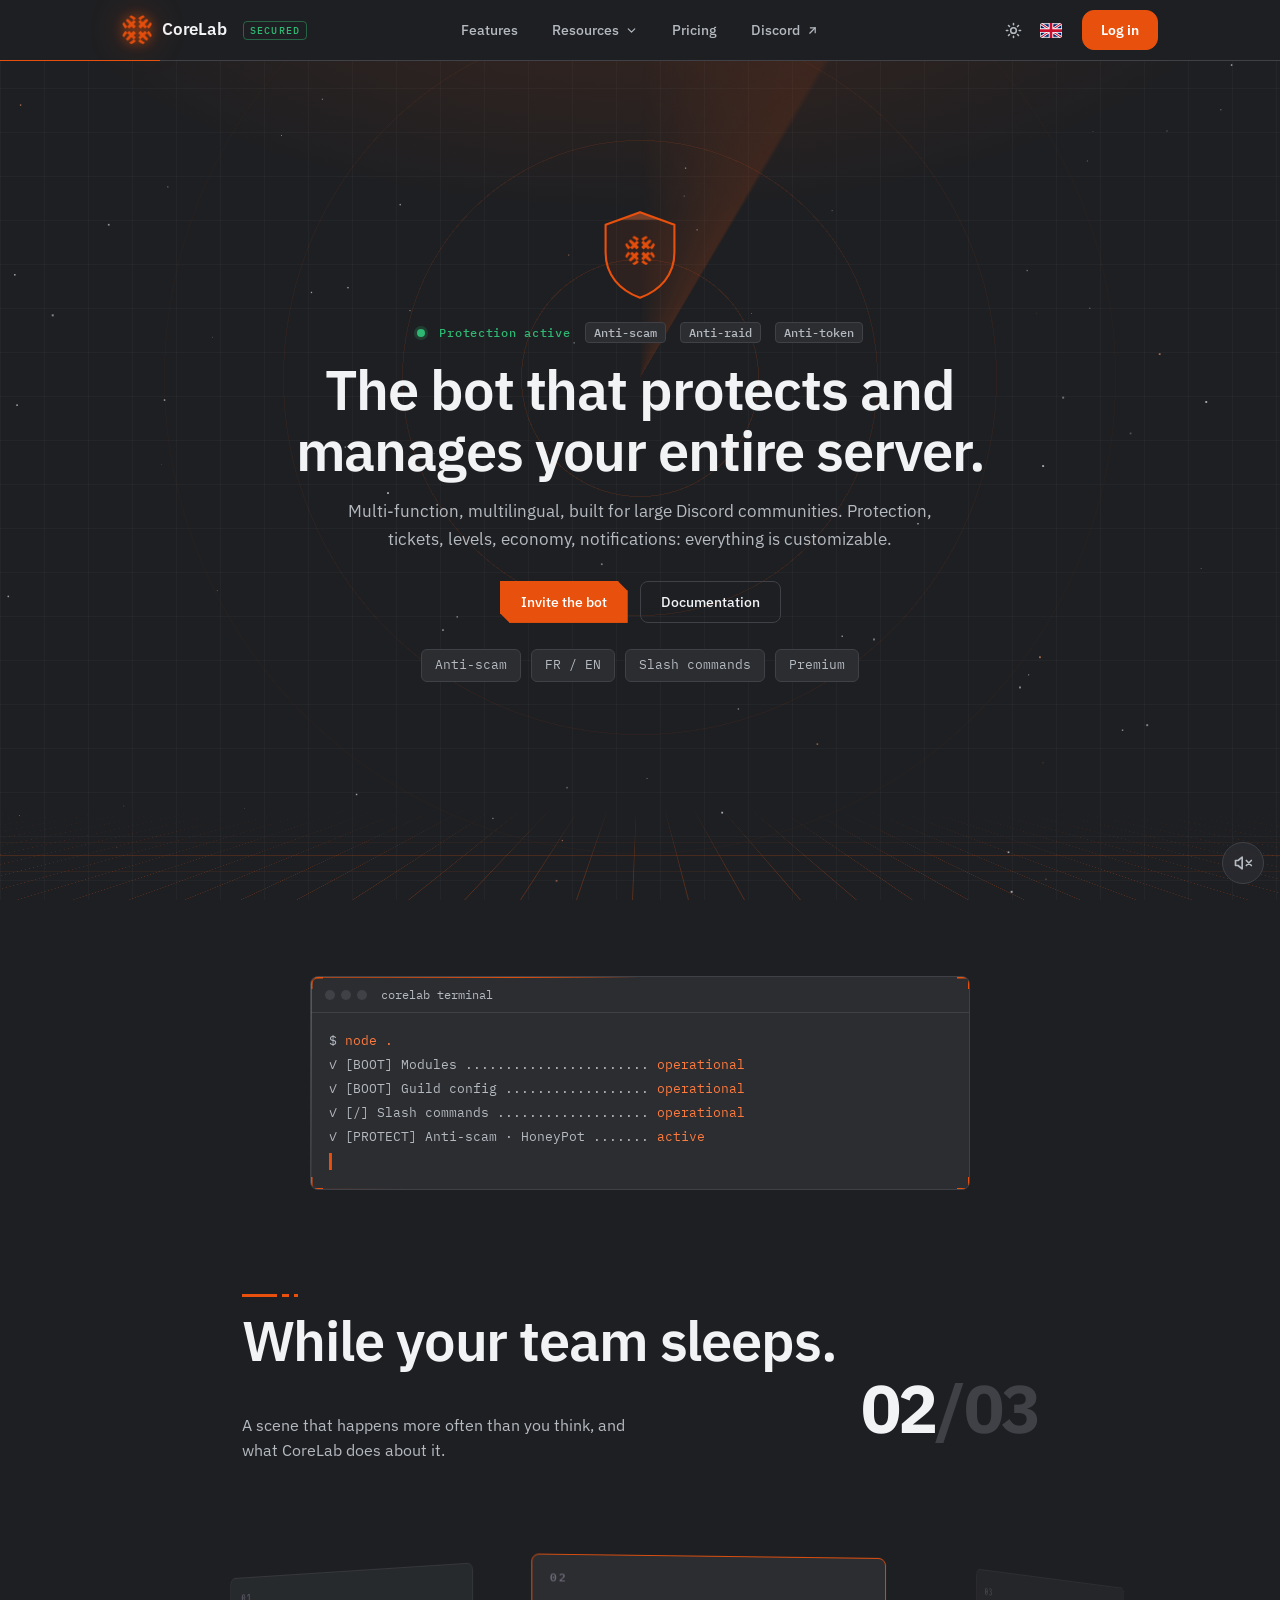
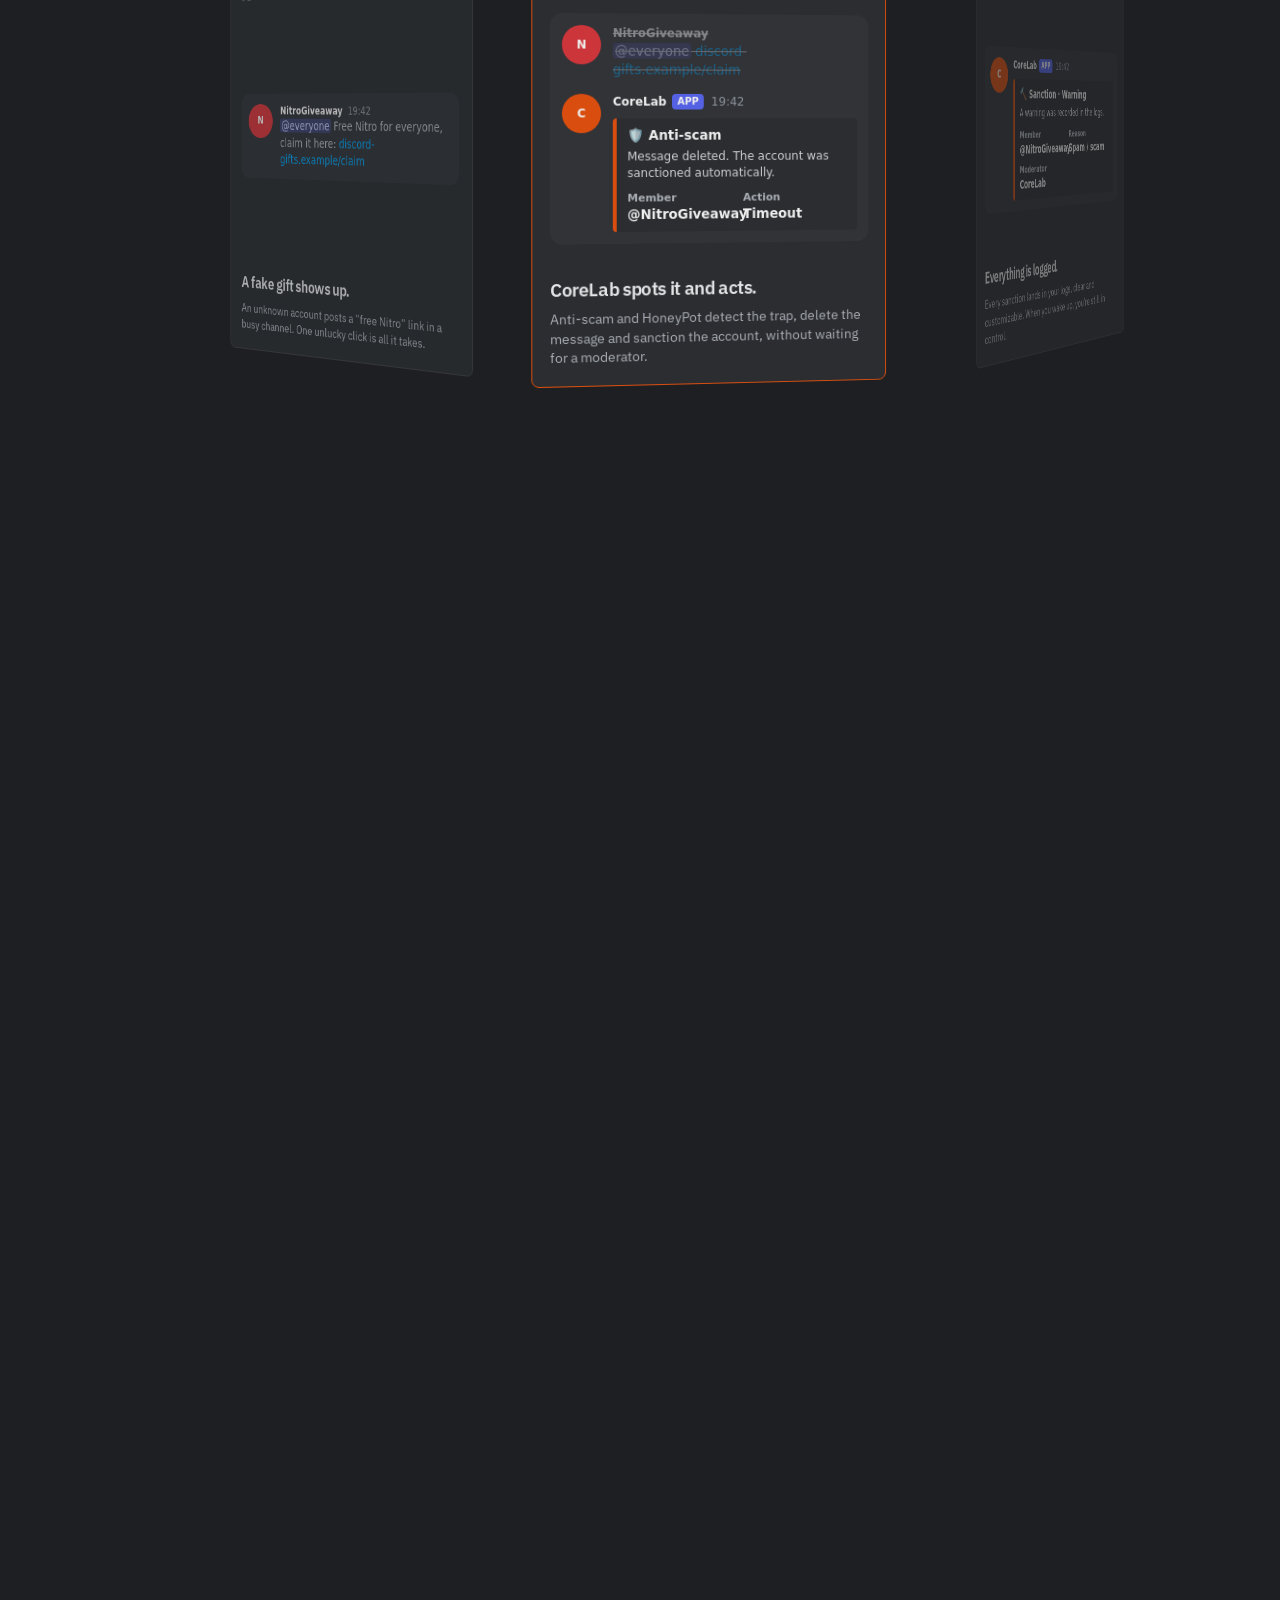
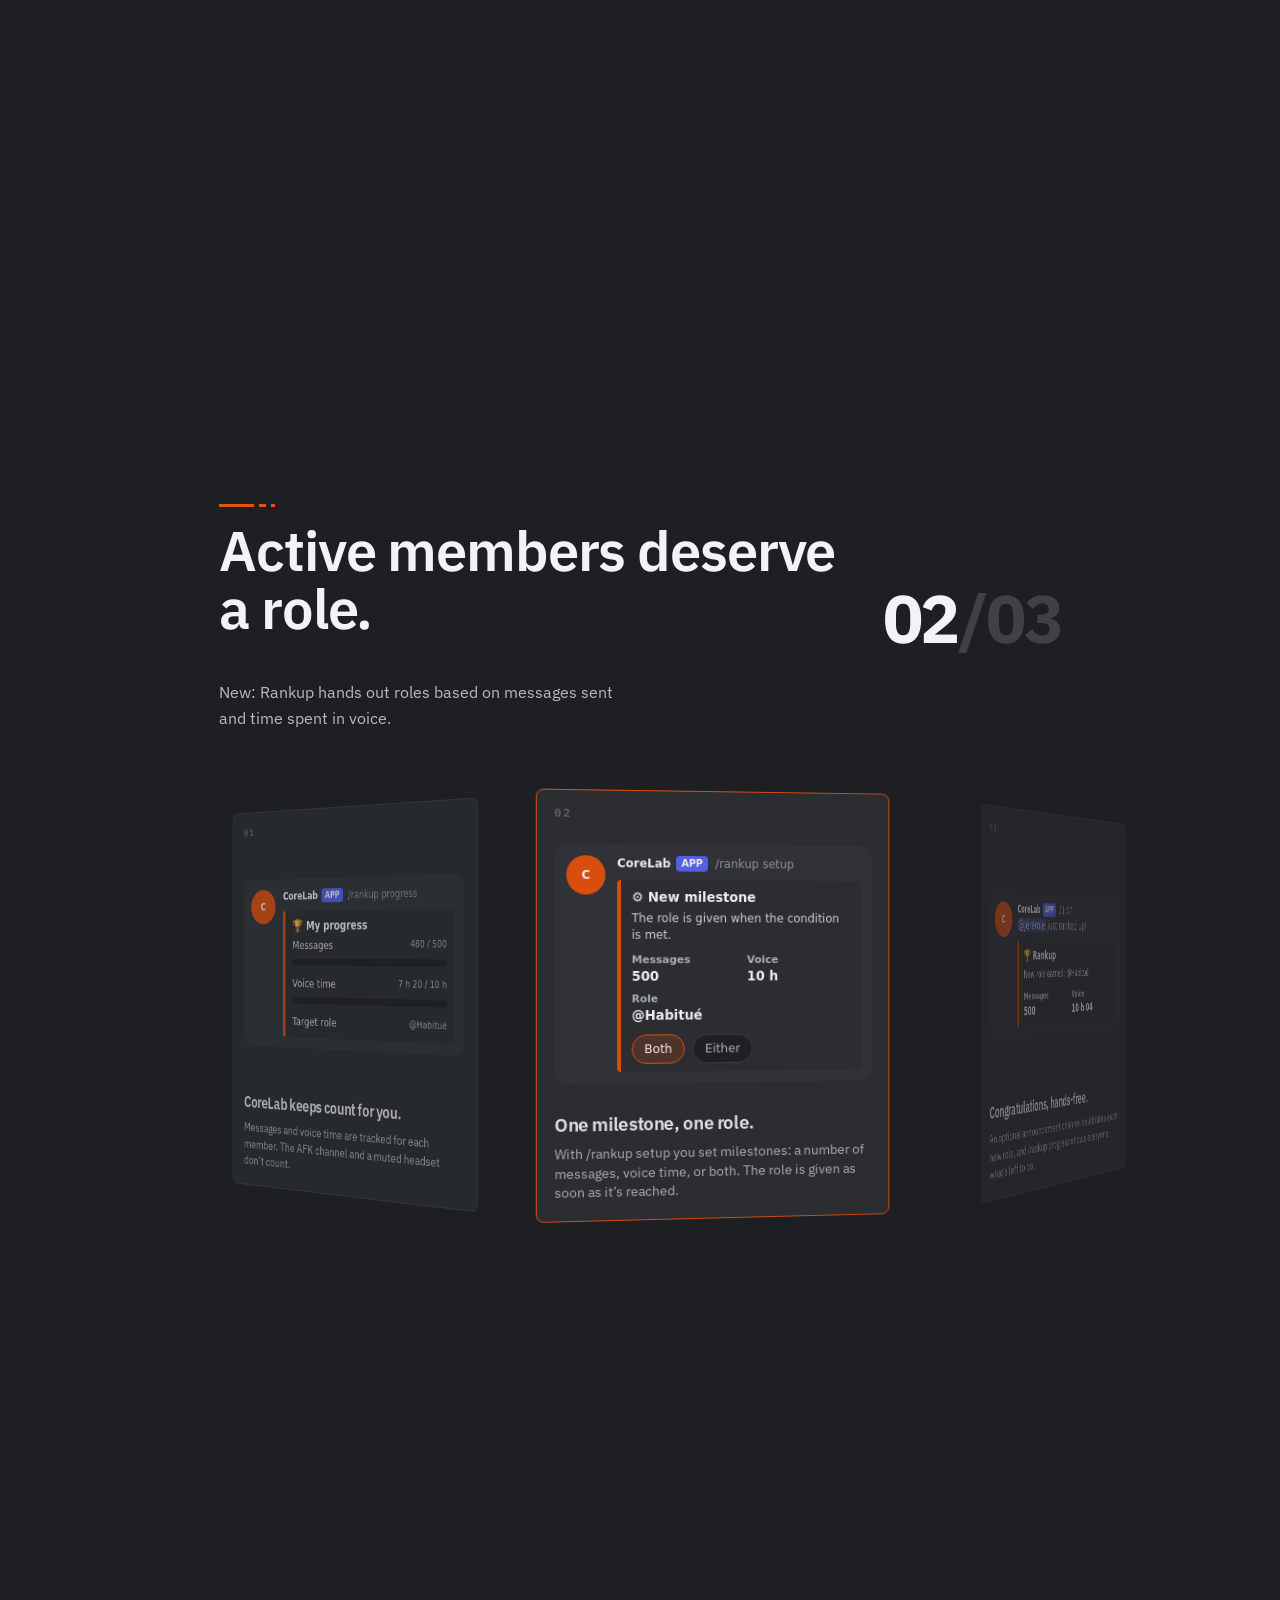
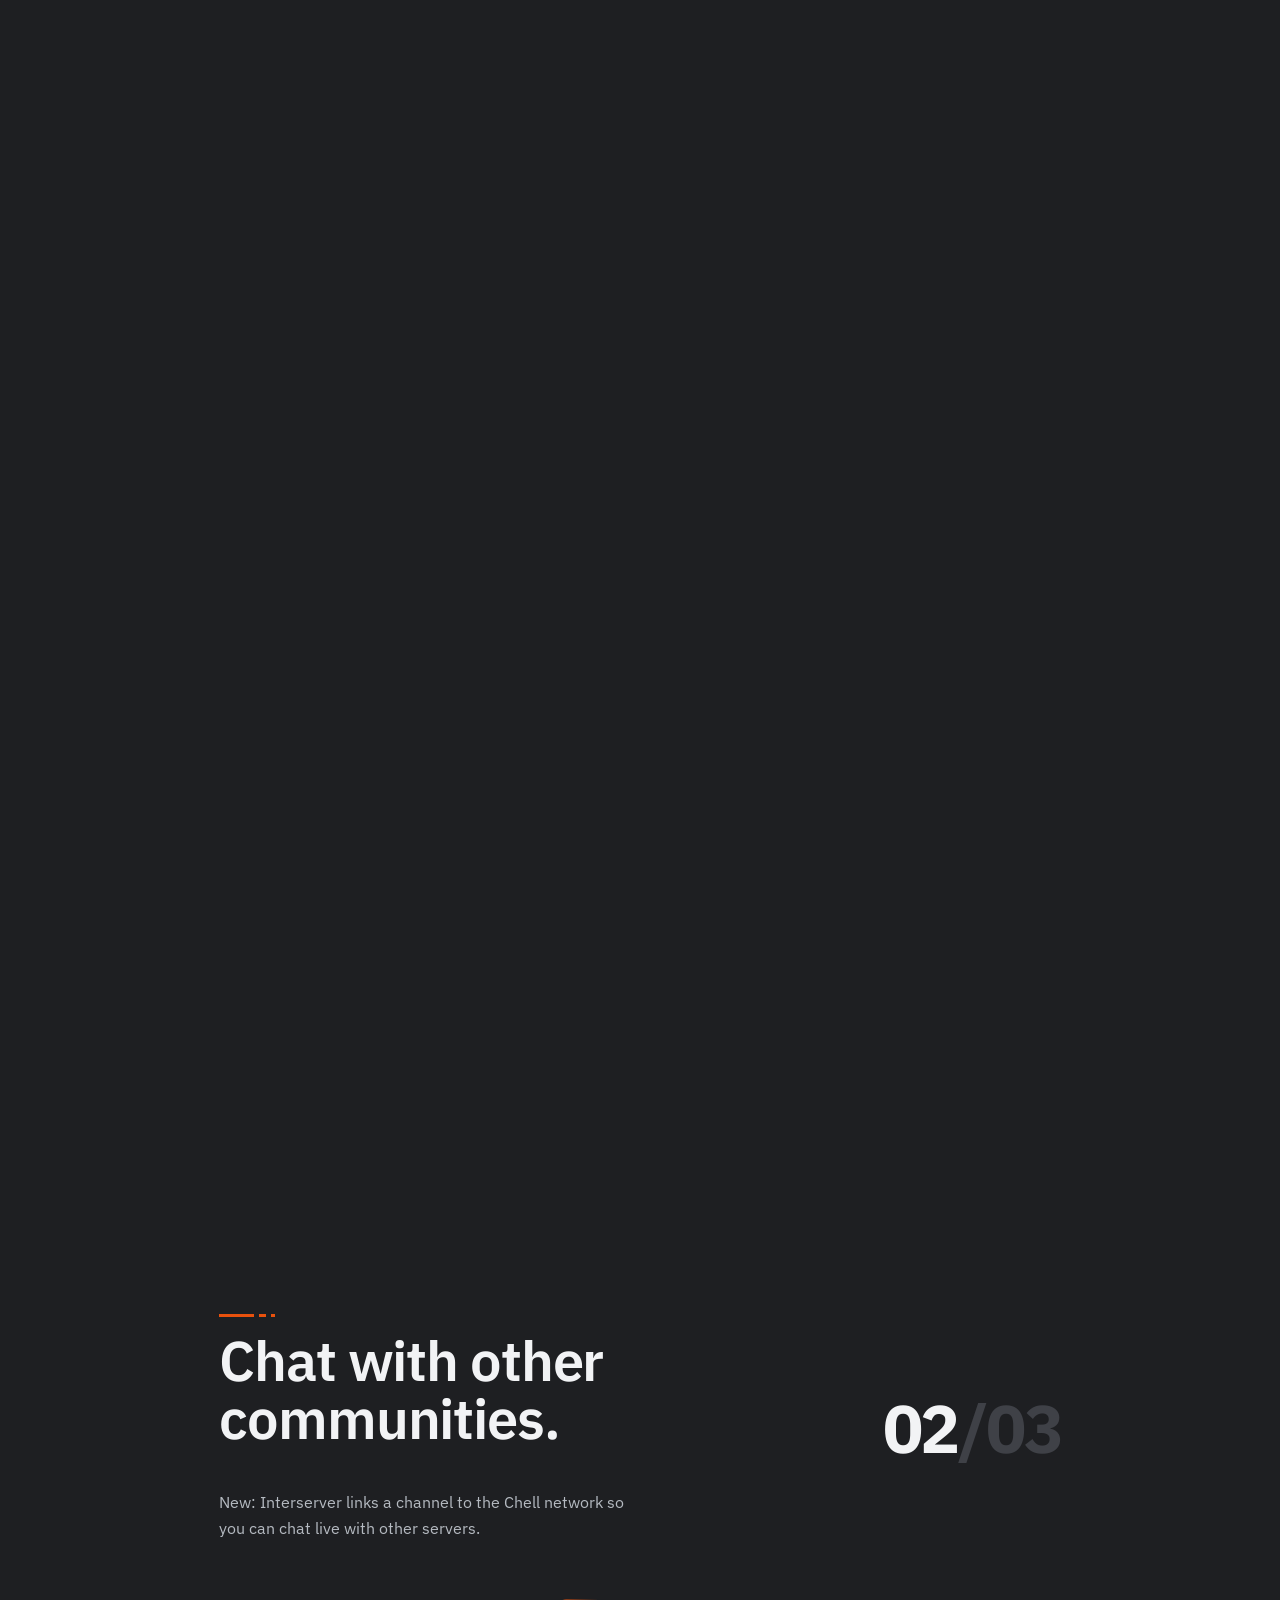
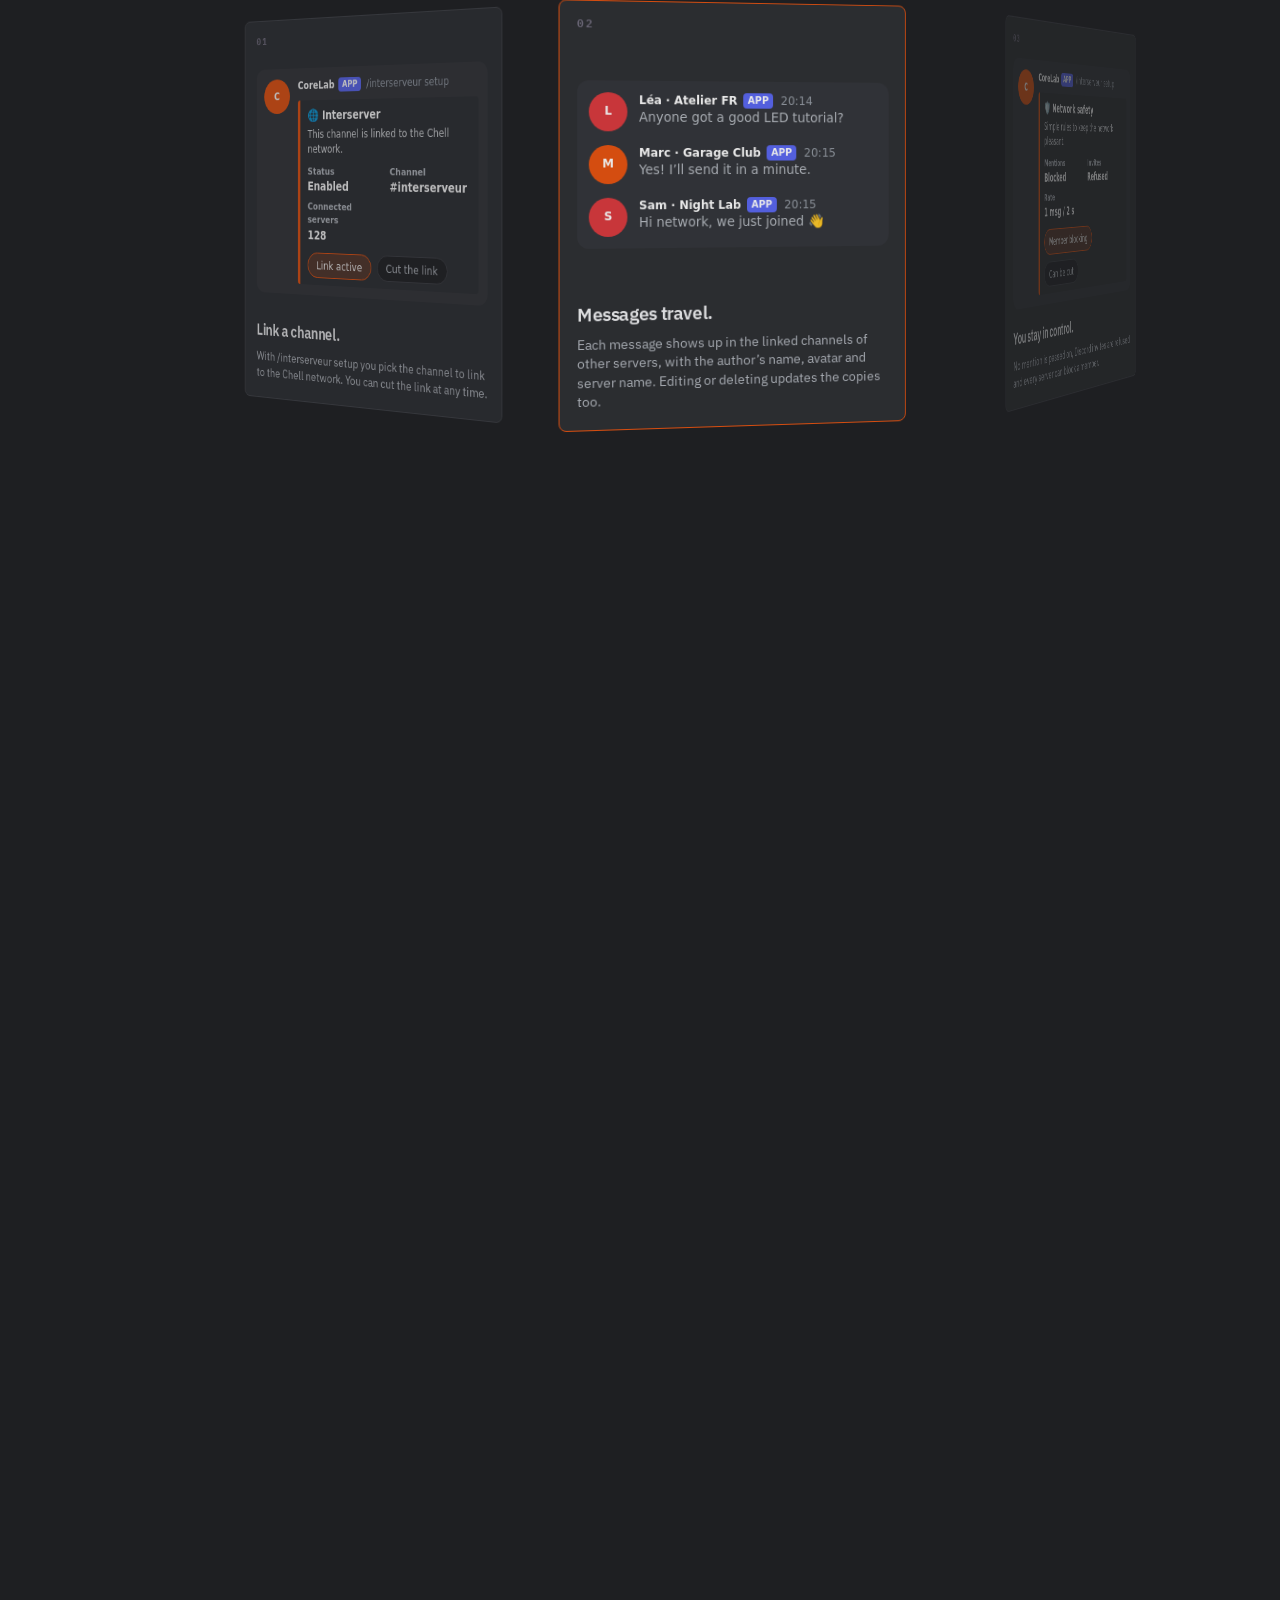
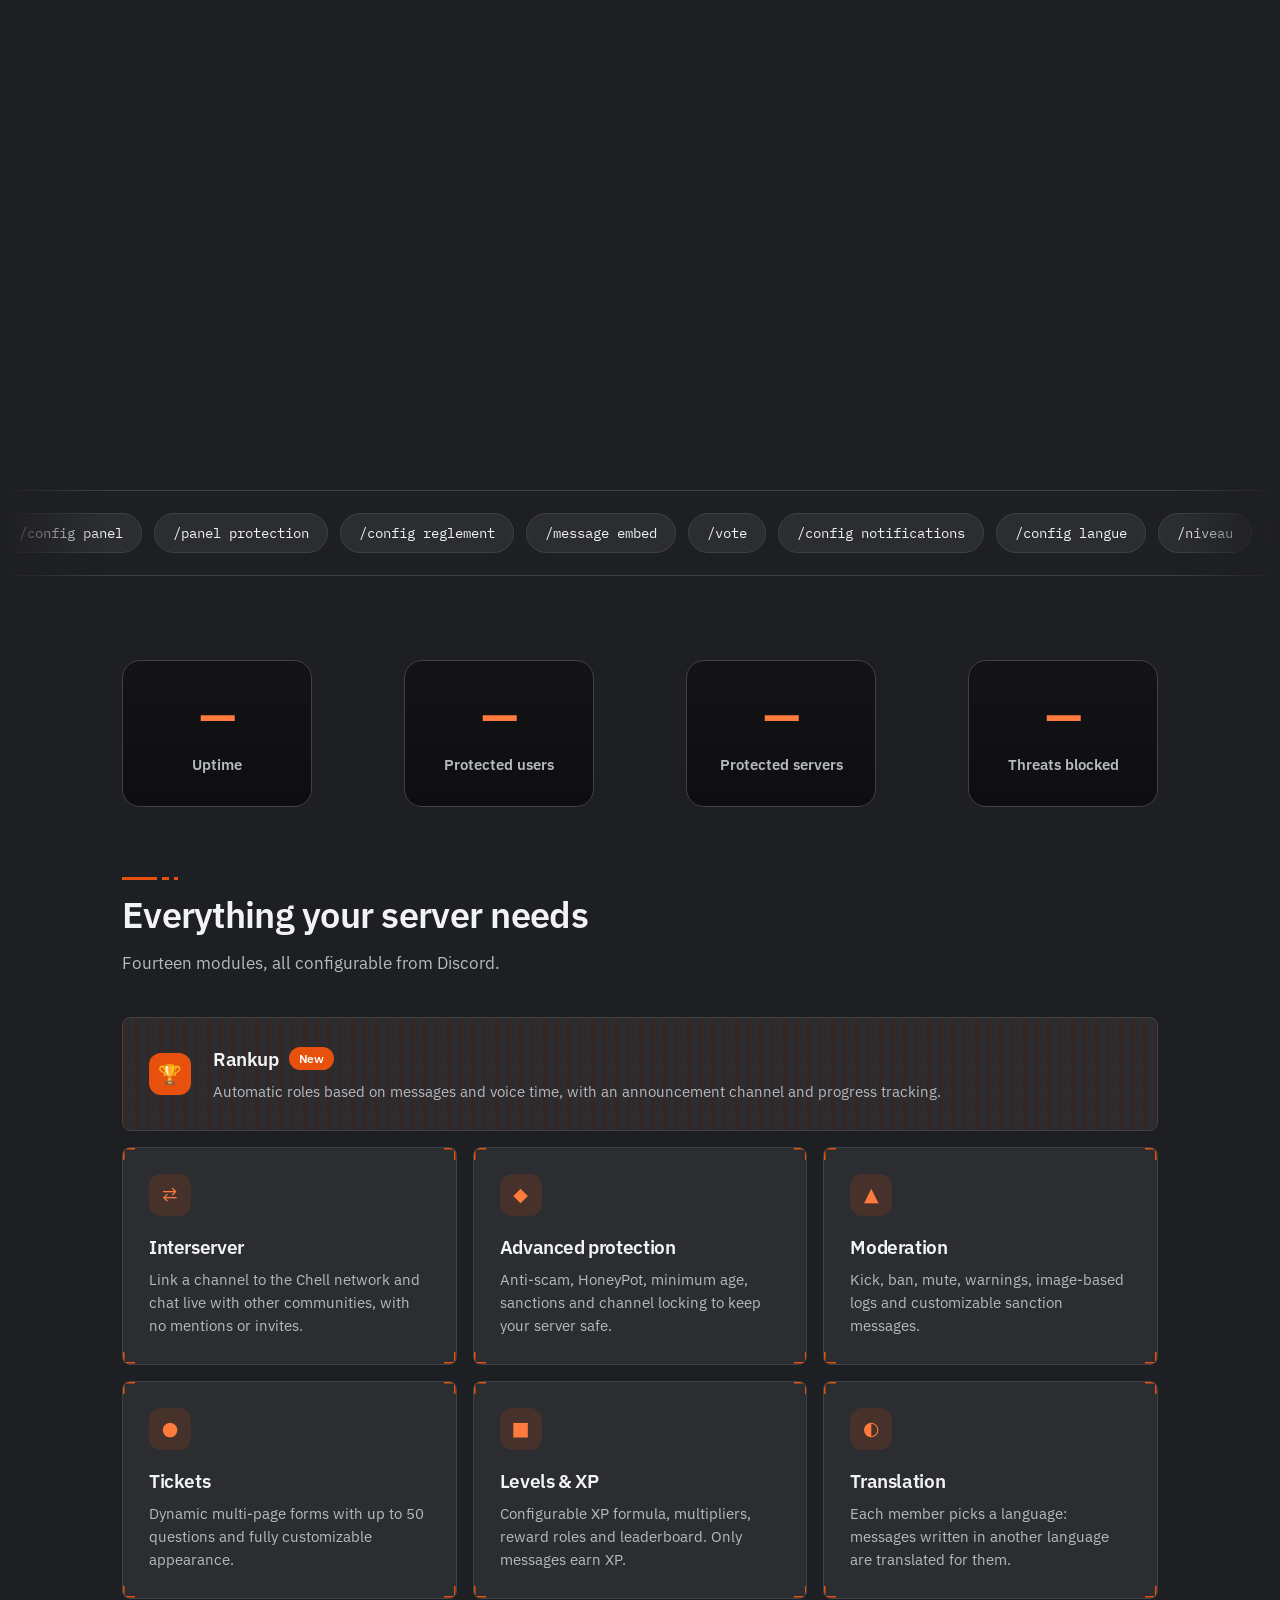
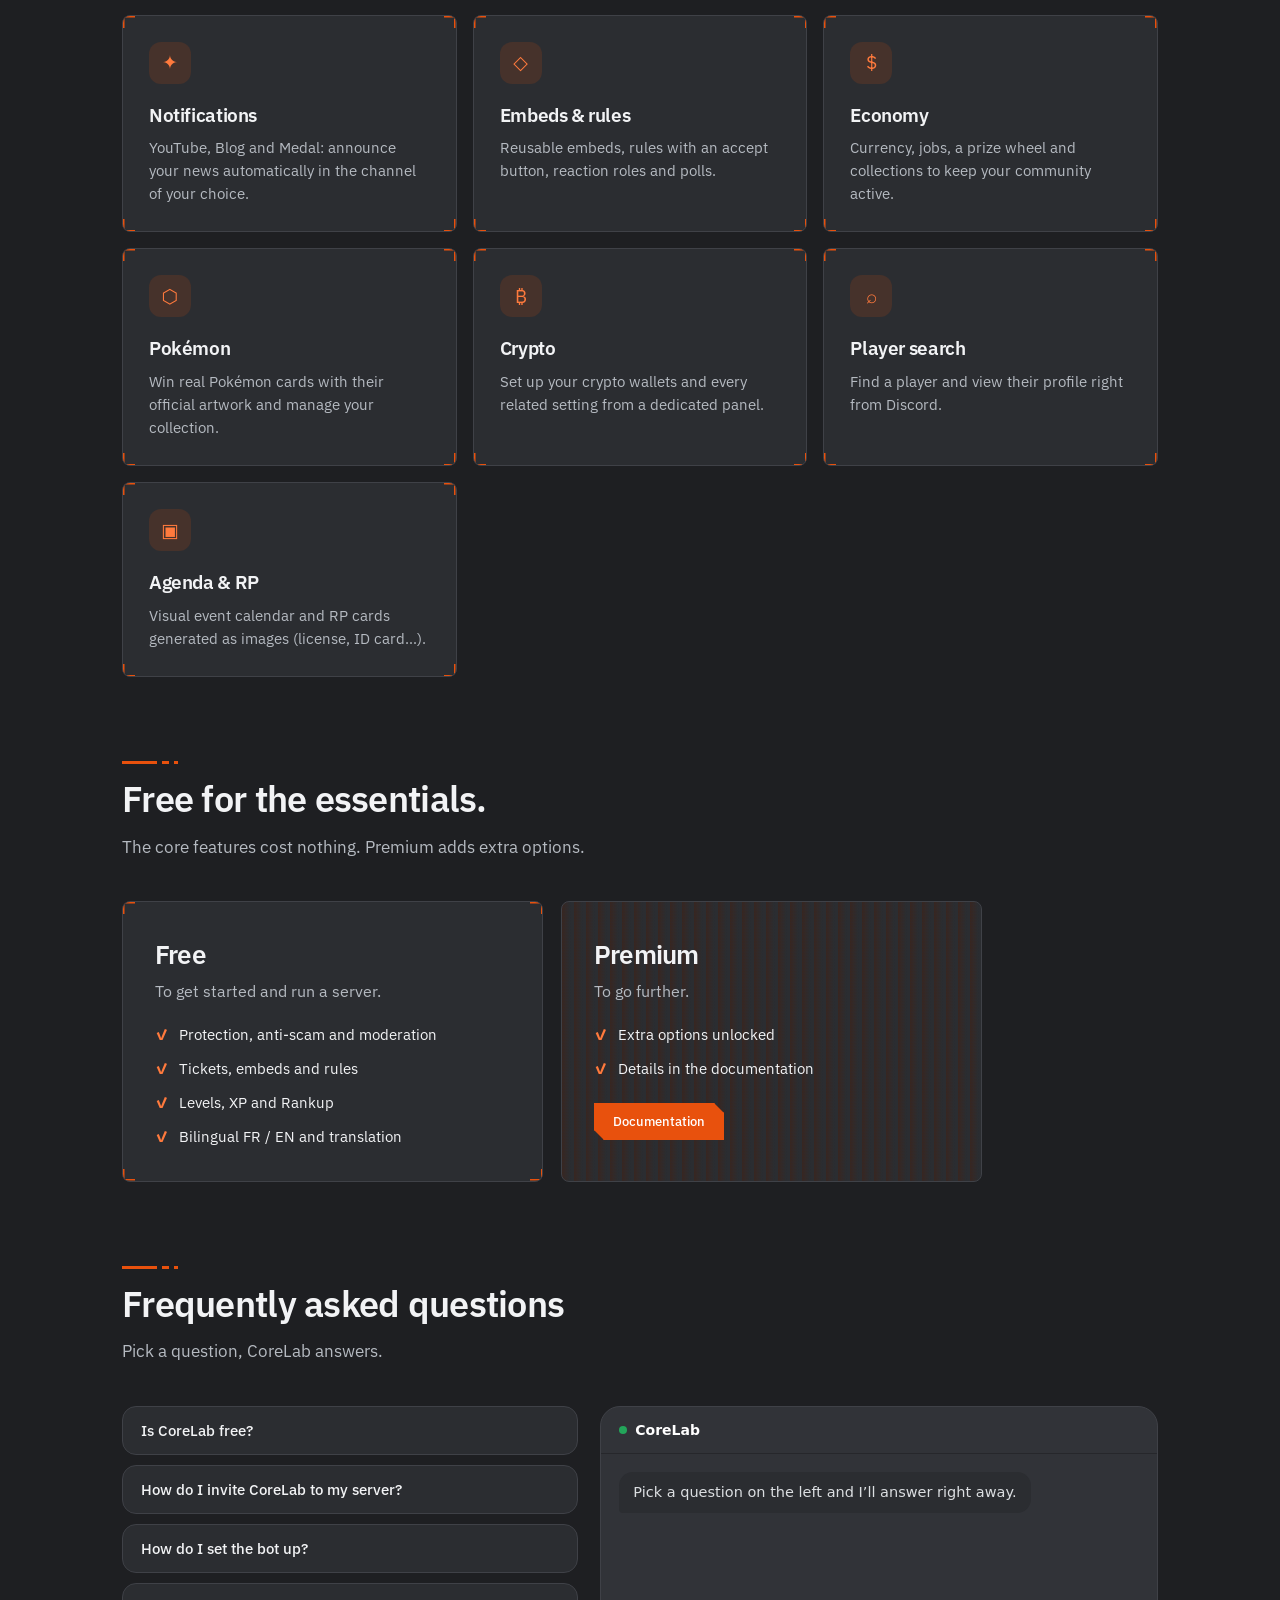
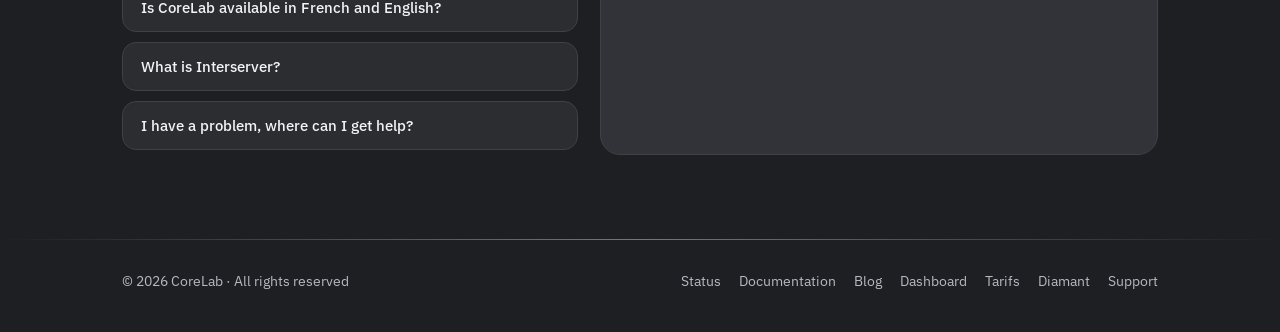
==== index.html @ 9ae9422d "relook gris discord partout" ====
<!DOCTYPE html>
<html lang="fr">
<head>
<meta charset="utf-8">
<meta name="viewport" content="width=device-width, initial-scale=1, viewport-fit=cover">
<meta name="theme-color" content="#1e1f22">
<meta name="color-scheme" content="dark">
<meta name="description" content="CoreLab : le bot Discord multifonction qui protège et gère tout votre serveur. Anti-scam, tickets, niveaux, Rankup, Interserveur, économie, traduction.">
<link rel="icon" type="image/png" href="logo.png">
<link rel="preconnect" href="https://fonts.googleapis.com">
<link rel="preconnect" href="https://fonts.gstatic.com" crossorigin>
<link href="https://fonts.googleapis.com/css2?family=Bricolage+Grotesque:opsz,wght@12..96,400;12..96,600;12..96,800&display=swap" rel="stylesheet">
<script>document.documentElement.classList.add("js");try{var _t=localStorage.getItem("cl_theme");if(_t)document.documentElement.setAttribute("data-theme",_t)}catch(e){}</script>
<title>CoreLab</title>
<style>
:root{--bg:#1e1f22;--s1:#2b2d31;--s2:#313338;--ln:#3f4147;--tx:#f2f3f5;--mu:#b5bac1;--ac:#e8510d;--ac2:#ff7a3d;--r:16px;--f:"Bricolage Grotesque",system-ui,-apple-system,"Segoe UI",Roboto,sans-serif;--mono:ui-monospace,Menlo,Consolas,monospace;--nav:64px}
html{scroll-behavior:smooth;scroll-padding-top:calc(var(--nav) + env(safe-area-inset-top,0px));overflow-x:clip}
*,*::before,*::after{box-sizing:border-box}
body{margin:0;background:var(--bg);color:var(--tx);font-family:var(--f);line-height:1.55;overflow-x:clip;-webkit-font-smoothing:antialiased}
body::before{content:"";position:fixed;inset:0;z-index:-1;pointer-events:none;background:radial-gradient(ellipse 70% 50% at 50% -5%,rgba(232,81,13,.2),transparent 70%),radial-gradient(ellipse 50% 40% at 100% 60%,rgba(232,81,13,.06),transparent 70%)}
a{color:inherit;text-decoration:none}
::selection{background:var(--ac);color:#fff}
a:focus-visible,button:focus-visible,summary:focus-visible{outline:2px solid var(--ac2);outline-offset:3px}
img{max-width:100%}
.wrap{max-width:1120px;margin:0 auto;padding:0 22px}
section{position:relative}
.pad{padding:110px 0}

/* progress */
#prog{position:fixed;top:0;left:0;right:0;height:3px;z-index:60;background:var(--ac);transform-origin:0 50%;transform:scaleX(0)}

/* nav */
header{position:fixed;top:0;left:0;right:0;z-index:50;padding-top:env(safe-area-inset-top,0px);background:transparent;backdrop-filter:none;-webkit-backdrop-filter:none;border-bottom:0}
nav{height:var(--nav);display:flex;align-items:center;justify-content:space-between;gap:14px}
.logo{display:flex;align-items:center;gap:10px;font-weight:800;font-size:20px;letter-spacing:-.02em}
.logo img{width:30px;height:30px;border-radius:8px}
.right{display:flex;align-items:center;gap:10px}
.lang{display:flex;border:1px solid var(--ln);border-radius:999px;padding:3px;background:var(--s1)}
.lang button{border:0;background:transparent;color:var(--mu);font:600 12px var(--f);padding:6px 11px;border-radius:999px;cursor:pointer}
.lang button.on{background:var(--ac);color:#fff}
.btn{display:inline-flex;align-items:center;gap:8px;padding:13px 24px;border-radius:999px;border:1px solid var(--ac);background:var(--ac);color:#fff;font:600 15px var(--f);cursor:pointer;transition:transform .15s,box-shadow .15s}
.btn:hover{transform:translateY(-2px);box-shadow:0 8px 26px rgba(232,81,13,.4)}
.btn.ghost{background:transparent;border-color:var(--ln);color:var(--tx)}
.btn.ghost:hover{border-color:var(--mu);box-shadow:none}
.btn.sm{padding:9px 18px;font-size:13px}
.btn svg{width:16px;height:16px}
.burger{display:none;width:40px;height:40px;border:1px solid var(--ln);border-radius:12px;background:var(--s1);color:var(--tx);cursor:pointer;place-items:center}
.burger svg{width:20px;height:20px}

/* hero */
.intro{position:relative}
.js .intro:not(.static){height:calc(100svh * 2.7)}
.pin{position:relative;min-height:100svh;display:grid;place-items:center;padding-top:var(--nav)}
.js .intro:not(.static) .pin{position:sticky;top:0;height:100svh;overflow:hidden}
#dust{position:absolute;inset:0;width:100%;height:100%;display:none}
.js .intro:not(.static) #dust{display:block}
.heroTxt{position:relative;text-align:center;width:100%}
.js .intro:not(.static) .heroTxt{opacity:0;transform:translateY(26px);pointer-events:none;will-change:opacity,transform}
.hint{position:absolute;left:0;right:0;bottom:26px;margin:0}


/* nouvelle animation d'accueil */
.aur{position:absolute;inset:0;overflow:hidden;pointer-events:none}
.aur i{position:absolute;border-radius:50%;filter:blur(70px);background:radial-gradient(circle,rgba(232,81,13,.55),transparent 65%);animation:aur 16s ease-in-out infinite alternate;will-change:transform}
.aur i:nth-child(1){width:44vw;height:88%;left:-14vw;top:12%;border-radius:50%}
.aur i:nth-child(2){width:40vw;height:88%;right:-14vw;top:14%;background:radial-gradient(circle,rgba(255,122,61,.45),transparent 65%);animation-delay:-6s}
.aur i:nth-child(3){width:38vw;height:50%;left:31vw;bottom:-12%;animation-delay:-11s}
@keyframes aur{to{transform:translate3d(8vw,6vh,0) scale(1.2)}}
#net{position:absolute;inset:0;width:100%;height:100%;pointer-events:none}
.hub{position:relative;display:block;width:96px;height:96px;margin:0 auto 18px}
.hub::before,.hub::after{content:"";position:absolute;inset:-6px;border-radius:50%;border:1.5px solid rgba(255,122,61,.65);animation:hubp 3s ease-out infinite}
.hub::after{animation-delay:1.5s}
@keyframes hubp{from{transform:scale(.8);opacity:.9}to{transform:scale(2.1);opacity:0}}
.hlogo{position:relative;display:block;width:96px;height:96px;border-radius:22px;filter:drop-shadow(0 0 22px rgba(232,81,13,.7))}
.intro.static .pin{min-height:100svh;padding:calc(var(--nav) + 30px) 0 100px}
.intro.static .hint{display:flex;bottom:28px;animation:hbob 2.4s ease-in-out infinite}
@keyframes hbob{50%{transform:translateY(7px)}}
.aur,#net{-webkit-mask-image:linear-gradient(#000 90%,transparent);mask-image:linear-gradient(#000 90%,transparent)}
.heroTxt{z-index:3}
.heroTxt>*{animation:hin .8s both cubic-bezier(.2,.7,.2,1)}
.heroTxt>:nth-child(2){animation-delay:.1s}.heroTxt>:nth-child(3){animation-delay:.2s}.heroTxt>:nth-child(4){animation-delay:.3s}.heroTxt>:nth-child(5){animation-delay:.4s}.heroTxt>:nth-child(6){animation-delay:.5s}.heroTxt>:nth-child(7){animation-delay:.6s}
@keyframes hin{from{opacity:0;transform:translateY(22px)}}
@media(prefers-reduced-motion:reduce){.aur i,.hub::before,.hub::after,.heroTxt>*,.hint{animation:none}}
.termsec{padding:30px 0 70px}
.hi{font-size:clamp(18px,2.4vw,22px);color:var(--ac2);font-weight:600;margin:0}
h1{font-size:clamp(40px,7.4vw,84px);line-height:1;letter-spacing:-.04em;font-weight:800;margin:14px auto 20px;max-width:900px}
.sub{color:var(--mu);font-size:clamp(16px,2vw,19px);max-width:620px;margin:0 auto 30px}
.cta{display:flex;gap:12px;justify-content:center;flex-wrap:wrap}
.badge{display:inline-flex;align-items:center;gap:8px;padding:6px 14px;border:1px solid rgba(232,81,13,.45);border-radius:999px;font-size:13px;color:var(--mu);background:var(--s1);margin:0 auto 22px}
.dot{width:8px;height:8px;border-radius:50%;background:var(--ac);animation:p 2s infinite}
@keyframes p{50%{opacity:.25}}
.pills{display:flex;gap:10px;justify-content:center;flex-wrap:wrap;margin-top:26px;font-size:13px;color:var(--mu)}
.pills span{padding:5px 13px;border:1px solid var(--ln);border-radius:999px;background:var(--s1)}
.term{max-width:660px;margin:46px auto 0;text-align:left;background:var(--s1);border:1px solid var(--ln);border-radius:var(--r);overflow:hidden;width:100%}
.tb{display:flex;gap:6px;align-items:center;padding:10px 14px;border-bottom:1px solid var(--ln);font:12px var(--mono);color:var(--mu)}
.tb i{width:10px;height:10px;border-radius:50%;background:var(--ln)}
.tb span{margin-left:8px}
.term pre{margin:0;padding:16px 18px;font:13px/1.85 var(--mono);color:var(--mu);overflow-x:auto}
.term pre em{color:var(--ac2);font-style:normal}
.term .ln{display:block;opacity:1}.js .term:not(.go) .ln{opacity:0}.term.go .ln{opacity:0;animation:ln .4s forwards}
.term .ln:nth-child(1){animation-delay:.5s}.term .ln:nth-child(2){animation-delay:1s}.term .ln:nth-child(3){animation-delay:1.5s}.term .ln:nth-child(4){animation-delay:2s}.term .ln:nth-child(5){animation-delay:2.5s}
@keyframes ln{to{opacity:1}}
.adopt{margin:54px auto 0;text-align:center}
.adopt[hidden]{display:none}
.ad-t{margin:0 0 18px;font-size:15px;color:var(--mu)}.ad-t b{color:var(--tx);font-weight:700}
.ad-mq{overflow:hidden;mask-image:linear-gradient(90deg,transparent,#000 10%,#000 90%,transparent);-webkit-mask-image:linear-gradient(90deg,transparent,#000 10%,#000 90%,transparent)}
.ad-in{display:flex;gap:14px;width:max-content;animation:adm var(--d,60s) linear infinite}
.ad-mq:hover .ad-in{animation-play-state:paused}
@keyframes adm{to{transform:translateX(-50%)}}
.ad-c{display:flex;align-items:center;gap:12px;flex:none;width:250px;padding:10px 14px;border:1px solid var(--ln);border-radius:14px;background:var(--s1);text-align:left}
.ad-c img,.ad-c .ad-a{width:42px;height:42px;flex:none;border-radius:10px;object-fit:cover;background:var(--s2)}
.ad-c .ad-a{display:grid;place-items:center;font-weight:800;font-size:16px;color:var(--mu)}
.ad-c div{min-width:0}.ad-c b{display:block;font-size:14px;font-weight:700;white-space:nowrap;overflow:hidden;text-overflow:ellipsis}
.ad-c small{display:block;margin-top:2px;font-size:12px;color:var(--mu)}
.ad-st{display:inline-flex;align-items:center;gap:8px;margin-top:18px;font-size:13px;color:var(--mu)}
.ad-st:hover{color:var(--tx)}.ad-st i{width:9px;height:9px;border-radius:50%;background:#34d27b;box-shadow:0 0 0 3px rgba(52,210,123,.18)}
.ad-st i.off{background:#e5484d;box-shadow:0 0 0 3px rgba(229,72,77,.18)}
.down{margin:40px auto 0;display:flex;flex-direction:column;align-items:center;gap:10px;color:var(--mu);font-size:13px}
.down i{display:block;width:1px;height:42px;background:linear-gradient(var(--ac),transparent);animation:dn 1.8s infinite}
@keyframes dn{0%{transform:scaleY(0);transform-origin:top}50%{transform:scaleY(1);transform-origin:top}51%{transform-origin:bottom}100%{transform:scaleY(0);transform-origin:bottom}}

/* titles */
h2{font-size:clamp(30px,4.6vw,52px);line-height:1.05;letter-spacing:-.035em;font-weight:800;margin:0 0 14px}
.lead{color:var(--mu);font-size:17px;max-width:560px;margin:0 0 10px}
.head{margin-bottom:56px}

/* carrousel 3D piloté par le scroll */
.pad.cvs{padding:0 0 40px}
.cv-top{display:flex;justify-content:space-between;align-items:flex-start;gap:24px;padding-top:34px}
.cv-top .head{margin:0;max-width:640px}
.cv-top h2{font-size:clamp(30px,4.4vw,58px);line-height:1.02}
.cv-top h2 em{color:var(--ac2);font-style:normal;text-shadow:0 0 30px rgba(232,81,13,.55)}
.cv-top .lead{font-size:clamp(14px,1.4vw,16px);max-width:420px;margin:12px 0 0}
.cv-count{font-weight:800;font-size:clamp(38px,5.2vw,68px);line-height:1;letter-spacing:-.04em;font-variant-numeric:tabular-nums;white-space:nowrap;margin-top:clamp(40px,9vh,90px)}
.cv-count b{color:#fff;font-weight:800}.cv-count span{color:rgba(255,255,255,.22)}
.cv-ring{position:relative;flex:1;min-height:0;perspective:1500px;perspective-origin:50% 40%;--cw:min(370px,74vw);--ch:min(var(--chmax,440px),calc(100% - 8px))}
.cv-card{position:absolute;inset:0;margin:auto;width:var(--cw);height:var(--ch);display:flex;flex-direction:column;padding:16px 18px 18px;background:linear-gradient(170deg,#1b1a22,#131218);border:1px solid var(--ln);border-radius:6px;box-shadow:0 30px 60px rgba(0,0,0,.45);transition:border-color .35s,box-shadow .35s;cursor:pointer;will-change:transform,opacity;backface-visibility:hidden}
.cv-card.on{border-color:var(--ac);box-shadow:0 30px 70px rgba(0,0,0,.5),0 0 38px rgba(232,81,13,.16)}
.cv-n{font:700 11px var(--mono);letter-spacing:.14em;color:#6f6b7c;margin-bottom:10px}
.cv-vis{flex:1;min-height:0;display:flex;align-items:center;justify-content:center;overflow:hidden;margin-bottom:12px}
.cv-vis .dm{width:100%;padding:12px;font-size:12px;box-shadow:none}
.cv-vis .emb{padding:8px 11px}.cv-vis .emb h4{font-size:13.5px}.cv-vis .emb p{font-size:12px}
.cv-vis .flds{gap:6px 10px;margin-top:8px}
.cv-card h3{margin:0 0 6px;font-size:19px;letter-spacing:-.02em}
.cv-card p{margin:0;color:var(--mu);font-size:13.5px;line-height:1.45}
/* sans JS : simple liste */
.cv-ring{display:grid;gap:18px;padding:30px 0}
.cv-card{position:static;margin:0;width:auto;height:auto}
.cv-count{display:none}
.js .cv{height:calc(100svh - var(--nav) + (var(--n) - 1)*85vh)}
.js .cv-pin{position:sticky;top:var(--nav);height:calc(100svh - var(--nav));display:flex;flex-direction:column}
.js .cv-ring{display:block;padding:0}
.js .cv-card{position:absolute;inset:0;margin:auto;width:var(--cw);height:var(--ch)}
.js .cv-count{display:block}

/* discord mock */
.dm{background:#313338;border-radius:12px;padding:16px;color:#dbdee1;font:14px/1.4 system-ui,-apple-system,"Segoe UI",sans-serif;text-align:left;box-shadow:0 18px 40px rgba(0,0,0,.35)}
.dm .row{display:flex;gap:12px}
.av{width:40px;height:40px;border-radius:50%;background:var(--ac);color:#fff;display:grid;place-items:center;font-weight:700;flex:none}
.av.g{background:#5865f2}.av.r{background:#da373c}
.nm{font-weight:600;color:#fff}
.tag{display:inline-block;background:#5865f2;color:#fff;font-size:10px;font-weight:600;padding:1px 5px;border-radius:4px;margin-left:6px;vertical-align:1px}
.ts{color:#949ba4;font-size:12px;margin-left:8px;font-weight:400}
.msg{margin:2px 0 0}
.msg a{color:#00a8fc}
.msg .ment{background:rgba(88,101,242,.3);color:#c9cdfb;border-radius:3px;padding:0 2px}
.emb{margin-top:8px;border-left:4px solid var(--ac);background:#2b2d31;border-radius:4px;padding:10px 14px}
.emb h4{margin:0 0 4px;font-size:15px;color:#fff}
.emb p{margin:0;color:#dbdee1;font-size:13.5px}
.flds{display:grid;grid-template-columns:repeat(auto-fit,minmax(110px,1fr));gap:8px 14px;margin-top:10px}
.fl small{display:block;color:#b5bac1;font-size:11px;font-weight:700}
.fl b{color:#fff;font-size:13.5px;font-weight:600}
.bt{display:inline-block;margin-top:10px;background:#5865f2;color:#fff;padding:6px 14px;border-radius:4px;font-weight:600;font-size:13px}
.gone{opacity:.45;text-decoration:line-through}
.sys{display:flex;gap:8px;align-items:center;color:#949ba4;font-size:12.5px;margin-top:8px}
.bar{height:8px;background:#1e1f22;border-radius:99px;overflow:hidden;margin:6px 0 12px}
.bar i{display:block;height:100%;width:0;background:var(--ac);border-radius:99px;transition:width 1.1s .25s cubic-bezier(.2,.8,.2,1)}
.cv-card.on .bar i{width:var(--w)}
.rl{display:flex;justify-content:space-between;font-size:13px;color:#dbdee1}
.rl small{color:#b5bac1}
.chipsm{display:flex;gap:8px;margin-top:10px;flex-wrap:wrap}
.chipsm span{padding:5px 12px;border-radius:999px;font-size:12.5px;background:#1e1f22;color:#b5bac1;border:1px solid #3a3c42}
.chipsm span.on{background:rgba(232,81,13,.2);border-color:var(--ac);color:#fff}

/* features */
.grid{display:grid;grid-template-columns:repeat(3,1fr);gap:16px}
.card{padding:26px;background:var(--s1);border:1px solid var(--ln);border-radius:var(--r);transition:transform .2s,border-color .2s}
.card:hover{transform:translateY(-4px);border-color:var(--ac)}
.card .ic{width:42px;height:42px;border-radius:12px;background:rgba(232,81,13,.14);color:var(--ac2);display:grid;place-items:center;font-size:19px;margin-bottom:16px}
.card h3{margin:0 0 6px;font-size:19px;letter-spacing:-.02em}
.card p{margin:0;color:var(--mu);font-size:14.5px}
.card.wide{grid-column:1/-1;display:flex;gap:22px;align-items:center;border-color:rgba(232,81,13,.5);background:linear-gradient(120deg,rgba(232,81,13,.14),var(--s1) 60%)}
.card.wide .ic{margin:0;flex:none;background:var(--ac);color:#fff}
.card.wide .new{display:inline-block;margin-left:10px;padding:2px 10px;border-radius:999px;background:var(--ac);color:#fff;font-size:12px;font-weight:600;vertical-align:3px}

/* previews */
.dcs{display:grid;grid-template-columns:repeat(3,1fr);gap:18px}
.dcs figure{margin:0}
.dcs figcaption{margin-top:12px;color:var(--mu);font-size:14px}

/* stats */
.kp{display:grid;grid-template-columns:repeat(4,auto);justify-content:space-between;gap:18px;margin:0 0 70px}
.kpi{min-width:190px;padding:30px 28px;text-align:center;background:linear-gradient(180deg,#141416,#0e0e10);border:1px solid var(--ln);border-radius:18px}
.kpi b{display:block;font-size:clamp(34px,4.4vw,48px);line-height:1;letter-spacing:-.04em;font-weight:800;color:var(--ac2);font-variant-numeric:tabular-nums}
.kpi span{display:block;margin-top:14px;color:var(--mu);font-size:14.5px;font-weight:600}
@media(max-width:900px){.kp{grid-template-columns:1fr 1fr;justify-content:stretch}.kpi{min-width:0}}
.stats{display:grid;grid-template-columns:repeat(4,1fr);gap:1px;border:1px solid var(--ln);border-radius:24px;background:var(--ln);overflow:hidden}
.stat{padding:34px 18px;text-align:center;background:var(--s1)}

.stat b{display:block;font-size:clamp(34px,5vw,60px);letter-spacing:-.04em;line-height:1;color:var(--ac2);font-weight:800;font-variant-numeric:tabular-nums}
.stat span{display:block;margin-top:10px;color:var(--mu);font-size:14px}
.live{display:flex;align-items:center;gap:8px;margin-top:16px;color:var(--mu);font-size:13px}

/* free */
.plans{display:grid;grid-template-columns:repeat(2,1fr);gap:18px;max-width:860px}
.plan{padding:32px;border:1px solid var(--ln);border-radius:24px;background:var(--s1)}
.plan.pr{border-color:rgba(232,81,13,.55);background:linear-gradient(150deg,rgba(232,81,13,.14),var(--s1) 65%)}
.plan h3{margin:0 0 4px;font-size:26px;letter-spacing:-.03em}
.plan>p{margin:0 0 18px;color:var(--mu)}
.plan ul{list-style:none;margin:0;padding:0;display:grid;gap:10px;font-size:15px}
.plan li{display:flex;gap:10px}
.plan li::before{content:"✓";color:var(--ac2);font-weight:800}

/* commands marquee */
.mq{overflow:hidden;border-block:1px solid var(--ln);padding:22px 0;mask-image:linear-gradient(90deg,transparent,#000 8%,#000 92%,transparent);-webkit-mask-image:linear-gradient(90deg,transparent,#000 8%,#000 92%,transparent)}
.mq-in{display:flex;gap:12px;width:max-content;animation:mq 40s linear infinite}
.mq:hover .mq-in{animation-play-state:paused}
.mq code{padding:10px 18px;border:1px solid var(--ln);border-radius:999px;background:var(--s1);font:14px var(--mono);white-space:nowrap}
@keyframes mq{to{transform:translateX(-50%)}}

/* faq chat */
.faqbox{display:grid;grid-template-columns:.9fr 1.1fr;gap:22px;align-items:start}
.qs{display:flex;flex-direction:column;gap:10px}
.qs button{text-align:left;padding:14px 18px;border:1px solid var(--ln);border-radius:14px;background:var(--s1);color:var(--tx);font:500 15px var(--f);cursor:pointer;transition:border-color .15s,background .15s}
.qs button:hover{border-color:var(--mu)}
.qs button.on{border-color:var(--ac);background:rgba(232,81,13,.12)}
.chat{background:#313338;border:1px solid var(--ln);border-radius:20px;overflow:hidden;font-family:system-ui,-apple-system,"Segoe UI",sans-serif}
.chat .top{padding:12px 18px;border-bottom:1px solid #26272b;color:#fff;font-weight:600;display:flex;align-items:center;gap:8px;font-size:14px}
.chat .top i{width:8px;height:8px;border-radius:50%;background:#23a55a}
.chat .body{padding:18px;display:flex;flex-direction:column;gap:14px;min-height:300px;max-height:420px;overflow-y:auto}
.b{max-width:88%;padding:10px 14px;border-radius:14px;font-size:14.5px;line-height:1.45;animation:in .3s}
.b.u{align-self:flex-end;background:var(--ac);color:#fff;border-bottom-right-radius:4px}
.b.c{align-self:flex-start;background:#2b2d31;color:#dbdee1;border-bottom-left-radius:4px}
.b.t{display:flex;gap:4px;padding:14px}
.b.t i{width:7px;height:7px;border-radius:50%;background:#949ba4;animation:bl 1s infinite}
.b.t i:nth-child(2){animation-delay:.15s}.b.t i:nth-child(3){animation-delay:.3s}
@keyframes bl{50%{opacity:.25}}
@keyframes in{from{opacity:0;transform:translateY(6px)}}

/* cta + footer */
.final{text-align:center;padding:120px 0}
.final p{color:var(--mu);font-size:18px;max-width:520px;margin:0 auto 30px}
footer{border-top:1px solid var(--ln);padding:30px 0 40px;color:var(--mu);font-size:13.5px}
footer .wrap{display:flex;justify-content:space-between;flex-wrap:wrap;gap:14px}
footer nav{height:auto;gap:18px}footer a:hover{color:var(--tx)}

/* reveal */
.js .rv{opacity:0;transform:translateY(16px);transition:opacity .55s,transform .55s}
.js .rv.in{opacity:1;transform:none}

/* responsive */
@media(max-width:1020px){
.burger{display:grid}
.nvp{position:absolute;top:calc(var(--nav) + 8px);left:0;right:0;transform:none;flex-direction:column;align-items:stretch;gap:2px;padding:8px;border-radius:16px;background:rgba(30,31,34,.97);display:none}
.nvp.open{display:flex}
.nvp>a,.nvp .dd-b{padding:13px 14px;font-size:16px;width:100%;justify-content:space-between}
.nvp .dd-m{position:static;transform:none;min-width:0;box-shadow:none;border:0;background:transparent;padding:2px 0 6px 10px;animation:none}
.ubtn .un{display:none}.ubtn{padding:0 10px 0 8px}
}
@media(max-width:860px){
.pad{padding:80px 0}
.cv-top{padding-top:18px}.cv-top .lead{display:none}.cv-count{margin-top:6px}
.cv-ring{--cw:min(300px,76vw);--chmax:560px}.cv-vis .dm{font-size:11.5px}
.grid,.dcs{grid-template-columns:1fr}
.card.wide{flex-direction:column;align-items:flex-start}
.stats{grid-template-columns:1fr 1fr}
.plans,.faqbox{grid-template-columns:1fr}
}
@media(prefers-reduced-motion:reduce){
html{scroll-behavior:auto}
.mq-in,.dot,.down i,.ad-in{animation:none}
.term .ln{animation:none;opacity:1}
.js .rv{opacity:1;transform:none;transition:none}
.cv-card{transition:none}
.bar i{transition:none}
}

/* compteurs en direct */
.stat b[data-f]{font-size:clamp(26px,3.6vw,44px)}
.stat b.bump{animation:bump .7s}
@keyframes bump{30%{color:#fff;transform:scale(1.07)}}
.live .dot.off{background:#6b6877;animation:none}
.live #liveState{color:var(--tx);font-weight:600}

@media(prefers-reduced-motion:reduce){.stat b.bump{animation:none}}

/* barre du haut (look Spider) */
header nav{position:relative}
.nvp{position:absolute;left:50%;transform:translateX(-50%);display:flex;align-items:center;gap:2px;padding:5px;border:1px solid var(--ln);border-radius:14px;background:rgba(43,45,49,.72)}
.nvp>a,.dd-b{display:inline-flex;align-items:center;gap:6px;padding:9px 16px;border:0;border-radius:10px;background:none;color:var(--mu);font:500 14.5px var(--f);cursor:pointer;white-space:nowrap;transition:color .15s,background .15s}
.nvp>a:hover,.nvp>a.on,.dd-b:hover,.dd.open>.dd-b{color:var(--tx);background:var(--s2)}
.nvp svg,.dd-b svg{width:13px;height:13px;fill:none;stroke:currentColor;stroke-width:2.2;stroke-linecap:round;stroke-linejoin:round;flex:none}
.chev{transition:transform .2s}.dd.open .chev{transform:rotate(180deg)}
.dd{position:relative}
.dd-m{position:absolute;top:calc(100% + 16px);left:50%;transform:translateX(-50%);min-width:310px;padding:10px;border:1px solid var(--ln);border-radius:16px;background:#101015;box-shadow:0 24px 60px rgba(0,0,0,.55);display:none}
.dd.open>.dd-m{display:block;animation:ddin .16s}
@keyframes ddin{from{opacity:0;transform:translate(-50%,-6px)}}
@keyframes ddin2{from{opacity:0;transform:translateY(-6px)}}
.dd.r>.dd-m{left:auto;right:0;transform:none;min-width:190px}
.dd.r.open>.dd-m{animation-name:ddin2}
.dd-m a,.dd-m .lang-opt{display:block;width:100%;text-align:left;padding:11px 14px;border:0;border-radius:10px;background:none;color:var(--tx);cursor:pointer;font:inherit}
.dd-m a:hover,.dd-m .lang-opt:hover{background:var(--s1)}
.dd-m a b{display:block;font-size:14.5px}.dd-m a span{display:block;color:var(--mu);font-size:13px;margin-top:1px}
.hgrp{display:flex;align-items:center;gap:2px;padding:3px;border:1px solid var(--ln);border-radius:12px;background:rgba(43,45,49,.72)}
.hi-b{width:36px;height:34px;padding:0;justify-content:center;border-radius:9px}
.hi-b svg{width:17px;height:17px}
.flag svg,.lang-opt svg{width:22px;height:15px;border-radius:3px;display:block}
.lang-opt{display:flex!important;align-items:center;gap:10px;font-size:14.5px}
.lang-opt.on{color:var(--ac2)}
.ubtn{height:40px;padding:0 12px 0 8px;gap:8px;border:1px solid var(--ln);border-radius:12px;background:rgba(43,45,49,.72);font-weight:600;color:var(--tx)}
.ubtn img,.ubtn .ua{width:26px;height:26px;border-radius:50%}
.ubtn .un{max-width:130px;overflow:hidden;text-overflow:ellipsis}
.ua{display:grid;place-items:center;background:var(--s2);font-size:12px;font-weight:800}
.loginb{display:inline-flex;align-items:center;height:40px;padding:0 18px;border-radius:12px;border:1px solid var(--ac);background:var(--ac);color:#fff;font:600 14px var(--f)}
/* thème clair */
:root[data-theme="light"]{--bg:#f6f4f8;--s1:#ffffff;--s2:#efecf3;--ln:#dcd8e3;--tx:#1e1f22;--mu:#625e70;color-scheme:light}
[data-theme="light"] header{background:transparent}
[data-theme="light"] .nvp,[data-theme="light"] .hgrp,[data-theme="light"] .ubtn{background:rgba(255,255,255,.8)}
[data-theme="light"] .dd-m{background:#fff;box-shadow:0 24px 60px rgba(0,0,0,.18)}
[data-theme="light"] .cv-count b{color:var(--tx)}
[data-theme="light"] .cv-count span{color:rgba(0,0,0,.25)}
[data-theme="light"] .nvp{background:rgba(255,255,255,.8)}

/* avatar : plus de rectangle noir */
.ubtn{background:transparent}
.ubtn img,.ubtn .ua{width:26px;height:26px;border-radius:50%;object-fit:cover;background:transparent;flex:none}

/* carte profil */
.dd.r>.dd-m.prof{min-width:300px;width:300px;padding:0;overflow:hidden;background:var(--s1)}
.pf-ban{height:84px;background:linear-gradient(135deg,var(--ac),#2a0e04) center/cover no-repeat}
.pf-top{padding:0 18px}
.pf-av{display:grid;place-items:center;width:56px;height:56px;margin-top:-28px;border-radius:50%;border:4px solid var(--s1);background:var(--s2);object-fit:cover;font-weight:800;font-size:20px;color:var(--tx)}
.pf-nm{margin:10px 0 0;font-weight:800;font-size:18px;letter-spacing:-.02em}
.pf-hd{color:var(--mu);font-size:14px}
.pf-body{padding:14px 12px 12px;display:grid;gap:10px}
.pf-box{border:1px solid var(--ln);border-radius:16px;padding:4px;background:rgba(255,255,255,.02)}
.dd-m .pf-it{display:flex;align-items:center;gap:12px;width:100%;padding:12px;border:0;border-radius:12px;background:none;color:var(--tx);font:600 15px var(--f);text-align:left;cursor:pointer}
.dd-m .pf-it:hover{background:var(--s2)}
.pf-it svg{width:18px;height:18px;flex:none;fill:none;stroke:currentColor;stroke-width:1.8;stroke-linecap:round;stroke-linejoin:round}
.pf-it svg.ar{width:14px;height:14px;margin-left:auto;opacity:.45}
.dd-m .pf-it.out{color:#ff5a5f}
</style>
<link rel="stylesheet" href="fx.css">
<link rel="stylesheet" href="pro.css">
</head>
<body>
<div id="intro" aria-hidden="true"><svg viewBox="0 0 100 130"><path class="s" d="M50 5 91 20v33c0 27-17 45-41 54C26 98 9 80 9 53V20z"/><path class="c" d="M34 56l12 12 22-26"/><text class="t" x="51" y="124">PROTECTION ACTIVE</text></svg></div>
<div id="prog"></div>

<header>
<div class="wrap">
<nav>
<a class="logo" href="#accueil"><img src="logo.png" alt="" width="30" height="30">CoreLab</a>
<div class="nvp" id="menu">
<a href="#fonctions" data-t="nfn"></a>
<div class="dd" id="ddRes"><button class="dd-b" type="button" aria-expanded="false" aria-haspopup="true"><span data-t="nres"></span><svg class="chev" viewBox="0 0 24 24"><path d="m6 9 6 6 6-6"/></svg></button>
<div class="dd-m">
<a href="docs.html"><b data-t="n3"></b><span data-t="rd1"></span></a>
<a href="status.html"><b data-t="n5"></b><span data-t="rd2"></span></a>
<a href="blog.html"><b data-t="n6"></b><span data-t="rd3"></span></a>
<a href="outils.html"><b data-t="nout"></b><span data-t="rd5"></span></a>
<a href="diamant.html"><b>Diamant</b><span data-t="rd4"></span></a>
</div></div>
<a href="tarifs.html" data-t="ntar"></a>
<a href="https://discord.gg/WecpyxrSBT" target="_blank" rel="noopener">Discord <svg viewBox="0 0 24 24"><path d="M7 17 17 7"/><path d="M8 7h9v9"/></svg></a>
</div>
<div class="right">
<div class="hgrp">
<button class="dd-b hi-b" id="themeBtn" type="button" aria-label="Thème"></button>
<div class="dd r" id="ddLang"><button class="dd-b hi-b" id="flagBtn" type="button" aria-label="Langue" aria-expanded="false" aria-haspopup="true"><span class="flag"></span></button>
<div class="dd-m"><button class="lang-opt" type="button" data-l="fr"><svg viewBox="0 0 24 16"><rect width="8" height="16" fill="#0055a4"/><rect x="8" width="8" height="16" fill="#fff"/><rect x="16" width="8" height="16" fill="#ef4135"/></svg><span>Français</span></button><button class="lang-opt" type="button" data-l="en"><svg viewBox="0 0 24 16"><rect width="24" height="16" fill="#012169"/><path d="M0 0l24 16M24 0L0 16" stroke="#fff" stroke-width="3"/><path d="M0 0l24 16M24 0L0 16" stroke="#c8102e" stroke-width="1.2"/><path d="M12 0v16M0 8h24" stroke="#fff" stroke-width="5"/><path d="M12 0v16M0 8h24" stroke="#c8102e" stroke-width="3"/></svg><span>English</span></button></div></div>
</div>
<div id="userBox"></div>
<button class="burger" id="burger" aria-label="Menu" aria-expanded="false"><svg viewBox="0 0 24 24" fill="none" stroke="currentColor" stroke-width="2" stroke-linecap="round"><path d="M4 7h16M4 12h16M4 17h16"/></svg></button>
</div>
</nav>
</div>
</header>

<main>
<!-- ACCUEIL -->
<section class="intro static" id="accueil">
<div class="pin">
<div class="aur" aria-hidden="true"><i></i><i></i><i></i></div>
<canvas id="net" aria-hidden="true"></canvas>
<div class="neon" aria-hidden="true"><i class="aura"></i><svg viewBox="-100 -100 200 200"><g class="rings"><g class="ra"><circle r="96"/></g><g class="rb"><rect x="-70" y="-70" width="140" height="140"/></g><g class="rc"><rect x="-70" y="-70" width="140" height="140" transform="rotate(45)"/></g><g class="rd"><circle cy="-96" r="2.4"/><circle cx="96" r="2.4"/><circle cy="96" r="2.4"/><circle cx="-96" r="2.4"/></g></g><g class="ol"><path pathLength="1" style="--k:0" d="M61.3 4.9 59.8 5.2 51.6 14.0 51.0 14.0 42.4 5.2 41.5 4.9 40.0 5.2 30.2 15.0 28.7 15.0 18.3 4.9 16.8 5.2 7.0 15.3 6.7 16.8 17.1 27.2 17.1 27.8 6.7 38.1 6.7 39.7 16.2 48.5 6.7 57.1 6.7 58.6 7.3 59.5 18.9 67.7 30.5 73.2 32.3 73.2 39.1 66.8 39.7 65.0 38.5 63.5 34.5 61.6 28.1 57.7 17.1 48.5 28.1 38.1 29.9 38.8 38.8 47.3 48.2 54.9 50.4 55.2 53.1 53.1 58.0 48.2 58.0 45.8 41.2 27.2 41.2 25.6 51.3 15.6 56.8 20.8 64.7 31.4 66.5 35.1 68.4 37.2 69.0 37.2 76.6 29.6 76.6 27.2 72.0 18.6 66.2 10.4Z"/><path pathLength="1" style="--k:1" d="M-63.8 7.3 -72.0 19.2 -75.7 26.2 -76.0 29.3 -71.1 34.8 -68.1 37.2 -66.5 36.0 -61.3 27.2 -55.2 19.5 -51.0 15.3 -48.5 17.4 -40.6 25.9 -40.6 26.9 -54.9 42.1 -58.0 46.4 -57.7 47.9 -50.7 54.9 -48.8 55.5 -47.0 54.3 -29.3 38.1 -28.1 38.1 -17.4 48.5 -27.8 57.7 -33.9 61.6 -38.1 63.8 -39.4 65.0 -39.4 65.9 -32.3 72.9 -30.5 73.5 -22.9 70.2 -13.7 64.4 -6.4 58.6 -6.4 57.7 -16.2 48.8 -16.2 48.2 -10.1 43.0 -6.7 39.7 -6.4 38.8 -16.2 29.3 -17.1 27.8 -6.7 17.1 -6.4 15.9 -16.8 5.2 -18.6 4.9 -28.7 15.0 -30.2 15.0 -40.3 4.9 -41.8 4.9 -42.7 5.5 -50.7 14.0 -51.3 14.0 -59.5 5.2 -61.3 4.9Z"/><path pathLength="1" style="--k:2" d="M-6.4 -62.0 -15.3 -68.7 -22.3 -72.9 -29.6 -76.3 -32.3 -76.0 -39.4 -69.0 -39.4 -68.1 -38.1 -66.8 -29.0 -61.6 -17.4 -52.2 -17.4 -51.6 -27.8 -41.5 -29.0 -41.5 -36.6 -48.8 -46.1 -56.8 -48.8 -58.6 -50.7 -58.3 -57.7 -51.3 -57.7 -48.8 -50.7 -40.6 -42.7 -32.7 -40.6 -29.9 -41.2 -28.1 -50.0 -18.9 -51.3 -18.6 -59.5 -28.1 -63.8 -34.2 -66.5 -39.1 -68.1 -40.3 -69.0 -40.0 -75.7 -33.3 -76.3 -32.0 -75.7 -29.3 -69.9 -18.9 -62.0 -8.2 -59.8 -7.9 -51.0 -17.4 -41.8 -7.9 -40.3 -7.9 -29.9 -18.0 -28.4 -17.7 -18.6 -7.9 -16.8 -8.2 -6.4 -18.9 -6.7 -20.1 -16.8 -30.2 -16.8 -31.1 -6.4 -41.5 -6.4 -43.0 -7.0 -43.9 -15.6 -51.6 -15.3 -52.8 -6.4 -60.7Z"/><path pathLength="1" style="--k:3" d="M8.2 -63.5 6.7 -62.0 6.7 -60.7 12.5 -55.8 16.2 -51.9 7.0 -43.6 6.7 -41.8 16.2 -32.3 17.1 -30.5 7.3 -20.8 6.7 -19.5 7.0 -18.3 17.7 -7.9 18.9 -7.9 29.6 -18.3 30.8 -18.0 40.6 -7.9 42.1 -7.9 51.0 -17.1 51.9 -17.1 55.8 -13.1 59.8 -8.2 61.6 -7.9 69.3 -17.1 75.4 -27.2 76.9 -31.1 76.6 -33.0 69.9 -40.0 68.1 -40.3 62.9 -32.0 58.3 -25.9 51.9 -18.9 50.7 -18.9 41.2 -29.0 41.2 -30.5 56.2 -46.7 58.0 -49.1 58.0 -51.0 50.7 -58.3 49.1 -58.6 38.8 -50.7 29.9 -42.1 28.1 -41.5 18.0 -51.3 17.7 -52.2 26.6 -59.8 31.4 -63.2 39.4 -67.4 39.4 -69.3 31.7 -76.6 27.2 -75.4 20.4 -72.0Z"/></g></svg></div>
<canvas id="dust" aria-hidden="true"></canvas>
<div class="heroTxt wrap">
<span class="hub shield" aria-hidden="true"><svg viewBox="0 0 100 112"><defs><clipPath id="shc"><path d="M50 5 91 20v33c0 27-17 45-41 54C26 98 9 80 9 53V20z"/></clipPath></defs><path class="sh-bg" d="M50 5 91 20v33c0 27-17 45-41 54C26 98 9 80 9 53V20z"/><g clip-path="url(#shc)"><rect class="sh-scan" x="0" y="0" width="100" height="14"/></g><path class="sh-ln" d="M50 5 91 20v33c0 27-17 45-41 54C26 98 9 80 9 53V20z"/><image href="logo.png" x="32" y="33" width="36" height="36"/></svg></span>
<p class="secline"><i></i><span class="fr">Protection active</span><span class="en">Protection active</span><b>Anti-scam</b><b>Anti-raid</b><b>Anti-token</b></p>
<span class="badge"><i class="dot"></i><span data-t="badge"></span></span>
<p class="hi" data-t="hi"></p>
<h1 data-t="h1"></h1>
<p class="sub" data-t="sub"></p>
<div class="cta">
<a class="btn" href="https://discord.com/oauth2/authorize?client_id=1403513450273177772&scope=bot%20applications.commands&permissions=8" target="_blank" rel="noopener" data-t="invite"></a>
<a class="btn ghost" href="docs.html" data-t="n3"></a>
</div>
<div class="pills"><span>Anti-scam</span><span>FR / EN</span><span>Slash commands</span><span>Premium</span></div>
</div>
<a class="down hint" href="#systeme"><span data-t="scroll"></span><i></i></a>
</div>
</section>

<!-- APERCUS -->

<!-- PROTECTION -->
<section class="termsec" id="systeme">
<div class="wrap">
<div class="term">
<div class="tb"><i></i><i></i><i></i><span>corelab terminal</span></div>
<pre><span class="ln">$ <em>node .</em></span><span class="ln">✓ [BOOT] Modules ....................... <em>operational</em></span><span class="ln">✓ [BOOT] Guild config .................. <em>operational</em></span><span class="ln">✓ [/] Slash commands ................... <em>operational</em></span><span class="ln">✓ [PROTECT] Anti-scam · HoneyPot ....... <em>active</em></span></pre>
</div>
<div class="adopt" id="adopt" hidden>
<p class="ad-t" id="adT"></p>
<div class="ad-mq" aria-hidden="true"><div class="ad-in" id="adIn"></div></div>
<a class="ad-st" href="status.html"><i id="adDot"></i><span id="adS"></span><b>→</b></a>
</div>
</div>
</section>
<section class="pad cvs" id="protection">
<div class="cv" data-cv style="--n:3">
<div class="cv-pin">
<div class="wrap cv-top">
<div class="head"><h2 data-t="h2p"></h2><p class="lead" data-t="leadp"></p></div>
<div class="cv-count" aria-hidden="true"><b>01</b><span>/03</span></div>
</div>
<div class="cv-ring">
<article class="cv-card"><span class="cv-n">01</span><div class="cv-vis" aria-hidden="true"><div class="dm"><div class="row"><div class="av r">N</div><div><div class="nm">NitroGiveaway<span class="ts">19:42</span></div><p class="msg"><span class="ment">@everyone</span> <span data-t="m1"></span> <a>discord-gifts.example/claim</a></p></div></div></div></div><h3 data-t="p1h"></h3><p data-t="p1p"></p></article>
<article class="cv-card"><span class="cv-n">02</span><div class="cv-vis" aria-hidden="true"><div class="dm"><div class="row"><div class="av r">N</div><div><div class="nm gone">NitroGiveaway</div><p class="msg gone"><span class="ment">@everyone</span> <a>discord-gifts.example/claim</a></p></div></div><div class="row" style="margin-top:14px"><div class="av">C</div><div style="flex:1"><div class="nm">CoreLab<span class="tag">APP</span><span class="ts">19:42</span></div><div class="emb"><h4 data-t="m2t"></h4><p data-t="m2d"></p><div class="flds"><div class="fl"><small data-t="fm"></small><b>@NitroGiveaway</b></div><div class="fl"><small data-t="fa"></small><b data-t="m2a"></b></div></div></div></div></div></div></div><h3 data-t="p2h"></h3><p data-t="p2p"></p></article>
<article class="cv-card"><span class="cv-n">03</span><div class="cv-vis" aria-hidden="true"><div class="dm"><div class="row"><div class="av">C</div><div style="flex:1"><div class="nm">CoreLab<span class="tag">APP</span><span class="ts">19:42</span></div><div class="emb"><h4 data-t="p3t"></h4><p data-t="p3d"></p><div class="flds"><div class="fl"><small data-t="fm"></small><b>@NitroGiveaway</b></div><div class="fl"><small data-t="fr"></small><b>Spam / scam</b></div><div class="fl"><small data-t="fmod"></small><b>CoreLab</b></div></div></div></div></div></div></div><h3 data-t="p3h"></h3><p data-t="p3p"></p></article>
</div>
</div>
</div>
</section>

<!-- RANKUP -->
<section class="pad cvs" id="rankup">
<div class="cv" data-cv style="--n:3">
<div class="cv-pin">
<div class="wrap cv-top">
<div class="head"><h2 data-t="h2r"></h2><p class="lead" data-t="leadr"></p></div>
<div class="cv-count" aria-hidden="true"><b>01</b><span>/03</span></div>
</div>
<div class="cv-ring">
<article class="cv-card"><span class="cv-n">01</span><div class="cv-vis" aria-hidden="true"><div class="dm"><div class="row"><div class="av">C</div><div style="flex:1"><div class="nm">CoreLab<span class="tag">APP</span><span class="ts">/rankup progress</span></div><div class="emb"><h4 data-t="k1t"></h4>
<div class="rl"><span data-t="k1m"></span><small>480 / 500</small></div><div class="bar"><i style="--w:96%"></i></div>
<div class="rl"><span data-t="k1v"></span><small>7 h 20 / 10 h</small></div><div class="bar"><i style="--w:73%"></i></div>
<div class="rl"><span data-t="k1r"></span><small>@Habitué</small></div></div></div></div></div></div><h3 data-t="r1h"></h3><p data-t="r1p"></p></article>
<article class="cv-card"><span class="cv-n">02</span><div class="cv-vis" aria-hidden="true"><div class="dm"><div class="row"><div class="av">C</div><div style="flex:1"><div class="nm">CoreLab<span class="tag">APP</span><span class="ts">/rankup setup</span></div><div class="emb"><h4 data-t="k2t"></h4><p data-t="k2d"></p>
<div class="flds"><div class="fl"><small>Messages</small><b>500</b></div><div class="fl"><small data-t="k2v"></small><b>10 h</b></div><div class="fl"><small>Role</small><b>@Habitué</b></div></div>
<div class="chipsm"><span class="on" data-t="k2c1"></span><span data-t="k2c2"></span></div></div></div></div></div></div><h3 data-t="r2h"></h3><p data-t="r2p"></p></article>
<article class="cv-card"><span class="cv-n">03</span><div class="cv-vis" aria-hidden="true"><div class="dm"><div class="row"><div class="av">C</div><div style="flex:1"><div class="nm">CoreLab<span class="tag">APP</span><span class="ts">21:07</span></div><p class="msg"><span class="ment">@Jérémie</span> <span data-t="k3m"></span></p><div class="emb"><h4 data-t="k3t"></h4><p data-t="k3d"></p><div class="flds"><div class="fl"><small>Messages</small><b>500</b></div><div class="fl"><small data-t="k2v"></small><b>10 h 04</b></div></div></div></div></div></div></div><h3 data-t="r3h"></h3><p data-t="r3p"></p></article>
</div>
</div>
</div>
</section>

<!-- INTERSERVEUR -->
<section class="pad cvs" id="interserveur">
<div class="cv" data-cv style="--n:3">
<div class="cv-pin">
<div class="wrap cv-top">
<div class="head"><h2 data-t="h2i"></h2><p class="lead" data-t="leadi"></p></div>
<div class="cv-count" aria-hidden="true"><b>01</b><span>/03</span></div>
</div>
<div class="cv-ring">
<article class="cv-card"><span class="cv-n">01</span><div class="cv-vis" aria-hidden="true"><div class="dm"><div class="row"><div class="av">C</div><div style="flex:1"><div class="nm">CoreLab<span class="tag">APP</span><span class="ts">/interserveur setup</span></div><div class="emb"><h4 data-t="n1t"></h4><p data-t="n1d"></p>
<div class="flds"><div class="fl"><small data-t="n1s"></small><b data-t="n1sv"></b></div><div class="fl"><small data-t="n1c"></small><b>#interserveur</b></div><div class="fl"><small data-t="n1n"></small><b>128</b></div></div>
<div class="chipsm"><span class="on" data-t="n1a"></span><span data-t="n1b"></span></div></div></div></div></div></div><h3 data-t="i1h"></h3><p data-t="i1p"></p></article>
<article class="cv-card"><span class="cv-n">02</span><div class="cv-vis" aria-hidden="true"><div class="dm"><div class="row"><div class="av r">L</div><div style="flex:1"><div class="nm">Léa · Atelier FR<span class="tag">APP</span><span class="ts">20:14</span></div><p class="msg" data-t="n2m1"></p></div></div>
<div class="row" style="margin-top:14px"><div class="av">M</div><div style="flex:1"><div class="nm">Marc · Garage Club<span class="tag">APP</span><span class="ts">20:15</span></div><p class="msg" data-t="n2m2"></p></div></div>
<div class="row" style="margin-top:14px"><div class="av r">S</div><div style="flex:1"><div class="nm">Sam · Night Lab<span class="tag">APP</span><span class="ts">20:15</span></div><p class="msg" data-t="n2m3"></p></div></div></div></div><h3 data-t="i2h"></h3><p data-t="i2p"></p></article>
<article class="cv-card"><span class="cv-n">03</span><div class="cv-vis" aria-hidden="true"><div class="dm"><div class="row"><div class="av">C</div><div style="flex:1"><div class="nm">CoreLab<span class="tag">APP</span><span class="ts">/interserveur setup</span></div><div class="emb"><h4 data-t="n3t"></h4><p data-t="n3d"></p>
<div class="flds"><div class="fl"><small data-t="n3a"></small><b data-t="n3av"></b></div><div class="fl"><small data-t="n3b"></small><b data-t="n3bv"></b></div><div class="fl"><small data-t="n3c"></small><b data-t="n3cv"></b></div></div>
<div class="chipsm"><span class="on" data-t="n3e"></span><span data-t="n3f"></span></div></div></div></div></div></div><h3 data-t="i3h"></h3><p data-t="i3p"></p></article>
</div>
</div>
</div>
</section>

<!-- COMMANDES -->
<div class="mq" aria-label="Commandes"><div class="mq-in" id="mq"></div></div>

<!-- FONCTIONS -->
<section class="pad" id="fonctions">
<div class="wrap">
<div class="kp rv">
<div class="kpi"><b data-c="uptime90" data-f="pct">—</b><span data-t="kp1"></span></div>
<div class="kpi"><b data-c="users" data-f="cmp">—</b><span data-t="kp2"></span></div>
<div class="kpi"><b data-c="servers">—</b><span data-t="kp3"></span></div>
<div class="kpi"><b data-c="threats_blocked" data-f="cmp">—</b><span data-t="kp4"></span></div>
</div>
<div class="head rv"><h2 data-t="h2a"></h2><p class="lead" data-t="leadf"></p></div>
<div class="grid" id="grid"></div>
</div>
</section>

<!-- GRATUIT -->
<section class="pad" id="gratuit" style="padding-top:0">
<div class="wrap">
<div class="head rv"><h2 data-t="h2g"></h2><p class="lead" data-t="leadg"></p></div>
<div class="plans">
<div class="plan rv"><h3 data-t="g1h"></h3><p data-t="g1p"></p><ul><li data-t="g1a"></li><li data-t="g1b"></li><li data-t="g1c"></li><li data-t="g1d"></li></ul></div>
<div class="plan pr rv"><h3>Premium</h3><p data-t="g2p"></p><ul><li data-t="g2a"></li><li data-t="g2b"></li></ul><a class="btn sm" style="margin-top:22px" href="docs.html" data-t="n3"></a></div>
</div>
</div>
</section>

<!-- FAQ -->
<section class="pad" id="faq" style="padding-top:0">
<div class="wrap">
<div class="head rv"><h2 data-t="h2f"></h2><p class="lead" data-t="leadq"></p></div>
<div class="faqbox rv">
<div class="qs" id="qs"></div>
<div class="chat"><div class="top"><i></i>CoreLab</div><div class="body" id="chat" aria-live="polite"></div></div>
</div>
</div>
</section>

<!-- CTA -->
</main>

<footer>
<div class="wrap">
<span data-t="f1"></span>
<nav><a href="status.html" data-t="n5"></a><a href="docs.html" data-t="n3"></a><a href="blog.html" data-t="n6"></a><a href="dashboard.html" data-t="n7"></a><a href="tarifs.html">Tarifs</a><a href="diamant.html">Diamant</a><a href="https://discord.gg/WecpyxrSBT" target="_blank" rel="noopener" data-t="n4"></a></nav>
</div>
</footer>

<script>
/* ---------- textes FR / EN : [fr, en] ---------- */
var T={
n0:["Accueil","Home"],nprot:["Protection","Protection"],nrank:["Rankup","Rankup"],nint:["Interserveur","Interserver"],nfn:["Fonctions","Features"],nfaq:["FAQ","FAQ"],n3:["Documentation","Documentation"],n4:["Support","Support"],n5:["Statut","Status"],n6:["Blog","Blog"],n7:["Dashboard","Dashboard"],
invite:["Inviter le bot","Invite the bot"],badge:["CoreLab en ligne","CoreLab online"],hi:["Bienvenue chez CoreLab.","Welcome to CoreLab."],
h1:["Le bot qui protège et gère <em>tout votre serveur</em>.","The bot that protects and manages <em>your entire server</em>."],
sub:["Multifonction, multilingue, pensé pour les grandes communautés Discord. Protection, tickets, niveaux, économie, notifications : tout est personnalisable.","Multi-function, multilingual, built for large Discord communities. Protection, tickets, levels, economy, notifications: everything is customizable."],
scroll:["Faites défiler vers le bas","Scroll down"],
h2p:["Pendant que votre équipe <em>dort</em>.","While your team <em>sleeps</em>."],
leadp:["Une scène qui arrive plus souvent qu’on ne le croit, et ce que CoreLab en fait.","A scene that happens more often than you think, and what CoreLab does about it."],
p1h:["Un faux cadeau apparaît.","A fake gift shows up."],p1p:["Un compte inconnu poste un lien « Nitro gratuit » dans un salon très fréquenté. Il suffit d’un clic malheureux.","An unknown account posts a “free Nitro” link in a busy channel. One unlucky click is all it takes."],
p2h:["CoreLab le repère et agit.","CoreLab spots it and acts."],p2p:["L’anti-scam et le HoneyPot détectent le piège, suppriment le message et sanctionnent le compte, sans attendre un modérateur.","Anti-scam and HoneyPot detect the trap, delete the message and sanction the account, without waiting for a moderator."],
p3h:["Tout est consigné.","Everything is logged."],p3p:["Chaque sanction arrive dans vos logs, claire et personnalisable. Au réveil, vous gardez la main sur tout.","Every sanction lands in your logs, clear and customizable. When you wake up, you’re still in control."],
m1:["Nitro gratuit pour tout le monde, c’est ici :","Free Nitro for everyone, claim it here:"],
m2t:["🛡️ Anti-scam","🛡️ Anti-scam"],m2d:["Message supprimé. Le compte a été sanctionné automatiquement.","Message deleted. The account was sanctioned automatically."],m2a:["Exclusion temporaire","Timeout"],
fm:["Membre","Member"],fa:["Action","Action"],fr:["Raison","Reason"],fmod:["Modérateur","Moderator"],lv:["Niveau","Level"],
h2r:["Les membres actifs méritent <em>un rôle</em>.","Active members deserve <em>a role</em>."],
leadr:["Nouveau : Rankup donne des rôles selon les messages envoyés et le temps passé en vocal.","New: Rankup hands out roles based on messages sent and time spent in voice."],
r1h:["CoreLab compte pour vous.","CoreLab keeps count for you."],r1p:["Messages et temps en vocal sont suivis pour chaque membre. Le salon AFK et le casque coupé ne comptent pas.","Messages and voice time are tracked for each member. The AFK channel and a muted headset don’t count."],
r2h:["Un palier, un rôle.","One milestone, one role."],r2p:["Avec /rankup setup, vous fixez des paliers : un nombre de messages, un temps en vocal, ou les deux. Le rôle est donné dès que c’est atteint.","With /rankup setup you set milestones: a number of messages, voice time, or both. The role is given as soon as it’s reached."],
r3h:["On félicite, sans rien faire.","Congratulations, hands-free."],r3p:["Un salon d’annonce optionnel célèbre chaque nouveau rôle, et /rankup progress montre à chacun ce qu’il lui reste à faire.","An optional announcement channel celebrates each new role, and /rankup progress shows everyone what’s left to do."],
k1t:["🏆 Ma progression","🏆 My progress"],k1m:["Messages","Messages"],k1v:["Temps en vocal","Voice time"],k1r:["Rôle visé","Target role"],
k2t:["⚙️ Nouveau palier","⚙️ New milestone"],k2d:["Le rôle est donné quand la condition est remplie.","The role is given when the condition is met."],k2v:["Vocal","Voice"],k2c1:["Les deux","Both"],k2c2:["L’un des deux","Either"],
k3m:["vient de monter en grade !","just ranked up!"],k3t:["🏆 Rankup","🏆 Rankup"],k3d:["Nouveau rôle obtenu : @Habitué","New role earned: @Habitué"],
h2i:["Discutez avec <em>d’autres communautés</em>.","Chat with <em>other communities</em>."],
leadi:["Nouveau : Interserveur relie un salon au réseau Chell pour discuter en direct avec d’autres serveurs.","New: Interserver links a channel to the Chell network so you can chat live with other servers."],
i1h:["Reliez un salon.","Link a channel."],i1p:["Avec /interserveur setup, vous choisissez le salon à relier au réseau Chell. Vous pouvez couper la liaison à tout moment.","With /interserveur setup you pick the channel to link to the Chell network. You can cut the link at any time."],
i2h:["Les messages voyagent.","Messages travel."],i2p:["Chaque message apparaît dans les salons reliés des autres serveurs, avec le pseudo, l’avatar et le nom du serveur de l’auteur. Modifier ou supprimer met aussi à jour les copies.","Each message shows up in the linked channels of other servers, with the author’s name, avatar and server name. Editing or deleting updates the copies too."],
i3h:["Vous gardez la main.","You stay in control."],i3p:["Aucune mention n’est transmise, les invitations Discord sont refusées et chaque serveur peut bloquer un membre.","No mention is passed on, Discord invites are refused and every server can block a member."],
n1t:["🌐 Interserveur","🌐 Interserver"],n1d:["Ce salon est relié au réseau Chell.","This channel is linked to the Chell network."],n1s:["État","Status"],n1sv:["Activé","Enabled"],n1c:["Salon","Channel"],n1n:["Serveurs connectés","Connected servers"],n1a:["Liaison active","Link active"],n1b:["Couper la liaison","Cut the link"],
n2m1:["Quelqu’un a un bon tuto pour les LED ?","Anyone got a good LED tutorial?"],n2m2:["Oui ! Je te l’envoie dans une minute.","Yes! I’ll send it in a minute."],n2m3:["Salut le réseau, on vient d’arriver 👋","Hi network, we just joined 👋"],
n3t:["🛡️ Sécurité du réseau","🛡️ Network safety"],n3d:["Des règles simples pour garder un réseau agréable.","Simple rules to keep the network pleasant."],n3a:["Mentions","Mentions"],n3av:["Bloquées","Blocked"],n3b:["Invitations","Invites"],n3bv:["Refusées","Refused"],n3c:["Cadence","Rate"],n3cv:["1 msg / 2 s","1 msg / 2 s"],n3e:["Blocage de membres","Member blocking"],n3f:["Liaison coupable","Can be cut"],
kp1:["Temps de disponibilité","Uptime"],kp2:["Utilisateurs protégés","Protected users"],kp3:["Serveurs protégés","Protected servers"],kp4:["Menaces bloquées","Threats blocked"],
h2a:["Tout ce dont votre serveur <em>a besoin</em>","Everything your server <em>needs</em>"],leadf:["Quatorze modules, tous configurables depuis Discord.","Fourteen modules, all configurable from Discord."],
h2e:["À quoi ça ressemble <em>sur Discord</em>","What it looks like <em>on Discord</em>"],
p1t:["🎫 Support","🎫 Support"],p1d:["Cliquez sur le bouton ci-dessous pour ouvrir un ticket. Le staff vous répondra rapidement.","Click the button below to open a ticket. The staff will reply shortly."],p1b:["Ouvrir un ticket","Open a ticket"],p1c:["Tickets avec formulaire personnalisable","Tickets with a customizable form"],
q2t:["🎉 Niveau 12 atteint !","🎉 Level 12 reached!"],q2d:["Bravo @Alex, tu passes au niveau 12. Encore 340 XP avant le prochain palier.","Congrats @Alex, you reached level 12. 340 XP to go before the next milestone."],q2c:["Niveaux, XP et rôles de récompense","Levels, XP and reward roles"],
p3t:["🔨 Sanction · Avertissement","🔨 Sanction · Warning"],p3d:["Un avertissement a été enregistré dans les logs.","A warning was recorded in the logs."],r4t:["🛡️ Scam bloqué","🛡️ Scam blocked"],r4d:["Un lien de phishing a été supprimé et l’auteur sanctionné automatiquement.","A phishing link was removed and its author punished automatically."],r4c:["Anti-scam et HoneyPot automatiques","Automatic anti-scam and HoneyPot"],
r5t:["👋 Bienvenue @Alex !","👋 Welcome @Alex!"],r5d:["Tu es le membre n°1 204. Lis les règles et choisis tes rôles pour accéder au serveur.","You are member #1,204. Read the rules and pick your roles to join the server."],r5c:["Messages d’accueil et rôles automatiques","Welcome messages and auto roles"],
r6t:["💰 Récompense quotidienne","💰 Daily reward"],r6d:["Tu as récupéré ta récompense du jour. Reviens demain pour garder ta série !","You claimed today’s reward. Come back tomorrow to keep your streak!"],r6c:["Économie, boutique et récompenses","Economy, shop and rewards"],
p3c:["Logs de modération clairs et personnalisables","Clear, customizable moderation logs"],
h2d:["CoreLab <em>en chiffres</em>","CoreLab <em>in numbers</em>"],st1:["Serveurs","Servers"],st2:["Utilisateurs","Users"],st3:["Commandes","Commands"],st4:["Latence (ms)","Latency (ms)"],live:["actualisé toutes les 15 secondes","refreshed every 15 seconds"],
h2g:["<em>Gratuit</em> pour l’essentiel.","<em>Free</em> for the essentials."],leadg:["Les fonctions principales ne coûtent rien. Premium ajoute des options en plus.","The core features cost nothing. Premium adds extra options."],
g1h:["Gratuit","Free"],g1p:["Pour démarrer et tenir un serveur.","To get started and run a server."],g1a:["Protection, anti-scam et modération","Protection, anti-scam and moderation"],g1b:["Tickets, embeds et règlement","Tickets, embeds and rules"],g1c:["Niveaux, XP et Rankup","Levels, XP and Rankup"],g1d:["Bilingue FR / EN et traduction","Bilingual FR / EN and translation"],
g2p:["Pour aller plus loin.","To go further."],g2a:["Options supplémentaires débloquées","Extra options unlocked"],g2b:["Détails dans la documentation","Details in the documentation"],
h2f:["Questions <em>fréquentes</em>","Frequently asked <em>questions</em>"],leadq:["Choisissez une question, CoreLab répond.","Pick a question, CoreLab answers."],
h2c:["Ajoutez CoreLab <em>à votre serveur</em>","Add CoreLab <em>to your server</em>"],cta:["Un clic, quelques permissions, et tout est en place.","One click, a few permissions, and you’re set."],
f1:["© 2026 CoreLab · Tous droits réservés","© 2026 CoreLab · All rights reserved"],
st5:["Messages comptés","Messages counted"],st6:["Commandes utilisées","Commands used"],st7:["En ligne depuis","Online for"],st8:["Disponibilité (90 j)","Uptime (90 d)"],
lon:["En ligne","Online"],loff:["Hors ligne","Offline"],
title:["CoreLab","CoreLab · The all-in-one Discord bot"],hello:["Choisissez une question à gauche, je vous réponds tout de suite.","Pick a question on the left and I’ll answer right away."]
};
var F=[
["🏆","Rankup","Des rôles automatiques selon les messages et le temps passé en vocal, avec salon d’annonce et suivi de progression.","Rankup","Automatic roles based on messages and voice time, with an announcement channel and progress tracking."],
["⇄","Interserveur","Reliez un salon au réseau Chell et discutez en direct avec d’autres communautés, sans mention ni invitation.","Interserver","Link a channel to the Chell network and chat live with other communities, with no mentions or invites."],
["◆","Protection avancée","Anti-scam, HoneyPot, âge minimum, sanctions et verrouillage de salons pour sécuriser votre serveur.","Advanced protection","Anti-scam, HoneyPot, minimum age, sanctions and channel locking to keep your server safe."],
["▲","Modération","Kick, ban, mute, avertissements, logs en images et messages de sanction personnalisables.","Moderation","Kick, ban, mute, warnings, image-based logs and customizable sanction messages."],
["●","Tickets","Formulaires dynamiques multi-pages jusqu’à 50 questions et apparence entièrement personnalisable.","Tickets","Dynamic multi-page forms with up to 50 questions and fully customizable appearance."],
["■","Niveaux & XP","Formule d’XP configurable, multiplicateurs, rôles de récompense et classement. Seuls les messages donnent de l’XP.","Levels & XP","Configurable XP formula, multipliers, reward roles and leaderboard. Only messages earn XP."],
["◐","Traduction","Chaque membre choisit sa langue : les messages écrits dans une autre langue lui sont traduits.","Translation","Each member picks a language: messages written in another language are translated for them."],
["✦","Notifications","YouTube, Blog et Medal : annoncez vos nouveautés automatiquement dans le salon de votre choix.","Notifications","YouTube, Blog and Medal: announce your news automatically in the channel of your choice."],
["◇","Embeds & règlement","Embeds réutilisables, règlement avec bouton d’acceptation, rôles-réactions et sondages.","Embeds & rules","Reusable embeds, rules with an accept button, reaction roles and polls."],
["$","Économie","Monnaie, métiers, roue de la chance et collections pour faire vivre votre communauté.","Economy","Currency, jobs, a prize wheel and collections to keep your community active."],
["⬡","Pokémon","Obtenez de vraies cartes Pokémon avec leur image officielle et gérez votre collection.","Pokémon","Win real Pokémon cards with their official artwork and manage your collection."],
["₿","Crypto","Configurez vos wallets crypto et tous les paramètres depuis un panneau dédié.","Crypto","Set up your crypto wallets and every related setting from a dedicated panel."],
["⌕","Recherche de joueur","Trouvez un joueur et consultez son profil directement depuis Discord.","Player search","Find a player and view their profile right from Discord."],
["▣","Agenda & RP","Calendrier visuel d’événements et cartes RP générées en image (permis, carte d’identité…).","Agenda & RP","Visual event calendar and RP cards generated as images (license, ID card…)."]
];
var C=["/config panel","/panel protection","/config reglement","/message embed","/vote","/config notifications","/config langue","/niveau","/classement","/rankup setup","/interserveur setup","/eco daily","/panel crypto","/agenda view","/role-react create","/planification creer","/rp permis"];
var Q=[
["CoreLab est-il gratuit ?","Oui, les fonctions principales sont gratuites. Une offre Premium débloque des options supplémentaires.","Is CoreLab free?","Yes, the core features are free. A Premium plan unlocks extra options."],
["Comment inviter CoreLab sur mon serveur ?","Cliquez sur « Inviter le bot », choisissez votre serveur et validez les permissions demandées.","How do I invite CoreLab to my server?","Click “Invite the bot”, pick your server and accept the requested permissions."],
["Comment configurer le bot ?","Utilisez /config panel pour les réglages généraux, puis les commandes dédiées (/panel protection, /reglement, /niveau, /rankup, /interserveur…). Tout est détaillé dans la documentation.","How do I set the bot up?","Use /config panel for general settings, then the dedicated commands (/panel protection, /reglement, /niveau, /rankup, /interserveur…). Everything is detailed in the documentation."],
["CoreLab est-il disponible en anglais ?","Oui, le bot et ce site sont bilingues FR / EN, et chaque membre peut choisir sa langue de traduction.","Is CoreLab available in French and English?","Yes, the bot and this site are bilingual FR / EN, and each member can pick their translation language."],
["Qu’est-ce que l’Interserveur ?","Avec /interserveur setup, vous reliez un salon au réseau Chell : ses messages sont relayés aux autres serveurs reliés, et inversement. Aucune mention n’est transmise et les invitations sont refusées.","What is Interserver?","With /interserveur setup you link a channel to the Chell network: its messages are relayed to the other linked servers, and vice versa. No mention is passed on and invites are refused."],
["J’ai un problème, où demander de l’aide ?","Rejoignez le serveur de support via le lien « Support » : l’équipe vous répond directement.","I have a problem, where can I get help?","Join the support server via the “Support” link: the team will answer you directly."]
];

/* ---------- état ---------- */
var dustDraw=function(){},L="fr",SV={},reduce=window.matchMedia&&matchMedia("(prefers-reduced-motion:reduce)").matches;
try{var s=localStorage.getItem("cl_lang");L=s||((navigator.language||"fr").slice(0,2)==="fr"?"fr":"en")}catch(e){L=(navigator.language||"fr").slice(0,2)==="fr"?"fr":"en"}
function $(q,r){return (r||document).querySelector(q)}
function $$(q,r){return Array.prototype.slice.call((r||document).querySelectorAll(q))}

/* ---------- rendu ---------- */
function grid(){var o=L==="fr"?0:2,g=$("#grid");g.innerHTML="";
F.forEach(function(c,i){var d=document.createElement("div");d.className="card rv"+(i===0?" wide":"");
d.innerHTML='<div class="ic"></div><div><h3></h3><p></p></div>';
d.children[0].textContent=c[0];var h=d.children[1].children[0];h.textContent=c[1+o];
if(i===0){var n=document.createElement("span");n.className="new";n.textContent=L==="fr"?"Nouveau":"New";h.appendChild(n)}
d.children[1].children[1].textContent=c[2+o];g.appendChild(d)})}
function marquee(){var m=$("#mq");m.innerHTML="";C.concat(C).forEach(function(t){var c=document.createElement("code");c.textContent=t;m.appendChild(c)})}
var chatTimer;
function chat(i,first){var o=L==="fr"?0:2,b=$("#chat");
if(first){b.innerHTML="";bubble("c",T.hello[L==="fr"?0:1]);return}
clearTimeout(chatTimer);bubble("u",Q[i][o]);
var t=document.createElement("div");t.className="b c t";t.innerHTML="<i></i><i></i><i></i>";b.appendChild(t);b.scrollTop=b.scrollHeight;
chatTimer=setTimeout(function(){t.remove();bubble("c",Q[i][o+1])},reduce?0:650)}
function bubble(w,txt){var b=$("#chat"),d=document.createElement("div");d.className="b "+w;d.textContent=txt;b.appendChild(d);b.scrollTop=b.scrollHeight}
function qs(){var o=L==="fr"?0:2,w=$("#qs");w.innerHTML="";
Q.forEach(function(q,i){var b=document.createElement("button");b.type="button";b.textContent=q[o];
b.addEventListener("click",function(){$$("#qs button").forEach(function(x){x.classList.remove("on")});b.classList.add("on");chat(i)});w.appendChild(b)});
chat(0,true)}

/* ---------- stats ---------- */
var STATS_URL="https://corelab-bot.onrender.com/statut",LAST=0,FAIL=false;
function fmt(n,d){return Number(n).toLocaleString(L==="fr"?"fr-FR":"en-US",d?{minimumFractionDigits:d,maximumFractionDigits:d}:{})}
function fmtCmp(n){return Number(n).toLocaleString(L==="fr"?"fr-FR":"en-US",{notation:"compact",maximumFractionDigits:1})}
function fmtDur(s){s=Math.max(0,Math.floor(s));var d=Math.floor(s/86400),h=Math.floor(s%86400/3600),m=Math.floor(s%3600/60),u=L==="fr"?["j","h","min"]:["d","h","min"];
return d>0?d+u[0]+" "+h+u[1]:h>0?h+u[1]+" "+m+u[2]:m+u[2]}
function count(el,to,dec){var from=parseFloat(el.dataset.v);if(isNaN(from))from=0;var t0=null,suf=dec?" %":"";el.dataset.v=to;
if(from>0&&from!==to&&!reduce){el.classList.remove("bump");void el.offsetWidth;el.classList.add("bump")}
var F=el.dataset.f==="cmp"?function(x){return fmtCmp(x)}:fmt;
if(reduce||from===to){el.textContent=F(to,dec)+suf;return}
(function st(t){if(t0===null)t0=t;var k=Math.min(1,(t-t0)/900),v=from+(to-from)*(1-Math.pow(1-k,3));el.textContent=F(dec?v:Math.round(v),dec)+suf;if(k<1)requestAnimationFrame(st)})(performance.now())}
function paint(){$$("[data-c]").forEach(function(e){var v=SV[e.dataset.c],f=e.dataset.f,box=e.parentNode;
if(typeof v!=="number"||isNaN(v)){if(box.hasAttribute("data-opt"))box.hidden=true;else e.textContent="—";return}
box.hidden=false;
if(f==="dur")e.textContent=fmtDur(v+(Date.now()-LAST)/1000);else if(f==="pct")count(e,v,1);else count(e,v)});adopt()}
var ADK="";
function adopt(){var box=$("#adopt");if(!box)return;var g=SV.guilds,o=L==="fr"?0:1;
if(!g||!g.length){box.hidden=true;return}
box.hidden=false;
var n=typeof SV.servers==="number"?SV.servers:g.length,u=typeof SV.users==="number"?SV.users:0;
$("#adT").innerHTML=o?"Already adopted by <b>"+fmt(n)+"</b> servers and <b>"+fmtCmp(u)+"</b> members":"Déjà adopté par <b>"+fmt(n)+"</b> serveurs et <b>"+fmtCmp(u)+"</b> membres";
var h=SV.history||[],last=h.slice(-30),a=0,b=0;last.forEach(function(x){a+=x.u;b+=x.t});
var off=FAIL||(SV.bot&&SV.bot!=="online"),pct=b>0?fmt(a/b*100,2)+" %":"";
$("#adDot").className=off?"off":"";
$("#adS").textContent=(off?(o?"Issue in progress":"Incident en cours"):(o?"All systems operational":"Tous les systèmes fonctionnent"))+(pct?" · "+pct+(o?" uptime over 30 days":" de disponibilité sur 30 jours"):"");
var key=L+JSON.stringify(g.map(function(x){return[x.n,x.m]}));if(key===ADK)return;ADK=key;
var w=$("#adIn");w.innerHTML="";
function card(x){var c=document.createElement("div");c.className="ad-c";var im;
if(x.i){im=document.createElement("img");im.src=x.i;im.alt="";im.loading="lazy";im.referrerPolicy="no-referrer";
im.onerror=function(){var f=document.createElement("span");f.className="ad-a";f.textContent=(x.n||"?").trim().charAt(0).toUpperCase();im.replaceWith(f)}}
else{im=document.createElement("span");im.className="ad-a";im.textContent=(x.n||"?").trim().charAt(0).toUpperCase()}
var d=document.createElement("div"),t=document.createElement("b"),s=document.createElement("small");
t.textContent=x.n;s.textContent=fmt(x.m)+(o?" members":" membres");d.appendChild(t);d.appendChild(s);c.appendChild(im);c.appendChild(d);return c}
var base=g.slice();while(base.length<8)base=base.concat(g);
base.concat(base).forEach(function(x){w.appendChild(card(x))});
w.style.setProperty("--d",Math.max(30,base.length*5)+"s")}
function live(){var o=L==="fr"?0:1,off=FAIL||(SV.bot&&SV.bot!=="online"),d=$("#liveDot");if(!d)return;
d.classList.toggle("off",!!off);
$("#liveState").textContent=off?T.loff[o]:T.lon[o];
var sec=LAST?Math.max(0,Math.round((Date.now()-LAST)/1000)):0;
$("#liveAge").textContent=" · "+(LAST?(o?"updated "+sec+"s ago":"mis à jour il y a "+sec+" s")+" · ":"")+T.live[o]}
function getStats(u){return fetch(u,{cache:"no-store"}).then(function(r){if(!r.ok)throw 0;return r.json()})}
function loadStats(){if(document.hidden)return;
getStats(STATS_URL).catch(function(){return getStats(STATS_URL.replace("/statut","/status"))}).then(function(j){
j=j||{};var h=j.history,u=0,t=0,c=j.counters||{};
if(h&&h.length){h.forEach(function(x){u+=x.u;t+=x.t});if(t>0)j.uptime90=u/t*100}
if(typeof c.messages==="number")j.messages=c.messages;
if(typeof c.commands_run==="number")j.commands_run=c.commands_run;
if(typeof c.threats_blocked==="number")j.threats_blocked=c.threats_blocked;
SV=j;LAST=Date.now();FAIL=false;live();paint()}).catch(function(){FAIL=true;live();paint()})}
document.addEventListener("visibilitychange",function(){if(!document.hidden)loadStats()});

/* ---------- langue ---------- */
function set(l){
L=l;var i=l==="fr"?0:1;document.documentElement.lang=l;document.title=T.title[i];
$$("[data-t]").forEach(function(e){var v=T[e.dataset.t];if(v){var s=v[i];if(s.indexOf("<em>")>-1)e.innerHTML=s;else e.textContent=s}});
langUI(l);
grid();qs();paint();live();observe();
try{localStorage.setItem("cl_lang",l)}catch(e){}}


/* ---------- révélation à l'entrée ---------- */
var io="IntersectionObserver" in window?new IntersectionObserver(function(es){es.forEach(function(e){if(e.isIntersecting){e.target.classList.add("in");io.unobserve(e.target)}})},{threshold:.12}):null;
function observe(){$$(".rv:not(.in)").forEach(function(el,k){if(io){if(!el.dataset.o){el.dataset.o=1;io.observe(el)}}else el.classList.add("in")})}

/* ---------- carrousel 3D piloté par le scroll ---------- */
var reduce=window.matchMedia&&matchMedia("(prefers-reduced-motion:reduce)").matches;
$$("[data-cv]").forEach(function(cv){
var pin=$(".cv-pin",cv),cards=$$(".cv-card",cv),num=$(".cv-count b",cv),n=cards.length,cur=0,tgt=0,run=false,shown=-1;
function span(){return Math.max(1,cv.offsetHeight-pin.offsetHeight)}
function pinTop(){return parseFloat(getComputedStyle(pin).top)||0}
function measure(){var p=(pinTop()-cv.getBoundingClientRect().top)/span();tgt=Math.min(1,Math.max(0,p))*(n-1)}
function render(){
var w=cards[0].offsetWidth,mob=window.innerWidth<860,gap=w*(mob?.92:1.06),ang=mob?34:40;
cards.forEach(function(c,i){
var d=i-cur,ad=Math.abs(d),cl=Math.max(-1.6,Math.min(1.6,d)),o=ad>=1.7?0:(ad<=1?1-.4*ad:.6*(1.7-ad)/.7);
c.style.transform="translate3d("+(cl*gap)+"px,0,"+(-Math.min(ad,1.7)*150)+"px) rotateY("+(cl*ang)+"deg) scale("+(1-.05*Math.min(ad,1.7))+")";
c.style.opacity=o.toFixed(3);c.style.visibility=o<.02?"hidden":"visible";c.style.zIndex=100-Math.round(ad*10);
c.classList.toggle("on",ad<.5)});
var k=Math.round(cur);
if(k!==shown){shown=k;num.textContent=("0"+(k+1)).slice(-2)}}
function loop(){var diff=tgt-cur;if(reduce||Math.abs(diff)<.001){cur=tgt;render();run=false;return}cur+=diff*.12;render();requestAnimationFrame(loop)}
function kick(){measure();if(!run){run=true;requestAnimationFrame(loop)}}
cards.forEach(function(c,i){c.addEventListener("click",function(){
var y=cv.getBoundingClientRect().top+window.pageYOffset-pinTop()+(n>1?i/(n-1):0)*span();window.scrollTo({top:y,behavior:reduce?"auto":"smooth"})})});
window.addEventListener("scroll",kick,{passive:true});window.addEventListener("resize",kick);
measure();cur=tgt;render()});

/* ---------- barre de progression + lien actif ---------- */
var prog=$("#prog"),tick=false,secs=$$("main section[id]"),links=$$("#menu a[href^='#']");
function onScroll(){tick=false;var h=document.documentElement,max=h.scrollHeight-h.clientHeight;
prog.style.transform="scaleX("+(max>0?h.scrollTop/max:0)+")";
var y=h.scrollTop+window.innerHeight*.35,cur="";secs.forEach(function(s){if(s.offsetTop<=y)cur=s.id});
links.forEach(function(a){a.classList.toggle("on",a.getAttribute("href")==="#"+cur)});dustDraw()}
window.addEventListener("scroll",function(){if(!tick){tick=true;requestAnimationFrame(onScroll)}},{passive:true});

/* ---------- menu mobile ---------- */
var bg=$("#burger"),mn=$("#menu");
bg.addEventListener("click",function(){var o=mn.classList.toggle("open");bg.setAttribute("aria-expanded",o)});
$$("#menu a").forEach(function(a){a.addEventListener("click",function(){mn.classList.remove("open");bg.setAttribute("aria-expanded","false")})});

/* ---------- logo = centre d'un réseau (nœuds, liens, paquets de données) ---------- */
(function(){
var cv=$("#net"),hub=$(".hub");if(!cv||!cv.getContext||!hub)return;
var ctx=cv.getContext("2d"),N=[],K=[],W=0,H=0,dpr=1,raf=0,vis=true,t0=0,cx=0,cy=0;
function build(){dpr=Math.min(2,window.devicePixelRatio||1);W=cv.clientWidth;H=cv.clientHeight;if(!W||!H)return;
cv.width=Math.round(W*dpr);cv.height=Math.round(H*dpr);
var a=cv.getBoundingClientRect(),b=hub.getBoundingClientRect();cx=b.left+b.width/2-a.left;cy=b.top+b.height/2-a.top;
var n=W<700?26:56;N=[];
for(var i=0;i<n;i++)N.push({x:Math.random()*W,y:Math.random()*H,vx:(Math.random()-.5)*.28,vy:(Math.random()-.5)*.28,r:1.2+Math.random()*1.6});
K=[]}
function pkt(a,b){K.push({a:a,b:b,t:0,v:.006+Math.random()*.008})}
function frame(ts){
raf=0;if(!vis)return;
if(cv.clientWidth!==W||cv.clientHeight!==H)build();
var ra=cv.getBoundingClientRect(),rb=hub.getBoundingClientRect();cx=rb.left+rb.width/2-ra.left;cy=rb.top+rb.height/2-ra.top;
ctx.setTransform(dpr,0,0,dpr,0,0);ctx.clearRect(0,0,W,H);
var D=W<700?110:150,i,j,p,q;
for(i=0;i<N.length;i++){p=N[i];if(!reduce){p.x+=p.vx;p.y+=p.vy;if(p.x<0||p.x>W)p.vx*=-1;if(p.y<0||p.y>H)p.vy*=-1}}
ctx.lineWidth=1;
for(i=0;i<N.length;i++){p=N[i];
for(j=i+1;j<N.length;j++){q=N[j];var dx=p.x-q.x,dy=p.y-q.y,d=Math.sqrt(dx*dx+dy*dy);
if(d<D){ctx.strokeStyle="rgba(255,122,61,"+(.28*(1-d/D)).toFixed(3)+")";ctx.beginPath();ctx.moveTo(p.x,p.y);ctx.lineTo(q.x,q.y);ctx.stroke()}}
var hx=p.x-cx,hy=p.y-cy,hd=Math.sqrt(hx*hx+hy*hy);
if(hd<D*2.3){ctx.strokeStyle="rgba(255,150,90,"+(.7*(1-hd/(D*2.3))).toFixed(3)+")";ctx.beginPath();ctx.moveTo(p.x,p.y);ctx.lineTo(cx,cy);ctx.stroke()}}
ctx.fillStyle="#ffb089";
for(i=0;i<N.length;i++){p=N[i];ctx.globalAlpha=.85;ctx.beginPath();ctx.arc(p.x,p.y,p.r,0,6.283);ctx.fill()}
ctx.globalAlpha=1;
if(!reduce){
if(K.length<14&&Math.random()<.09){var s=N[Math.random()*N.length|0],sx=s.x-cx,sy=s.y-cy;if(Math.sqrt(sx*sx+sy*sy)<D*2.3){if(Math.random()<.5)pkt(s,null);else pkt(null,s)}}
ctx.fillStyle="#fff";ctx.shadowColor="#e8510d";ctx.shadowBlur=10;
for(i=K.length-1;i>=0;i--){var k=K[i];k.t+=k.v;if(k.t>=1){K.splice(i,1);continue}
var A=k.a||{x:cx,y:cy},B=k.b||{x:cx,y:cy};
ctx.beginPath();ctx.arc(A.x+(B.x-A.x)*k.t,A.y+(B.y-A.y)*k.t,2.2,0,6.283);ctx.fill()}
ctx.shadowBlur=0}
if(!reduce)raf=requestAnimationFrame(frame)}
function go(){if(!raf)raf=requestAnimationFrame(frame)}
build();go();
if("IntersectionObserver" in window)new IntersectionObserver(function(es){vis=es[0].isIntersecting;if(vis)go()}).observe(cv);
var rt;window.addEventListener("resize",function(){clearTimeout(rt);rt=setTimeout(function(){build();go()},150)})})();
/* démarre l'animation du terminal quand il est visible */
(function(){var t=$(".term");if(!t)return;if(!("IntersectionObserver" in window)){t.classList.add("go");return}
var o=new IntersectionObserver(function(es){if(es[0].isIntersecting){t.classList.add("go");o.disconnect()}},{threshold:.4});o.observe(t)})();

/* ---------- barre du haut : menus, thème, langue, profil Discord ---------- */
(function(){
var PANEL="https://corelab-bot.onrender.com/panel",CH='<svg class="chev" viewBox="0 0 24 24"><path d="m6 9 6 6 6-6"/></svg>',
FL={fr:'<svg viewBox="0 0 24 16"><rect width="8" height="16" fill="#0055a4"/><rect x="8" width="8" height="16" fill="#fff"/><rect x="16" width="8" height="16" fill="#ef4135"/></svg>',en:'<svg viewBox="0 0 24 16"><rect width="24" height="16" fill="#012169"/><path d="M0 0l24 16M24 0L0 16" stroke="#fff" stroke-width="3"/><path d="M0 0l24 16M24 0L0 16" stroke="#c8102e" stroke-width="1.2"/><path d="M12 0v16M0 8h24" stroke="#fff" stroke-width="5"/><path d="M12 0v16M0 8h24" stroke="#c8102e" stroke-width="3"/></svg>'};
Object.assign(T,{nres:["Ressources","Resources"],ntar:["Tarifs","Pricing"],rd1:["Chaque module expliqué pas à pas","Every module explained step by step"],rd2:["L’état du bot en direct","Live bot status"],rd3:["Les nouveautés et les guides","News and guides"],rd4:["La mascotte et le jeu Diamant","The Diamond mascot and game"],nout:["Outils Discord","Discord tools"],rd5:["Horodatages, identifiants, limites de caractères","Timestamps, IDs, character limits"],conn:["Se connecter","Log in"],deco:["Déconnexion","Log out"],prof:["Profil","Profile"],param:["Paramètres","Settings"],supp:["Support Discord","Discord support"]});
window.USER=null;
try{window.USER=JSON.parse(localStorage.getItem("cl_user")||"null")}catch(e){}
function closeAll(ex){$$(".dd").forEach(function(d){if(d!==ex){d.classList.remove("open");var b=d.querySelector(".dd-b");if(b)b.setAttribute("aria-expanded","false")}})}
function bindDd(d){var b=d.querySelector(".dd-b");if(!b)return;b.addEventListener("click",function(e){e.stopPropagation();var o=!d.classList.contains("open");closeAll(d);d.classList.toggle("open",o);b.setAttribute("aria-expanded",o?"true":"false")})}
$$(".dd").forEach(bindDd);
document.addEventListener("click",function(e){if(!e.target.closest(".dd"))closeAll()});
document.addEventListener("keydown",function(e){if(e.key==="Escape")closeAll()});
/* thème */
var tb=$("#themeBtn"),SUN='<svg viewBox="0 0 24 24"><circle cx="12" cy="12" r="4"/><path d="M12 2v2M12 20v2M4.93 4.93l1.41 1.41M17.66 17.66l1.41 1.41M2 12h2M20 12h2M6.34 17.66l-1.41 1.41M19.07 4.93l-1.41 1.41"/></svg>',MOON='<svg viewBox="0 0 24 24"><path d="M12 3a6 6 0 0 0 9 9 9 9 0 1 1-9-9Z"/></svg>';
function themeUI(){var light=document.documentElement.getAttribute("data-theme")==="light";tb.innerHTML=light?MOON:SUN}
tb.addEventListener("click",function(e){e.stopPropagation();var light=document.documentElement.getAttribute("data-theme")==="light",n=light?"dark":"light";
if(n==="light")document.documentElement.setAttribute("data-theme","light");else document.documentElement.removeAttribute("data-theme");
try{localStorage.setItem("cl_theme",n)}catch(x){}themeUI()});
themeUI();
/* langue */
$$(".lang-opt[data-l]").forEach(function(b){b.addEventListener("click",function(){set(b.dataset.l);closeAll()})});
window.langUI=function(l){var f=$("#flagBtn .flag");if(f)f.innerHTML=FL[l];$$(".lang-opt[data-l]").forEach(function(b){b.classList.toggle("on",b.dataset.l===l)});drawUser()};
/* profil Discord */
function logout(){var tk;try{tk=localStorage.getItem("cl_dash");localStorage.removeItem("cl_dash");localStorage.removeItem("cl_user")}catch(e){}
if(tk)fetch(PANEL+"/api/logout",{method:"POST",headers:{Authorization:"Bearer "+tk}}).catch(function(){});
window.USER=null;drawUser()}
var IC={dash:'<svg viewBox="0 0 24 24"><rect x="3" y="3" width="7" height="7" rx="1.5"/><rect x="14" y="3" width="7" height="7" rx="1.5"/><rect x="3" y="14" width="7" height="7" rx="1.5"/><rect x="14" y="14" width="7" height="7" rx="1.5"/></svg>',
user:'<svg viewBox="0 0 24 24"><circle cx="12" cy="12" r="9"/><circle cx="12" cy="10" r="3"/><path d="M6.2 18.5c1.4-2 3.2-3 5.8-3s4.4 1 5.8 3"/></svg>',
set:'<svg viewBox="0 0 24 24"><path d="M4 6h8M18 6h2M4 12h2M12 12h8M4 18h10M20 18h0"/><circle cx="15" cy="6" r="2.5"/><circle cx="9" cy="12" r="2.5"/><circle cx="17" cy="18" r="2.5"/></svg>',
chat:'<svg viewBox="0 0 24 24"><path d="M21 12a8 8 0 0 1-11.5 7.2L4 20l1-4.5A8 8 0 1 1 21 12Z"/></svg>',
out:'<svg viewBox="0 0 24 24"><path d="M9 21H5a2 2 0 0 1-2-2V5a2 2 0 0 1 2-2h4"/><path d="m16 17 5-5-5-5M21 12H9"/></svg>',
ar:'<svg class="ar" viewBox="0 0 24 24"><path d="m9 6 6 6-6 6"/></svg>'};
window.drawUser=function(){var b=$("#userBox"),o=L==="fr"?0:1,U=window.USER;if(!b)return;b.innerHTML="";
if(!U){var a=document.createElement("a");a.className="loginb";a.href="dashboard.html";a.textContent=T.conn[o];b.appendChild(a);return}
var disp=U.global_name||U.username,init=String(disp||"?").charAt(0).toUpperCase();
function mkAv(cls){var e;if(U.avatar){e=document.createElement("img");e.src="https://cdn.discordapp.com/avatars/"+encodeURIComponent(U.id)+"/"+encodeURIComponent(U.avatar)+".png?size=128";e.alt="";if(cls)e.className=cls}else{e=document.createElement("span");e.className=cls||"ua";e.textContent=init}return e}
var d=document.createElement("div");d.className="dd r";
var bt=document.createElement("button");bt.type="button";bt.className="dd-b ubtn";bt.setAttribute("aria-expanded","false");bt.setAttribute("aria-haspopup","true");
var nm=document.createElement("span");nm.className="un";nm.textContent=disp;
var sa=mkAv("");if(!U.avatar)sa.className="ua";bt.appendChild(sa);bt.appendChild(nm);bt.insertAdjacentHTML("beforeend",CH);
var m=document.createElement("div");m.className="dd-m prof";
var ban=document.createElement("div");ban.className="pf-ban";
if(U.banner)ban.style.backgroundImage='url("https://cdn.discordapp.com/banners/'+encodeURIComponent(U.id)+"/"+encodeURIComponent(U.banner)+(String(U.banner).indexOf("a_")===0?".gif":".png")+'?size=480")';
else if(typeof U.accent_color==="number")ban.style.background="#"+("000000"+U.accent_color.toString(16)).slice(-6);
var top=document.createElement("div");top.className="pf-top";
var big=mkAv("pf-av");if(!U.avatar)big.className="pf-av";top.appendChild(big);
var n2=document.createElement("div");n2.className="pf-nm";n2.textContent=disp;top.appendChild(n2);
if(U.username&&U.username!==disp){var hd=document.createElement("div");hd.className="pf-hd";hd.textContent="@"+U.username;top.appendChild(hd)}
var body=document.createElement("div");body.className="pf-body";
function item(tag,ic,txt,href,cls){var e=document.createElement(tag);e.className="pf-it"+(cls?" "+cls:"");if(tag==="a"){e.href=href;if(/^http/.test(href)){e.target="_blank";e.rel="noopener"}}else e.type="button";
e.insertAdjacentHTML("beforeend",ic);var s=document.createElement("span");s.textContent=txt;e.appendChild(s);if(!cls)e.insertAdjacentHTML("beforeend",IC.ar);return e}
function box(){var x=document.createElement("div");x.className="pf-box";return x}
var b1=box();b1.appendChild(item("a",IC.dash,T.n7[o],"dashboard.html"));
var b2=box();b2.appendChild(item("a",IC.chat,T.supp[o],"https://discord.gg/GfbkAqHaFn"));
var b3=box();var lo=item("button",IC.out,T.deco[o],"","out");lo.addEventListener("click",logout);b3.appendChild(lo);
body.appendChild(b1);body.appendChild(b2);body.appendChild(b3);
m.appendChild(ban);m.appendChild(top);m.appendChild(body);
d.appendChild(bt);d.appendChild(m);b.appendChild(d);bindDd(d)};
var tk;try{tk=localStorage.getItem("cl_dash")}catch(e){}
if(tk)fetch(PANEL+"/api/me",{headers:{Authorization:"Bearer "+tk}}).then(function(r){if(r.status===401){try{localStorage.removeItem("cl_dash");localStorage.removeItem("cl_user")}catch(e){}window.USER=null;drawUser();throw 0}if(!r.ok)throw 0;return r.json()})
.then(function(m){var u=m&&m.user;if(!u)return;window.USER={id:u.id,username:u.username,global_name:u.global_name,avatar:u.avatar,banner:u.banner,accent_color:u.accent_color};try{localStorage.setItem("cl_user",JSON.stringify(window.USER))}catch(e){}drawUser()}).catch(function(){});
else window.USER=null;
})();
marquee();set(L);onScroll();loadStats();setInterval(loadStats,15000);setInterval(function(){if(!document.hidden){live();var e=$("[data-f=\"dur\"]");if(e&&!FAIL&&LAST&&typeof SV.uptime_s==="number")e.textContent=fmtDur(SV.uptime_s+(Date.now()-LAST)/1000)}},1000);
</script>
<script src="fx.js" defer></script>
</body>
</html>
---- fx.css ----
/* CoreLab FX : effets néon partagés (index, statut, docs, blog, dashboard) */

/* ── logo néon (menu) : halo qui respire, rotation d'un quart de tour au survol ── */
.logo img{filter:drop-shadow(0 0 6px rgba(232,81,13,.75)) drop-shadow(0 0 16px rgba(232,81,13,.4));animation:fxPulse 3.2s ease-in-out infinite;transition:transform .7s cubic-bezier(.2,.8,.2,1)}
.logo:hover img{animation:none;filter:drop-shadow(0 0 9px #ff7a3d) drop-shadow(0 0 26px rgba(232,81,13,.85));transform:rotate(90deg) scale(1.1)}
@keyframes fxPulse{50%{filter:drop-shadow(0 0 3px rgba(232,81,13,.5)) drop-shadow(0 0 9px rgba(232,81,13,.25))}}

/* ── fond : étoiles + lueur qui suit la souris ── */
#fxbg{position:fixed;inset:0;width:100%;height:100%;z-index:-1;pointer-events:none}
#fxlight{position:fixed;left:0;top:0;width:560px;height:560px;margin:-280px 0 0 -280px;border-radius:50%;background:radial-gradient(circle,rgba(232,81,13,.14),transparent 65%);pointer-events:none;z-index:-1;opacity:0;transition:opacity .5s;will-change:transform}

/* ── mots qui brillent dans les titres ── */
h1 em,h2 em,.gl{font-style:normal;color:var(--ac2,#ff7a3d);text-shadow:0 0 14px rgba(232,81,13,.7),0 0 40px rgba(232,81,13,.4);animation:fxFlick 6s infinite}
@keyframes fxFlick{0%,18%,22%,62%,64%,100%{opacity:1}20%,63%{opacity:.78}}

/* ── barre de progression néon, boutons, chiffres ── */
#prog{box-shadow:0 0 12px var(--ac),0 0 28px rgba(232,81,13,.6)}
.btn{position:relative;overflow:hidden}
.btn::after{content:"";position:absolute;inset:0;background:linear-gradient(110deg,transparent 30%,rgba(255,255,255,.32) 50%,transparent 70%);transform:translateX(-120%);pointer-events:none}
.btn:hover::after{transform:translateX(120%);transition:transform .7s}
.stat b{text-shadow:0 0 22px rgba(232,81,13,.55)}

/* ── révélation avec flou ── */
.js .rv{filter:blur(6px);transition:opacity .6s,transform .6s,filter .6s}
.js .rv.in{filter:none}

/* ── cartes : bordure lumineuse qui suit le curseur + inclinaison 3D ── */
.fxc{position:relative}
.fxc:hover{box-shadow:0 0 30px -8px rgba(232,81,13,.4)}
.fxg{position:absolute;inset:-1px;border-radius:inherit;padding:1px;pointer-events:none;opacity:0;transition:opacity .3s;background:radial-gradient(240px circle at var(--mx,50%) var(--my,50%),#ff7a3d,transparent 65%);-webkit-mask:linear-gradient(#000 0 0) content-box,linear-gradient(#000 0 0);-webkit-mask-composite:xor;mask-composite:exclude}
.fxc:hover>.fxg{opacity:1}
.js .fxc.fxt{transition:transform .1s linear,border-color .2s,opacity .6s,filter .6s}

/* ── aperçus Discord en « coverflow » 3D ── */
@media(min-width:861px){
.dcs{perspective:1400px;align-items:center}
.js .dcs figure.in{transition:transform .7s cubic-bezier(.2,.8,.2,1),opacity .6s,filter .6s}
.js .dcs figure.in:nth-child(1){transform:rotateY(18deg) scale(.94)}
.js .dcs figure.in:nth-child(2){transform:translateY(-10px) scale(1.04)}
.js .dcs figure.in:nth-child(3){transform:rotateY(-18deg) scale(.94)}
.js .dcs figure.in:hover{transform:rotateY(0) scale(1.06)}
}

/* ── logo du hero : halo, anneaux qui tournent, crochets ── */
.neon{position:absolute;left:50%;top:calc(50% - 3svh);width:min(62vw,46svh,360px);aspect-ratio:1;pointer-events:none;z-index:2;--c:min(1,max(0,calc((var(--hp,0) - .05) / .4)));transform:translate(-50%,-50%) scale(calc(1 + max(0,calc(var(--hp,0) - .6)) * 1.2));opacity:min(1,max(0,calc((.82 - var(--hp,0)) / .2)))}
.intro.static .neon{display:none}
.neon .aura{position:absolute;inset:-28%;border-radius:50%;background:radial-gradient(circle,rgba(232,81,13,.4),rgba(232,81,13,.12) 42%,transparent 68%);filter:blur(10px);animation:fxBreathe 4s ease-in-out infinite}
@keyframes fxBreathe{50%{transform:scale(1.12);opacity:.75}}
.neon svg{position:absolute;inset:-14%;width:128%;height:128%;overflow:visible}
.neon svg *{fill:none;stroke:#ff7a3d;stroke-width:.7;filter:drop-shadow(0 0 3px #e8510d)}
.neon .ra,.neon .rb,.neon .rc,.neon .rd{transform-origin:0 0;transform-box:view-box}
.neon .ra{animation:fxSpin 40s linear infinite}.neon .ra circle{stroke-dasharray:3 5}
.neon .rb{animation:fxSpin 28s linear infinite reverse}
.neon .rc{animation:fxSpin 36s linear infinite}
.neon .rd{animation:fxSpin 14s linear infinite}.neon .rd circle{fill:#ffb089;stroke:none}
@keyframes fxSpin{to{transform:rotate(360deg)}}
.neon::before,.neon::after{content:"";position:absolute;top:41%;height:18%;width:7%;border:2px solid #ff7a3d;box-shadow:0 0 10px #e8510d,inset 0 0 8px rgba(232,81,13,.5);animation:fxPulse2 3s ease-in-out infinite}
.neon::before{left:calc(-30% + var(--c,0) * 9%);border-right:0}.neon::after{right:calc(-30% + var(--c,0) * 9%);border-left:0}
@keyframes fxPulse2{50%{opacity:.45}}
@media(max-width:700px){.neon::before,.neon::after{display:none}}

/* ── rail de sections (index) ── */
#fxrail{position:fixed;right:22px;top:50%;transform:translateY(-50%);z-index:40;text-align:right;pointer-events:none;font-family:var(--f,system-ui)}
#fxrail .n{font-size:44px;font-weight:800;letter-spacing:-.04em;line-height:1;color:#fff}
#fxrail .n i{font-style:normal;color:var(--mu,#b5bac1);opacity:.5}
#fxrail .l{margin-top:6px;font:700 10px var(--mono,monospace);letter-spacing:.2em;text-transform:uppercase}
#fxrail .l::after{content:"";display:inline-block;width:34px;height:1px;margin-left:10px;vertical-align:middle;background:var(--ac);box-shadow:0 0 8px var(--ac)}
#fxrail .t{display:flex;flex-direction:column;align-items:flex-end;gap:7px;margin-top:14px}
#fxrail .t b{display:block;width:8px;height:1px;background:var(--ln,#3f4147);transition:width .3s,background .3s}
#fxrail .t b.on{width:22px;background:var(--ac);box-shadow:0 0 8px var(--ac)}
@media(max-width:1360px){#fxrail{display:none}}

@media(prefers-reduced-motion:reduce){
.logo img,.neon *,.neon::before,.neon::after,h1 em,h2 em,.gl{animation:none!important}
.js .rv{filter:none}
#fxlight{display:none}
}

/* ── scroll : le logo plein s'éteint, son contour néon se dessine, les anneaux se resserrent ── */
.js .intro:not(.static) #dust{opacity:min(1,max(0,calc(1 - (var(--hp,0) - .08) / .3)))}
.js .intro:not(.static) .heroTxt{z-index:3}
.neon .rings{transform:scale(calc(1.12 - var(--c,0) * .3));transform-origin:0 0;transform-box:view-box}
.neon svg .ol{filter:drop-shadow(0 0 2px #ffd2b8) drop-shadow(0 0 8px #e8510d) drop-shadow(0 0 18px rgba(232,81,13,.6))}
.neon svg .ol *{filter:none;stroke:#ffb089;stroke-width:1.3;stroke-linejoin:round;stroke-dasharray:1;stroke-dashoffset:calc(1 - min(1,max(0,calc((var(--hp,0) - .1 - var(--k,0) * .012) / .26))))}

/* ── transition de page en portail (iris néon) ── */
@property --fxr{syntax:"<length>";inherits:false;initial-value:150vmax}
html::before,html::after{content:"";position:fixed;pointer-events:none;visibility:hidden;--fxr:150vmax}
html::after{inset:0;z-index:2147483000;background:#1e1f22;-webkit-mask:radial-gradient(circle at 50% 50%,transparent var(--fxr),#000 calc(var(--fxr) + 1px));mask:radial-gradient(circle at 50% 50%,transparent var(--fxr),#000 calc(var(--fxr) + 1px));animation:fxOpen .95s cubic-bezier(.65,0,.25,1) .05s both}
html::before{left:50%;top:50%;z-index:2147483001;width:calc(var(--fxr) * 2);height:calc(var(--fxr) * 2);transform:translate(-50%,-50%);border-radius:50%;border:2px solid #ffb089;box-shadow:0 0 18px #e8510d,0 0 60px #e8510d,inset 0 0 40px rgba(232,81,13,.5);animation:fxOpen .95s cubic-bezier(.65,0,.25,1) .05s both}
html.fxout{pointer-events:none}
html.fxout::before,html.fxout::after{animation:fxClose .55s cubic-bezier(.5,0,.75,.2) both}
@keyframes fxOpen{0%{--fxr:0px;visibility:visible}99%{visibility:visible}100%{--fxr:150vmax;visibility:hidden}}
@keyframes fxClose{from{--fxr:150vmax;visibility:visible}to{--fxr:0px;visibility:visible}}
@media(prefers-reduced-motion:reduce){html::before,html::after{display:none!important}}

/* ── bouton des sons ── */
#fxsnd{position:fixed;right:16px;bottom:calc(16px + env(safe-area-inset-bottom,0px));z-index:45;width:42px;height:42px;border-radius:50%;border:1px solid var(--ln,#3f4147);background:rgba(43,45,49,.82);-webkit-backdrop-filter:blur(8px);backdrop-filter:blur(8px);color:var(--mu,#b5bac1);display:grid;place-items:center;cursor:pointer;padding:0;transition:color .2s,border-color .2s,box-shadow .2s}
#fxsnd:hover{color:#fff;border-color:var(--ac,#e8510d)}
#fxsnd[aria-pressed=true]{color:#ff9d6b;border-color:var(--ac,#e8510d);box-shadow:0 0 14px rgba(232,81,13,.55)}
#fxsnd svg{width:20px;height:20px}
#fxsnd .on,#fxsnd[aria-pressed=true] .off{display:none}
#fxsnd[aria-pressed=true] .on{display:block}
---- pro.css ----
/* CoreLab – thème professionnel (chargé en dernier, remplace l'habillage néon) */
@import url("https://fonts.googleapis.com/css2?family=IBM+Plex+Sans:wght@400;500;600&family=IBM+Plex+Mono:wght@400;500&display=swap");

:root,:root[data-theme="dark"]{
  --bg:#1e1f22;--s1:#2b2d31;--s2:#313338;--ln:#3f4147;--tx:#f2f3f5;--mu:#b5bac1;
  --ac:#e8510d;--ac2:#ff7a3d;--r:8px;--nav:60px;
  --fg:#f2f3f5;--mut:#b5bac1;--card:#2b2d31;--bd:#3f4147;
  --f:"IBM Plex Sans",system-ui,-apple-system,"Segoe UI",Roboto,sans-serif;
  --mono:"IBM Plex Mono",ui-monospace,Menlo,Consolas,monospace;--m:var(--mono);
}
:root[data-theme="light"]{
  --bg:#f5f6f8;--s1:#ffffff;--s2:#eef0f4;--ln:#dfe3ea;--tx:#1e1f22;--mu:#5b6574;
  --ac:#d9480f;--ac2:#d9480f;--fg:#1e1f22;--mut:#5b6574;--card:#ffffff;--bd:#dfe3ea;
}

/* fond et texte : plus de halos */
html body{background:var(--bg);color:var(--tx);font-family:var(--f);line-height:1.6;letter-spacing:0}
body::before,.aur,#net,#dust,.neon,.hub::before,.hub::after{display:none!important}
::selection{background:var(--ac);color:#fff}
a:focus-visible,button:focus-visible,summary:focus-visible{outline:2px solid var(--ac);outline-offset:2px}
#prog{height:2px}

/* navigation : barre pleine largeur, bordure fine */
header,header.top,header.sh{background:var(--bg)!important;border-bottom:1px solid var(--ln)!important;backdrop-filter:none!important;-webkit-backdrop-filter:none!important}
.logo{font-weight:600;font-size:17px;letter-spacing:-.01em}
.logo img{border-radius:6px}
.nvp,.hgrp,.ubtn{background:transparent!important;border:0!important;box-shadow:none!important}
.nvp a,.dd-b{font-size:14px;font-weight:500;color:var(--mu);border-radius:6px}
.nvp a:hover,.dd-b:hover{color:var(--tx);background:var(--s2)}
.dd-m{background:var(--s1)!important;border:1px solid var(--ln)!important;border-radius:var(--r)!important;box-shadow:0 8px 24px rgba(0,0,0,.18)!important}

/* titres : alignés à gauche, plus sobres */
h1,h2,h3{font-family:var(--f);font-weight:600;letter-spacing:-.02em}
h1{font-size:clamp(34px,5vw,56px);line-height:1.08;margin:16px auto 18px;max-width:820px}
h2{font-size:clamp(26px,3.2vw,36px);line-height:1.15}
h1 em,h2 em{color:inherit!important;text-shadow:none!important;font-style:normal}
.sub,.lead{color:var(--mu);font-size:17px;max-width:600px}
.head{margin-bottom:40px}
.pad{padding:84px 0}
.wrap{max-width:1080px}

/* hero : texte à gauche, logo en retrait */
.intro .pin{place-items:center}
.heroTxt{text-align:center!important}
.heroTxt .sub{margin:0 auto 28px}
.heroTxt .hub{margin:0 auto 22px;width:56px;height:56px}
.hlogo{width:56px!important;height:56px!important;border-radius:12px!important;filter:none!important}
.cta,.pills{justify-content:center!important}
.hi{display:none}
.hint,.down{display:none!important}

/* composants : plats, rayons réduits, pas d'effet de lévitation */
.btn{border-radius:var(--r);font-weight:500;font-size:14px;padding:11px 20px;box-shadow:none!important;transform:none!important}
.btn:hover{filter:brightness(1.08)}
.btn.ghost{background:transparent;color:var(--tx);border-color:var(--ln)}
.btn.ghost:hover{background:var(--s2)}
.badge,.pills span,.lang,.lang button{border-radius:6px!important}
.badge{background:var(--s1);border-color:var(--ln)!important;font-size:12.5px}
.dot{animation:none;background:#2fb872}
.term,.ad-c,.cv-card,.card,.faq details,details,.pcard,.plan,.post,.tile,.box,[class*="card"]{border-radius:var(--r)!important;box-shadow:none!important}
.cv-card,.cv-card.on{background:var(--s1)!important;border:1px solid var(--ln)!important}
.cv-card.on{border-color:var(--ac)!important}
.cv-count b{color:var(--tx)!important}.cv-count span{color:var(--ln)!important}
.hlogo,.logo img,[class*="glow"],[class*="neon"]{text-shadow:none!important}

/* pied de page */
footer{border-top:1px solid var(--ln);background:var(--bg);color:var(--mu);font-size:14px}

@media(prefers-reduced-motion:reduce){*{animation:none!important;transition:none!important}}

/* dashboard */
.side a,.side button{border-radius:6px}
.side a.on,.side a.active,.side .on{background:var(--s2);color:var(--tx);box-shadow:inset 2px 0 0 var(--ac)}
input,select,textarea{border-radius:6px;font-family:var(--f)}
table{border-collapse:collapse}
th{font-weight:500;color:var(--mu)}

/* ===== style cyber-protection ===== */
:root,:root[data-theme="dark"]{--bg:#1e1f22;--s1:#2b2d31;--s2:#313338;--ln:#3f4147;--card:#2b2d31;--bd:#3f4147;--ok:#2fb872}
/* grille de fond discrète, estompée vers le bas */
html body{background-image:linear-gradient(rgba(255,255,255,.028) 1px,transparent 1px),linear-gradient(90deg,rgba(255,255,255,.028) 1px,transparent 1px);background-size:44px 44px;background-attachment:fixed}
:root[data-theme="light"] body{background-image:linear-gradient(rgba(0,0,0,.04) 1px,transparent 1px),linear-gradient(90deg,rgba(0,0,0,.04) 1px,transparent 1px)}
/* nav : filet orange et état "sécurisé" */
header::after{content:"";position:absolute;left:0;bottom:-1px;width:160px;height:1px;background:var(--ac)}
header{position:fixed}
.logo::after{content:"SECURED";margin-left:6px;font:500 10px var(--mono);letter-spacing:.12em;color:var(--ok);border:1px solid rgba(47,184,114,.45);border-radius:4px;padding:2px 6px}
/* bouclier du hero */
.hub.shield{width:84px!important;height:94px!important;margin:0 auto 20px!important}
.hub.shield svg{width:100%;height:100%;overflow:visible}
.sh-bg{fill:rgba(232,81,13,.08)}
.sh-ln{fill:none;stroke:var(--ac);stroke-width:2.5;stroke-linejoin:round}
.sh-scan{fill:rgba(255,122,61,.35);animation:scan 3.6s ease-in-out infinite}
@keyframes scan{0%{transform:translateY(-14px)}100%{transform:translateY(112px)}}
.secline{display:flex;flex-wrap:wrap;align-items:center;justify-content:center;gap:8px 14px;margin:0 0 6px;font:500 12px var(--mono);color:var(--mu)}
.secline i{width:8px;height:8px;border-radius:50%;background:var(--ok);box-shadow:0 0 0 3px rgba(47,184,114,.2)}
.secline span{color:var(--ok);letter-spacing:.06em}
.secline b{font-weight:500;padding:2px 8px;border:1px solid var(--ln);border-radius:4px;background:var(--s1)}
html[lang="en"] .fr,html[lang="fr"] .en{display:none}
.badge{display:none}
/* cadres "HUD" : angles marqués sur les blocs importants */
.term,.cv-card,.ad-c,details,.card,.plan,.post{border:1px solid var(--ln)!important;
 background-image:linear-gradient(var(--ac),var(--ac)),linear-gradient(var(--ac),var(--ac)),linear-gradient(var(--ac),var(--ac)),linear-gradient(var(--ac),var(--ac)),linear-gradient(var(--ac),var(--ac)),linear-gradient(var(--ac),var(--ac)),linear-gradient(var(--ac),var(--ac)),linear-gradient(var(--ac),var(--ac));
 background-size:14px 1.5px,1.5px 14px,14px 1.5px,1.5px 14px,14px 1.5px,1.5px 14px,14px 1.5px,1.5px 14px;
 background-position:0 0,0 0,100% 0,100% 0,0 100%,0 100%,100% 100%,100% 100%;background-repeat:no-repeat}
.cv-card{background-color:var(--s1)!important}
h2::before{content:"";display:block;width:28px;height:2px;background:var(--ac);margin-bottom:14px}
.tb,.cv-n,.pills span,.ad-st{font-family:var(--mono)}
.pills span{border-color:var(--ln);color:var(--mu)}
.btn:not(.ghost){background:var(--ac);border-color:var(--ac);clip-path:polygon(0 0,calc(100% - 10px) 0,100% 10px,100% 100%,10px 100%,0 calc(100% - 10px))!important;border-radius:0!important}

/* ===== dashboard : cyber-protection ===== */
:root{--hud:linear-gradient(var(--ac),var(--ac)),linear-gradient(var(--ac),var(--ac)),linear-gradient(var(--ac),var(--ac)),linear-gradient(var(--ac),var(--ac)),linear-gradient(var(--ac),var(--ac)),linear-gradient(var(--ac),var(--ac)),linear-gradient(var(--ac),var(--ac)),linear-gradient(var(--ac),var(--ac))}
.sc,.stat,.mod,.form,.net-st,.td-card,.stf-top,.inf-wrap,.autoresponse-item,.pvcol,.jg,.cal-sc,.lgn-card,.hp-setup,.captcha-preview,.trx,.ae{
 border-radius:8px!important;box-shadow:none!important;background-color:var(--s1);background-image:var(--hud);
 background-size:12px 1.5px,1.5px 12px,12px 1.5px,1.5px 12px,12px 1.5px,1.5px 12px,12px 1.5px,1.5px 12px;
 background-position:0 0,0 0,100% 0,100% 0,0 100%,0 100%,100% 100%,100% 100%;background-repeat:no-repeat}
.sc:hover,.mod:hover{border-color:var(--ac)!important;transform:none!important}
.cmd-item,.net-al,.jtech,.jimg,.dsc-tab,.pseg,.td-ic,.net-ico{border-radius:6px!important}
.hm-hero h1 em,.hm-hero h1{text-shadow:none!important}
.hm-eye{font:500 12px var(--mono);letter-spacing:.08em;color:var(--ok)}
.hm-eye::before{content:"";display:inline-block;width:7px;height:7px;margin-right:8px;border-radius:50%;background:var(--ok);box-shadow:0 0 0 3px rgba(47,184,114,.2)}
.stat b,.stat strong,.sc b{font-variant-numeric:tabular-nums}
.chip,.find,.qk,.cal-vs,.cal-lg{border-radius:6px!important}
.side a,.side button,.side .on{border-radius:6px!important}
.side a.on,.side .on{background:var(--s2);box-shadow:inset 2px 0 0 var(--ac)!important}
.toast{border-radius:6px;border-left:2px solid var(--ac)}

/* ===== accueil du dashboard + menu latéral ===== */
.hm-promo,.hm-st,.hm-box,.hm-sv,.sl-card,.gh{
 border-radius:8px!important;box-shadow:none!important;background-color:var(--s1)!important;background-image:var(--hud)!important;
 background-size:12px 1.5px,1.5px 12px,12px 1.5px,1.5px 12px,12px 1.5px,1.5px 12px,12px 1.5px,1.5px 12px;
 background-position:0 0,0 0,100% 0,100% 0,0 100%,0 100%,100% 100%,100% 100%;background-repeat:no-repeat}
.hm-ri,.hm-wide,.hm-pill,.sfadd,.sv,.l,.hm-rii,.hm-plus,.sl-row,.am-ic{border-radius:6px!important}
.hm-ri:hover,.hm-sv:hover,.sl-card:hover{border-color:var(--ac)!important;transform:none!important}
.hm-pi{border-radius:0!important;width:44px;height:50px;clip-path:polygon(50% 0,100% 14%,100% 58%,50% 100%,0 58%,0 14%);background:rgba(232,81,13,.16)!important;color:var(--ac)}
.hm-pi svg{color:var(--ac)}
.hm-promo{border-left:2px solid var(--ac)!important}
.hm-ring{border-color:var(--s2)!important;border-top-color:var(--ac)!important;border-right-color:rgba(232,81,13,.35)!important}
.hm-lab{font-family:var(--mono);letter-spacing:.1em;color:var(--mu)}
.sflogo::after{content:"SECURED";margin-left:8px;font:500 9.5px var(--mono);letter-spacing:.12em;color:var(--ok);border:1px solid rgba(47,184,114,.45);border-radius:4px;padding:2px 6px}
.sv.on{background:var(--s2)!important;border-color:var(--ln)!important;box-shadow:inset 2px 0 0 var(--ac)!important}
.sfoot::before{content:"";width:8px;height:8px;border-radius:50%;background:var(--ok);box-shadow:0 0 0 3px rgba(47,184,114,.2);flex:none}

/* ===== animation d'entrée : initialisation de la protection (page d'accueil, à chaque chargement) ===== */
#intro{position:fixed;inset:0;z-index:99999;pointer-events:none;padding:26px;box-sizing:border-box;display:grid;place-items:center;background-color:#1e1f22;
 background-image:var(--hud);background-size:26px 2px,2px 26px,26px 2px,2px 26px,26px 2px,2px 26px,26px 2px,2px 26px;
 background-position:0 0,0 0,100% 0,100% 0,0 100%,0 100%,100% 100%,100% 100%;background-origin:content-box;background-repeat:no-repeat;
 animation:clov 2.4s forwards}
#intro svg{width:150px;height:auto;overflow:visible}
#intro .s{fill:rgba(232,81,13,.14);fill-opacity:0;stroke:#e8510d;stroke-width:2.5;stroke-linejoin:round;stroke-dasharray:400;stroke-dashoffset:400;animation:intd 1s .2s ease-out forwards,intfl .4s 1.1s forwards}
#intro .c{fill:none;stroke:#2fb872;stroke-width:4;stroke-linecap:round;stroke-linejoin:round;stroke-dasharray:60;stroke-dashoffset:60;animation:intd .4s 1.2s ease-out forwards}
#intro .t{font:500 6px var(--mono);letter-spacing:1.6px;fill:#2fb872;text-anchor:middle;opacity:0;animation:into .5s 1.3s forwards}
@keyframes intd{to{stroke-dashoffset:0}}
@keyframes intfl{to{fill-opacity:1}}
@keyframes into{to{opacity:1}}
@keyframes clov{0%,78%{opacity:1;visibility:visible}100%{opacity:0;visibility:hidden}}
/* le contenu du hero apparaît une fois l'écran d'initialisation parti */
html:has(#accueil) .heroTxt>:nth-child(1){animation-delay:1.9s}
html:has(#accueil) .heroTxt>:nth-child(2){animation-delay:2s}
html:has(#accueil) .heroTxt>:nth-child(3){animation-delay:2.1s}
html:has(#accueil) .heroTxt>:nth-child(4){animation-delay:2.2s}
html:has(#accueil) .heroTxt>:nth-child(5){animation-delay:2.3s}
html:has(#accueil) .heroTxt>:nth-child(6){animation-delay:2.4s}
html:has(#accueil) .heroTxt>:nth-child(n+7){animation-delay:2.5s}
@media(prefers-reduced-motion:reduce){#intro{display:none!important}}

/* plus de rond qui s'ouvre à l'arrivée sur une page (la fermeture au clic reste) */
html:not(.fxout)::before,html:not(.fxout)::after{animation:none!important;visibility:hidden!important}

/* fondu à l'arrivée sur chaque page (et à chaque changement de vue dans le dashboard) */
@keyframes pgfade{from{opacity:0}to{opacity:1}}
body{animation:pgfade .5s ease-out backwards!important}
.content{animation:pgfade .35s ease-out backwards}

/* ===================== ANIMATIONS (presque partout) ===================== */
@property --b{syntax:"<length>";inherits:false;initial-value:12px}
@keyframes cyrv{from{opacity:0;translate:0 30px}to{opacity:1;translate:0 0}}
@keyframes cyrise{from{opacity:0;translate:0 18px}to{opacity:1;translate:0 0}}
@keyframes cyslide{from{opacity:0;translate:-14px 0}to{opacity:1;translate:0 0}}
@keyframes cyshine{0%,55%{background-position:160% 0}100%{background-position:-60% 0}}
@keyframes cysec{0%,100%{box-shadow:0 0 0 rgba(47,184,114,0)}50%{box-shadow:0 0 12px rgba(47,184,114,.4)}}
@keyframes cyrail{from{left:0}to{left:calc(100% - 160px)}}
@keyframes cyblink{50%{opacity:0}}
@keyframes cyping{0%{box-shadow:0 0 0 0 rgba(47,184,114,.55)}80%,100%{box-shadow:0 0 0 9px rgba(47,184,114,0)}}
@keyframes cyfloat{50%{translate:0 -6px}}
@keyframes cyglow{0%,100%{filter:drop-shadow(0 0 0 rgba(232,81,13,0))}50%{filter:drop-shadow(0 0 9px rgba(232,81,13,.6))}}
@keyframes cygrow{from{scale:0 1}to{scale:1 1}}

/* apparition au défilement (CSS pur ; le contenu déjà visible au chargement n'est pas masqué) */
@supports (animation-timeline:view()){
 h2,.lead,details,.term,.inf-wrap,.hm-st,.hm-box,.hm-promo,.sl-card,.sc,.stat,.mod,.form,.td-card,.net-st,.post,.plan,.card,.jg,.cal-sc,footer .wrap,.pcard{
  animation:cyrv linear both;animation-timeline:view();animation-range:entry 0% entry 40%}
}

/* cartes : les angles orange s'allongent au survol */
.hm-promo,.hm-st,.hm-box,.hm-sv,.sl-card,.gh,.sc,.stat,.mod,.form,.net-st,.td-card,.stf-top,.inf-wrap,.autoresponse-item,.pvcol,.jg,.cal-sc,.lgn-card,.hp-setup,.captcha-preview,.trx,.ae,.term,.ad-c,details,.card,.plan,.post{
 background-size:var(--b) 1.5px,1.5px var(--b),var(--b) 1.5px,1.5px var(--b),var(--b) 1.5px,1.5px var(--b),var(--b) 1.5px,1.5px var(--b)!important;
 transition:--b .3s ease,border-color .25s,background-color .25s}
.hm-promo:hover,.hm-st:hover,.hm-box:hover,.hm-sv:hover,.sl-card:hover,.gh:hover,.sc:hover,.stat:hover,.mod:hover,.form:hover,.net-st:hover,.td-card:hover,.jg:hover,.trx:hover,.ae:hover,.term:hover,.ad-c:hover,details:hover,.card:hover,.plan:hover,.post:hover{--b:26px;border-color:rgba(232,81,13,.55)!important}

/* boutons : reflet qui passe */
.btn:not(.ghost),.sfadd{background-image:linear-gradient(110deg,transparent 35%,rgba(255,255,255,.32) 50%,transparent 65%);background-size:250% 100%;background-position:160% 0;background-repeat:no-repeat}
.btn:not(.ghost):hover,.sfadd:hover{background-position:-60% 0;transition:background-position .7s}
.cta .btn:first-child{animation:cyshine 3.6s ease-in-out 3s infinite}

/* navigation : soulignement qui glisse, filet qui balaie la barre */
.nvp>a,.nvp>a:hover,.dd-b{background-image:linear-gradient(var(--ac),var(--ac));background-repeat:no-repeat;background-position:0 calc(100% - 2px);background-size:0 2px;transition:background-size .3s,color .2s}
.nvp>a:hover,.dd-b:hover{background-size:100% 2px}
header::after{animation:cyrail 5s ease-in-out infinite alternate}
.logo img{transition:rotate .4s}.logo:hover img{rotate:14deg}
.logo::after,.sflogo::after{animation:cysec 3.2s ease-in-out infinite}

/* hero : bouclier qui flotte et respire, point d'état qui émet */
.hub.shield svg{animation:cyfloat 5s ease-in-out infinite,cyglow 3.2s ease-in-out infinite}
.secline i,.sfoot::before{animation:cyping 2.2s ease-out infinite}
.term pre::after{content:"▍";color:var(--ac);animation:cyblink 1s steps(1) infinite}

/* pied de page et liens */
footer a{display:inline-block;transition:translate .2s,color .2s}footer a:hover{translate:3px 0;color:var(--ac)}

/* dashboard : entrée échelonnée, menu qui glisse, barres qui se remplissent */
.hm-sts>*,.hm-grid>*,.hm-reco>*,.hm-right>*{animation:cyrise .55s ease-out both}
:is(.hm-sts,.hm-grid,.hm-reco,.hm-right)>:nth-child(1){animation-delay:.05s}
:is(.hm-sts,.hm-grid,.hm-reco,.hm-right)>:nth-child(2){animation-delay:.13s}
:is(.hm-sts,.hm-grid,.hm-reco,.hm-right)>:nth-child(3){animation-delay:.21s}
:is(.hm-sts,.hm-grid,.hm-reco,.hm-right)>:nth-child(4){animation-delay:.29s}
:is(.hm-sts,.hm-grid,.hm-reco,.hm-right)>:nth-child(n+5){animation-delay:.37s}
.side nav>*{animation:cyslide .45s ease-out both}
.side nav>:nth-child(2){animation-delay:.05s}.side nav>:nth-child(3){animation-delay:.1s}.side nav>:nth-child(4){animation-delay:.15s}.side nav>:nth-child(n+5){animation-delay:.2s}
.sv,.l{transition:translate .2s,background-color .2s,color .2s}.sv:hover,.l:hover{translate:4px 0}
.hm-bar>i,.hm-bar i{transform-origin:left;animation:cygrow 1s .4s ease-out both}
.hm-ri,.hm-wide,.chip,.hm-pill{transition:border-color .2s,background-color .2s,translate .2s}.hm-ri:hover{translate:3px 0}

/* ===================== LOOK : profondeur, radar, bordures vivantes ===================== */
@property --sw{syntax:"<angle>";inherits:false;initial-value:0deg}
@keyframes cysw{to{--sw:360deg}}
@keyframes cyfloor{to{background-position:0 56px}}
@keyframes cybreath{50%{opacity:.7}}

/* ambiance : halo orange en haut de page, par-dessus la grille */
:root[data-theme="dark"] body,:root:not([data-theme]) body{
 background-image:radial-gradient(ellipse 70% 45% at 50% -8%,rgba(232,81,13,.16),transparent 70%),linear-gradient(rgba(255,255,255,.028) 1px,transparent 1px),linear-gradient(90deg,rgba(255,255,255,.028) 1px,transparent 1px);
 background-size:auto,44px 44px,44px 44px;background-attachment:fixed}

/* hero : radar qui balaie + sol en perspective */
.intro .pin{overflow:clip}
.intro .pin::before{content:"";position:absolute;inset:0;pointer-events:none;z-index:1;
 background:conic-gradient(from var(--sw) at 50% 42%,rgba(232,81,13,0) 0deg,rgba(232,81,13,.17) 30deg,rgba(232,81,13,0) 31deg),
  repeating-radial-gradient(circle at 50% 42%,transparent 0 118px,rgba(232,81,13,.13) 118px 119px);
 -webkit-mask-image:radial-gradient(circle at 50% 42%,#000 0,#000 22%,transparent 68%);mask-image:radial-gradient(circle at 50% 42%,#000 0,#000 22%,transparent 68%);
 animation:cysw 9s linear infinite}
.intro .pin::after{content:"";position:absolute;left:-60%;right:-60%;bottom:0;height:46%;pointer-events:none;z-index:0;
 background:linear-gradient(rgba(232,81,13,.28) 1px,transparent 1px) 0 0/100% 56px,linear-gradient(90deg,rgba(232,81,13,.28) 1px,transparent 1px) 0 0/56px 100%;
 transform:perspective(380px) rotateX(64deg);transform-origin:50% 100%;
 -webkit-mask-image:linear-gradient(transparent,#000 85%);mask-image:linear-gradient(transparent,#000 85%);animation:cyfloor 2.4s linear infinite}
.heroTxt{z-index:3}

/* bordure lumineuse qui tourne autour des blocs phares */
.term,.hm-promo{position:relative}
.term::before,.hm-promo::before{content:"";position:absolute;inset:0;border-radius:inherit;padding:1px;pointer-events:none;z-index:2;
 background:conic-gradient(from var(--sw),transparent 0 68%,rgba(232,81,13,.95) 86%,transparent 100%);
 -webkit-mask:linear-gradient(#000 0 0) content-box,linear-gradient(#000 0 0);-webkit-mask-composite:xor;mask:linear-gradient(#000 0 0) content-box exclude,linear-gradient(#000 0 0);
 animation:cysw 6s linear infinite}

/* titres de section : repère segmenté */
h2::before{width:56px;height:3px;background:linear-gradient(90deg,var(--ac) 0 62%,transparent 62% 72%,var(--ac) 72% 84%,transparent 84% 92%,var(--ac) 92%)}

/* pied de page : filet dégradé */
footer{border-top:1px solid transparent;border-image:linear-gradient(90deg,transparent,var(--ac) 50%,transparent) 1}

/* menu latéral du dashboard : halo discret sur l'entrée active */
.sv.on{background:linear-gradient(90deg,rgba(232,81,13,.14),var(--s2) 70%)!important}
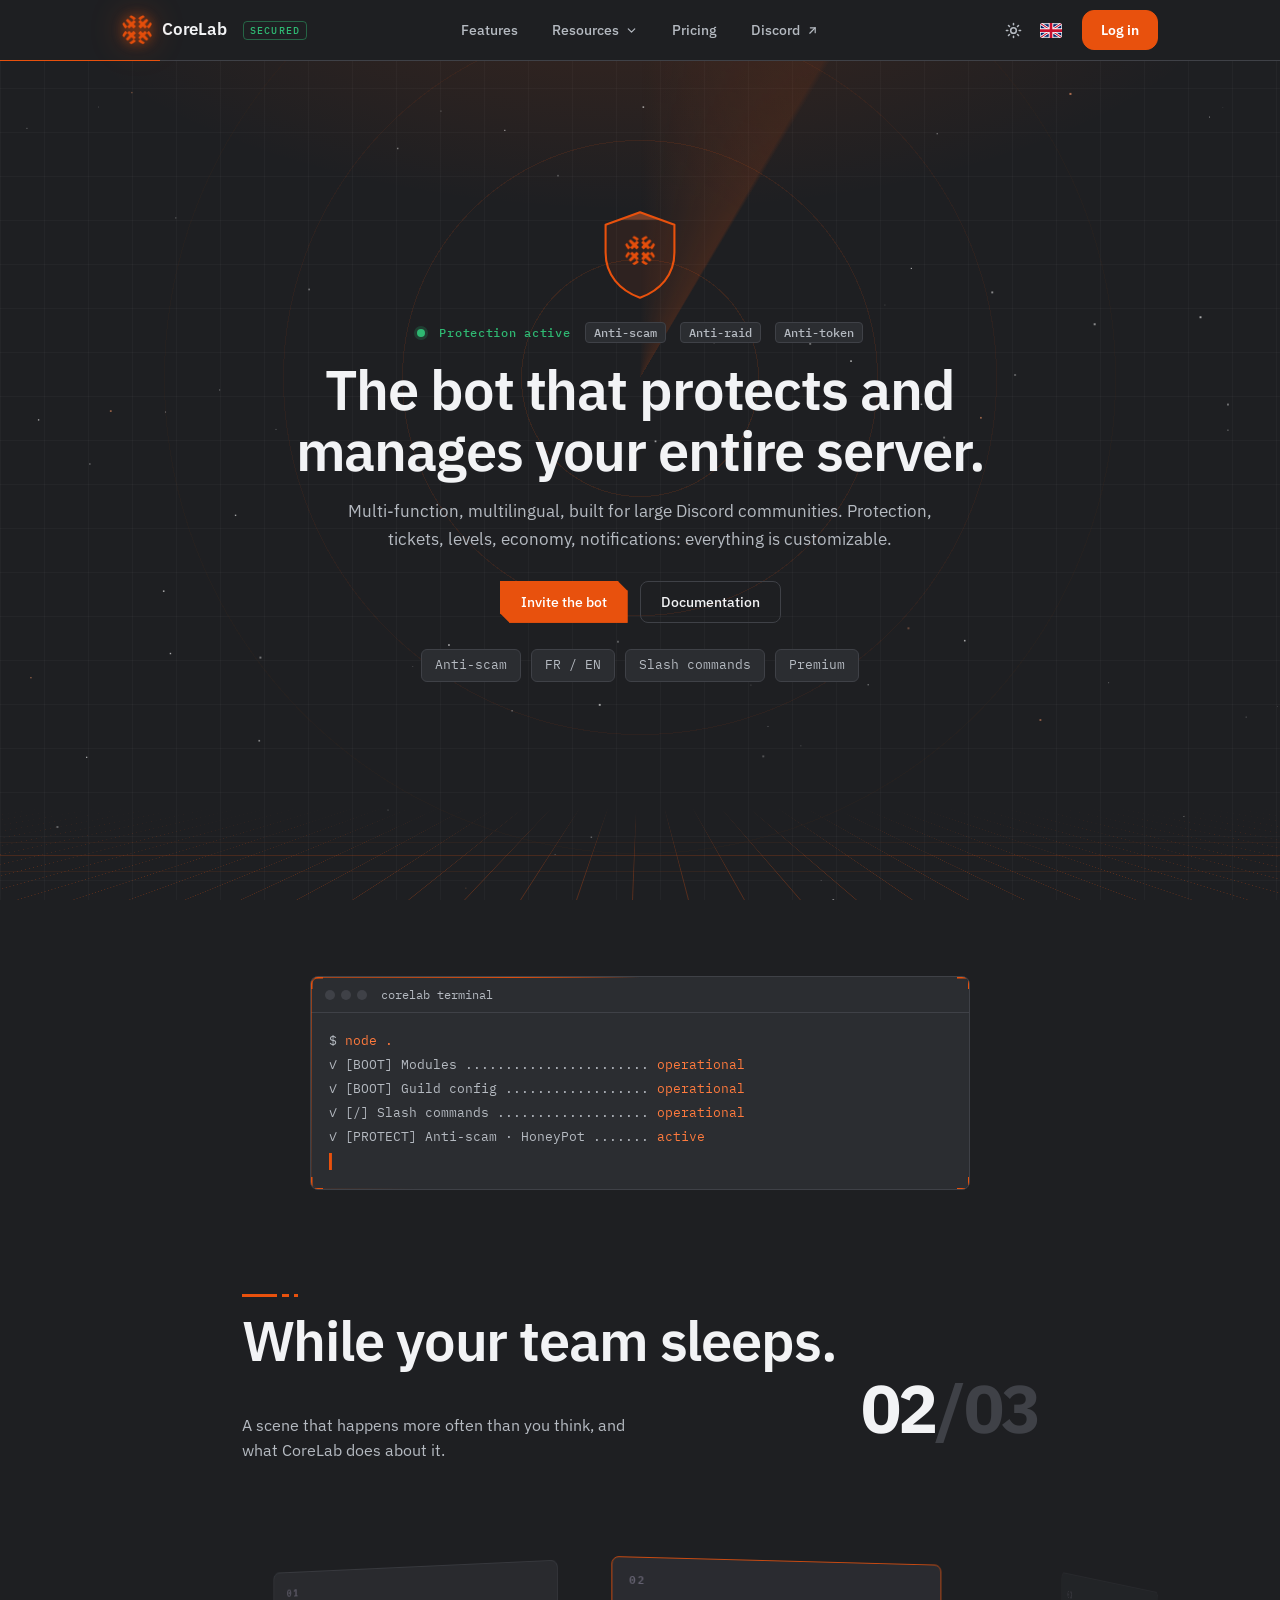
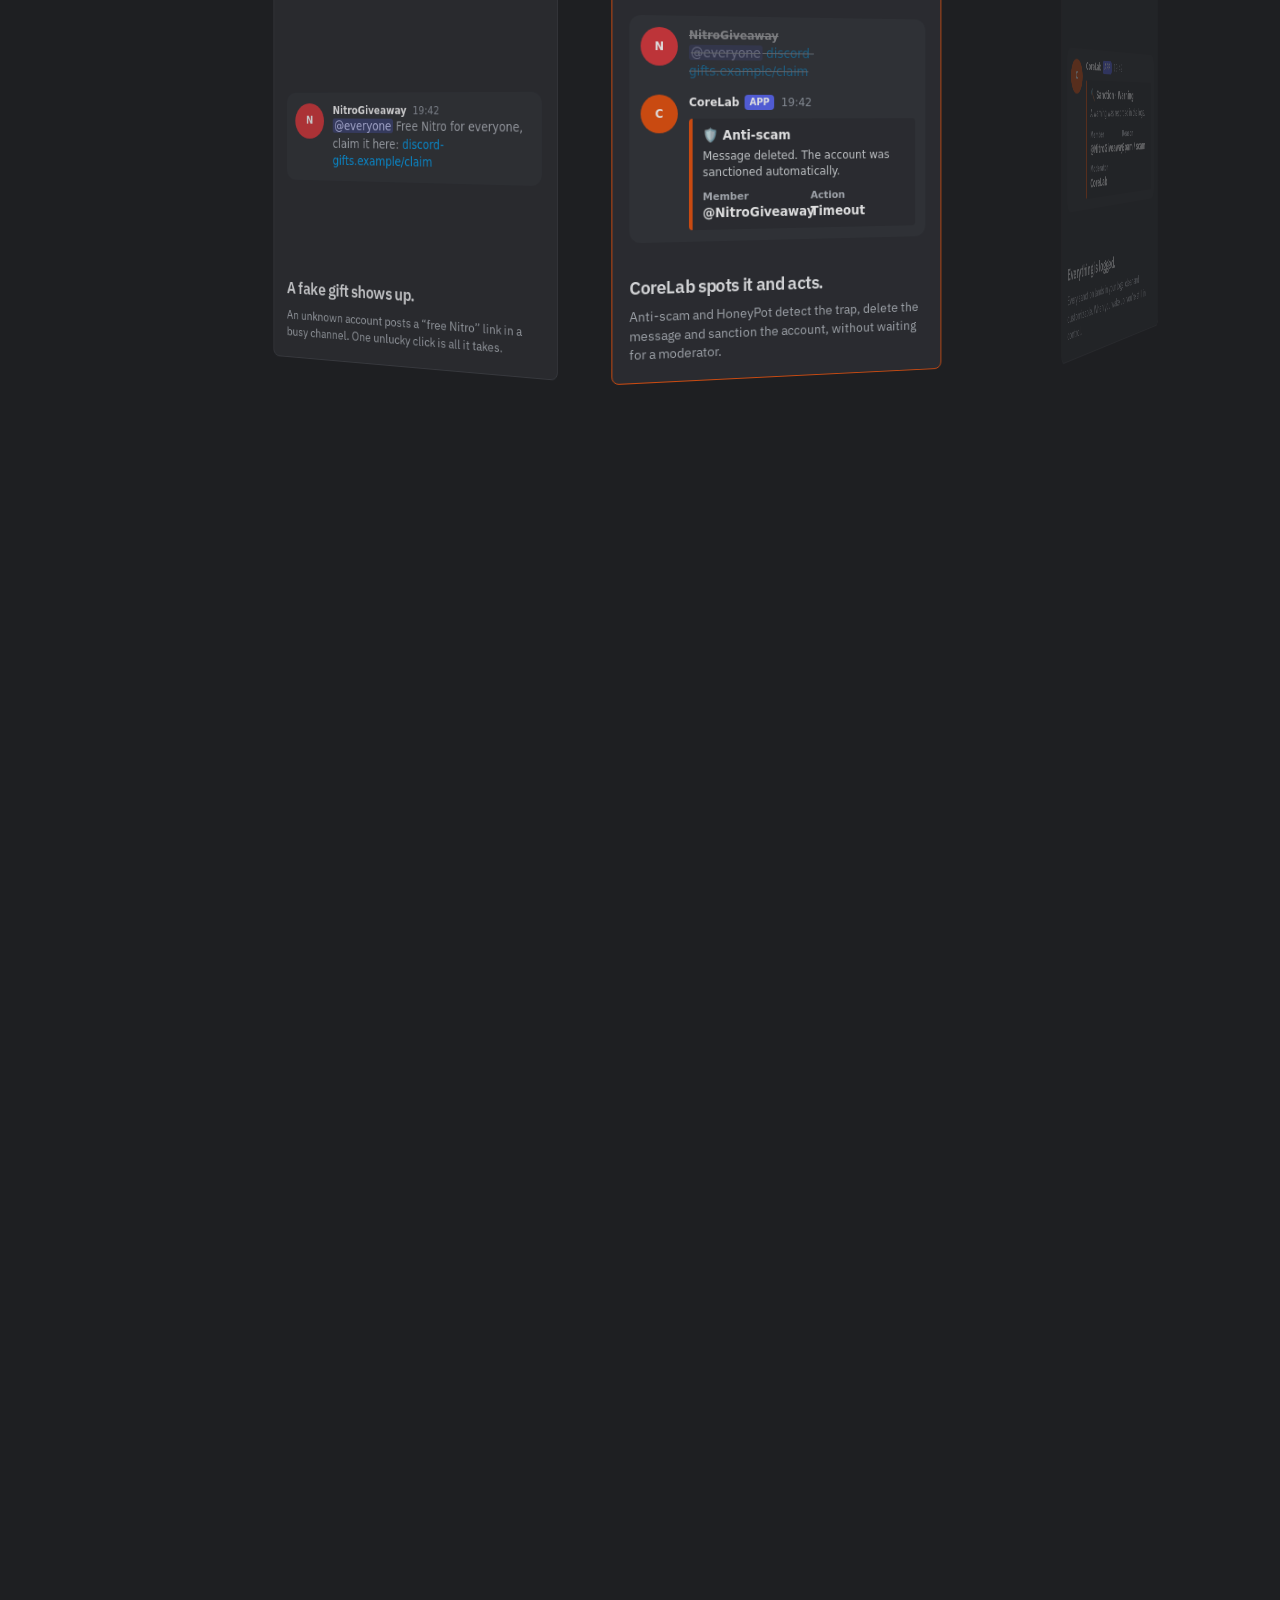
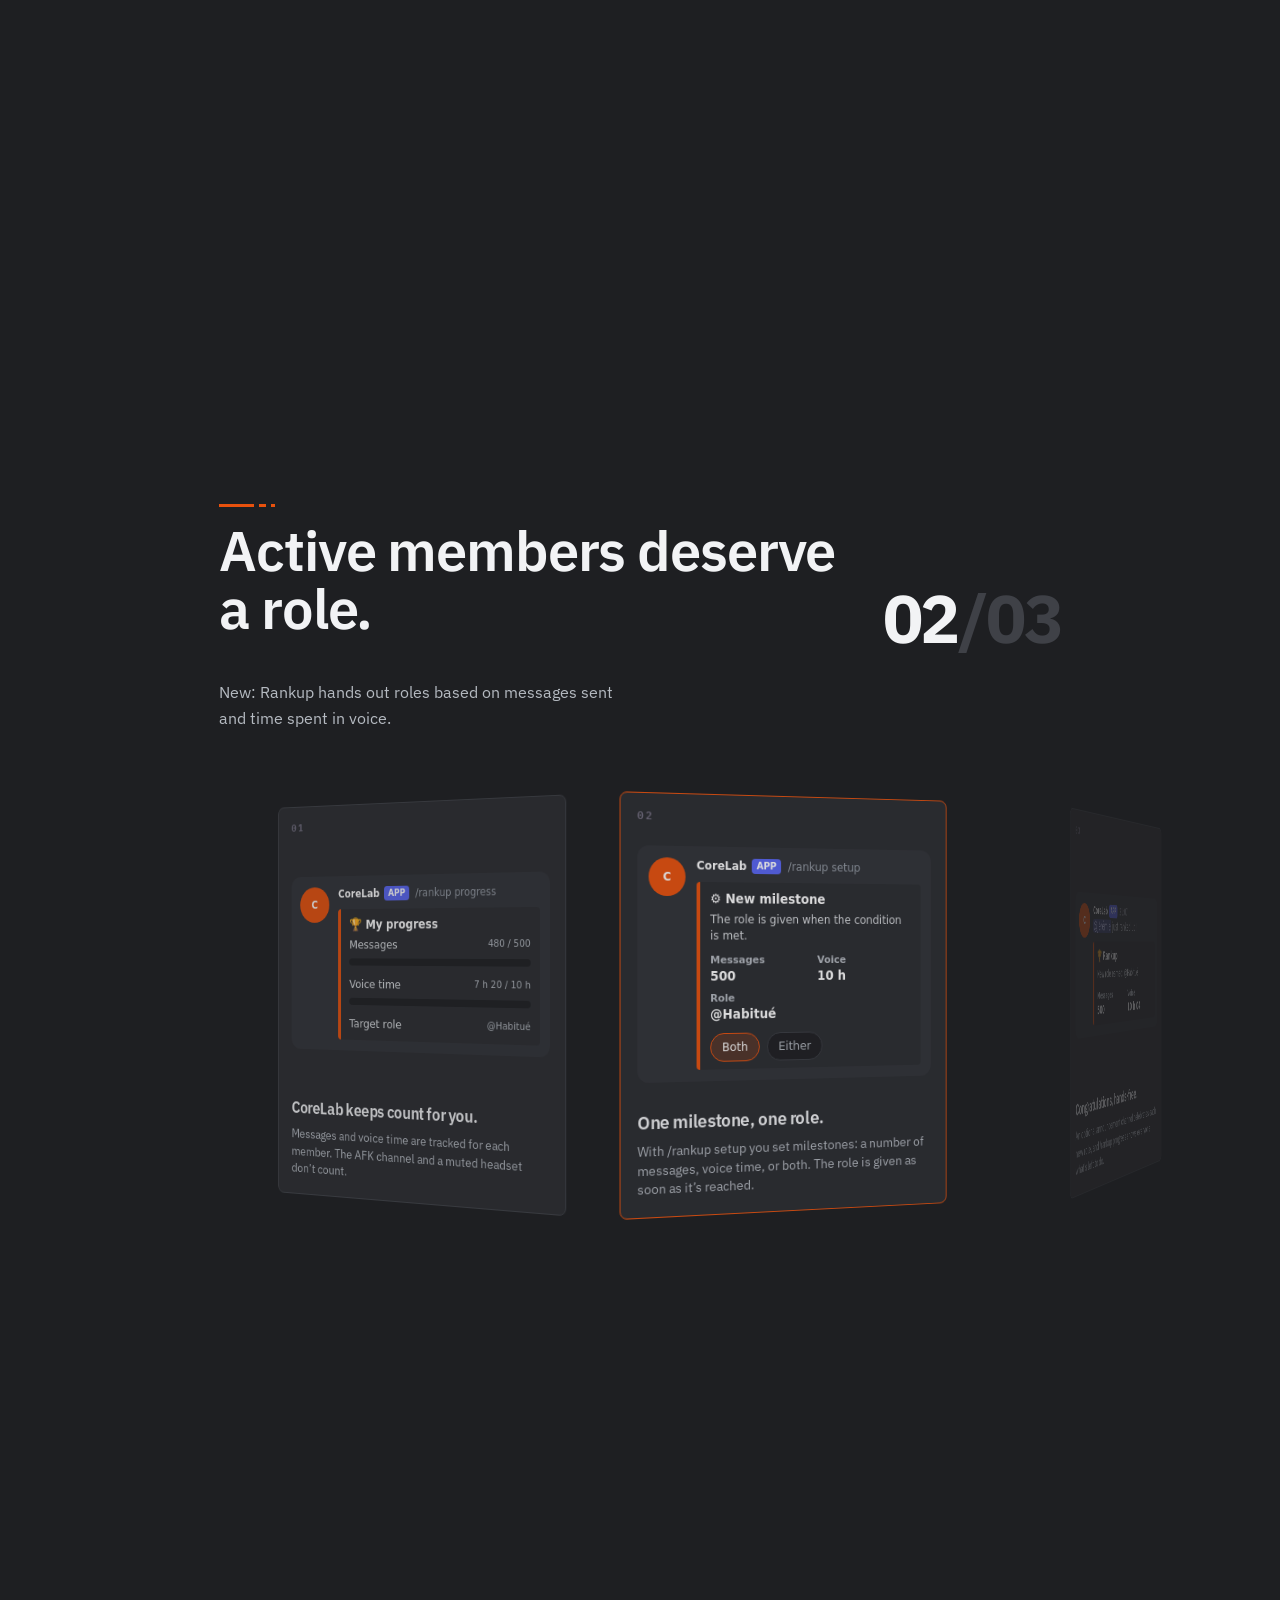
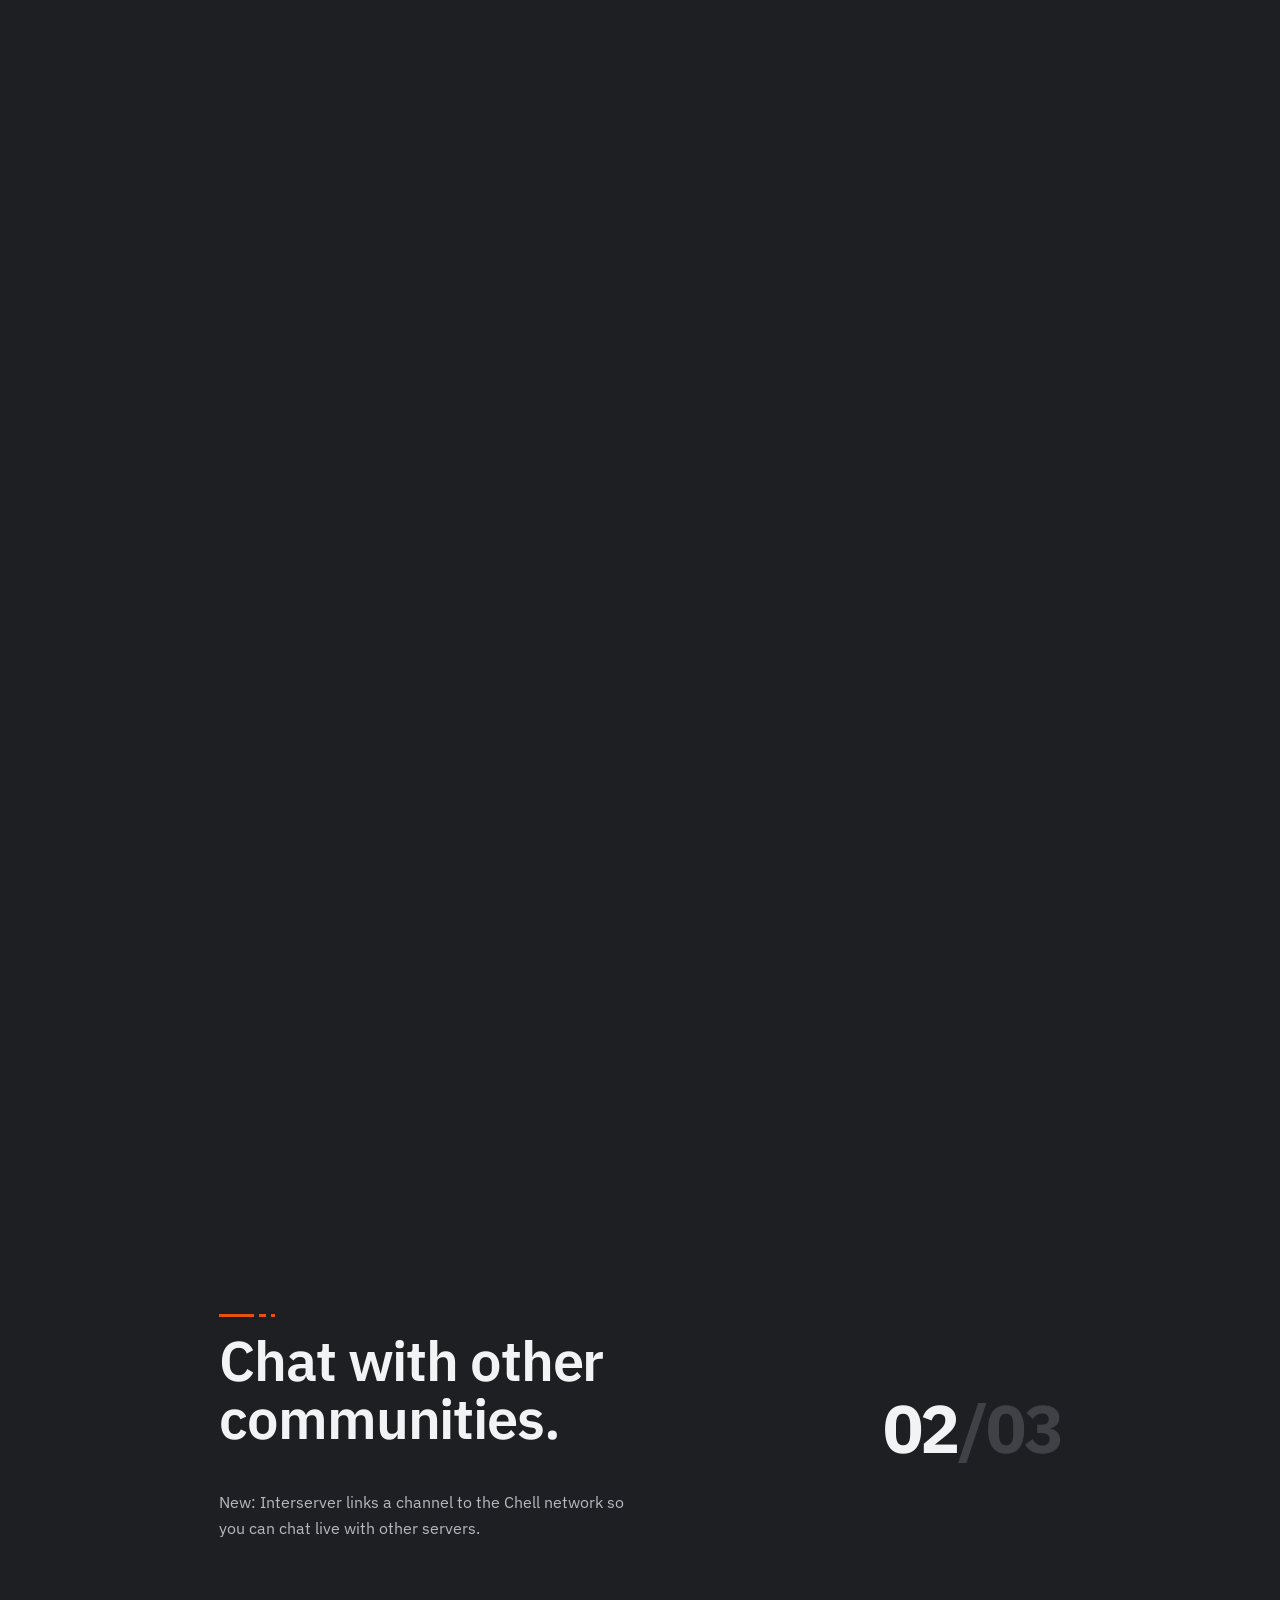
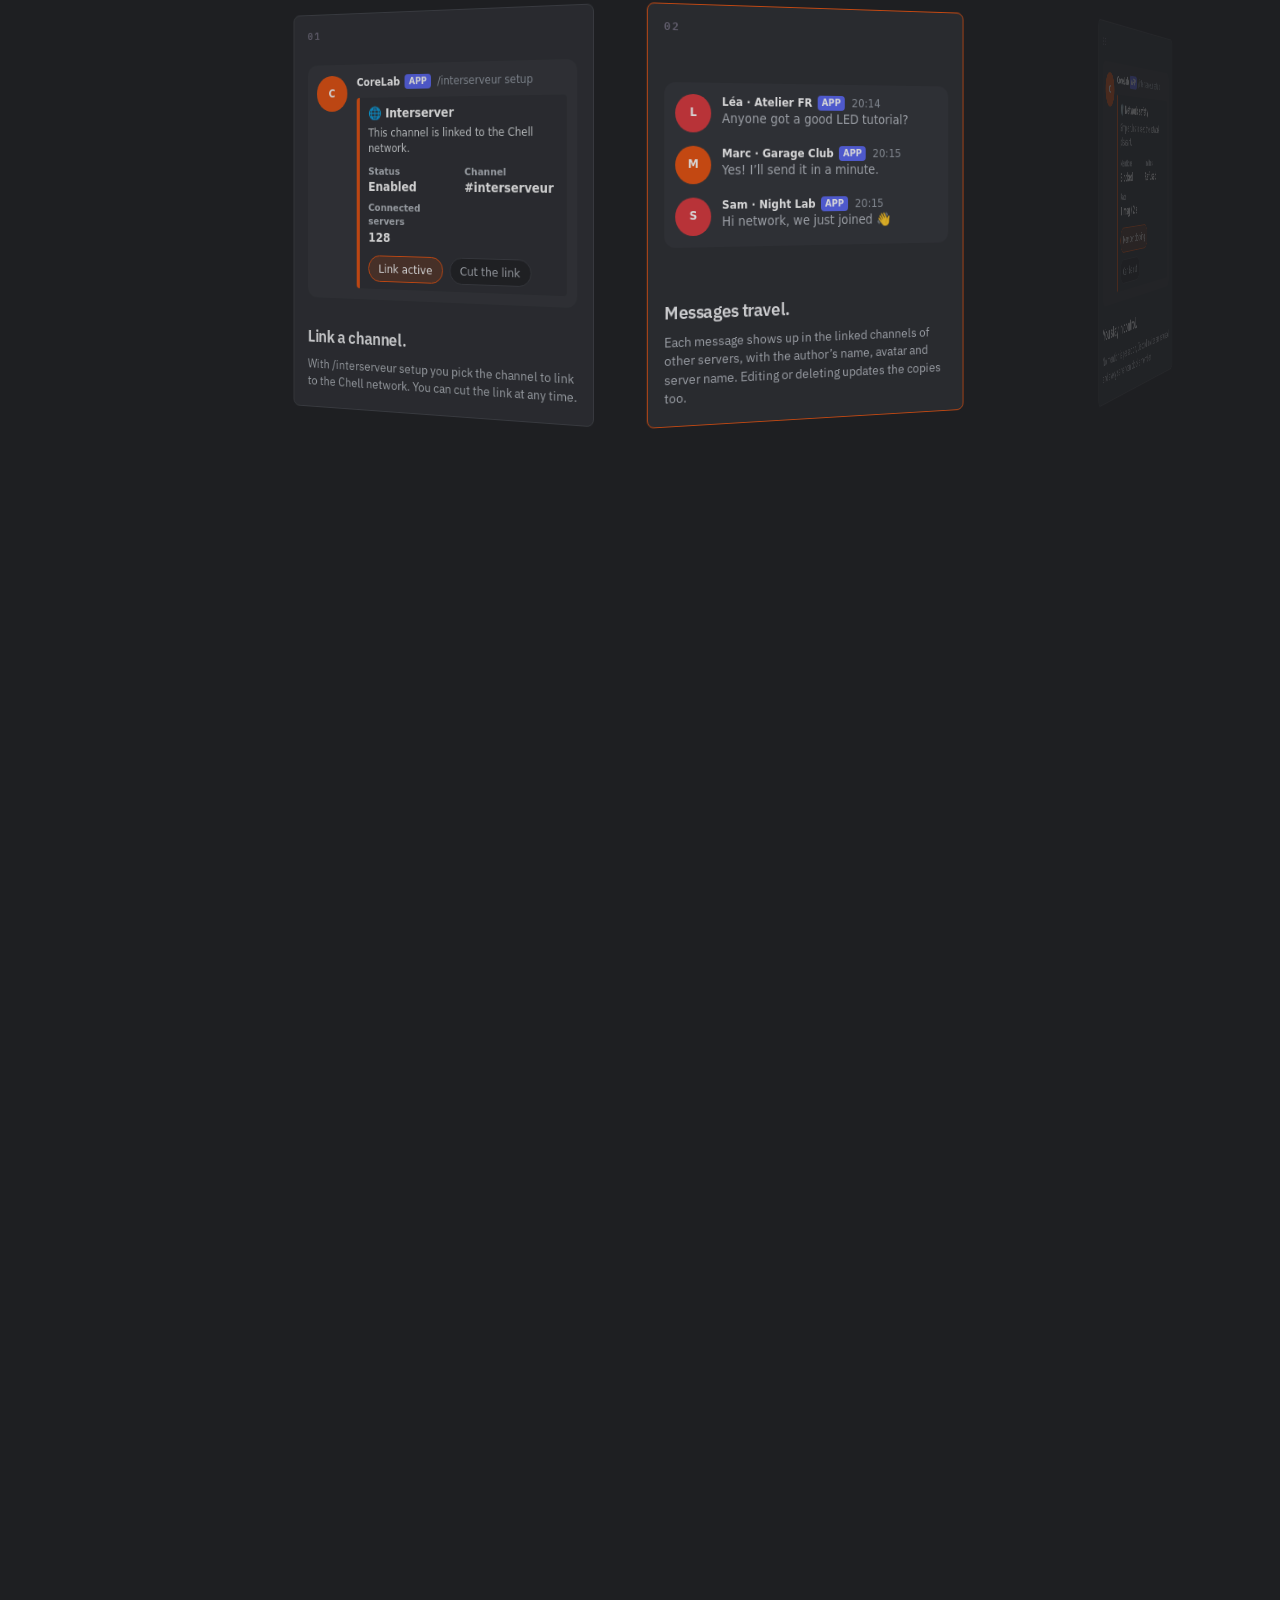
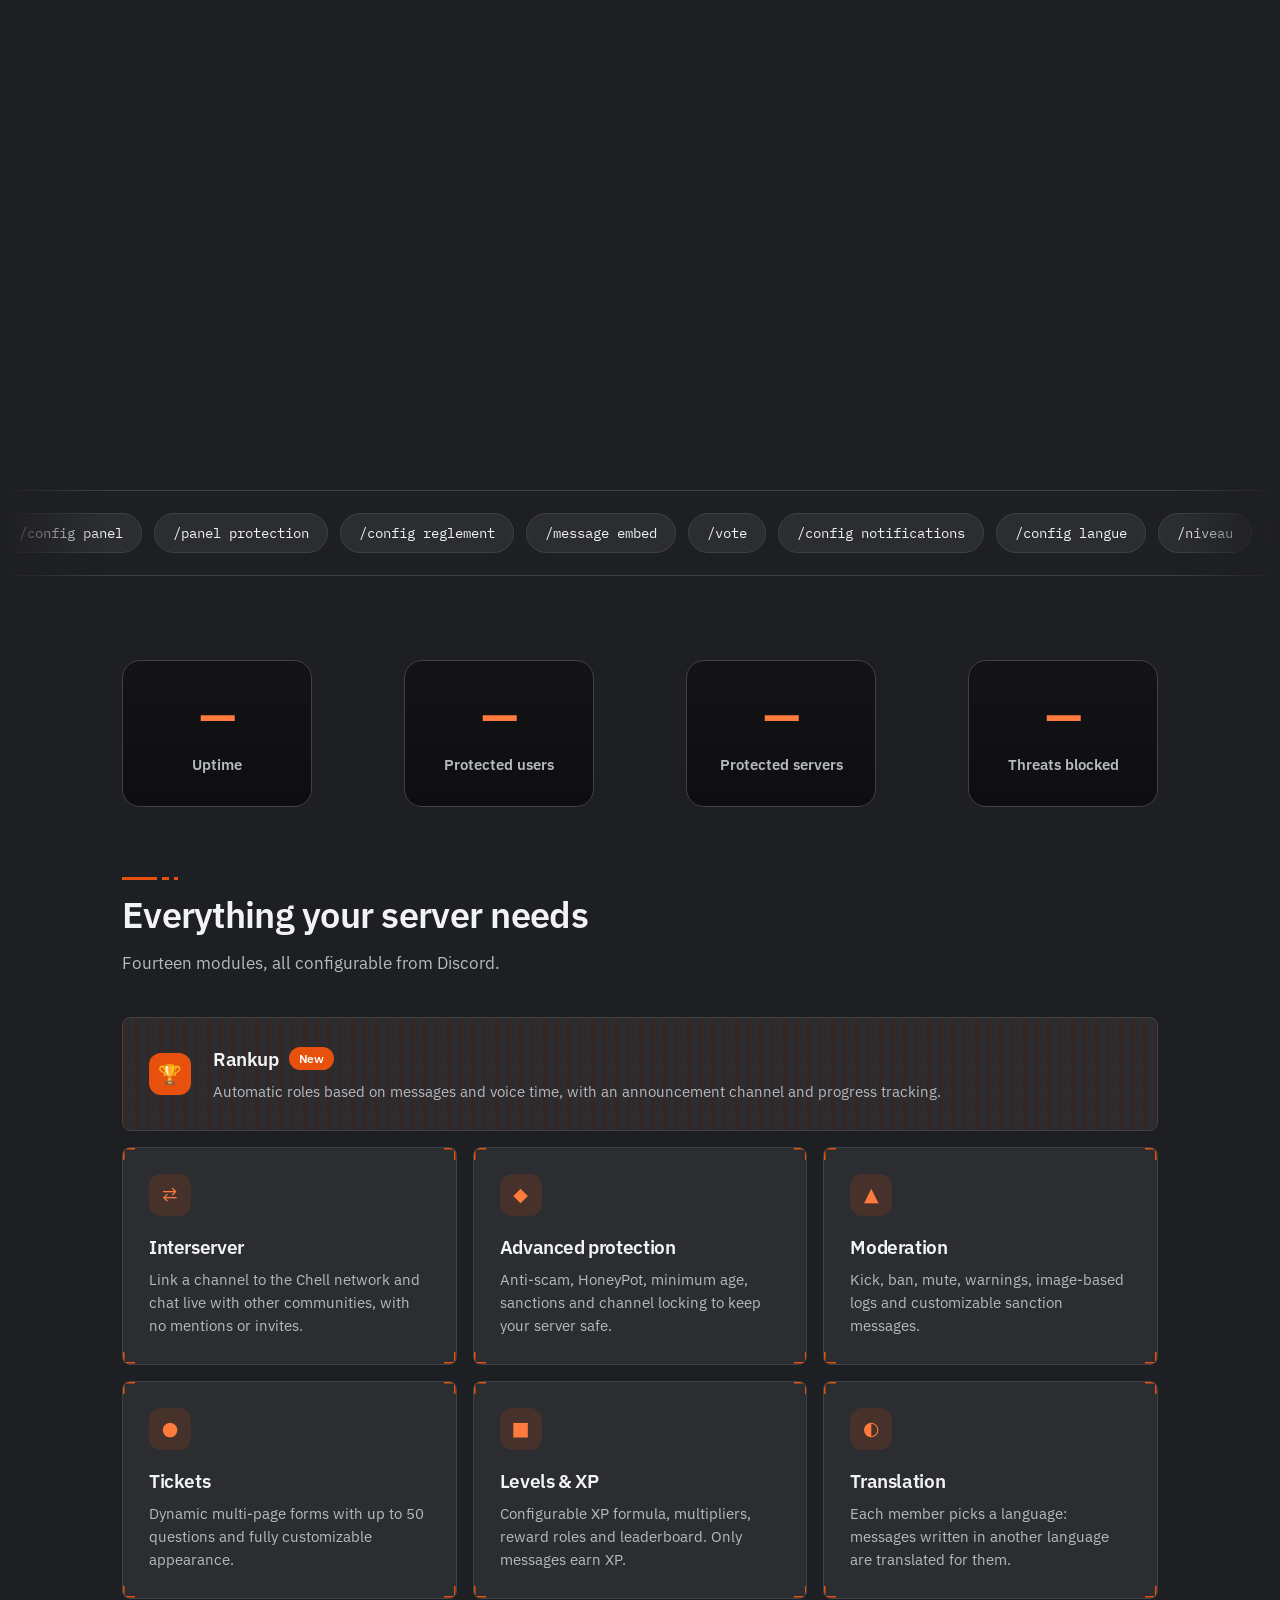
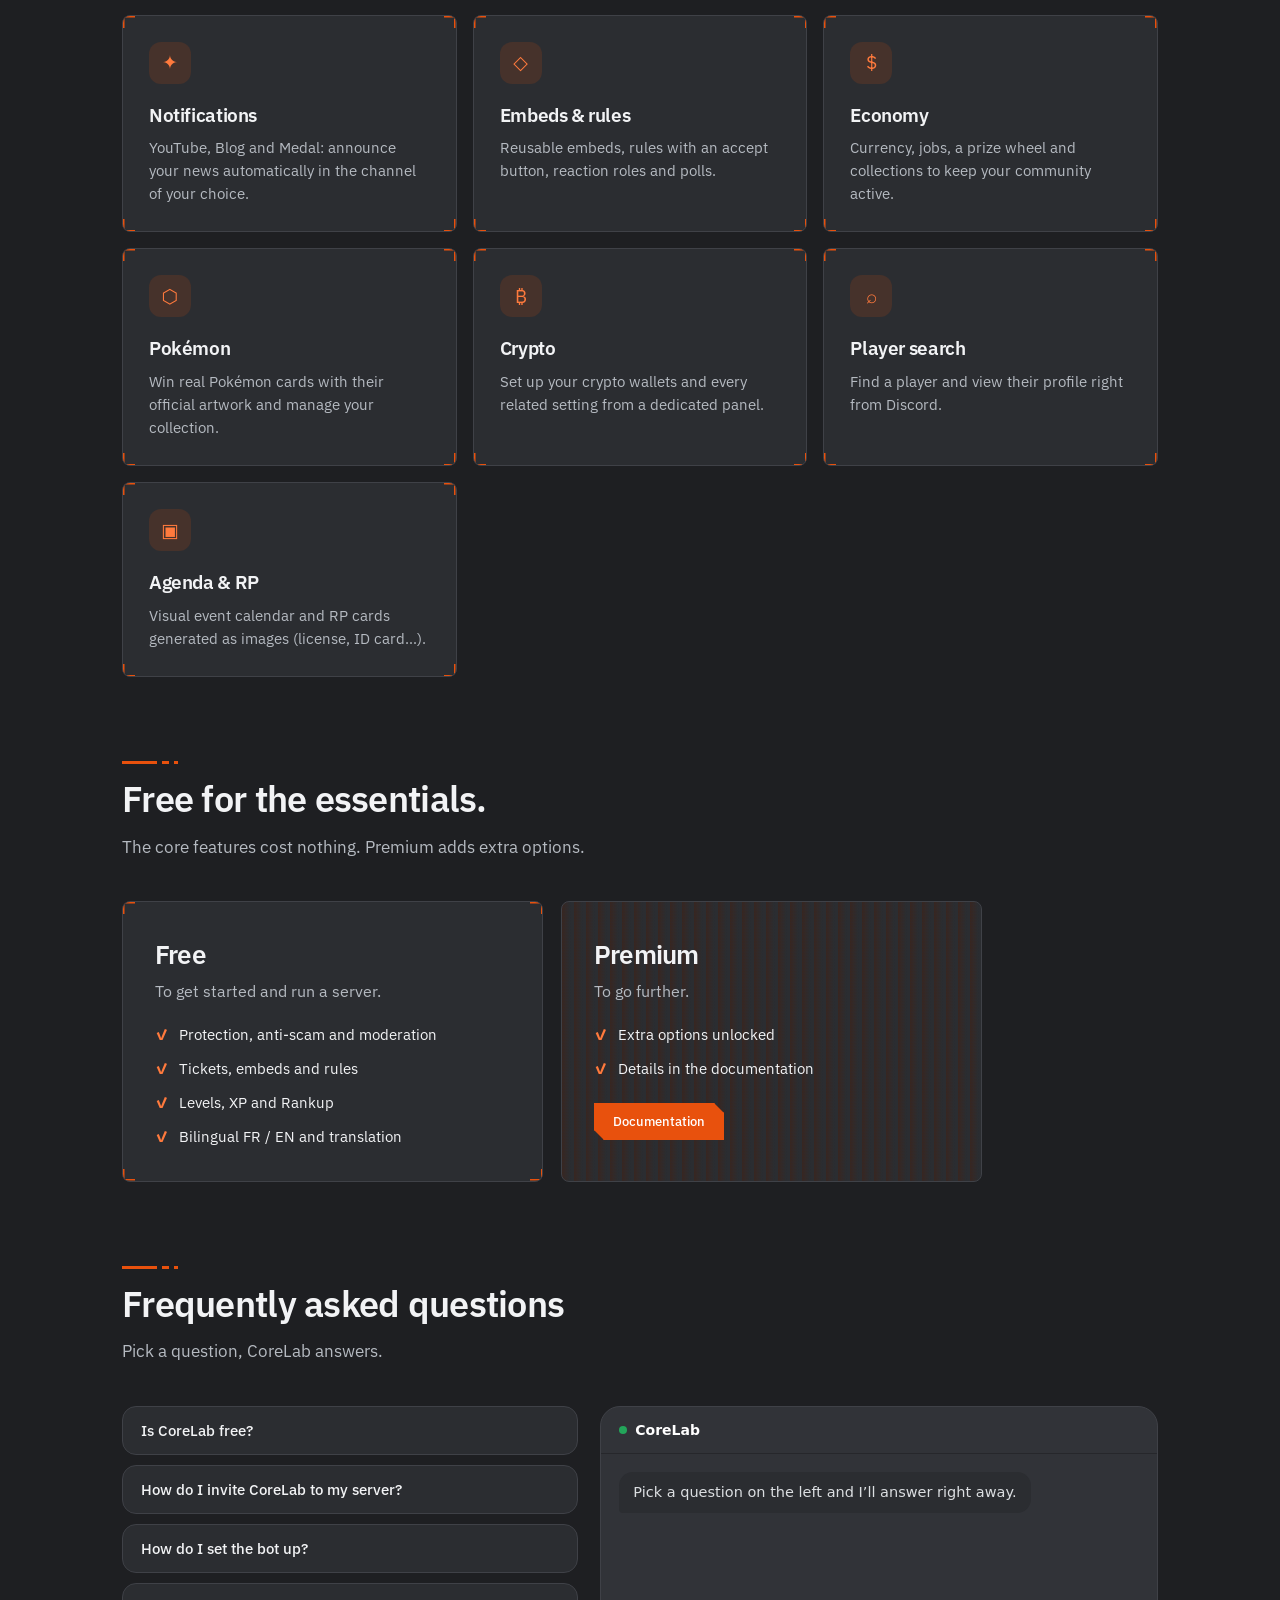
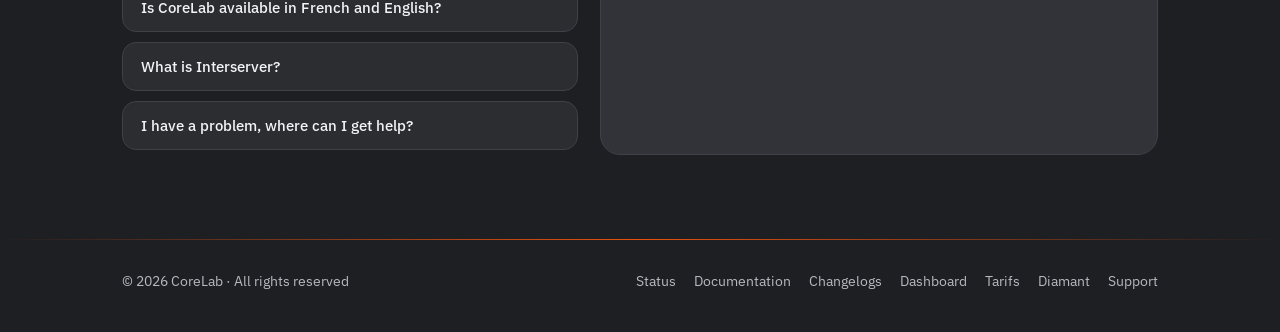
==== commit da6ec27b: "changement de nom ajout de suppréssion etc" ====
--- a/index.html
+++ b/index.html
@@ -367,7 +367,7 @@
 <div class="dd-m">
 <a href="docs.html"><b data-t="n3"></b><span data-t="rd1"></span></a>
 <a href="status.html"><b data-t="n5"></b><span data-t="rd2"></span></a>
-<a href="blog.html"><b data-t="n6"></b><span data-t="rd3"></span></a>
+<a href="changelogs.html"><b data-t="n6"></b><span data-t="rd3"></span></a>
 <a href="outils.html"><b data-t="nout"></b><span data-t="rd5"></span></a>
 <a href="diamant.html"><b>Diamant</b><span data-t="rd4"></span></a>
 </div></div>
@@ -534,14 +534,14 @@
 <footer>
 <div class="wrap">
 <span data-t="f1"></span>
-<nav><a href="status.html" data-t="n5"></a><a href="docs.html" data-t="n3"></a><a href="blog.html" data-t="n6"></a><a href="dashboard.html" data-t="n7"></a><a href="tarifs.html">Tarifs</a><a href="diamant.html">Diamant</a><a href="https://discord.gg/WecpyxrSBT" target="_blank" rel="noopener" data-t="n4"></a></nav>
+<nav><a href="status.html" data-t="n5"></a><a href="docs.html" data-t="n3"></a><a href="changelogs.html" data-t="n6"></a><a href="dashboard.html" data-t="n7"></a><a href="tarifs.html">Tarifs</a><a href="diamant.html">Diamant</a><a href="https://discord.gg/WecpyxrSBT" target="_blank" rel="noopener" data-t="n4"></a></nav>
 </div>
 </footer>
 
 <script>
 /* ---------- textes FR / EN : [fr, en] ---------- */
 var T={
-n0:["Accueil","Home"],nprot:["Protection","Protection"],nrank:["Rankup","Rankup"],nint:["Interserveur","Interserver"],nfn:["Fonctions","Features"],nfaq:["FAQ","FAQ"],n3:["Documentation","Documentation"],n4:["Support","Support"],n5:["Statut","Status"],n6:["Blog","Blog"],n7:["Dashboard","Dashboard"],
+n0:["Accueil","Home"],nprot:["Protection","Protection"],nrank:["Rankup","Rankup"],nint:["Interserveur","Interserver"],nfn:["Fonctions","Features"],nfaq:["FAQ","FAQ"],n3:["Documentation","Documentation"],n4:["Support","Support"],n5:["Statut","Status"],n6:["Changelogs","Changelogs"],n7:["Dashboard","Dashboard"],
 invite:["Inviter le bot","Invite the bot"],badge:["CoreLab en ligne","CoreLab online"],hi:["Bienvenue chez CoreLab.","Welcome to CoreLab."],
 h1:["Le bot qui protège et gère <em>tout votre serveur</em>.","The bot that protects and manages <em>your entire server</em>."],
 sub:["Multifonction, multilingue, pensé pour les grandes communautés Discord. Protection, tickets, niveaux, économie, notifications : tout est personnalisable.","Multi-function, multilingual, built for large Discord communities. Protection, tickets, levels, economy, notifications: everything is customizable."],
@@ -790,7 +790,7 @@
 (function(){
 var PANEL="https://corelab-bot.onrender.com/panel",CH='<svg class="chev" viewBox="0 0 24 24"><path d="m6 9 6 6 6-6"/></svg>',
 FL={fr:'<svg viewBox="0 0 24 16"><rect width="8" height="16" fill="#0055a4"/><rect x="8" width="8" height="16" fill="#fff"/><rect x="16" width="8" height="16" fill="#ef4135"/></svg>',en:'<svg viewBox="0 0 24 16"><rect width="24" height="16" fill="#012169"/><path d="M0 0l24 16M24 0L0 16" stroke="#fff" stroke-width="3"/><path d="M0 0l24 16M24 0L0 16" stroke="#c8102e" stroke-width="1.2"/><path d="M12 0v16M0 8h24" stroke="#fff" stroke-width="5"/><path d="M12 0v16M0 8h24" stroke="#c8102e" stroke-width="3"/></svg>'};
-Object.assign(T,{nres:["Ressources","Resources"],ntar:["Tarifs","Pricing"],rd1:["Chaque module expliqué pas à pas","Every module explained step by step"],rd2:["L’état du bot en direct","Live bot status"],rd3:["Les nouveautés et les guides","News and guides"],rd4:["La mascotte et le jeu Diamant","The Diamond mascot and game"],nout:["Outils Discord","Discord tools"],rd5:["Horodatages, identifiants, limites de caractères","Timestamps, IDs, character limits"],conn:["Se connecter","Log in"],deco:["Déconnexion","Log out"],prof:["Profil","Profile"],param:["Paramètres","Settings"],supp:["Support Discord","Discord support"]});
+Object.assign(T,{nres:["Ressources","Resources"],ntar:["Tarifs","Pricing"],rd1:["Chaque module expliqué pas à pas","Every module explained step by step"],rd2:["L’état du bot en direct","Live bot status"],rd3:["Toutes les mises à jour","All the updates"],rd4:["La mascotte et le jeu Diamant","The Diamond mascot and game"],nout:["Outils Discord","Discord tools"],rd5:["Horodatages, identifiants, limites de caractères","Timestamps, IDs, character limits"],conn:["Se connecter","Log in"],deco:["Déconnexion","Log out"],prof:["Profil","Profile"],param:["Paramètres","Settings"],supp:["Support Discord","Discord support"]});
 window.USER=null;
 try{window.USER=JSON.parse(localStorage.getItem("cl_user")||"null")}catch(e){}
 function closeAll(ex){$$(".dd").forEach(function(d){if(d!==ex){d.classList.remove("open");var b=d.querySelector(".dd-b");if(b)b.setAttribute("aria-expanded","false")}})}
--- a/fx.css
+++ b/fx.css
@@ -81,23 +81,4 @@
 .js .intro:not(.static) .heroTxt{z-index:3}
 .neon .rings{transform:scale(calc(1.12 - var(--c,0) * .3));transform-origin:0 0;transform-box:view-box}
 .neon svg .ol{filter:drop-shadow(0 0 2px #ffd2b8) drop-shadow(0 0 8px #e8510d) drop-shadow(0 0 18px rgba(232,81,13,.6))}
-.neon svg .ol *{filter:none;stroke:#ffb089;stroke-width:1.3;stroke-linejoin:round;stroke-dasharray:1;stroke-dashoffset:calc(1 - min(1,max(0,calc((var(--hp,0) - .1 - var(--k,0) * .012) / .26))))}
-
-/* ── transition de page en portail (iris néon) ── */
-@property --fxr{syntax:"<length>";inherits:false;initial-value:150vmax}
-html::before,html::after{content:"";position:fixed;pointer-events:none;visibility:hidden;--fxr:150vmax}
-html::after{inset:0;z-index:2147483000;background:#1e1f22;-webkit-mask:radial-gradient(circle at 50% 50%,transparent var(--fxr),#000 calc(var(--fxr) + 1px));mask:radial-gradient(circle at 50% 50%,transparent var(--fxr),#000 calc(var(--fxr) + 1px));animation:fxOpen .95s cubic-bezier(.65,0,.25,1) .05s both}
-html::before{left:50%;top:50%;z-index:2147483001;width:calc(var(--fxr) * 2);height:calc(var(--fxr) * 2);transform:translate(-50%,-50%);border-radius:50%;border:2px solid #ffb089;box-shadow:0 0 18px #e8510d,0 0 60px #e8510d,inset 0 0 40px rgba(232,81,13,.5);animation:fxOpen .95s cubic-bezier(.65,0,.25,1) .05s both}
-html.fxout{pointer-events:none}
-html.fxout::before,html.fxout::after{animation:fxClose .55s cubic-bezier(.5,0,.75,.2) both}
-@keyframes fxOpen{0%{--fxr:0px;visibility:visible}99%{visibility:visible}100%{--fxr:150vmax;visibility:hidden}}
-@keyframes fxClose{from{--fxr:150vmax;visibility:visible}to{--fxr:0px;visibility:visible}}
-@media(prefers-reduced-motion:reduce){html::before,html::after{display:none!important}}
-
-/* ── bouton des sons ── */
-#fxsnd{position:fixed;right:16px;bottom:calc(16px + env(safe-area-inset-bottom,0px));z-index:45;width:42px;height:42px;border-radius:50%;border:1px solid var(--ln,#3f4147);background:rgba(43,45,49,.82);-webkit-backdrop-filter:blur(8px);backdrop-filter:blur(8px);color:var(--mu,#b5bac1);display:grid;place-items:center;cursor:pointer;padding:0;transition:color .2s,border-color .2s,box-shadow .2s}
-#fxsnd:hover{color:#fff;border-color:var(--ac,#e8510d)}
-#fxsnd[aria-pressed=true]{color:#ff9d6b;border-color:var(--ac,#e8510d);box-shadow:0 0 14px rgba(232,81,13,.55)}
-#fxsnd svg{width:20px;height:20px}
-#fxsnd .on,#fxsnd[aria-pressed=true] .off{display:none}
-#fxsnd[aria-pressed=true] .on{display:block}+.neon svg .ol *{filter:none;stroke:#ffb089;stroke-width:1.3;stroke-linejoin:round;stroke-dasharray:1;stroke-dashoffset:calc(1 - min(1,max(0,calc((var(--hp,0) - .1 - var(--k,0) * .012) / .26))))}
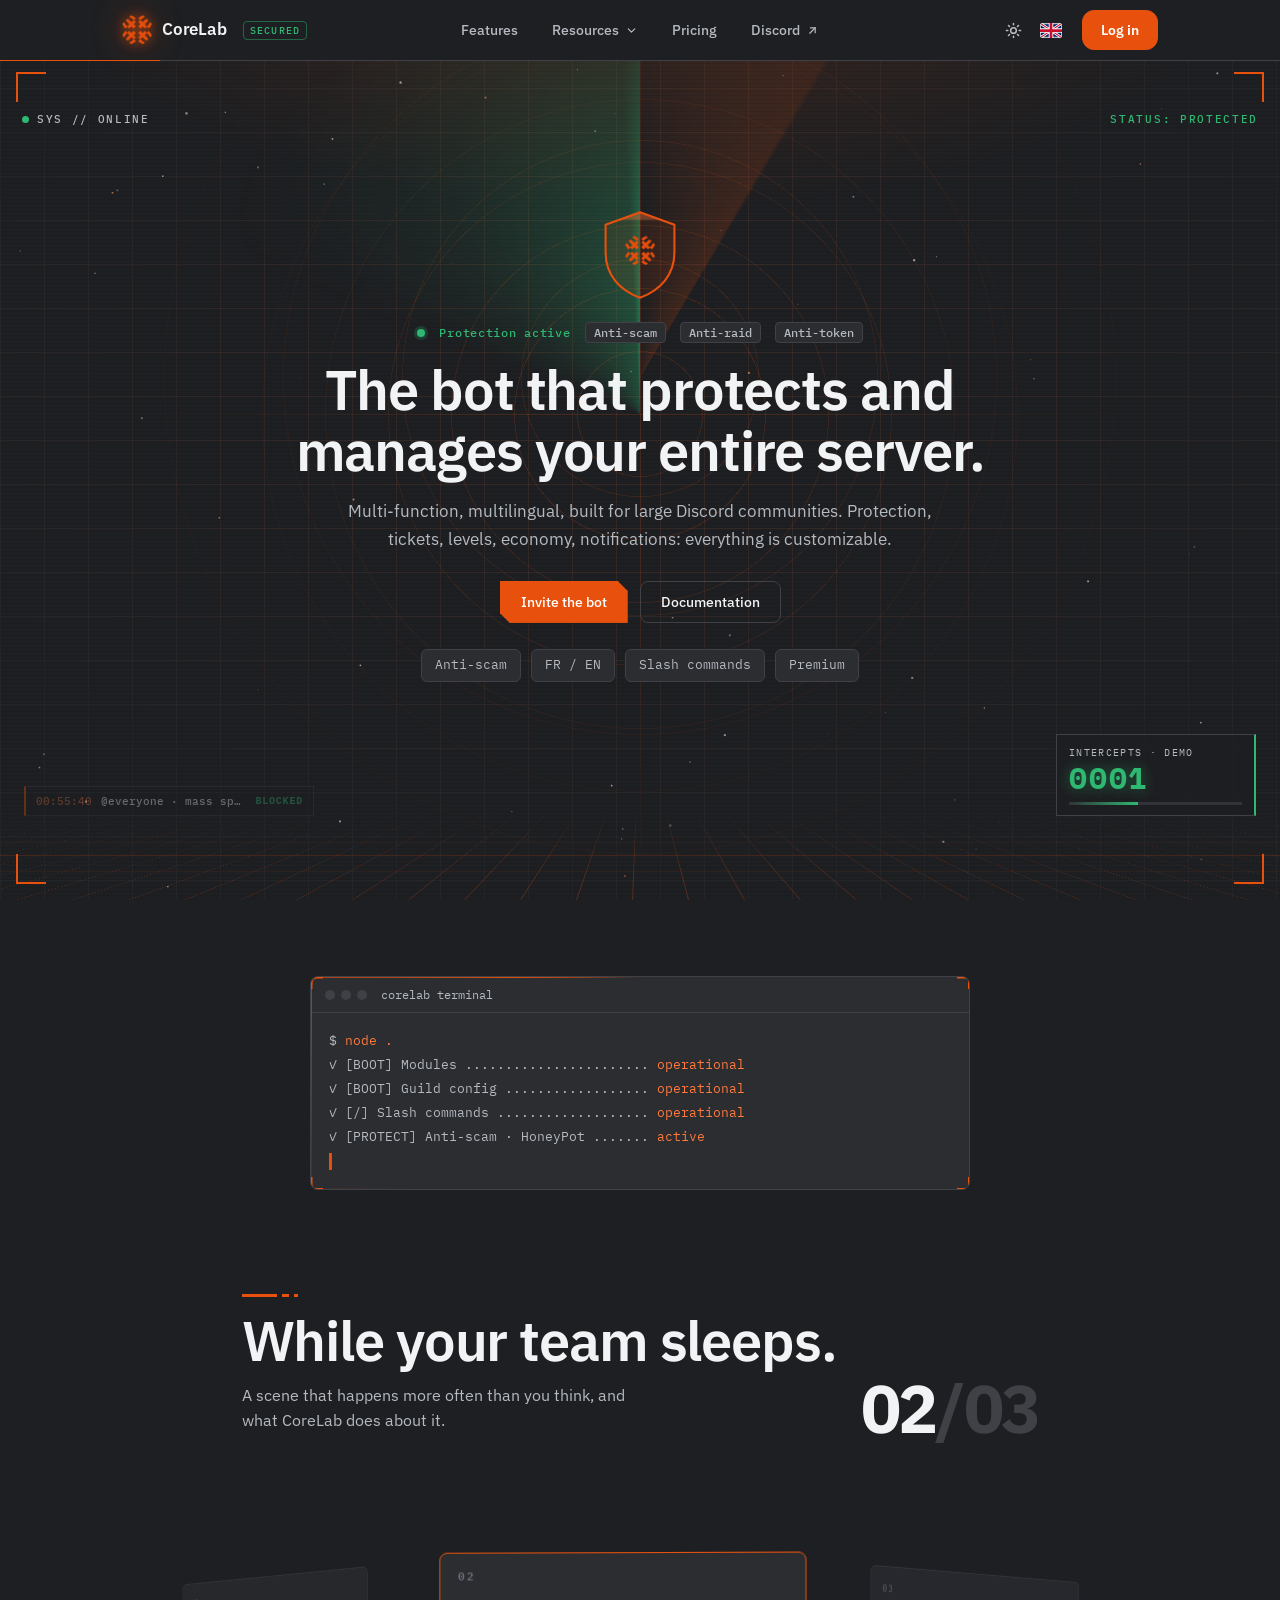
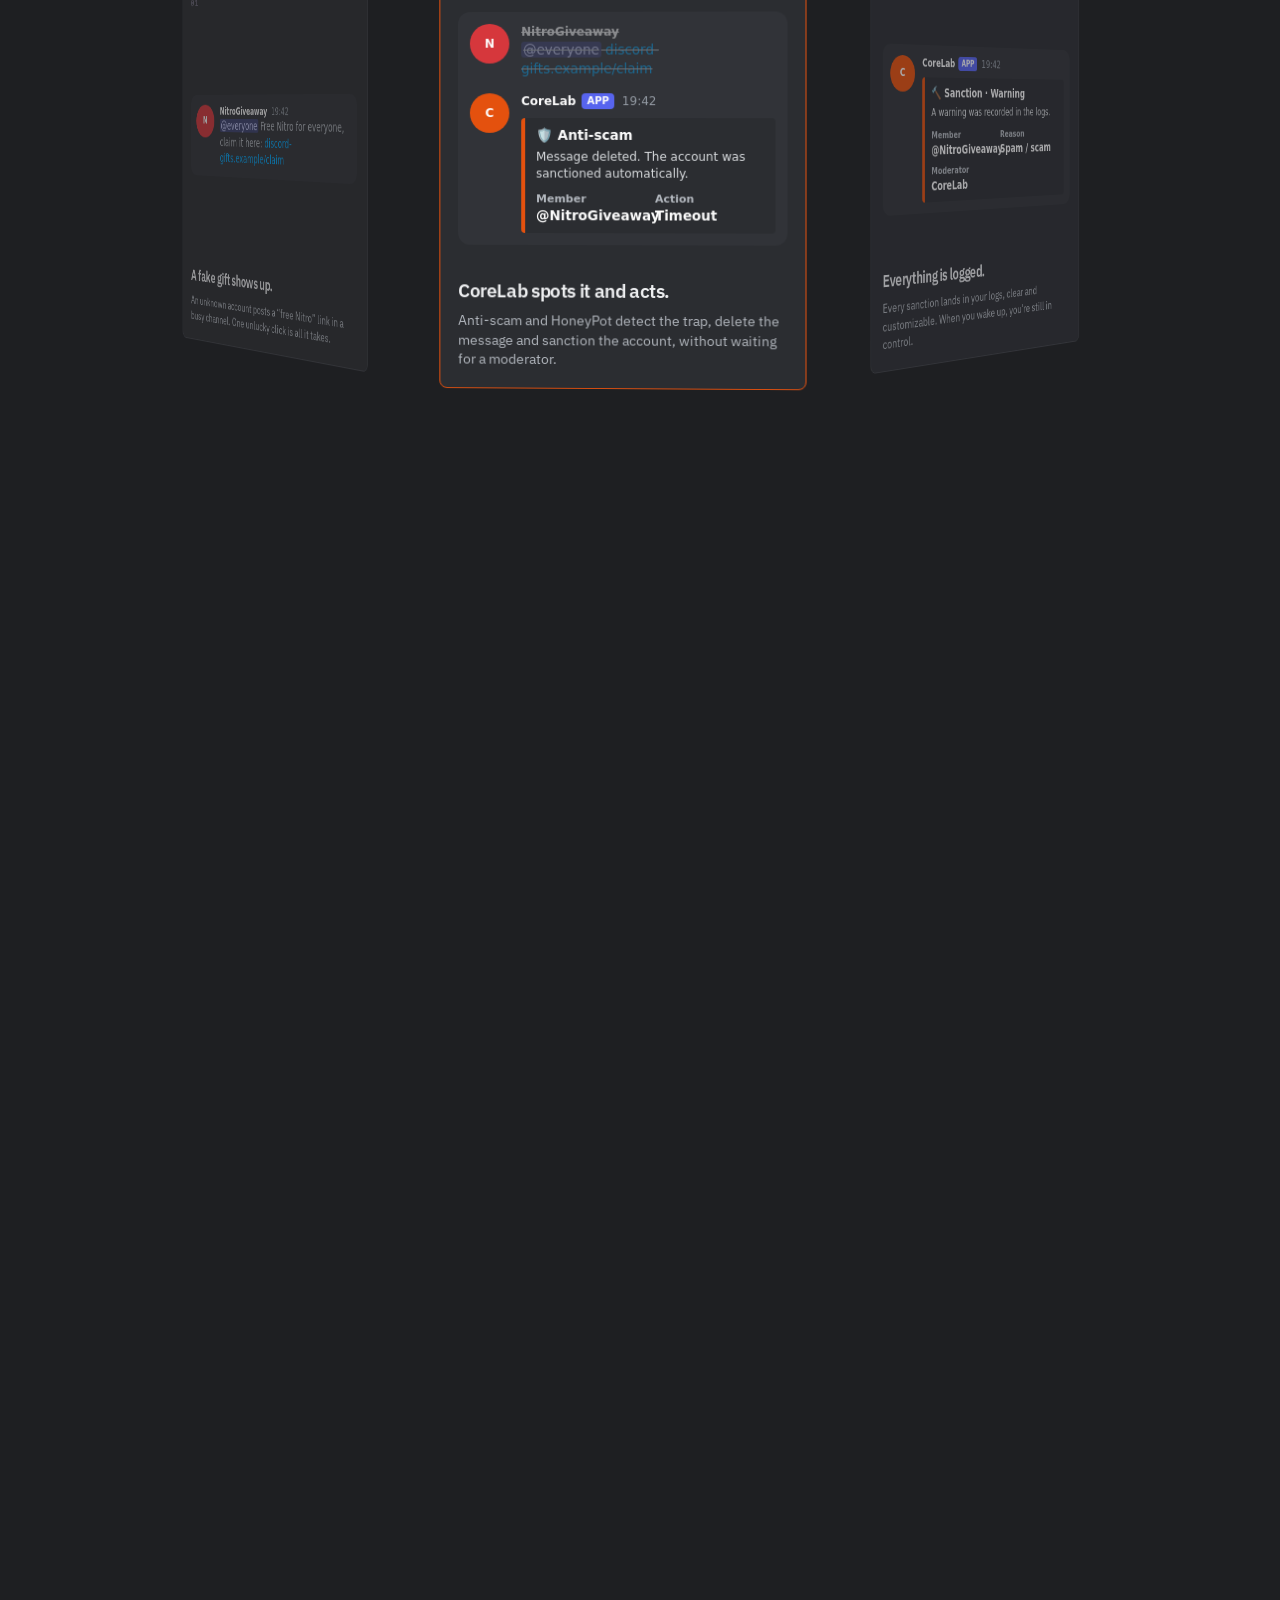
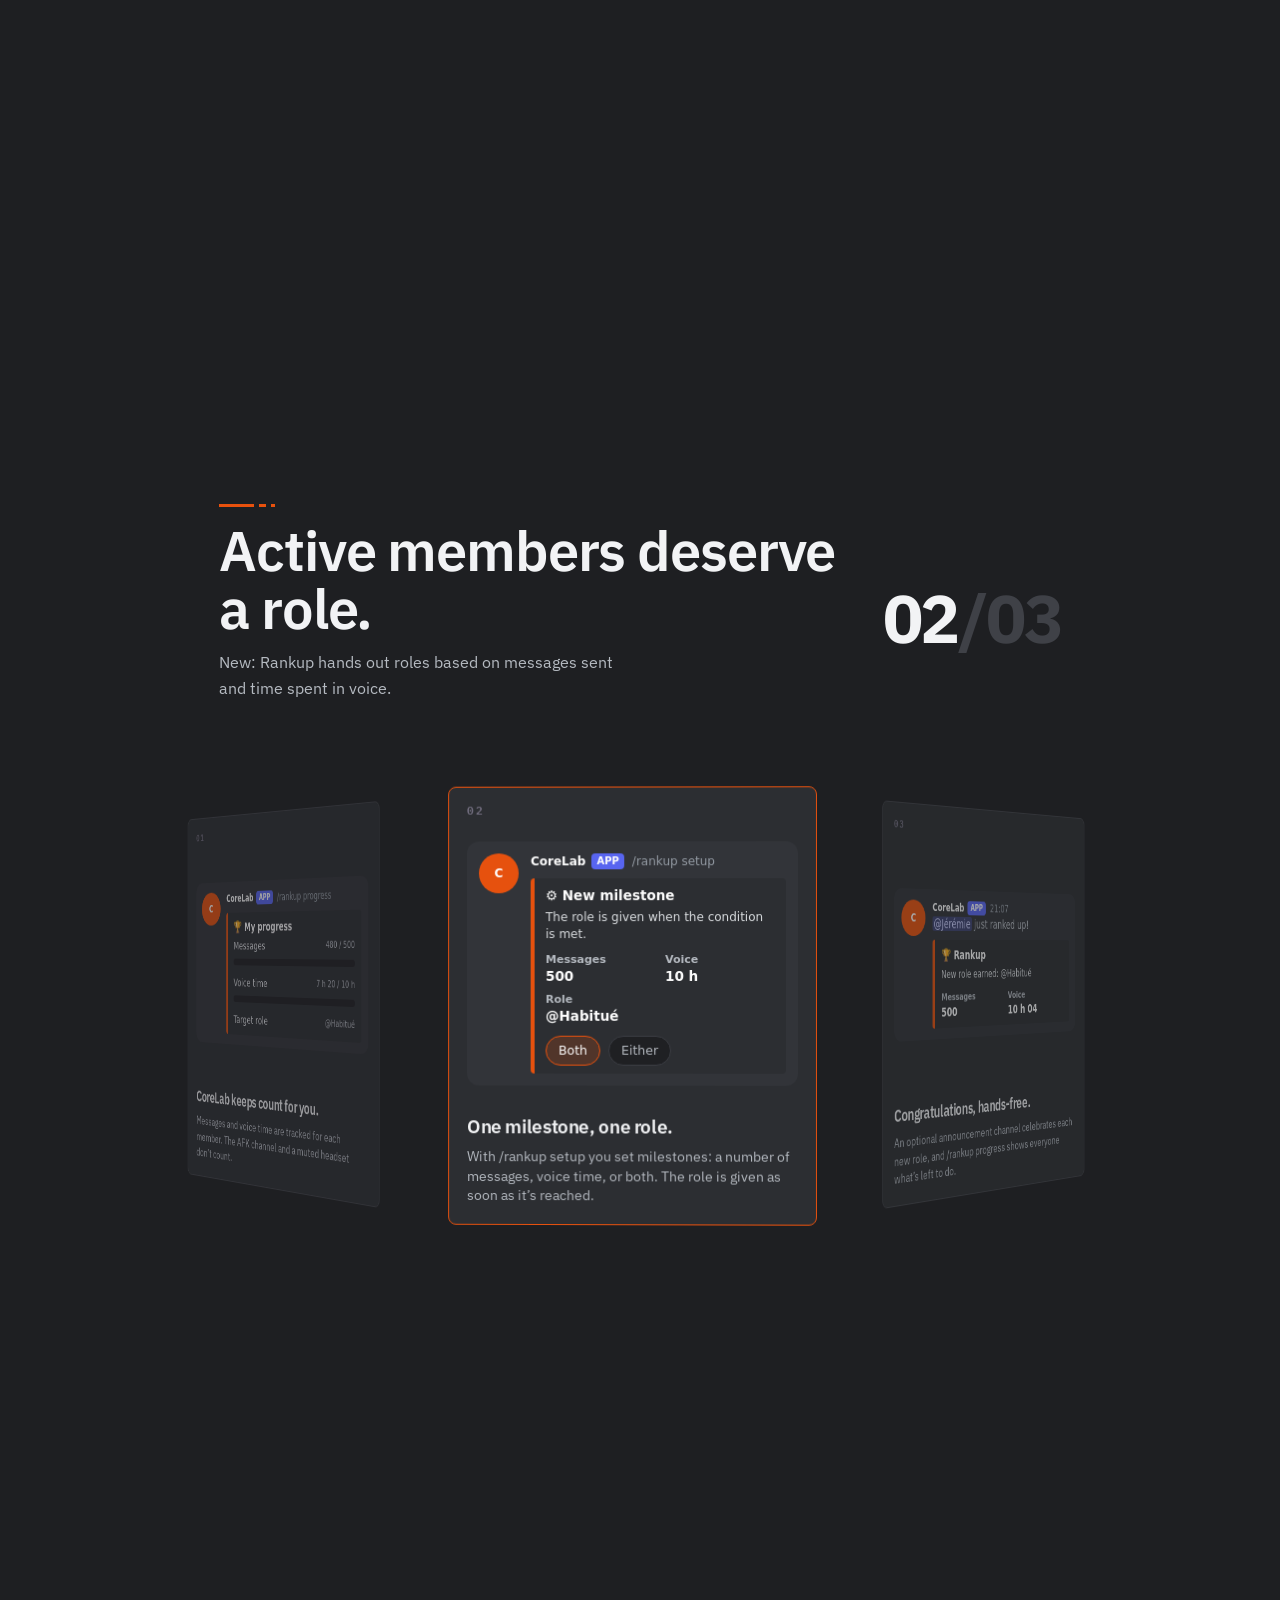
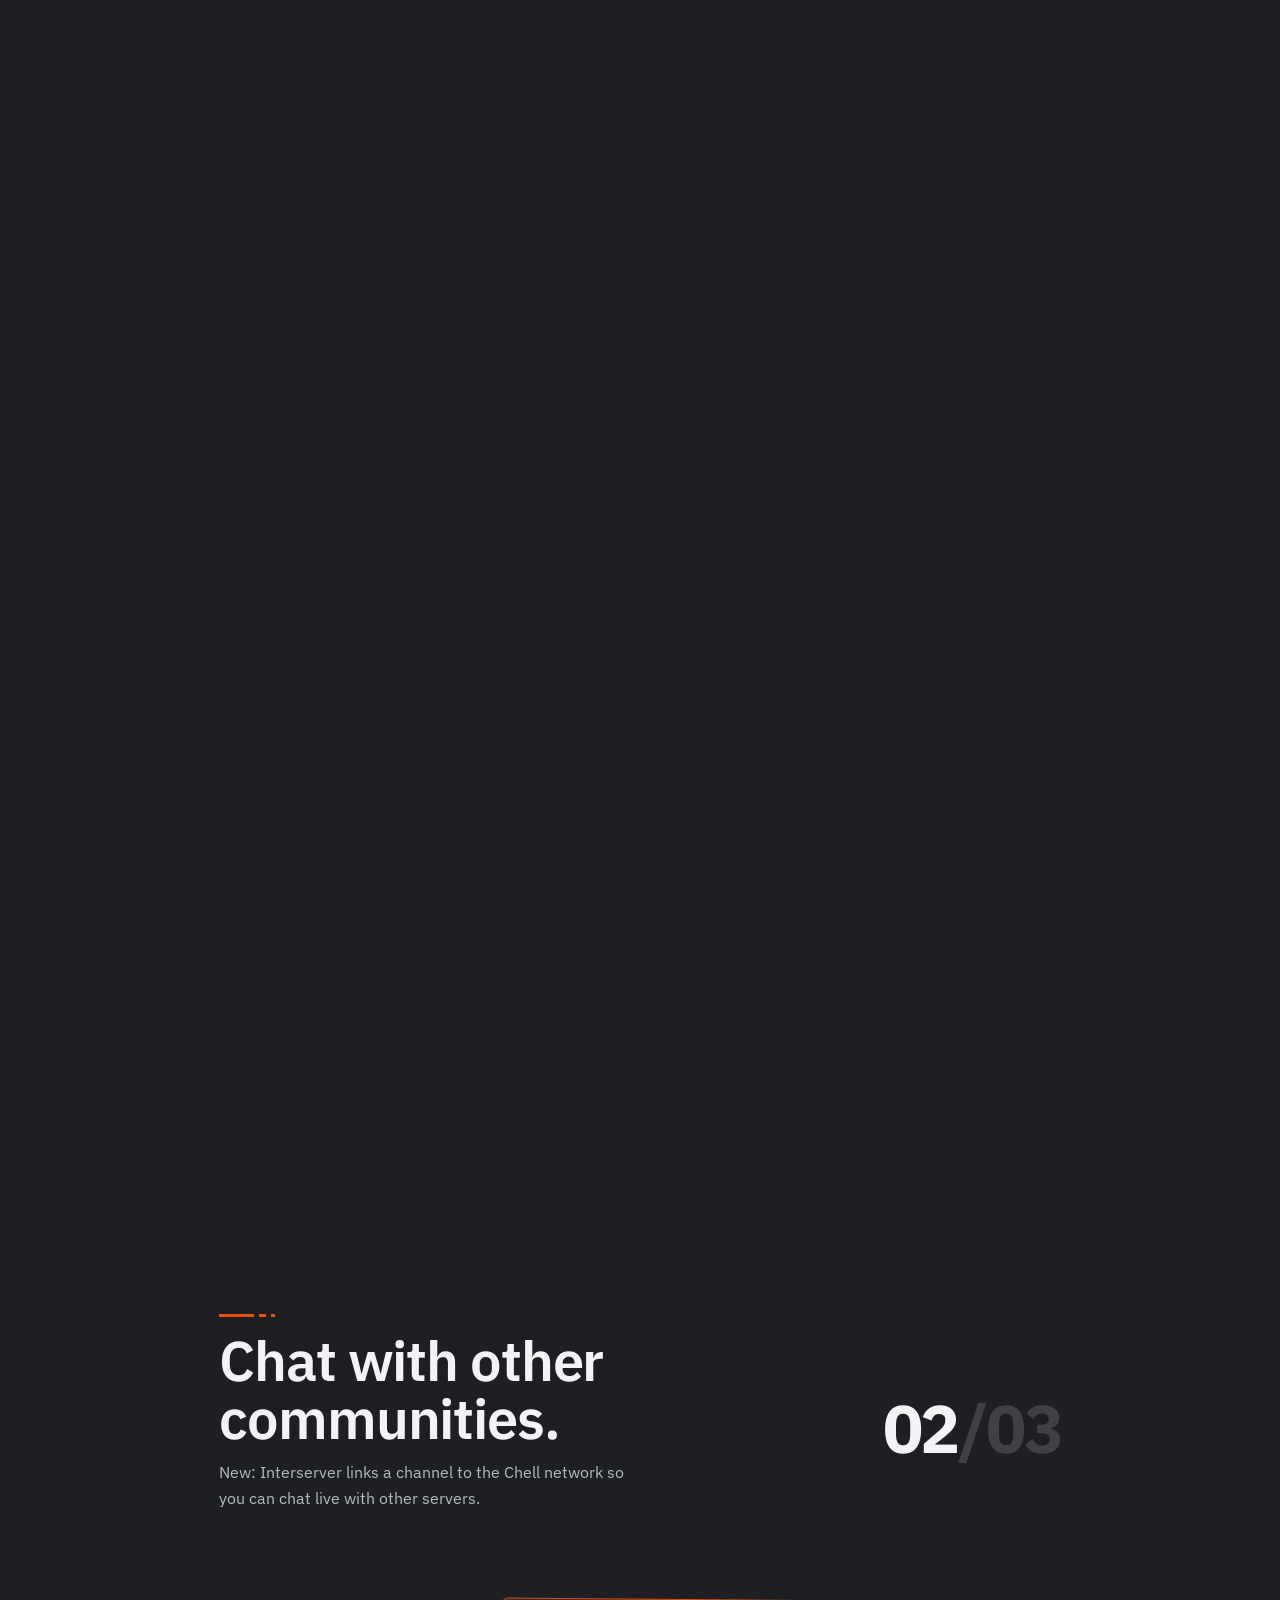
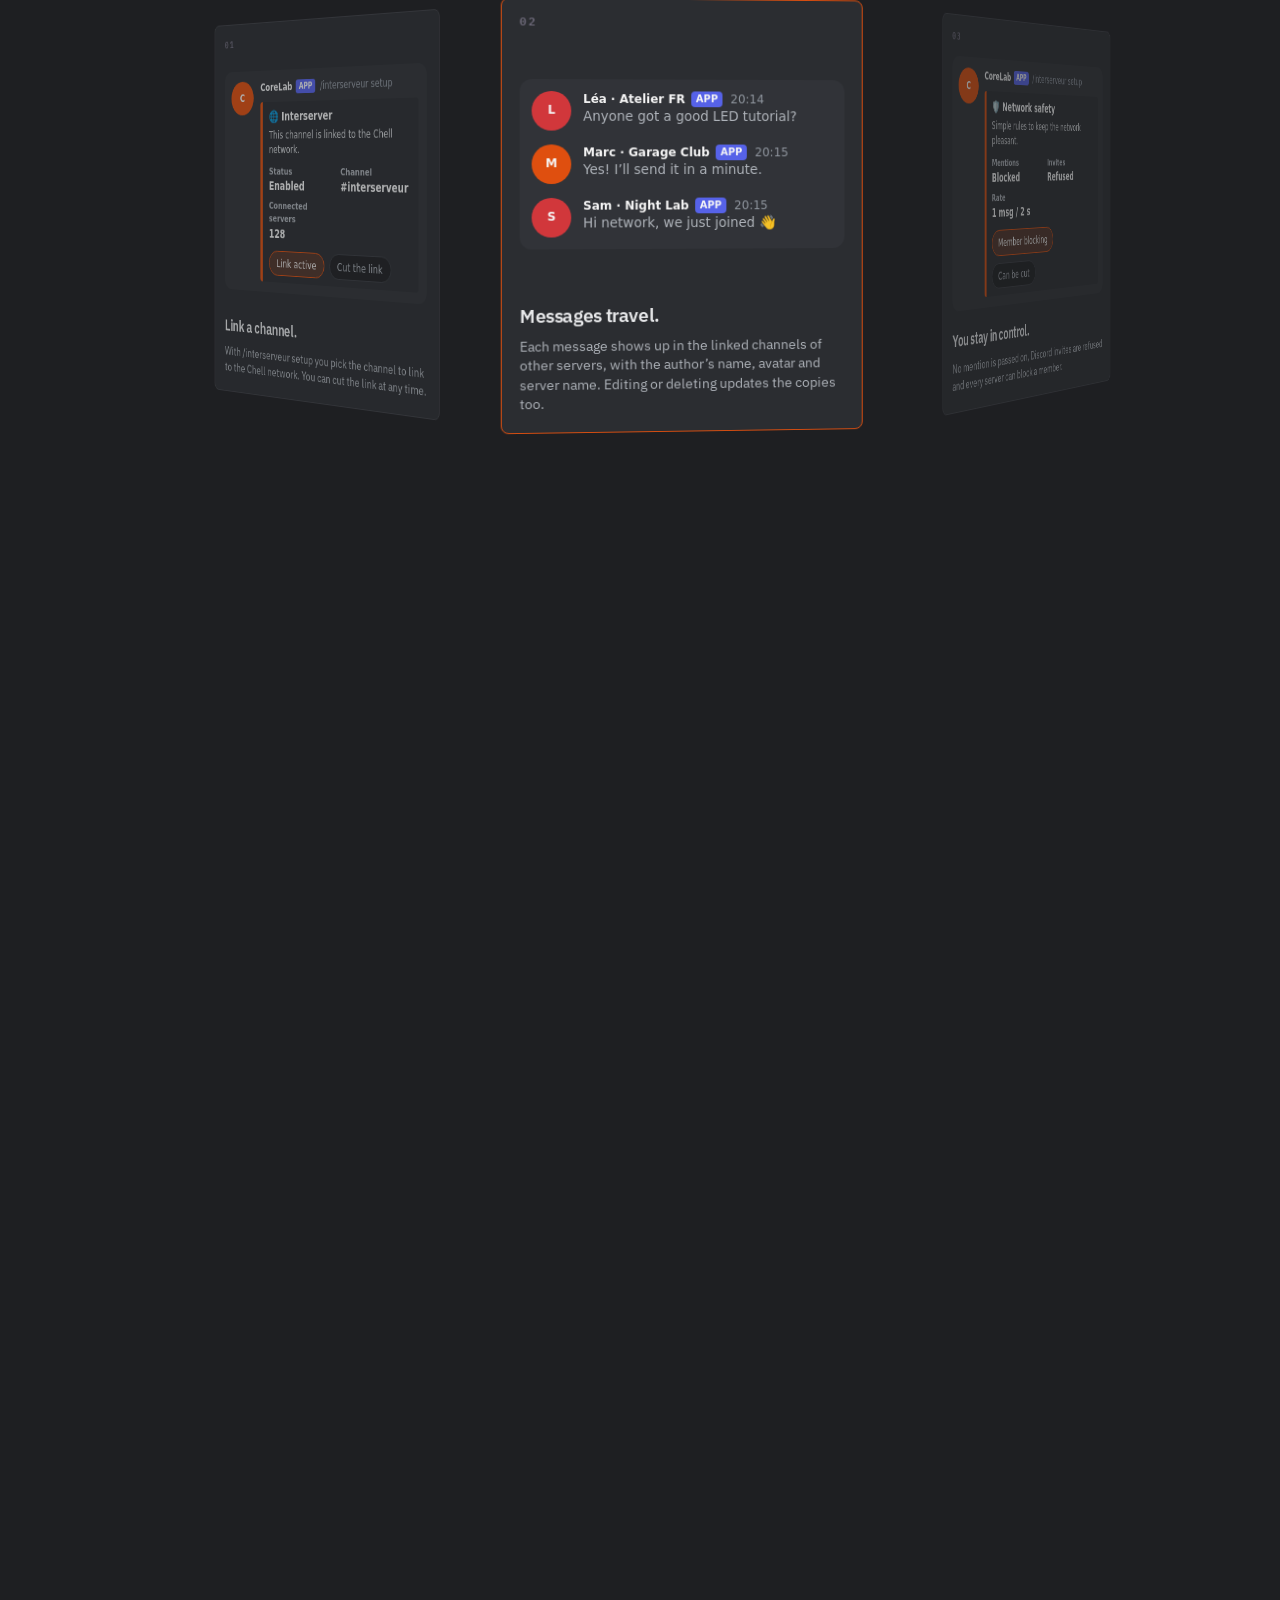
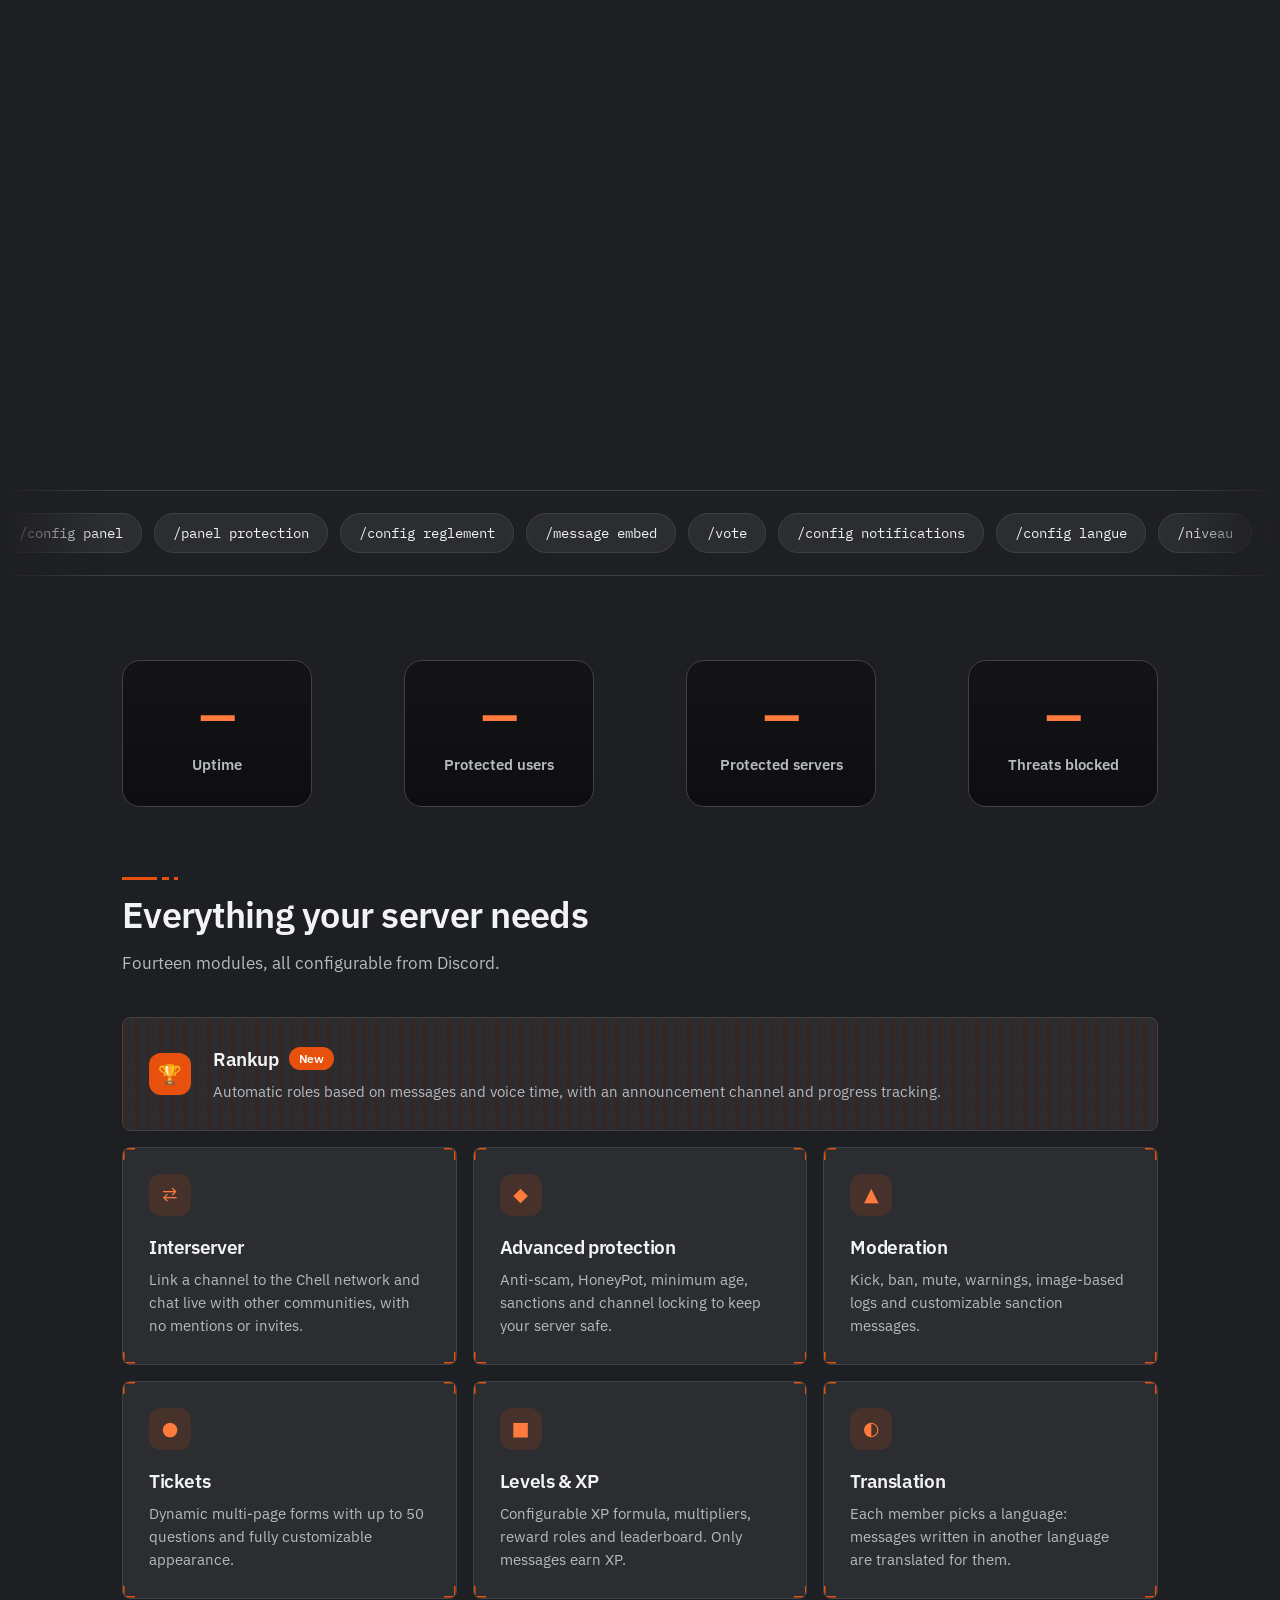
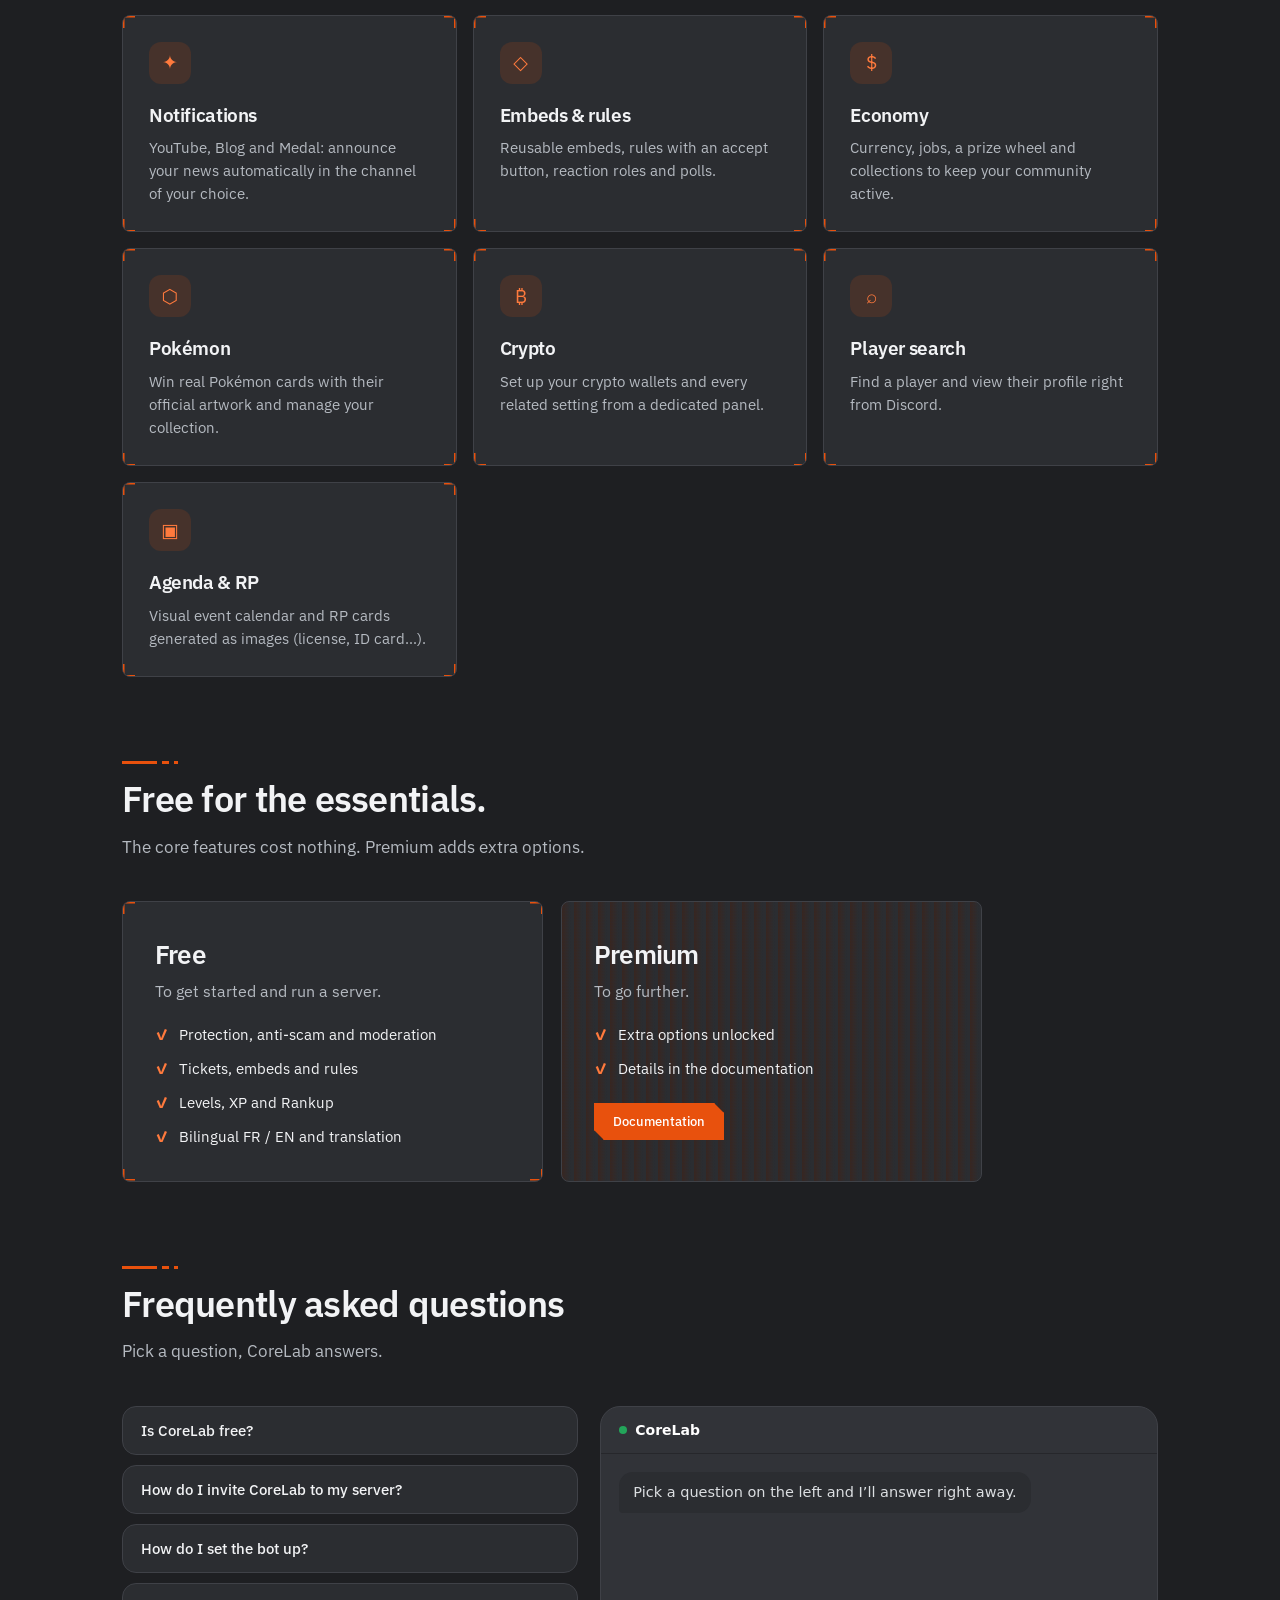
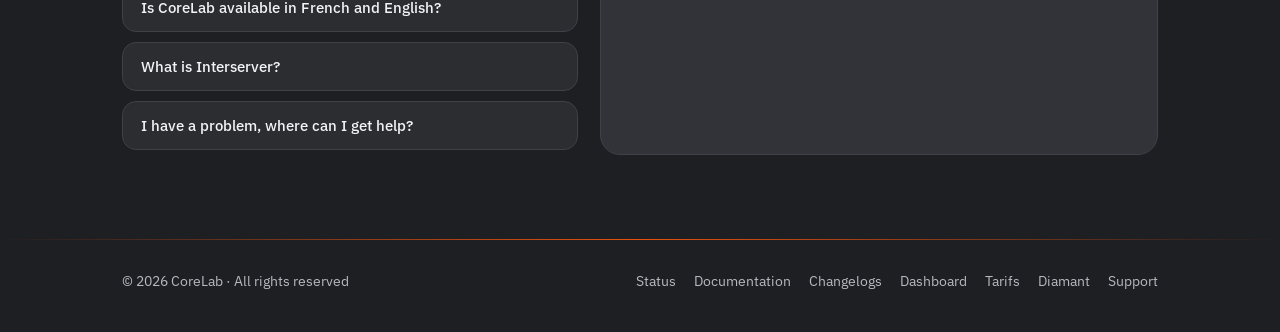
==== commit a24b1fb4: "changement de style chargement de acueil et relooking" ====
--- a/index.html
+++ b/index.html
@@ -10,7 +10,7 @@
 <link rel="preconnect" href="https://fonts.googleapis.com">
 <link rel="preconnect" href="https://fonts.gstatic.com" crossorigin>
 <link href="https://fonts.googleapis.com/css2?family=Bricolage+Grotesque:opsz,wght@12..96,400;12..96,600;12..96,800&display=swap" rel="stylesheet">
-<script>document.documentElement.classList.add("js");try{var _t=localStorage.getItem("cl_theme");if(_t)document.documentElement.setAttribute("data-theme",_t)}catch(e){}</script>
+<script>document.documentElement.classList.add("js");try{if(sessionStorage.getItem("cl_intro"))document.documentElement.classList.add("seen");else sessionStorage.setItem("cl_intro","1")}catch(e){}try{var _t=localStorage.getItem("cl_theme");if(_t)document.documentElement.setAttribute("data-theme",_t)}catch(e){}</script>
 <title>CoreLab</title>
 <style>
 :root{--bg:#1e1f22;--s1:#2b2d31;--s2:#313338;--ln:#3f4147;--tx:#f2f3f5;--mu:#b5bac1;--ac:#e8510d;--ac2:#ff7a3d;--r:16px;--f:"Bricolage Grotesque",system-ui,-apple-system,"Segoe UI",Roboto,sans-serif;--mono:ui-monospace,Menlo,Consolas,monospace;--nav:64px}
@@ -354,7 +354,13 @@
 <link rel="stylesheet" href="pro.css">
 </head>
 <body>
-<div id="intro" aria-hidden="true"><svg viewBox="0 0 100 130"><path class="s" d="M50 5 91 20v33c0 27-17 45-41 54C26 98 9 80 9 53V20z"/><path class="c" d="M34 56l12 12 22-26"/><text class="t" x="51" y="124">PROTECTION ACTIVE</text></svg></div>
+<div id="intro" aria-hidden="true"><div class="ib">
+<div class="ish"><svg viewBox="0 0 100 120"><path class="s" d="M50 5 91 20v33c0 27-17 45-41 54C26 98 9 80 9 53V20z"/><path class="c" d="M34 56l12 12 22-26"/></svg><i class="scan"></i></div>
+<div class="itl">CORELAB // SÉCURITÉ</div>
+<ul class="ilog"><li>Analyse des liens suspects<b>OK</b></li><li>Détection anti-scam<b>OK</b></li><li>Filtrage des invitations<b>OK</b></li><li>Pare-feu du serveur<b>OK</b></li></ul>
+<div class="ibar"><i></i></div>
+<div class="ist">PROTECTION ACTIVE</div>
+</div></div>
 <div id="prog"></div>
 
 <header>
@@ -393,6 +399,16 @@
 <div class="pin">
 <div class="aur" aria-hidden="true"><i></i><i></i><i></i></div>
 <canvas id="net" aria-hidden="true"></canvas>
+<div class="cyb" aria-hidden="true">
+<div class="cyb-grid"></div>
+<div class="cyb-radar"><i></i></div>
+<div class="cyb-scan"></div>
+<span class="cyb-c tl"></span><span class="cyb-c tr"></span><span class="cyb-c bl"></span><span class="cyb-c br"></span>
+<div class="cyb-t tl"><i></i>SYS // ONLINE</div>
+<div class="cyb-t tr"><span class="fr">STATUT : PROTÉGÉ</span><span class="en">STATUS: PROTECTED</span></div>
+<div class="cyb-feed" id="cybFeed"></div>
+<div class="cyb-box"><div class="cyb-bt"><span class="fr">INTERCEPTIONS · DÉMO</span><span class="en">INTERCEPTS · DEMO</span></div><div class="cyb-bn" id="cybN">0000</div><div class="cyb-bar"><i></i></div></div>
+</div>
 <div class="neon" aria-hidden="true"><i class="aura"></i><svg viewBox="-100 -100 200 200"><g class="rings"><g class="ra"><circle r="96"/></g><g class="rb"><rect x="-70" y="-70" width="140" height="140"/></g><g class="rc"><rect x="-70" y="-70" width="140" height="140" transform="rotate(45)"/></g><g class="rd"><circle cy="-96" r="2.4"/><circle cx="96" r="2.4"/><circle cy="96" r="2.4"/><circle cx="-96" r="2.4"/></g></g><g class="ol"><path pathLength="1" style="--k:0" d="M61.3 4.9 59.8 5.2 51.6 14.0 51.0 14.0 42.4 5.2 41.5 4.9 40.0 5.2 30.2 15.0 28.7 15.0 18.3 4.9 16.8 5.2 7.0 15.3 6.7 16.8 17.1 27.2 17.1 27.8 6.7 38.1 6.7 39.7 16.2 48.5 6.7 57.1 6.7 58.6 7.3 59.5 18.9 67.7 30.5 73.2 32.3 73.2 39.1 66.8 39.7 65.0 38.5 63.5 34.5 61.6 28.1 57.7 17.1 48.5 28.1 38.1 29.9 38.8 38.8 47.3 48.2 54.9 50.4 55.2 53.1 53.1 58.0 48.2 58.0 45.8 41.2 27.2 41.2 25.6 51.3 15.6 56.8 20.8 64.7 31.4 66.5 35.1 68.4 37.2 69.0 37.2 76.6 29.6 76.6 27.2 72.0 18.6 66.2 10.4Z"/><path pathLength="1" style="--k:1" d="M-63.8 7.3 -72.0 19.2 -75.7 26.2 -76.0 29.3 -71.1 34.8 -68.1 37.2 -66.5 36.0 -61.3 27.2 -55.2 19.5 -51.0 15.3 -48.5 17.4 -40.6 25.9 -40.6 26.9 -54.9 42.1 -58.0 46.4 -57.7 47.9 -50.7 54.9 -48.8 55.5 -47.0 54.3 -29.3 38.1 -28.1 38.1 -17.4 48.5 -27.8 57.7 -33.9 61.6 -38.1 63.8 -39.4 65.0 -39.4 65.9 -32.3 72.9 -30.5 73.5 -22.9 70.2 -13.7 64.4 -6.4 58.6 -6.4 57.7 -16.2 48.8 -16.2 48.2 -10.1 43.0 -6.7 39.7 -6.4 38.8 -16.2 29.3 -17.1 27.8 -6.7 17.1 -6.4 15.9 -16.8 5.2 -18.6 4.9 -28.7 15.0 -30.2 15.0 -40.3 4.9 -41.8 4.9 -42.7 5.5 -50.7 14.0 -51.3 14.0 -59.5 5.2 -61.3 4.9Z"/><path pathLength="1" style="--k:2" d="M-6.4 -62.0 -15.3 -68.7 -22.3 -72.9 -29.6 -76.3 -32.3 -76.0 -39.4 -69.0 -39.4 -68.1 -38.1 -66.8 -29.0 -61.6 -17.4 -52.2 -17.4 -51.6 -27.8 -41.5 -29.0 -41.5 -36.6 -48.8 -46.1 -56.8 -48.8 -58.6 -50.7 -58.3 -57.7 -51.3 -57.7 -48.8 -50.7 -40.6 -42.7 -32.7 -40.6 -29.9 -41.2 -28.1 -50.0 -18.9 -51.3 -18.6 -59.5 -28.1 -63.8 -34.2 -66.5 -39.1 -68.1 -40.3 -69.0 -40.0 -75.7 -33.3 -76.3 -32.0 -75.7 -29.3 -69.9 -18.9 -62.0 -8.2 -59.8 -7.9 -51.0 -17.4 -41.8 -7.9 -40.3 -7.9 -29.9 -18.0 -28.4 -17.7 -18.6 -7.9 -16.8 -8.2 -6.4 -18.9 -6.7 -20.1 -16.8 -30.2 -16.8 -31.1 -6.4 -41.5 -6.4 -43.0 -7.0 -43.9 -15.6 -51.6 -15.3 -52.8 -6.4 -60.7Z"/><path pathLength="1" style="--k:3" d="M8.2 -63.5 6.7 -62.0 6.7 -60.7 12.5 -55.8 16.2 -51.9 7.0 -43.6 6.7 -41.8 16.2 -32.3 17.1 -30.5 7.3 -20.8 6.7 -19.5 7.0 -18.3 17.7 -7.9 18.9 -7.9 29.6 -18.3 30.8 -18.0 40.6 -7.9 42.1 -7.9 51.0 -17.1 51.9 -17.1 55.8 -13.1 59.8 -8.2 61.6 -7.9 69.3 -17.1 75.4 -27.2 76.9 -31.1 76.6 -33.0 69.9 -40.0 68.1 -40.3 62.9 -32.0 58.3 -25.9 51.9 -18.9 50.7 -18.9 41.2 -29.0 41.2 -30.5 56.2 -46.7 58.0 -49.1 58.0 -51.0 50.7 -58.3 49.1 -58.6 38.8 -50.7 29.9 -42.1 28.1 -41.5 18.0 -51.3 17.7 -52.2 26.6 -59.8 31.4 -63.2 39.4 -67.4 39.4 -69.3 31.7 -76.6 27.2 -75.4 20.4 -72.0Z"/></g></svg></div>
 <canvas id="dust" aria-hidden="true"></canvas>
 <div class="heroTxt wrap">
@@ -851,6 +867,18 @@
 })();
 marquee();set(L);onScroll();loadStats();setInterval(loadStats,15000);setInterval(function(){if(!document.hidden){live();var e=$("[data-f=\"dur\"]");if(e&&!FAIL&&LAST&&typeof SV.uptime_s==="number")e.textContent=fmtDur(SV.uptime_s+(Date.now()-LAST)/1000)}},1000);
 </script>
+<script>
+(function(){var f=document.getElementById("cybFeed"),n=document.getElementById("cybN");if(!f||!n)return;
+var D=[["Lien scam · discord-nltro.gift","Scam link · discord-nltro.gift"],["Token grabber · free-nitro.exe","Token grabber · free-nitro.exe"],["Raid · 38 comptes / 4 s","Raid · 38 accounts / 4 s"],["@everyone · spam de masse","@everyone · mass spam"],["Invitation · discord.gg/••••","Invite · discord.gg/••••"],["HoneyPot · compte piégé","HoneyPot · account trapped"],["Phishing · steamcommunlty.ru","Phishing · steamcommunlty.ru"]];
+var c=0,k=Math.floor(Math.random()*D.length);
+function p(x){return(x<10?"0":"")+x}
+function add(){var en=document.documentElement.lang==="en"?1:0,d=new Date(),it=document.createElement("div"),a=document.createElement("span"),e=document.createElement("em"),b=document.createElement("b");
+it.className="cyb-it";a.textContent=p(d.getHours())+":"+p(d.getMinutes())+":"+p(d.getSeconds());e.textContent=D[k%D.length][en];b.textContent=en?"BLOCKED":"BLOQUÉ";k++;
+it.appendChild(a);it.appendChild(e);it.appendChild(b);f.appendChild(it);while(f.children.length>4)f.removeChild(f.firstChild);
+c++;n.textContent=String(c).length<4?("0000"+c).slice(-4):String(c)}
+if(window.matchMedia&&matchMedia("(prefers-reduced-motion:reduce)").matches){add();add();add();return}
+setTimeout(function(){add();setInterval(function(){if(!document.hidden)add()},1700)},document.documentElement.classList.contains("seen")?300:2300)})();
+</script>
 <script src="fx.js" defer></script>
 </body>
 </html>
--- a/pro.css
+++ b/pro.css
@@ -146,14 +146,31 @@
  background-image:var(--hud);background-size:26px 2px,2px 26px,26px 2px,2px 26px,26px 2px,2px 26px,26px 2px,2px 26px;
  background-position:0 0,0 0,100% 0,100% 0,0 100%,0 100%,100% 100%,100% 100%;background-origin:content-box;background-repeat:no-repeat;
  animation:clov 2.4s forwards}
-#intro svg{width:150px;height:auto;overflow:visible}
-#intro .s{fill:rgba(232,81,13,.14);fill-opacity:0;stroke:#e8510d;stroke-width:2.5;stroke-linejoin:round;stroke-dasharray:400;stroke-dashoffset:400;animation:intd 1s .2s ease-out forwards,intfl .4s 1.1s forwards}
-#intro .c{fill:none;stroke:#2fb872;stroke-width:4;stroke-linecap:round;stroke-linejoin:round;stroke-dasharray:60;stroke-dashoffset:60;animation:intd .4s 1.2s ease-out forwards}
-#intro .t{font:500 6px var(--mono);letter-spacing:1.6px;fill:#2fb872;text-anchor:middle;opacity:0;animation:into .5s 1.3s forwards}
+#intro .ib{display:flex;flex-direction:column;align-items:center;gap:14px;width:min(320px,82vw)}
+#intro .ish{position:relative;width:104px;overflow:hidden}
+#intro svg{display:block;width:104px;height:auto;overflow:visible}
+#intro .s{fill:rgba(232,81,13,.14);fill-opacity:0;stroke:#e8510d;stroke-width:2.5;stroke-linejoin:round;stroke-dasharray:400;stroke-dashoffset:400;animation:intd .8s .1s ease-out forwards,intfl .4s .9s forwards}
+#intro .c{fill:none;stroke:#2fb872;stroke-width:5;stroke-linecap:round;stroke-linejoin:round;stroke-dasharray:60;stroke-dashoffset:60;animation:intd .35s 1.55s ease-out forwards}
+#intro .scan{position:absolute;left:0;right:0;top:0;height:2px;background:#2fb872;box-shadow:0 0 12px 3px rgba(47,184,114,.55);opacity:0;animation:intscan 1.3s .3s ease-in-out forwards}
+#intro .itl{font:600 11px var(--mono);letter-spacing:.22em;color:#e8510d}
+#intro .ilog{list-style:none;margin:0;padding:0;width:100%;display:flex;flex-direction:column;gap:6px;font:500 11px var(--mono);color:#9aa0aa}
+#intro .ilog li{display:flex;justify-content:space-between;gap:10px;opacity:0;animation:into .25s forwards}
+#intro .ilog li::before{content:">";color:#e8510d;margin-right:8px}
+#intro .ilog li{justify-content:flex-start}
+#intro .ilog b{margin-left:auto;color:#2fb872;font-weight:600;letter-spacing:.08em}
+#intro .ilog li:nth-child(1){animation-delay:.45s}
+#intro .ilog li:nth-child(2){animation-delay:.75s}
+#intro .ilog li:nth-child(3){animation-delay:1.05s}
+#intro .ilog li:nth-child(4){animation-delay:1.35s}
+#intro .ibar{width:100%;height:3px;background:#313338;border-radius:2px;overflow:hidden}
+#intro .ibar i{display:block;height:100%;width:100%;background:linear-gradient(90deg,#e8510d,#2fb872);transform-origin:left;transform:scaleX(0);animation:intbar 1.6s .2s ease-in-out forwards}
+#intro .ist{font:600 12px var(--mono);letter-spacing:.28em;color:#2fb872;opacity:0;animation:into .3s 1.7s forwards}
+@keyframes intscan{0%{opacity:1;transform:translateY(0)}90%{opacity:1}100%{opacity:0;transform:translateY(118px)}}
+@keyframes intbar{to{transform:scaleX(1)}}
 @keyframes intd{to{stroke-dashoffset:0}}
 @keyframes intfl{to{fill-opacity:1}}
 @keyframes into{to{opacity:1}}
-@keyframes clov{0%,78%{opacity:1;visibility:visible}100%{opacity:0;visibility:hidden}}
+@keyframes clov{0%,84%{opacity:1;visibility:visible}100%{opacity:0;visibility:hidden}}
 /* le contenu du hero apparaît une fois l'écran d'initialisation parti */
 html:has(#accueil) .heroTxt>:nth-child(1){animation-delay:1.9s}
 html:has(#accueil) .heroTxt>:nth-child(2){animation-delay:2s}
@@ -163,6 +180,15 @@
 html:has(#accueil) .heroTxt>:nth-child(6){animation-delay:2.4s}
 html:has(#accueil) .heroTxt>:nth-child(n+7){animation-delay:2.5s}
 @media(prefers-reduced-motion:reduce){#intro{display:none!important}}
+/* intro déjà jouée dans cet onglet (clic sur Accueil) : pas d'écran de chargement, le hero apparaît direct */
+html.seen #intro{display:none!important}
+html.seen:has(#accueil) .heroTxt>:nth-child(n){animation-delay:0s}
+html.seen:has(#accueil) .heroTxt>:nth-child(2){animation-delay:.1s}
+html.seen:has(#accueil) .heroTxt>:nth-child(3){animation-delay:.2s}
+html.seen:has(#accueil) .heroTxt>:nth-child(4){animation-delay:.3s}
+html.seen:has(#accueil) .heroTxt>:nth-child(5){animation-delay:.4s}
+html.seen:has(#accueil) .heroTxt>:nth-child(6){animation-delay:.5s}
+html.seen:has(#accueil) .heroTxt>:nth-child(n+7){animation-delay:.6s}
 
 /* plus de rond qui s'ouvre à l'arrivée sur une page (la fermeture au clic reste) */
 html:not(.fxout)::before,html:not(.fxout)::after{animation:none!important;visibility:hidden!important}
@@ -269,4 +295,42 @@
 footer{border-top:1px solid transparent;border-image:linear-gradient(90deg,transparent,var(--ac) 50%,transparent) 1}
 
 /* menu latéral du dashboard : halo discret sur l'entrée active */
-.sv.on{background:linear-gradient(90deg,rgba(232,81,13,.14),var(--s2) 70%)!important}+.sv.on{background:linear-gradient(90deg,rgba(232,81,13,.14),var(--s2) 70%)!important}
+
+/* ===================== ACCUEIL : HUD cyber protection ===================== */
+.cyb{position:absolute;inset:0;overflow:hidden;pointer-events:none;z-index:1;animation:pgfade .8s 2.2s both}
+html.seen .cyb{animation-delay:.1s}
+.cyb-grid{position:absolute;inset:0;background-image:linear-gradient(rgba(232,81,13,.08) 1px,transparent 1px),linear-gradient(90deg,rgba(232,81,13,.08) 1px,transparent 1px);background-size:44px 44px;-webkit-mask-image:radial-gradient(ellipse 75% 65% at 50% 45%,#000 25%,transparent 80%);mask-image:radial-gradient(ellipse 75% 65% at 50% 45%,#000 25%,transparent 80%)}
+.cyb-radar{position:absolute;left:50%;top:46%;width:min(130vw,980px);aspect-ratio:1;transform:translate(-50%,-50%);border-radius:50%;background:repeating-radial-gradient(circle,transparent 0 62px,rgba(232,81,13,.16) 62px 63px);-webkit-mask-image:radial-gradient(circle,#000 20%,transparent 68%);mask-image:radial-gradient(circle,#000 20%,transparent 68%)}
+.cyb-radar::before{content:"";position:absolute;inset:0;background:linear-gradient(rgba(232,81,13,.2),rgba(232,81,13,.2)) center/100% 1px no-repeat,linear-gradient(rgba(232,81,13,.2),rgba(232,81,13,.2)) center/1px 100% no-repeat}
+.cyb-radar i{position:absolute;inset:0;border-radius:50%;background:conic-gradient(from 0deg,rgba(47,184,114,0) 0deg 290deg,rgba(47,184,114,.3) 357deg,rgba(47,184,114,.55) 360deg);animation:cybspin 5s linear infinite}
+.cyb-scan{position:absolute;inset:0;background:repeating-linear-gradient(transparent 0 3px,rgba(0,0,0,.1) 3px 4px);opacity:.6;overflow:hidden}
+.cyb-scan::after{content:"";position:absolute;left:0;right:0;top:-140px;height:140px;background:linear-gradient(transparent,rgba(47,184,114,.09),transparent);animation:cybbeam 6.5s linear infinite}
+.cyb-c{position:absolute;width:30px;height:30px;border:0 solid var(--ac)}
+.cyb-c.tl{top:calc(var(--nav) + 12px);left:16px;border-top-width:2px;border-left-width:2px}
+.cyb-c.tr{top:calc(var(--nav) + 12px);right:16px;border-top-width:2px;border-right-width:2px}
+.cyb-c.bl{bottom:16px;left:16px;border-bottom-width:2px;border-left-width:2px}
+.cyb-c.br{bottom:16px;right:16px;border-bottom-width:2px;border-right-width:2px}
+.cyb-t{position:absolute;top:calc(var(--nav) + 52px);display:flex;align-items:center;gap:8px;font:500 10.5px var(--mono);letter-spacing:.16em;color:var(--mu)}
+.cyb-t.tl{left:22px}.cyb-t.tr{right:22px;color:var(--ok,#2fb872)}
+.cyb-t i{width:7px;height:7px;border-radius:50%;background:var(--ok,#2fb872);animation:cyping 2.2s ease-out infinite}
+.cyb-feed{position:absolute;left:24px;bottom:84px;width:290px;display:flex;flex-direction:column;gap:6px;font:500 11px var(--mono)}
+.cyb-it{display:flex;align-items:center;gap:9px;padding:7px 10px;border:1px solid var(--ln);border-left:2px solid var(--ac);background:rgba(30,31,34,.78);color:var(--mu);white-space:nowrap;overflow:hidden;animation:cybit .45s ease-out}
+.cyb-it span{color:var(--ac2);opacity:.85}
+.cyb-it em{font-style:normal;overflow:hidden;text-overflow:ellipsis;color:var(--tx)}
+.cyb-it b{margin-left:auto;color:var(--ok,#2fb872);font-weight:600;letter-spacing:.08em;font-size:10px}
+.cyb-feed .cyb-it:nth-child(1){opacity:.35}.cyb-feed .cyb-it:nth-child(2){opacity:.6}.cyb-feed .cyb-it:nth-child(3){opacity:.85}
+.cyb-box{position:absolute;right:24px;bottom:84px;width:200px;padding:10px 12px;border:1px solid var(--ln);border-right:2px solid var(--ok,#2fb872);background:rgba(30,31,34,.78);font-family:var(--mono)}
+.cyb-bt{font-size:9.5px;letter-spacing:.14em;color:var(--mu)}
+.cyb-bn{font:700 30px/1.2 var(--mono);color:var(--ok,#2fb872);letter-spacing:.06em;text-shadow:0 0 14px rgba(47,184,114,.45)}
+.cyb-bar{height:3px;margin-top:6px;background:var(--s2);overflow:hidden}
+.cyb-bar i{display:block;height:100%;width:40%;background:linear-gradient(90deg,transparent,var(--ok,#2fb872));animation:cybload 1.8s ease-in-out infinite}
+@keyframes cybspin{to{transform:rotate(360deg)}}
+@keyframes cybbeam{to{top:100%}}
+@keyframes cybit{from{opacity:0;transform:translateX(-18px)}}
+@keyframes cybload{from{transform:translateX(-100%)}to{transform:translateX(300%)}}
+@keyframes cyglitch{0%,91%,100%{transform:none}92%{transform:translateX(-3px) skewX(-7deg)}94%{transform:translateX(3px) skewX(6deg)}96%{transform:translateX(-1px)}}
+.hub.shield svg{animation:cyfloat 5s ease-in-out infinite,cyglow 3.2s ease-in-out infinite,cyglitch 6s steps(1) infinite}
+@media(max-width:1180px){.cyb-feed,.cyb-box{display:none}}
+@media(max-width:600px){.cyb-t{display:none}}
+@media(prefers-reduced-motion:reduce){.cyb-radar i,.cyb-scan::after,.cyb-bar i,.cyb-t i,.hub.shield svg{animation:none!important}}
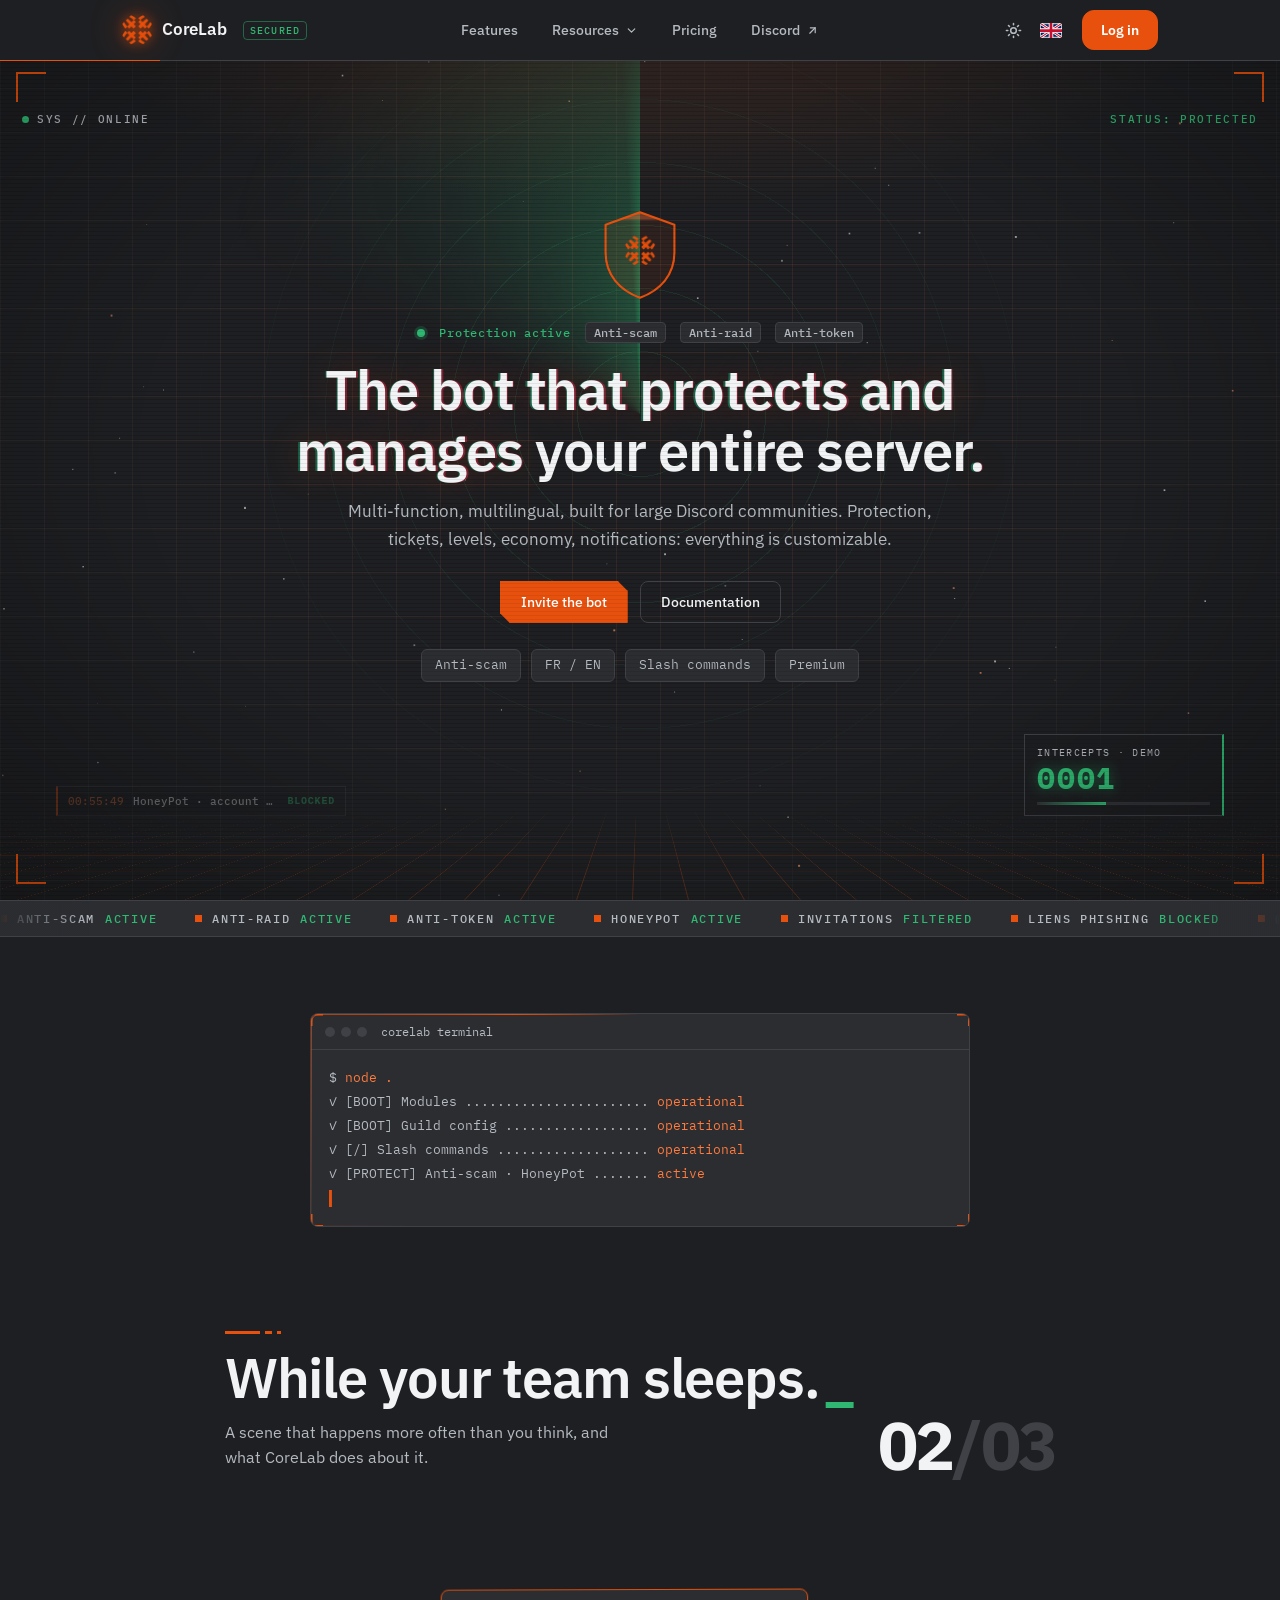
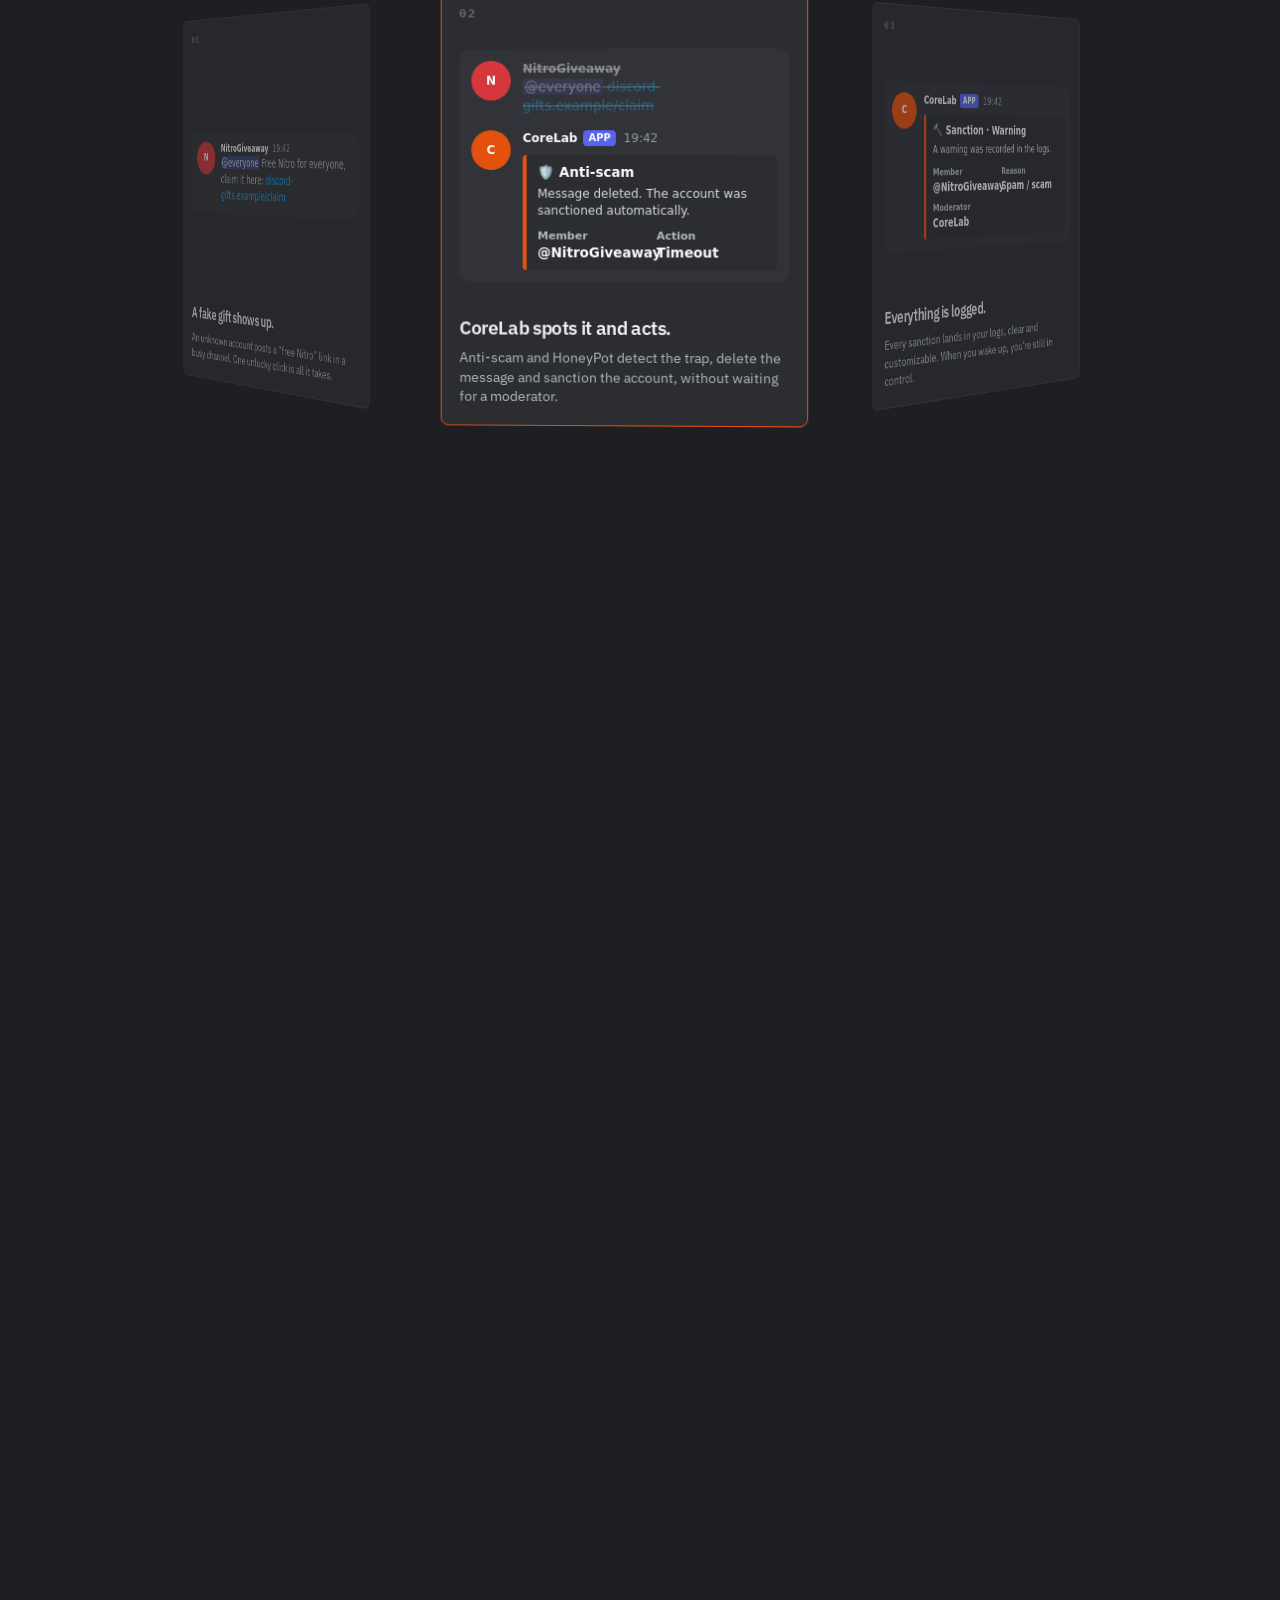
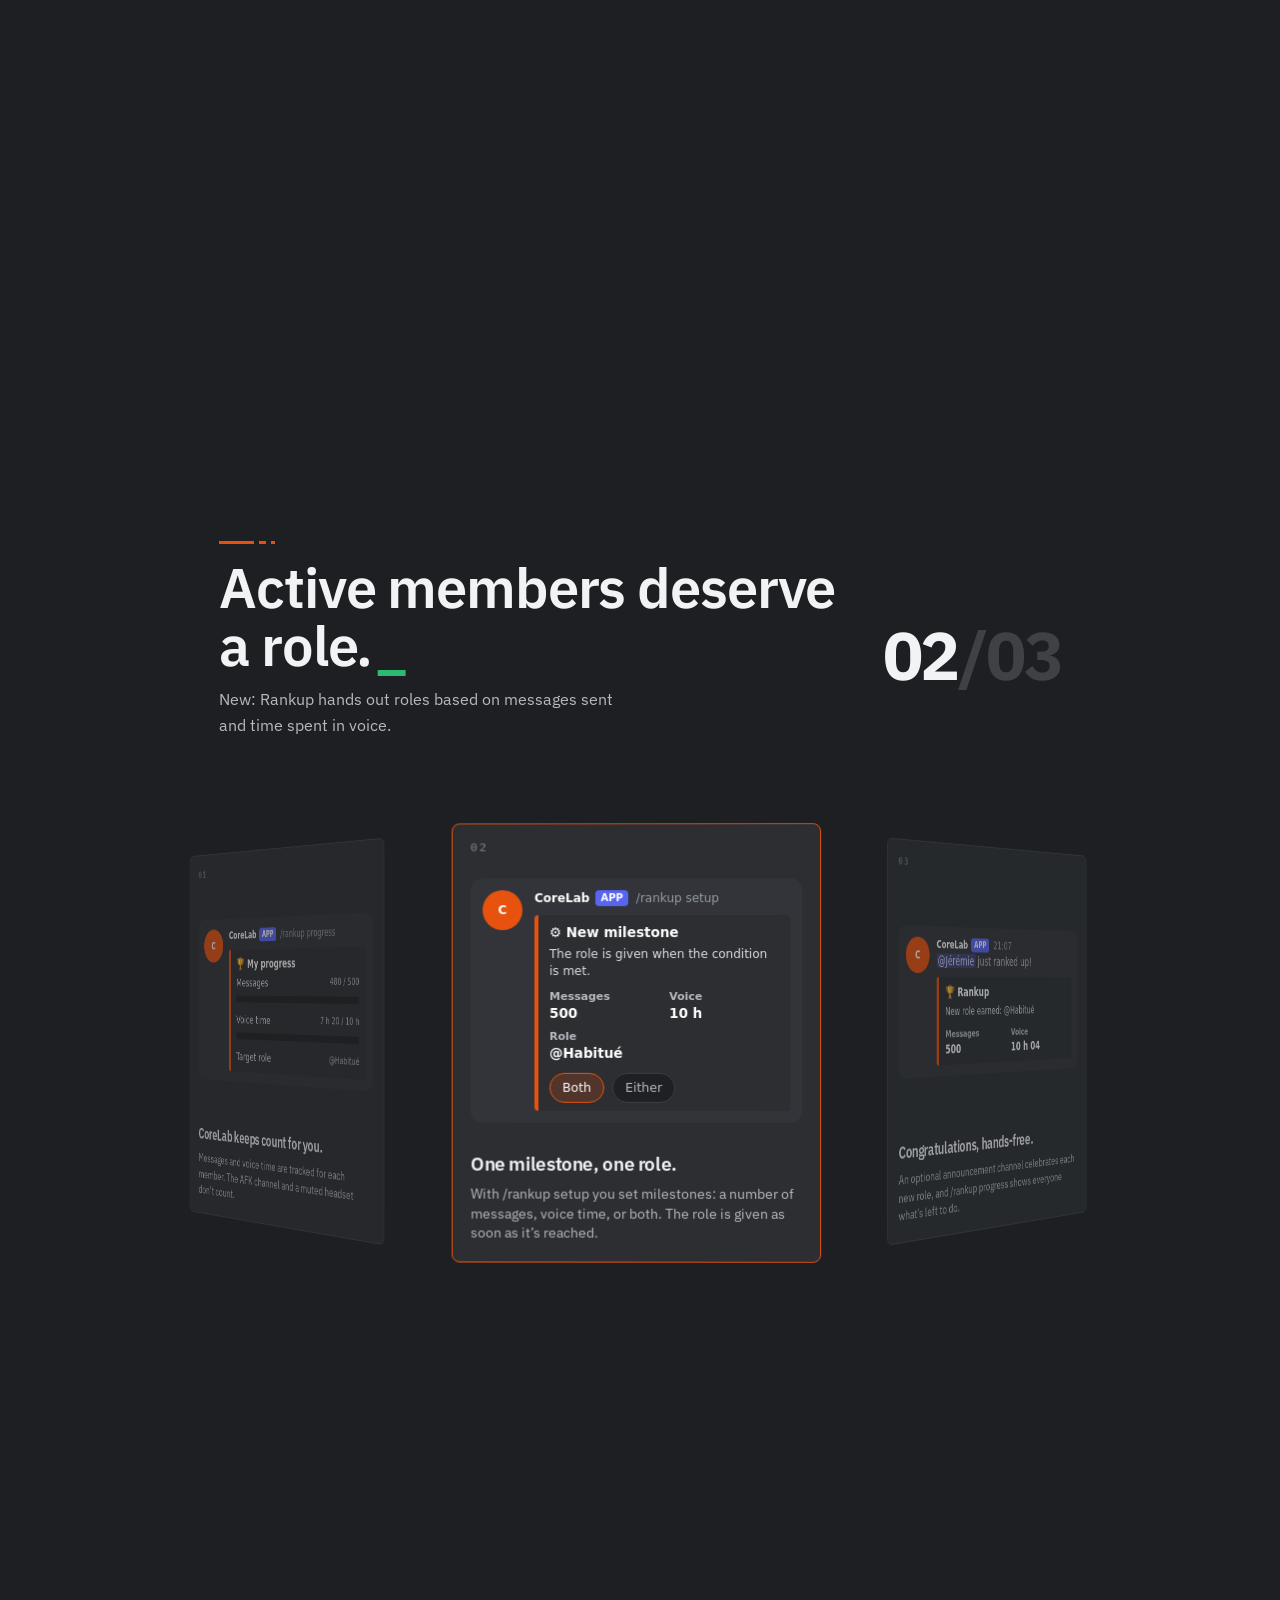
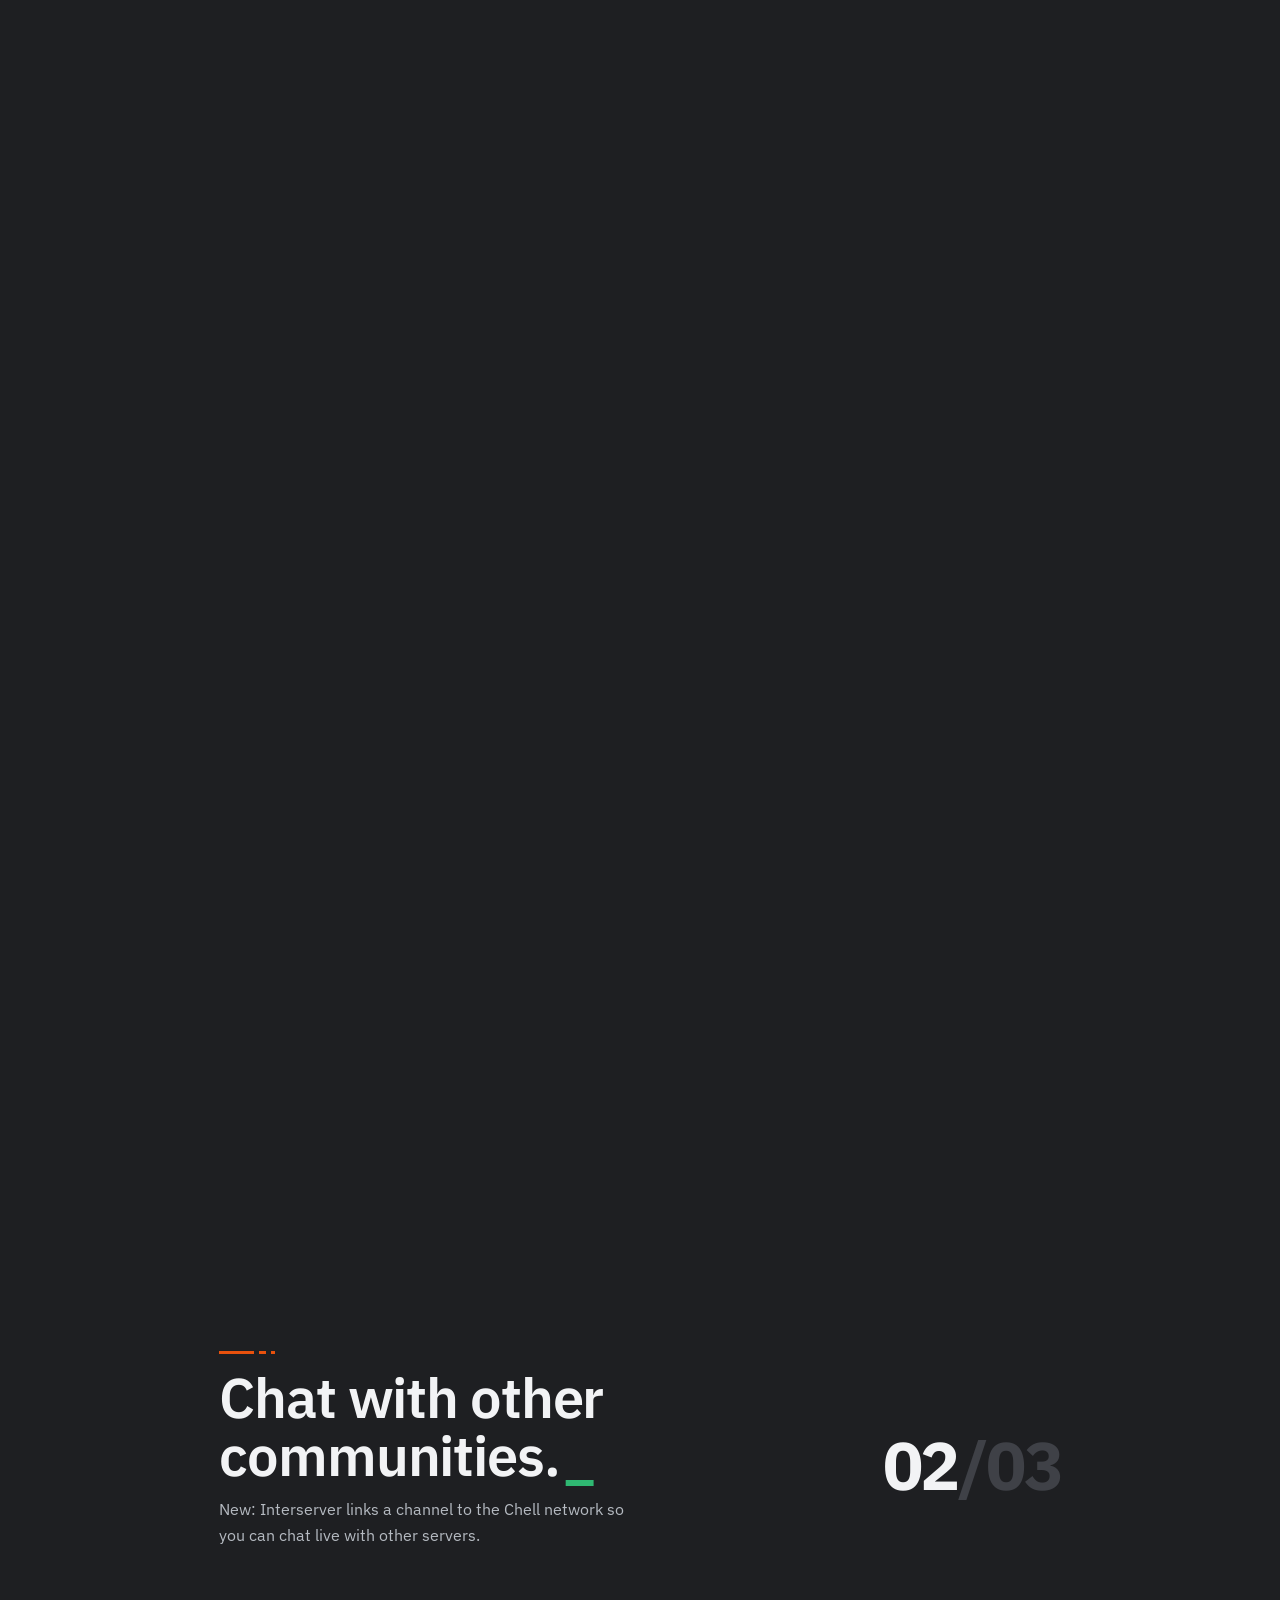
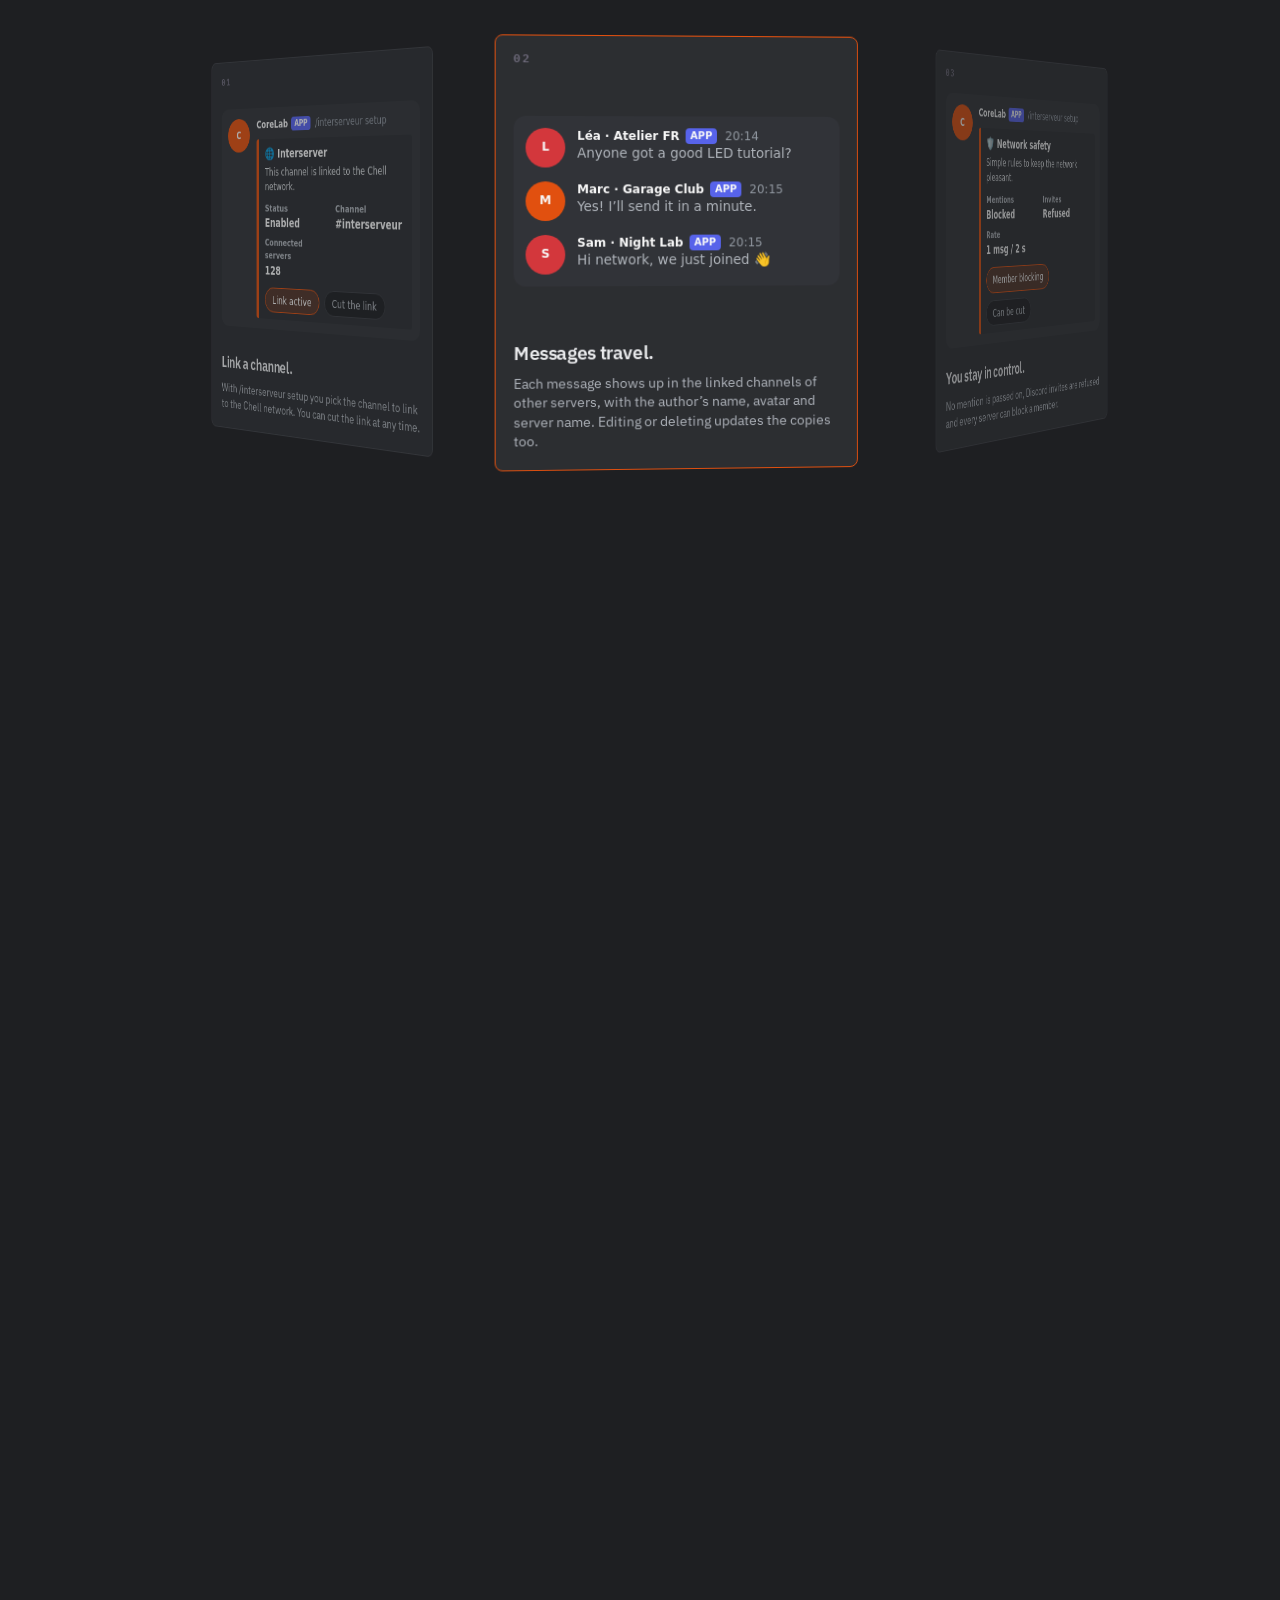
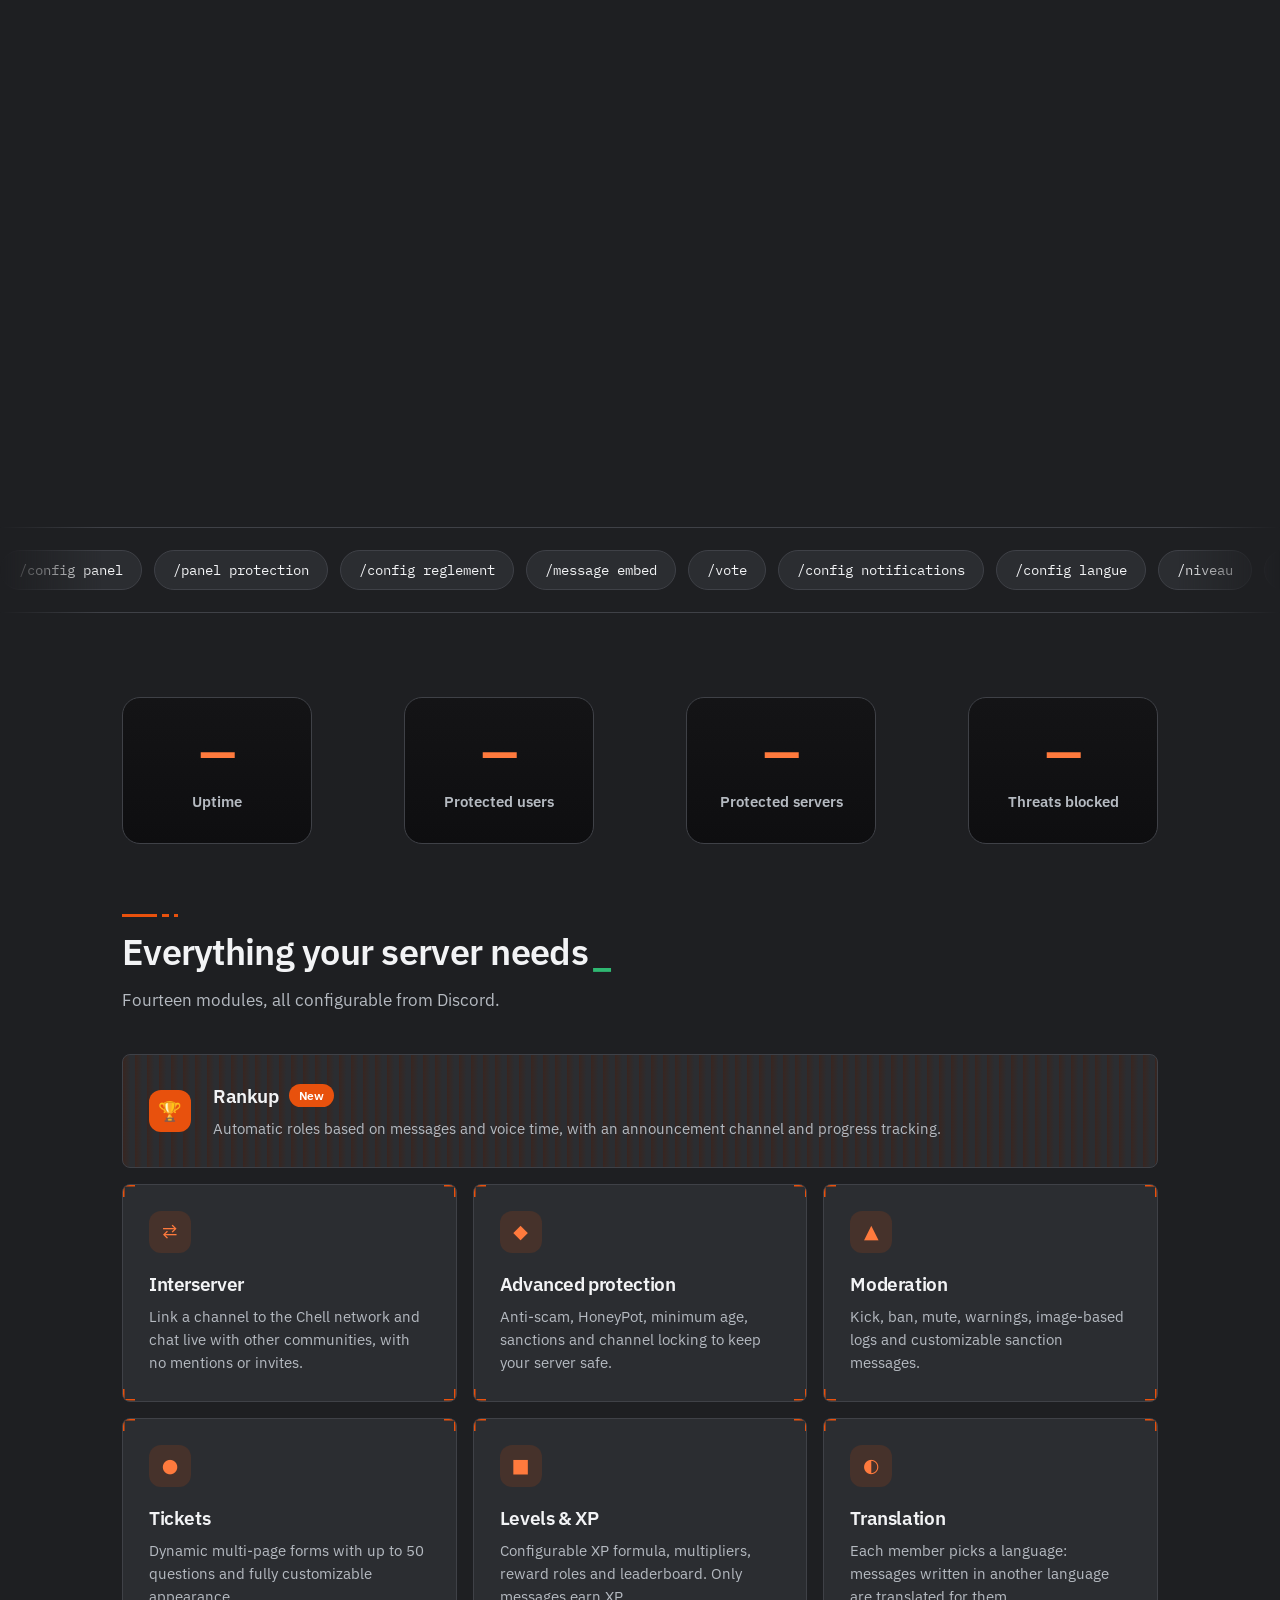
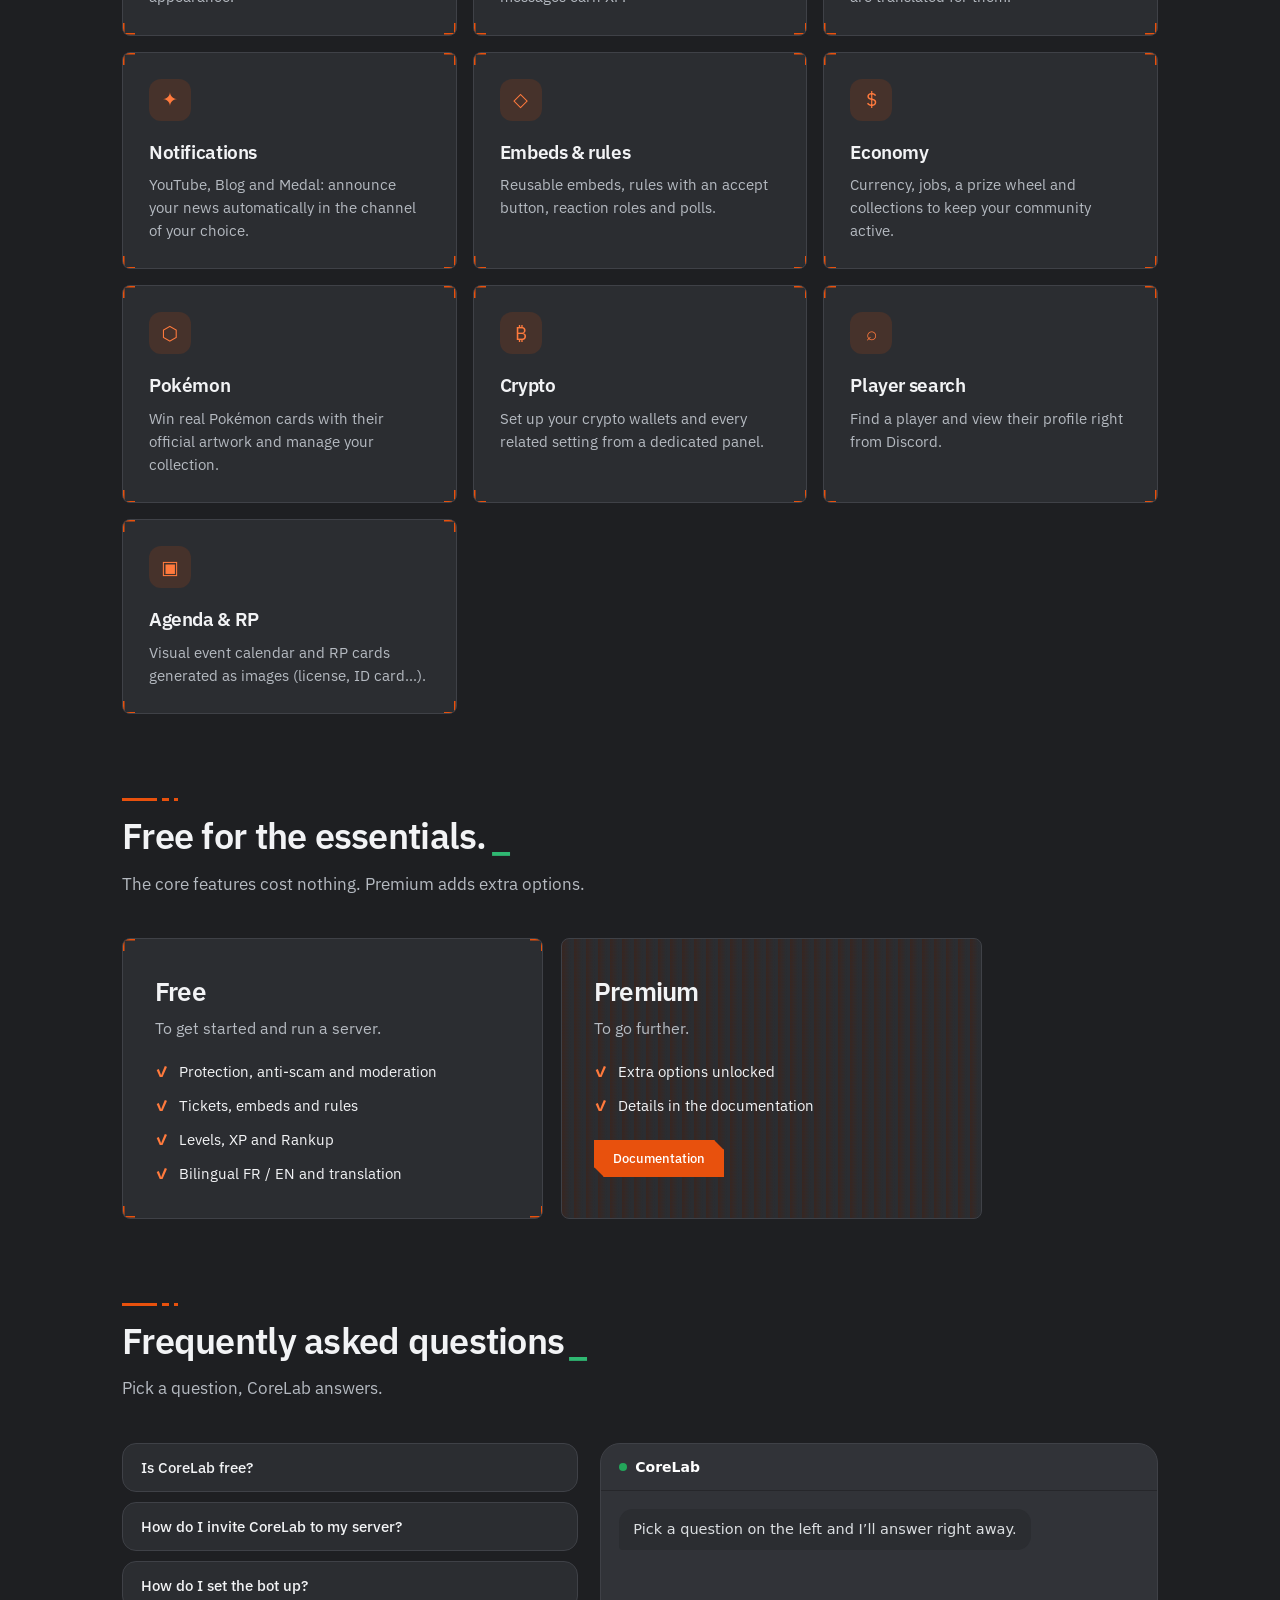
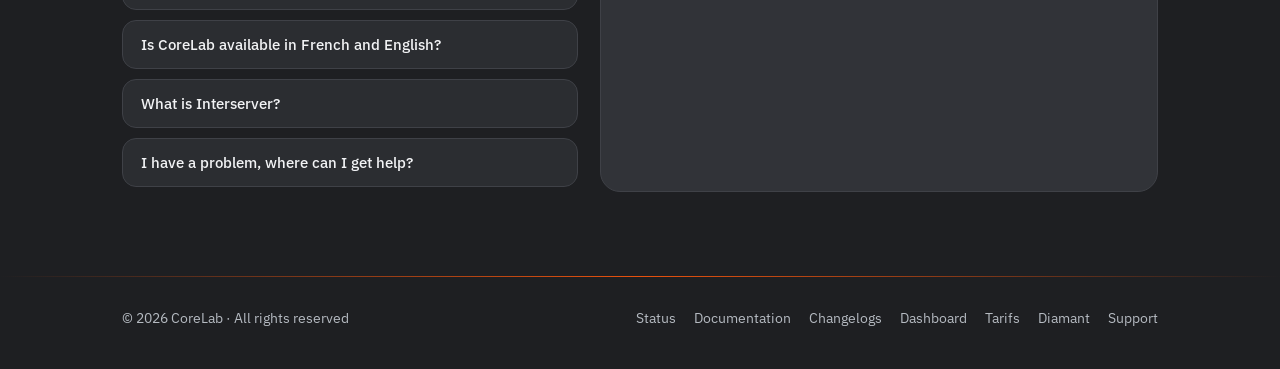
==== commit b5c0c991: "relooking" ====
--- a/index.html
+++ b/index.html
@@ -427,6 +427,8 @@
 <a class="down hint" href="#systeme"><span data-t="scroll"></span><i></i></a>
 </div>
 </section>
+
+<div class="thr" aria-hidden="true"><div><span>ANTI-SCAM <b><span class="fr">ACTIF</span><span class="en">ACTIVE</span></b></span><span>ANTI-RAID <b><span class="fr">ACTIF</span><span class="en">ACTIVE</span></b></span><span>ANTI-TOKEN <b><span class="fr">ACTIF</span><span class="en">ACTIVE</span></b></span><span>HONEYPOT <b><span class="fr">ACTIF</span><span class="en">ACTIVE</span></b></span><span>INVITATIONS <b><span class="fr">FILTRÉES</span><span class="en">FILTERED</span></b></span><span>LIENS PHISHING <b><span class="fr">BLOQUÉS</span><span class="en">BLOCKED</span></b></span><span>@EVERYONE <b><span class="fr">NEUTRALISÉ</span><span class="en">NEUTRALIZED</span></b></span><span>ANTI-SCAM <b><span class="fr">ACTIF</span><span class="en">ACTIVE</span></b></span><span>ANTI-RAID <b><span class="fr">ACTIF</span><span class="en">ACTIVE</span></b></span><span>ANTI-TOKEN <b><span class="fr">ACTIF</span><span class="en">ACTIVE</span></b></span><span>HONEYPOT <b><span class="fr">ACTIF</span><span class="en">ACTIVE</span></b></span><span>INVITATIONS <b><span class="fr">FILTRÉES</span><span class="en">FILTERED</span></b></span><span>LIENS PHISHING <b><span class="fr">BLOQUÉS</span><span class="en">BLOCKED</span></b></span><span>@EVERYONE <b><span class="fr">NEUTRALISÉ</span><span class="en">NEUTRALIZED</span></b></span></div></div>
 
 <!-- APERCUS -->
 
--- a/pro.css
+++ b/pro.css
@@ -270,11 +270,6 @@
 
 /* hero : radar qui balaie + sol en perspective */
 .intro .pin{overflow:clip}
-.intro .pin::before{content:"";position:absolute;inset:0;pointer-events:none;z-index:1;
- background:conic-gradient(from var(--sw) at 50% 42%,rgba(232,81,13,0) 0deg,rgba(232,81,13,.17) 30deg,rgba(232,81,13,0) 31deg),
-  repeating-radial-gradient(circle at 50% 42%,transparent 0 118px,rgba(232,81,13,.13) 118px 119px);
- -webkit-mask-image:radial-gradient(circle at 50% 42%,#000 0,#000 22%,transparent 68%);mask-image:radial-gradient(circle at 50% 42%,#000 0,#000 22%,transparent 68%);
- animation:cysw 9s linear infinite}
 .intro .pin::after{content:"";position:absolute;left:-60%;right:-60%;bottom:0;height:46%;pointer-events:none;z-index:0;
  background:linear-gradient(rgba(232,81,13,.28) 1px,transparent 1px) 0 0/100% 56px,linear-gradient(90deg,rgba(232,81,13,.28) 1px,transparent 1px) 0 0/56px 100%;
  transform:perspective(380px) rotateX(64deg);transform-origin:50% 100%;
@@ -285,7 +280,7 @@
 .term,.hm-promo{position:relative}
 .term::before,.hm-promo::before{content:"";position:absolute;inset:0;border-radius:inherit;padding:1px;pointer-events:none;z-index:2;
  background:conic-gradient(from var(--sw),transparent 0 68%,rgba(232,81,13,.95) 86%,transparent 100%);
- -webkit-mask:linear-gradient(#000 0 0) content-box,linear-gradient(#000 0 0);-webkit-mask-composite:xor;mask:linear-gradient(#000 0 0) content-box exclude,linear-gradient(#000 0 0);
+ -webkit-mask:linear-gradient(#000 0 0) content-box,linear-gradient(#000 0 0);-webkit-mask-composite:xor;mask:linear-gradient(#000 0 0) content-box,linear-gradient(#000 0 0);mask-composite:exclude;
  animation:cysw 6s linear infinite}
 
 /* titres de section : repère segmenté */
@@ -301,8 +296,7 @@
 .cyb{position:absolute;inset:0;overflow:hidden;pointer-events:none;z-index:1;animation:pgfade .8s 2.2s both}
 html.seen .cyb{animation-delay:.1s}
 .cyb-grid{position:absolute;inset:0;background-image:linear-gradient(rgba(232,81,13,.08) 1px,transparent 1px),linear-gradient(90deg,rgba(232,81,13,.08) 1px,transparent 1px);background-size:44px 44px;-webkit-mask-image:radial-gradient(ellipse 75% 65% at 50% 45%,#000 25%,transparent 80%);mask-image:radial-gradient(ellipse 75% 65% at 50% 45%,#000 25%,transparent 80%)}
-.cyb-radar{position:absolute;left:50%;top:46%;width:min(130vw,980px);aspect-ratio:1;transform:translate(-50%,-50%);border-radius:50%;background:repeating-radial-gradient(circle,transparent 0 62px,rgba(232,81,13,.16) 62px 63px);-webkit-mask-image:radial-gradient(circle,#000 20%,transparent 68%);mask-image:radial-gradient(circle,#000 20%,transparent 68%)}
-.cyb-radar::before{content:"";position:absolute;inset:0;background:linear-gradient(rgba(232,81,13,.2),rgba(232,81,13,.2)) center/100% 1px no-repeat,linear-gradient(rgba(232,81,13,.2),rgba(232,81,13,.2)) center/1px 100% no-repeat}
+.cyb-radar{position:absolute;left:50%;top:46%;width:min(130vw,980px);aspect-ratio:1;transform:translate(-50%,-50%);border-radius:50%;background:repeating-radial-gradient(circle,transparent 0 62px,rgba(47,184,114,.12) 62px 63px);-webkit-mask-image:radial-gradient(circle,#000 20%,transparent 68%);mask-image:radial-gradient(circle,#000 20%,transparent 68%)}
 .cyb-radar i{position:absolute;inset:0;border-radius:50%;background:conic-gradient(from 0deg,rgba(47,184,114,0) 0deg 290deg,rgba(47,184,114,.3) 357deg,rgba(47,184,114,.55) 360deg);animation:cybspin 5s linear infinite}
 .cyb-scan{position:absolute;inset:0;background:repeating-linear-gradient(transparent 0 3px,rgba(0,0,0,.1) 3px 4px);opacity:.6;overflow:hidden}
 .cyb-scan::after{content:"";position:absolute;left:0;right:0;top:-140px;height:140px;background:linear-gradient(transparent,rgba(47,184,114,.09),transparent);animation:cybbeam 6.5s linear infinite}
@@ -330,7 +324,49 @@
 @keyframes cybit{from{opacity:0;transform:translateX(-18px)}}
 @keyframes cybload{from{transform:translateX(-100%)}to{transform:translateX(300%)}}
 @keyframes cyglitch{0%,91%,100%{transform:none}92%{transform:translateX(-3px) skewX(-7deg)}94%{transform:translateX(3px) skewX(6deg)}96%{transform:translateX(-1px)}}
-.hub.shield svg{animation:cyfloat 5s ease-in-out infinite,cyglow 3.2s ease-in-out infinite,cyglitch 6s steps(1) infinite}
+.hub.shield svg{animation:cyglow 3.2s ease-in-out infinite}
+.hub.shield image{transform-box:fill-box;transform-origin:center;animation:shlogo 3.2s ease-in-out infinite}
+@keyframes shlogo{50%{transform:scale(1.08)}}
 @media(max-width:1180px){.cyb-feed,.cyb-box{display:none}}
 @media(max-width:600px){.cyb-t{display:none}}
-@media(prefers-reduced-motion:reduce){.cyb-radar i,.cyb-scan::after,.cyb-bar i,.cyb-t i,.hub.shield svg{animation:none!important}}+@media(prefers-reduced-motion:reduce){.cyb-radar i,.cyb-scan::after,.cyb-bar i,.cyb-t i,.hub.shield svg,.hub.shield image{animation:none!important}}
+
+
+/* ===================== SITE : style cyber protection (toutes les pages) ===================== */
+:root:not([data-theme="light"]) body::after{content:"";position:fixed;inset:0;z-index:40;pointer-events:none;background:repeating-linear-gradient(transparent 0 3px,rgba(0,0,0,.07) 3px 4px),radial-gradient(ellipse at center,transparent 55%,rgba(0,0,0,.28))}
+html{scrollbar-width:thin;scrollbar-color:var(--ac) #1a1b1e}
+::-webkit-scrollbar{width:10px;height:10px}
+::-webkit-scrollbar-track{background:#1a1b1e}
+::-webkit-scrollbar-thumb{background:var(--ac);border:2px solid #1a1b1e}
+:root:not([data-theme="light"]) h1{text-shadow:0 0 32px rgba(232,81,13,.22)}
+.card:hover,.plan:hover,.post:hover,.mod:hover,.sc:hover,.stat:hover,.sl-card:hover,.hm-promo:hover{box-shadow:0 0 28px rgba(232,81,13,.14)!important}
+
+/* bandeau défilant de statuts de protection */
+.thr{position:relative;overflow:hidden;border-top:1px solid var(--ln);border-bottom:1px solid var(--ln);background:var(--s1);padding:10px 0;font:500 12px var(--mono);letter-spacing:.14em;color:var(--mu);white-space:nowrap}
+.thr::before,.thr::after{content:"";position:absolute;top:0;bottom:0;width:90px;z-index:2}
+.thr::before{left:0;background:linear-gradient(90deg,var(--s1),transparent)}
+.thr::after{right:0;background:linear-gradient(270deg,var(--s1),transparent)}
+.thr>div{display:flex;width:max-content;gap:38px;padding-right:38px;animation:thr 40s linear infinite}
+.thr:hover>div{animation-play-state:paused}
+.thr>div>span{display:inline-flex;align-items:center;gap:10px}
+.thr>div>span::before{content:"";width:7px;height:7px;background:var(--ac);flex:none}
+.thr b{color:var(--ok,#2fb872);font-weight:500}
+@keyframes thr{to{transform:translateX(-50%)}}
+@media(prefers-reduced-motion:reduce){.thr>div{animation:none}}
+
+
+/* ===================== CYBER++ : effets agressifs (toutes les pages) ===================== */
+:root:not([data-theme="light"]) h1{text-shadow:1.5px 0 rgba(255,40,80,.4),-1.5px 0 rgba(0,255,170,.3),0 0 34px rgba(232,81,13,.25)}
+h2::after{content:"_";margin-left:4px;color:var(--ok,#2fb872);animation:cyblink 1s steps(1) infinite}
+h2:hover{animation:cyglh .4s steps(2) 1}
+@keyframes cyglh{0%{text-shadow:3px 0 rgba(255,40,80,.7),-3px 0 rgba(0,255,170,.6);transform:translateX(-2px)}50%{text-shadow:-3px 0 rgba(255,40,80,.7),3px 0 rgba(0,255,170,.6);transform:translateX(2px)}100%{text-shadow:none;transform:none}}
+/* viseur qui suit la souris et se verrouille sur les liens et boutons */
+.tl-ring{position:fixed;left:0;top:0;width:34px;height:34px;margin:-17px 0 0 -17px;z-index:99990;pointer-events:none;border:1px solid rgba(232,81,13,.75);border-radius:50%;translate:-100px -100px;transition:width .2s,height .2s,margin .2s,border-color .2s,border-radius .2s,rotate .25s}
+.tl-ring.lk{width:56px;height:56px;margin:-28px 0 0 -28px;border-color:#2fb872;border-radius:0;rotate:45deg}
+.tl-dot{position:fixed;left:0;top:0;width:5px;height:5px;margin:-2.5px 0 0 -2.5px;z-index:99991;pointer-events:none;background:#e8510d;translate:-100px -100px}
+/* flux de données sur les bords de l'écran */
+.tl-str{position:fixed;top:0;width:40px;height:100%;z-index:39;pointer-events:none;opacity:.55;-webkit-mask-image:linear-gradient(transparent,#000 15%,#000 85%,transparent);mask-image:linear-gradient(transparent,#000 15%,#000 85%,transparent)}
+.tl-str.l{left:0}.tl-str.r{right:0}
+@media(max-width:1280px){.tl-str{display:none}}
+.cyb-feed{left:56px}.cyb-box{right:56px}
+@media(prefers-reduced-motion:reduce){h2::after{animation:none}h2:hover{animation:none}}
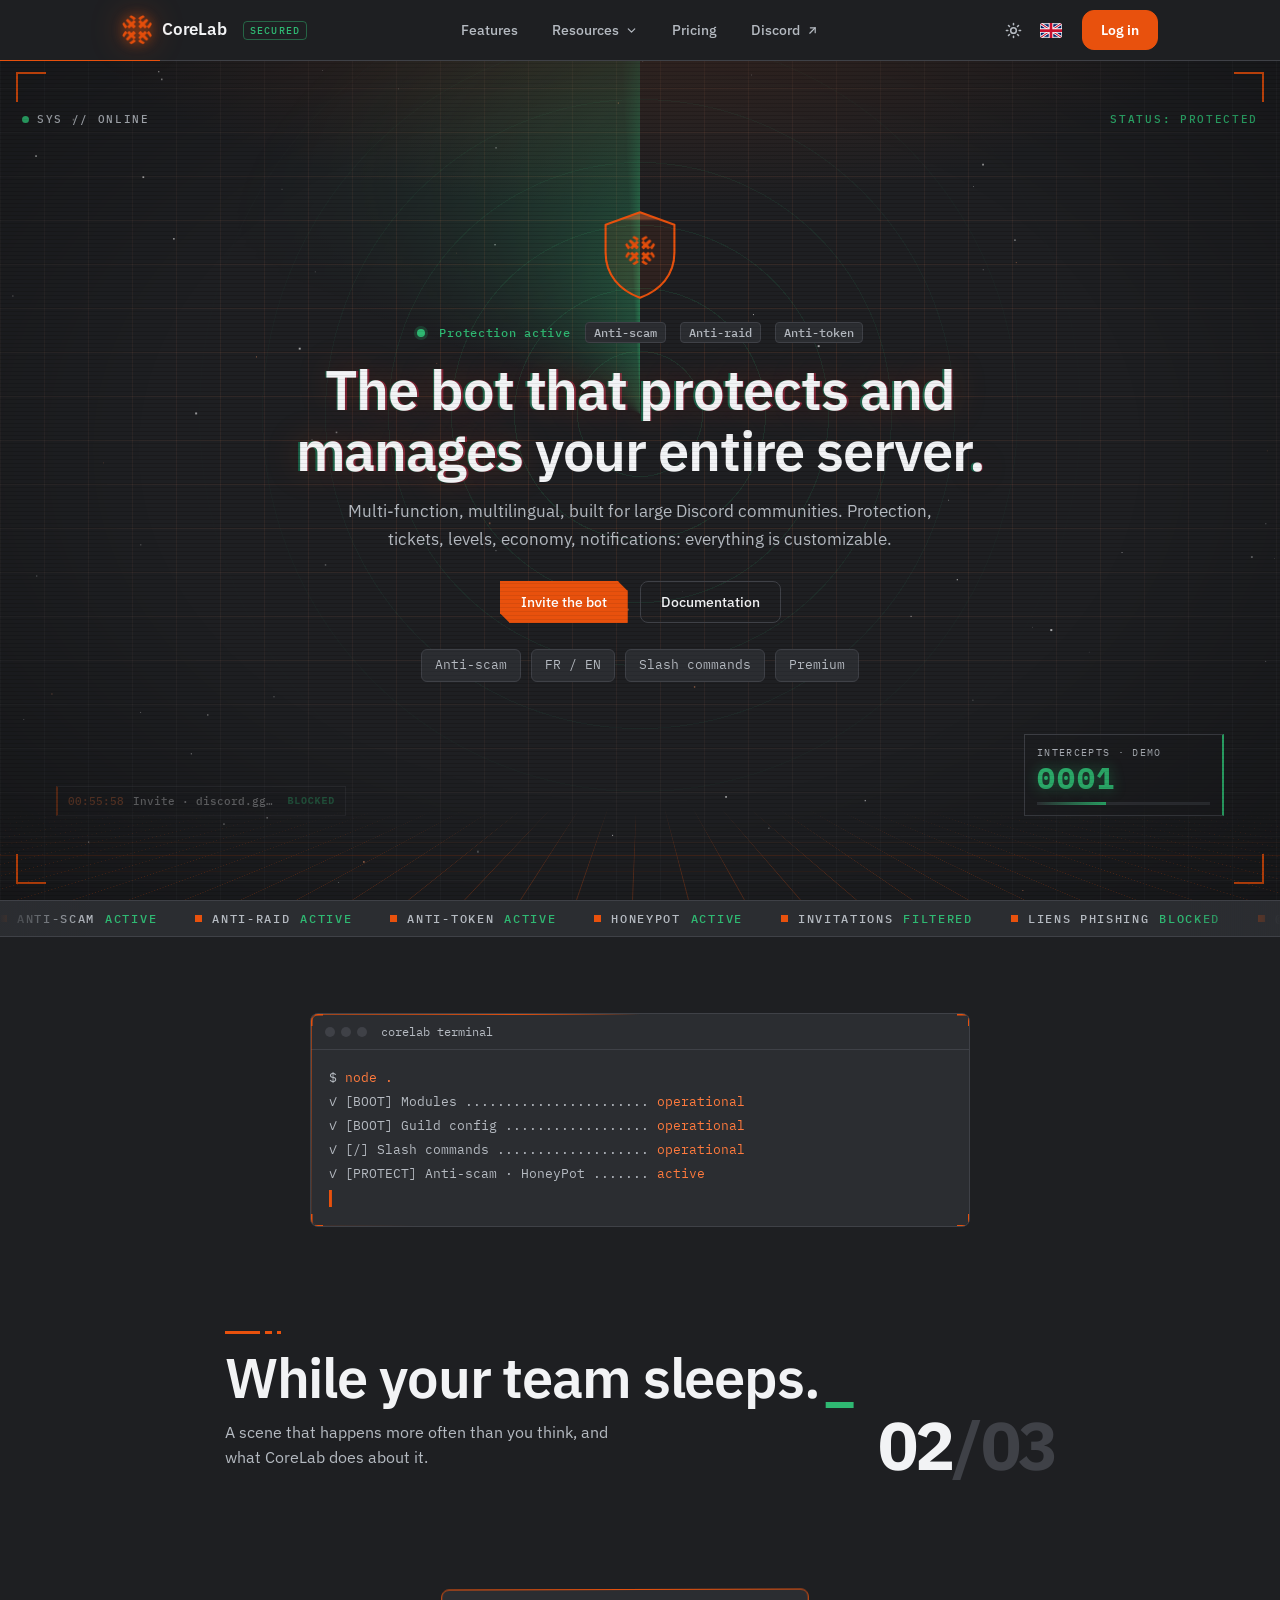
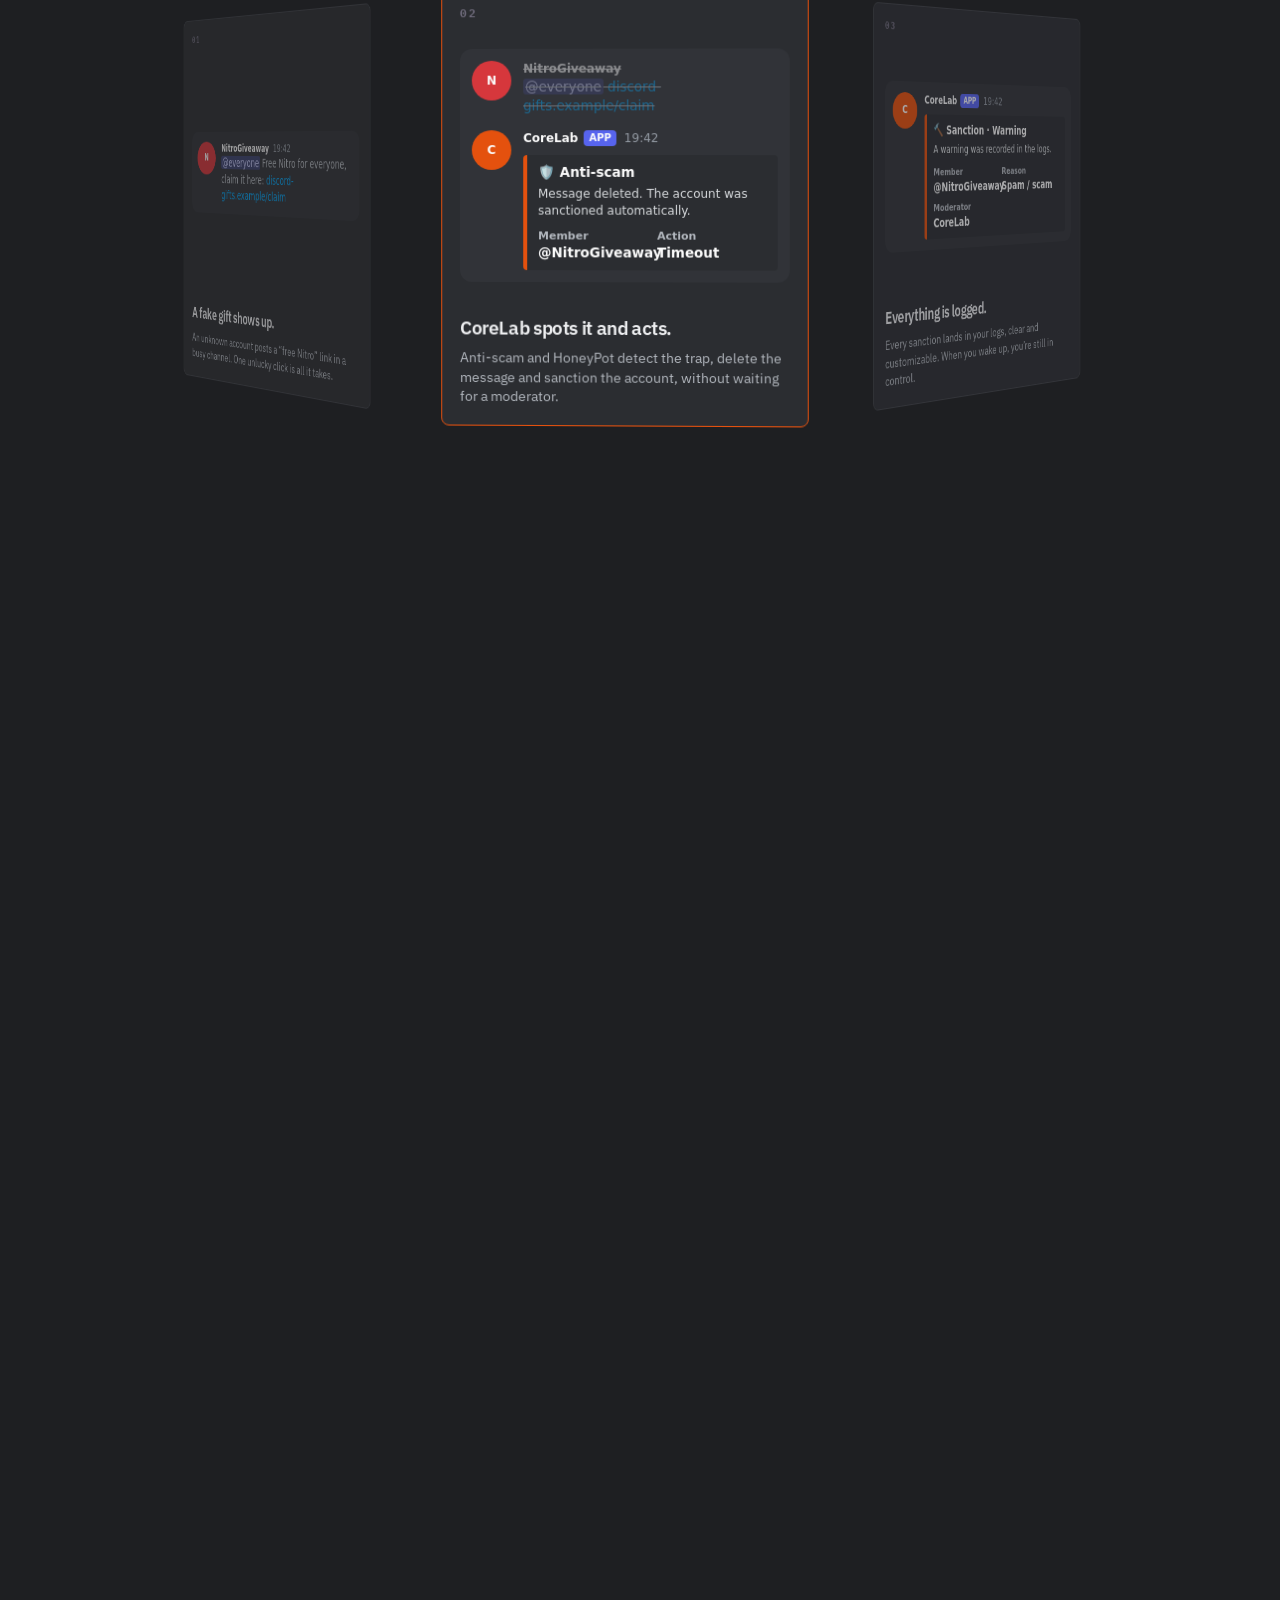
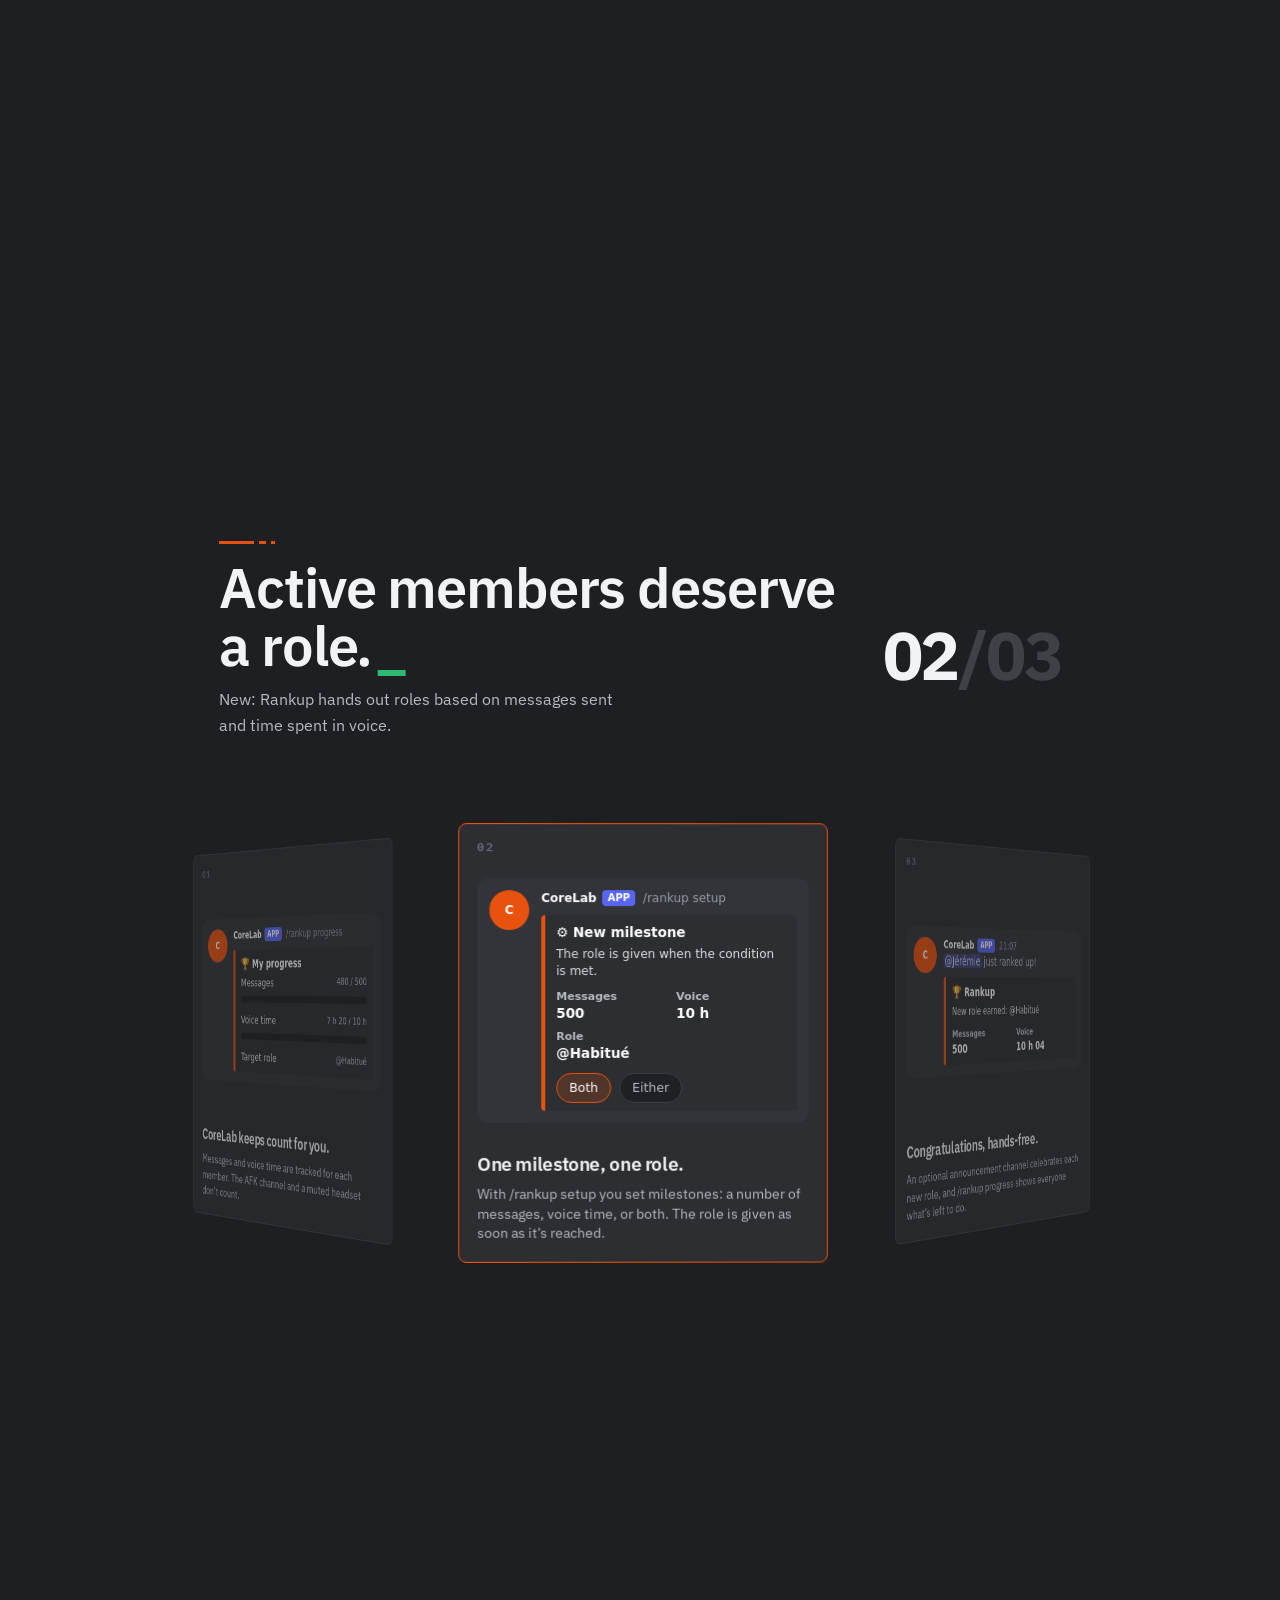
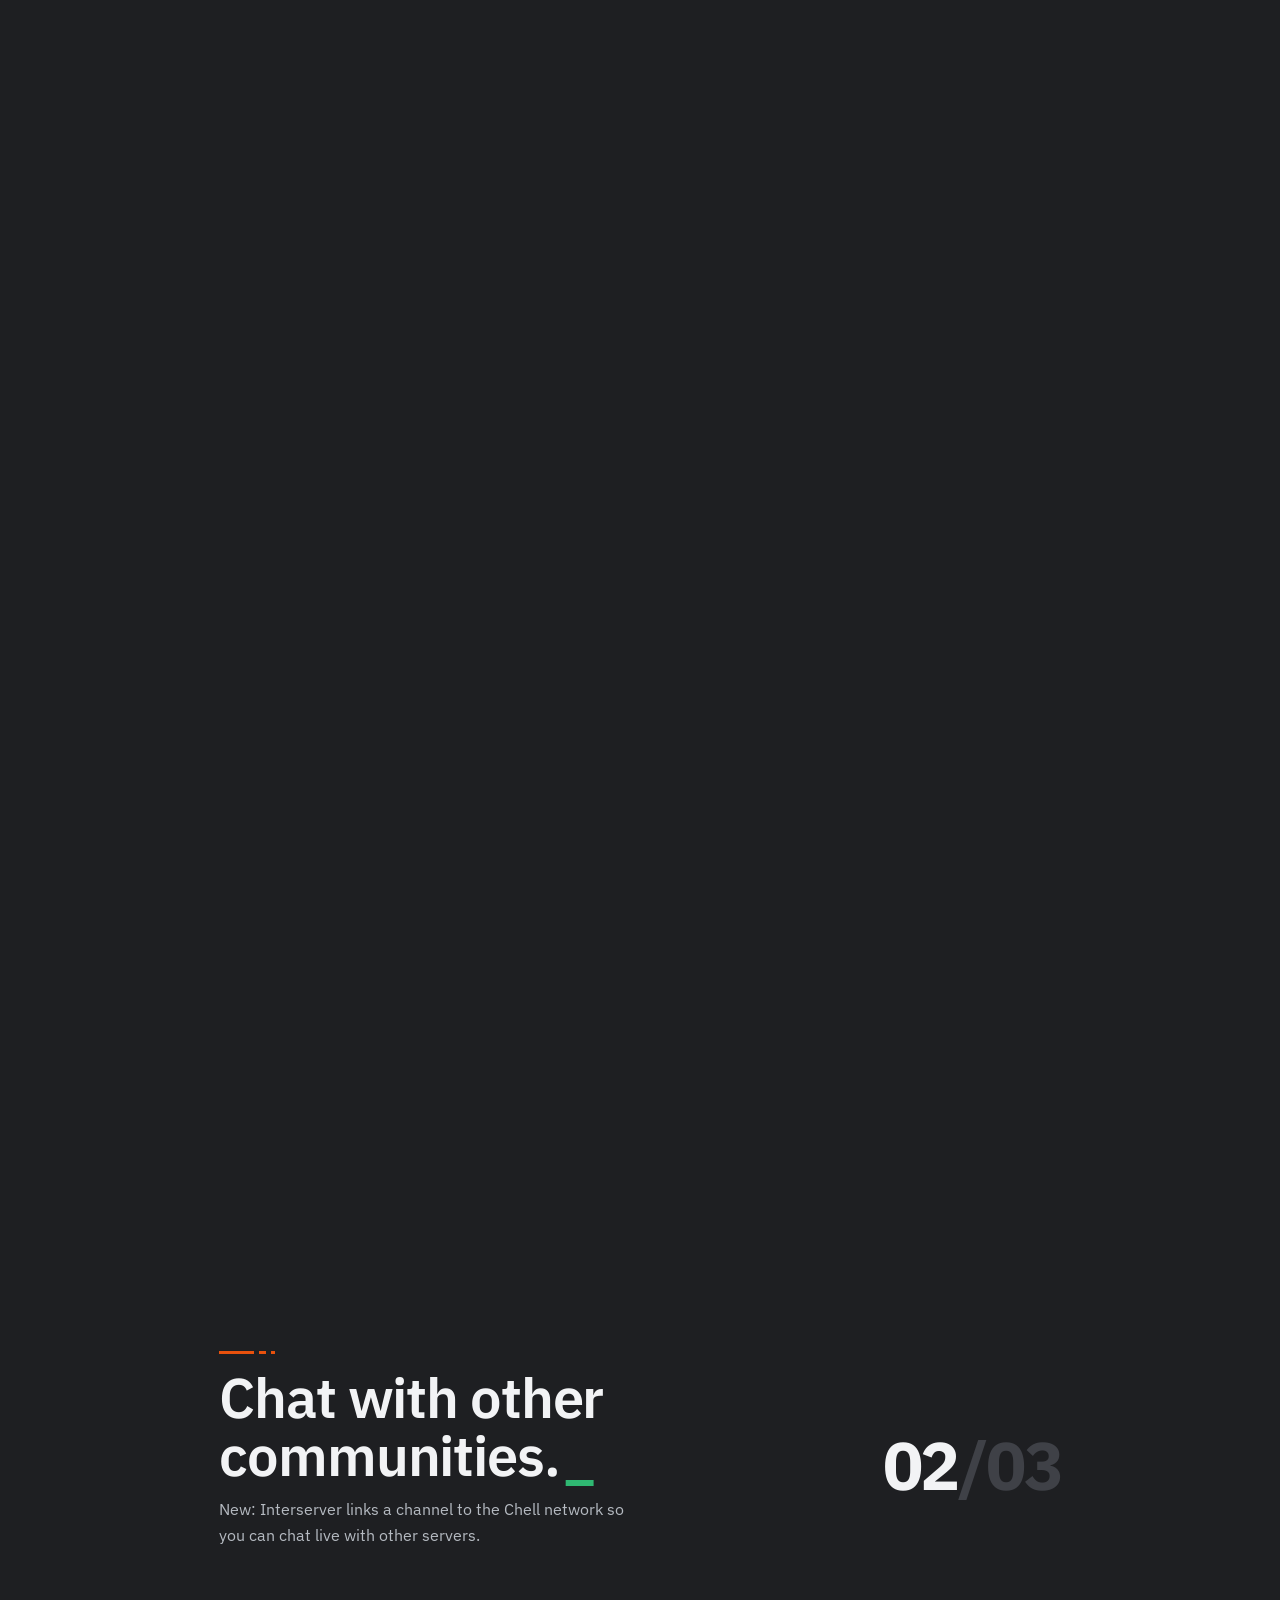
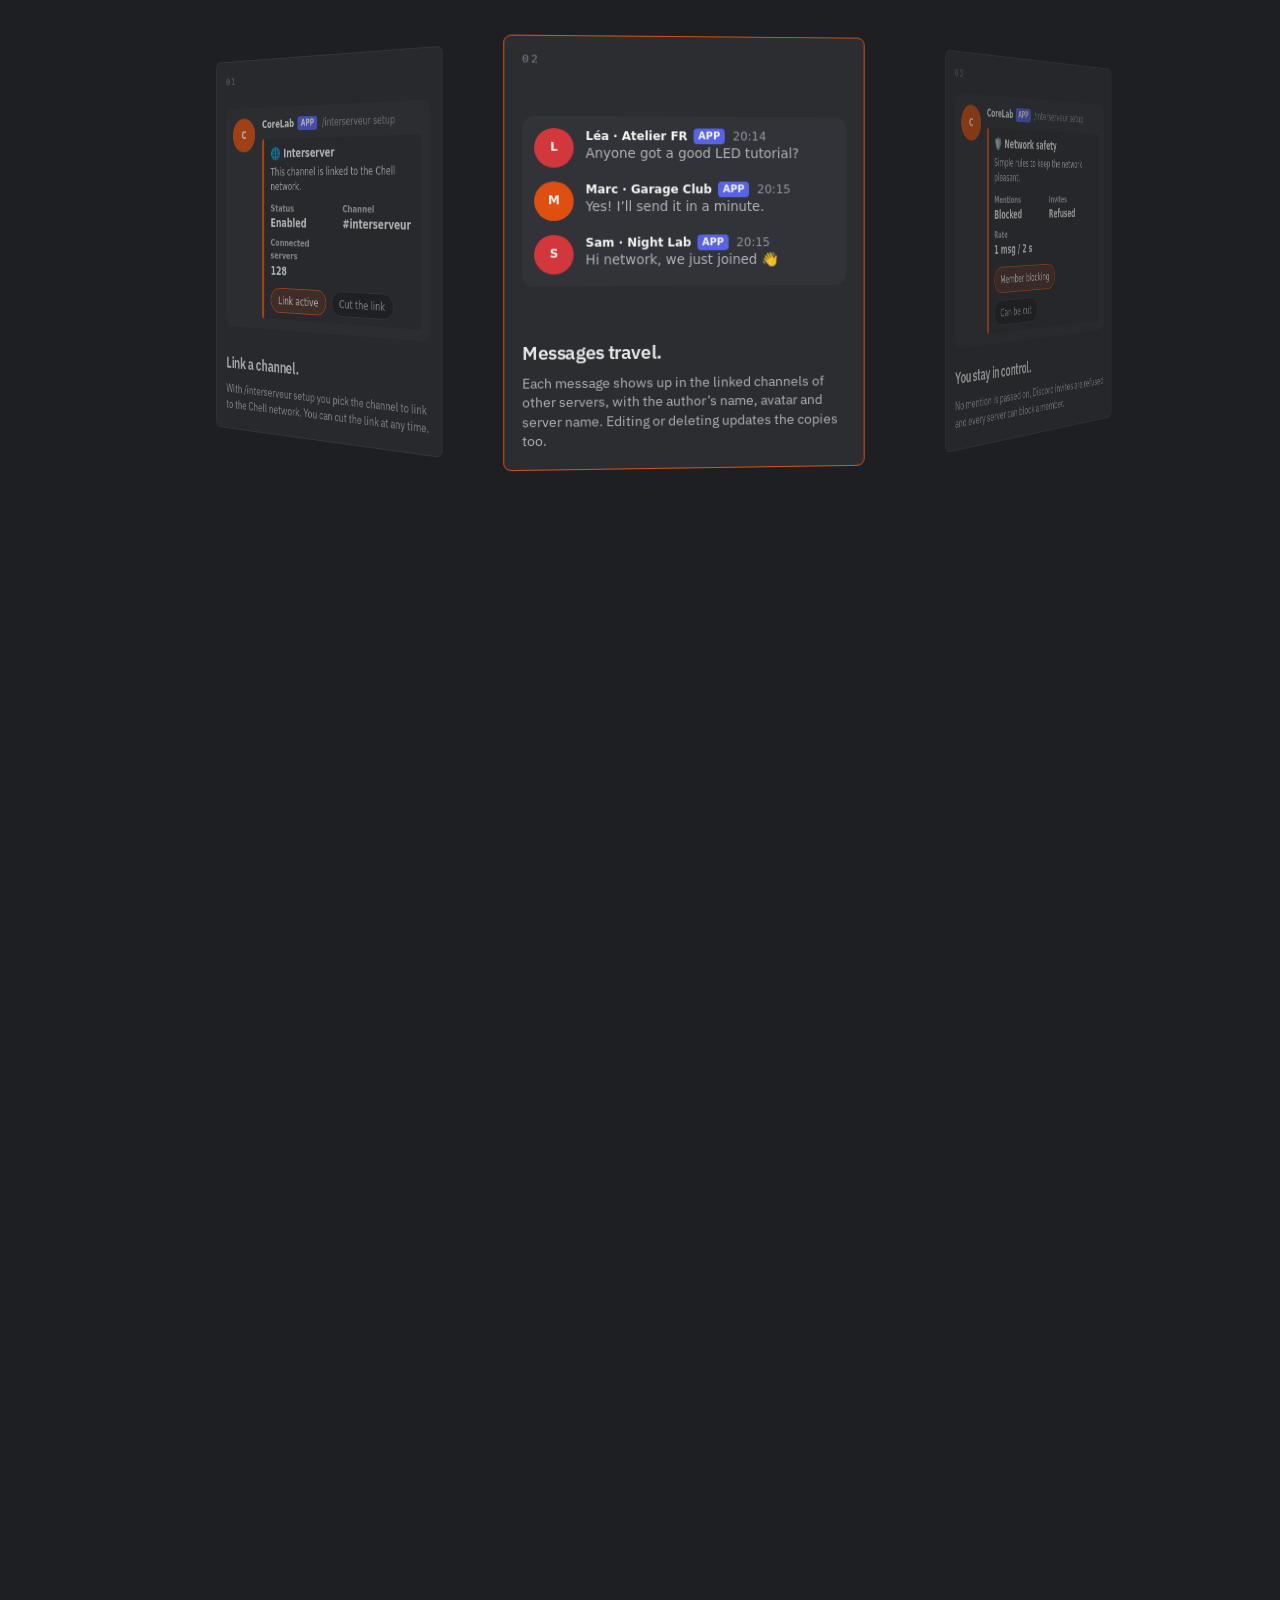
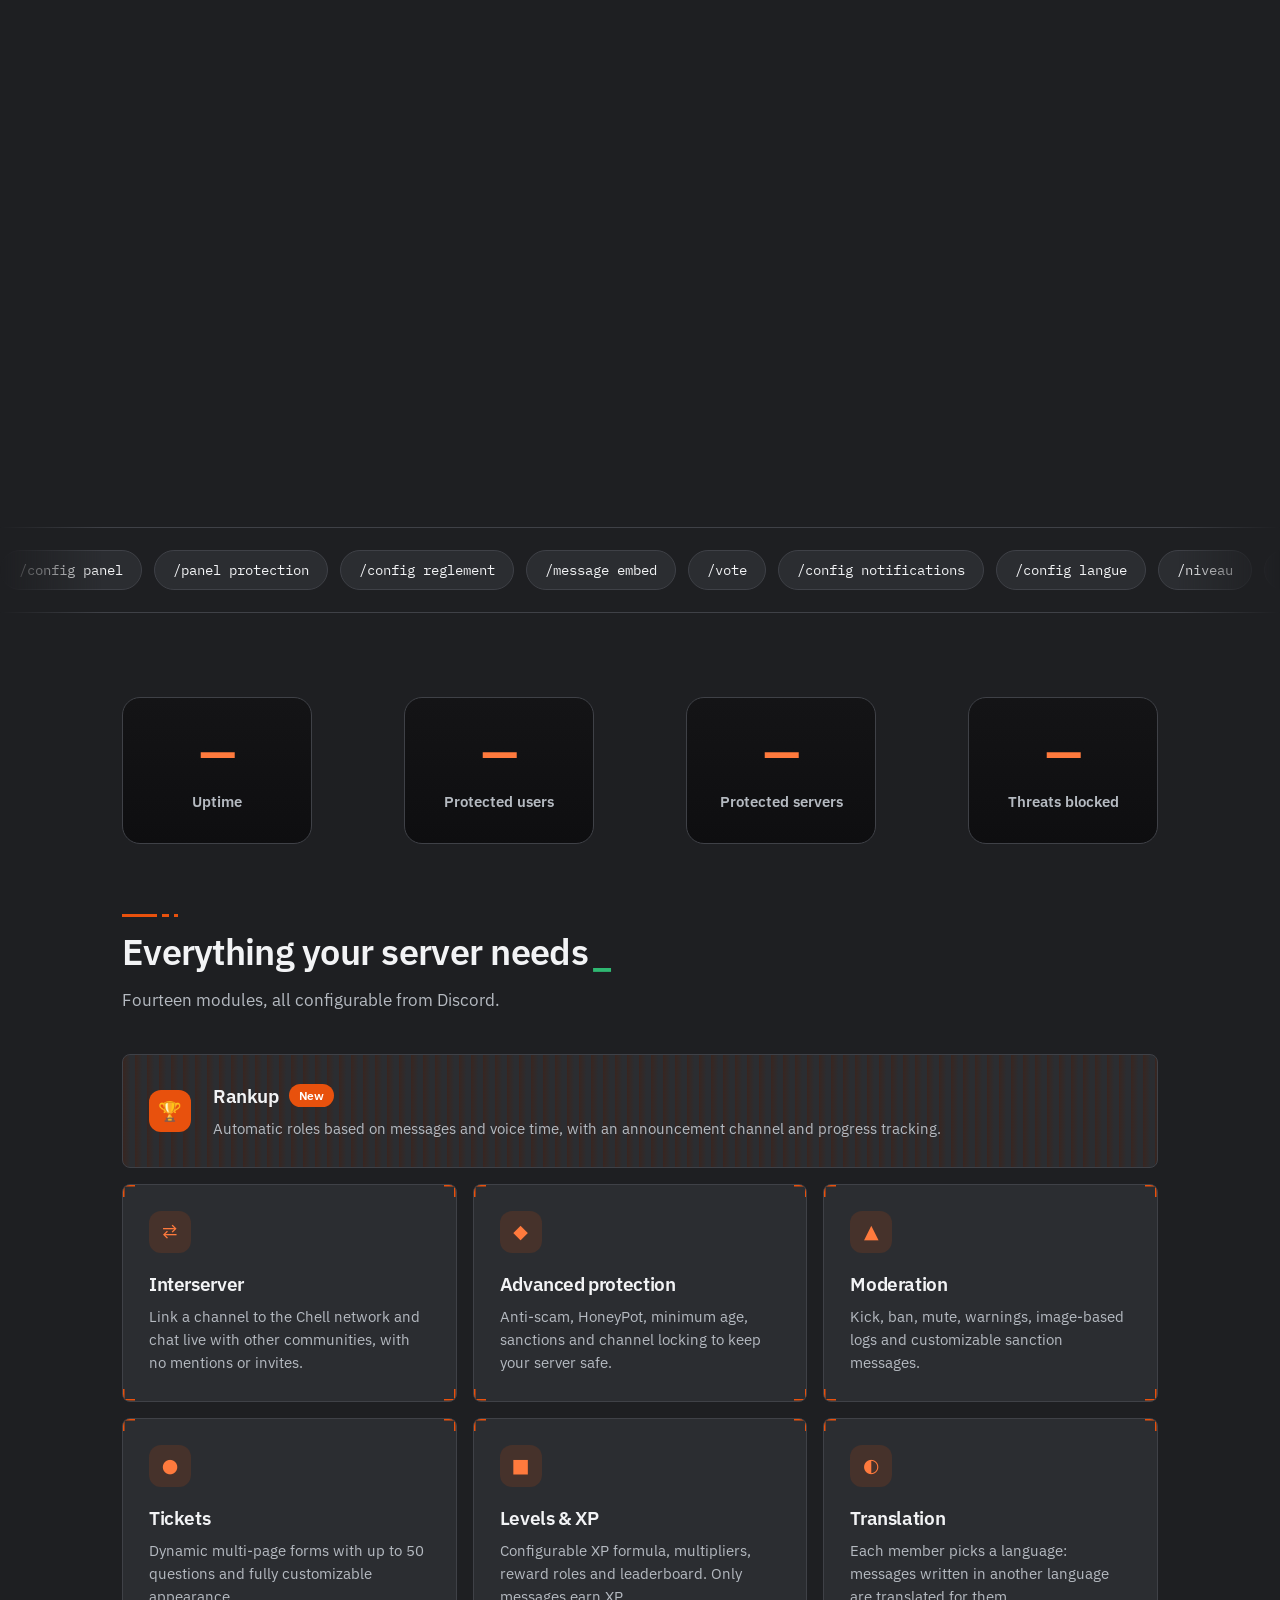
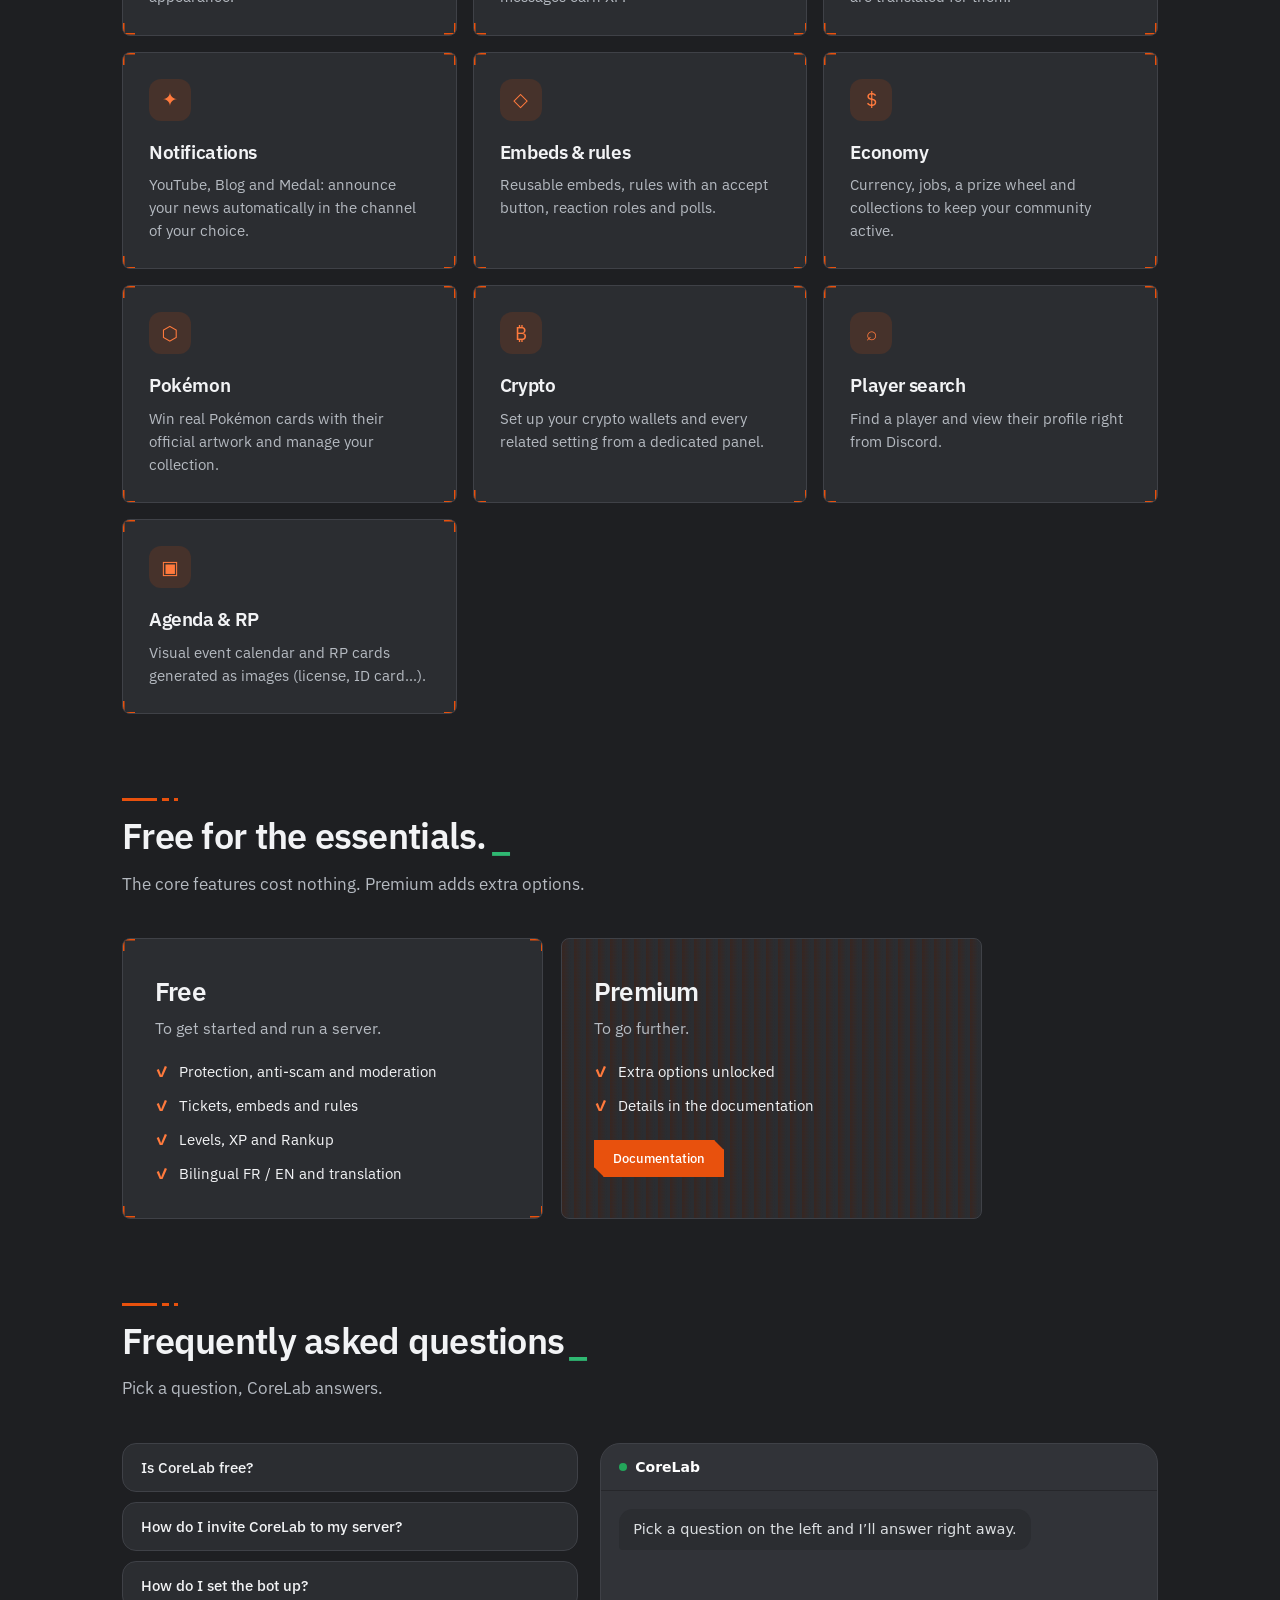
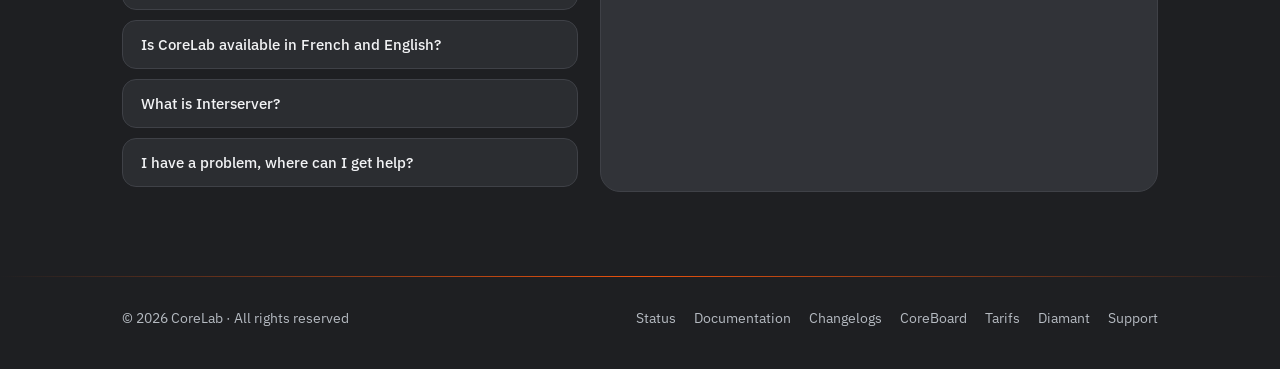
==== commit 3092eed5: "changement  denom et ajout d'un nouveau curseur" ====
--- a/index.html
+++ b/index.html
@@ -559,7 +559,7 @@
 <script>
 /* ---------- textes FR / EN : [fr, en] ---------- */
 var T={
-n0:["Accueil","Home"],nprot:["Protection","Protection"],nrank:["Rankup","Rankup"],nint:["Interserveur","Interserver"],nfn:["Fonctions","Features"],nfaq:["FAQ","FAQ"],n3:["Documentation","Documentation"],n4:["Support","Support"],n5:["Statut","Status"],n6:["Changelogs","Changelogs"],n7:["Dashboard","Dashboard"],
+n0:["Accueil","Home"],nprot:["Protection","Protection"],nrank:["Rankup","Rankup"],nint:["Interserveur","Interserver"],nfn:["Fonctions","Features"],nfaq:["FAQ","FAQ"],n3:["Documentation","Documentation"],n4:["Support","Support"],n5:["Statut","Status"],n6:["Changelogs","Changelogs"],n7:["CoreBoard","CoreBoard"],
 invite:["Inviter le bot","Invite the bot"],badge:["CoreLab en ligne","CoreLab online"],hi:["Bienvenue chez CoreLab.","Welcome to CoreLab."],
 h1:["Le bot qui protège et gère <em>tout votre serveur</em>.","The bot that protects and manages <em>your entire server</em>."],
 sub:["Multifonction, multilingue, pensé pour les grandes communautés Discord. Protection, tickets, niveaux, économie, notifications : tout est personnalisable.","Multi-function, multilingual, built for large Discord communities. Protection, tickets, levels, economy, notifications: everything is customizable."],
--- a/pro.css
+++ b/pro.css
@@ -361,9 +361,13 @@
 h2:hover{animation:cyglh .4s steps(2) 1}
 @keyframes cyglh{0%{text-shadow:3px 0 rgba(255,40,80,.7),-3px 0 rgba(0,255,170,.6);transform:translateX(-2px)}50%{text-shadow:-3px 0 rgba(255,40,80,.7),3px 0 rgba(0,255,170,.6);transform:translateX(2px)}100%{text-shadow:none;transform:none}}
 /* viseur qui suit la souris et se verrouille sur les liens et boutons */
-.tl-ring{position:fixed;left:0;top:0;width:34px;height:34px;margin:-17px 0 0 -17px;z-index:99990;pointer-events:none;border:1px solid rgba(232,81,13,.75);border-radius:50%;translate:-100px -100px;transition:width .2s,height .2s,margin .2s,border-color .2s,border-radius .2s,rotate .25s}
-.tl-ring.lk{width:56px;height:56px;margin:-28px 0 0 -28px;border-color:#2fb872;border-radius:0;rotate:45deg}
-.tl-dot{position:fixed;left:0;top:0;width:5px;height:5px;margin:-2.5px 0 0 -2.5px;z-index:99991;pointer-events:none;background:#e8510d;translate:-100px -100px}
+.tl-ring{position:fixed;left:0;top:0;width:38px;height:24px;margin:-12px 0 0 -19px;z-index:99990;pointer-events:none;translate:-100px -100px;transition:width .2s,height .2s,margin .2s}
+.tl-ring::before,.tl-ring::after{content:"";position:absolute;top:0;width:9px;height:100%;border:2px solid #f2f3f5;border-bottom-color:#2fb872;transition:border-color .2s}
+.tl-ring::before{left:0;border-right:0}
+.tl-ring::after{right:0;border-left:0}
+.tl-ring.lk{width:60px;height:36px;margin:-18px 0 0 -30px}
+.tl-ring.lk::before,.tl-ring.lk::after{border-color:#2fb872}
+.tl-dot{position:fixed;left:0;top:0;width:8px;height:8px;margin:-4px 0 0 -4px;z-index:99991;pointer-events:none;border-radius:50%;background:#e8510d;box-shadow:0 0 8px 2px rgba(232,81,13,.55);translate:-100px -100px}
 /* flux de données sur les bords de l'écran */
 .tl-str{position:fixed;top:0;width:40px;height:100%;z-index:39;pointer-events:none;opacity:.55;-webkit-mask-image:linear-gradient(transparent,#000 15%,#000 85%,transparent);mask-image:linear-gradient(transparent,#000 15%,#000 85%,transparent)}
 .tl-str.l{left:0}.tl-str.r{right:0}
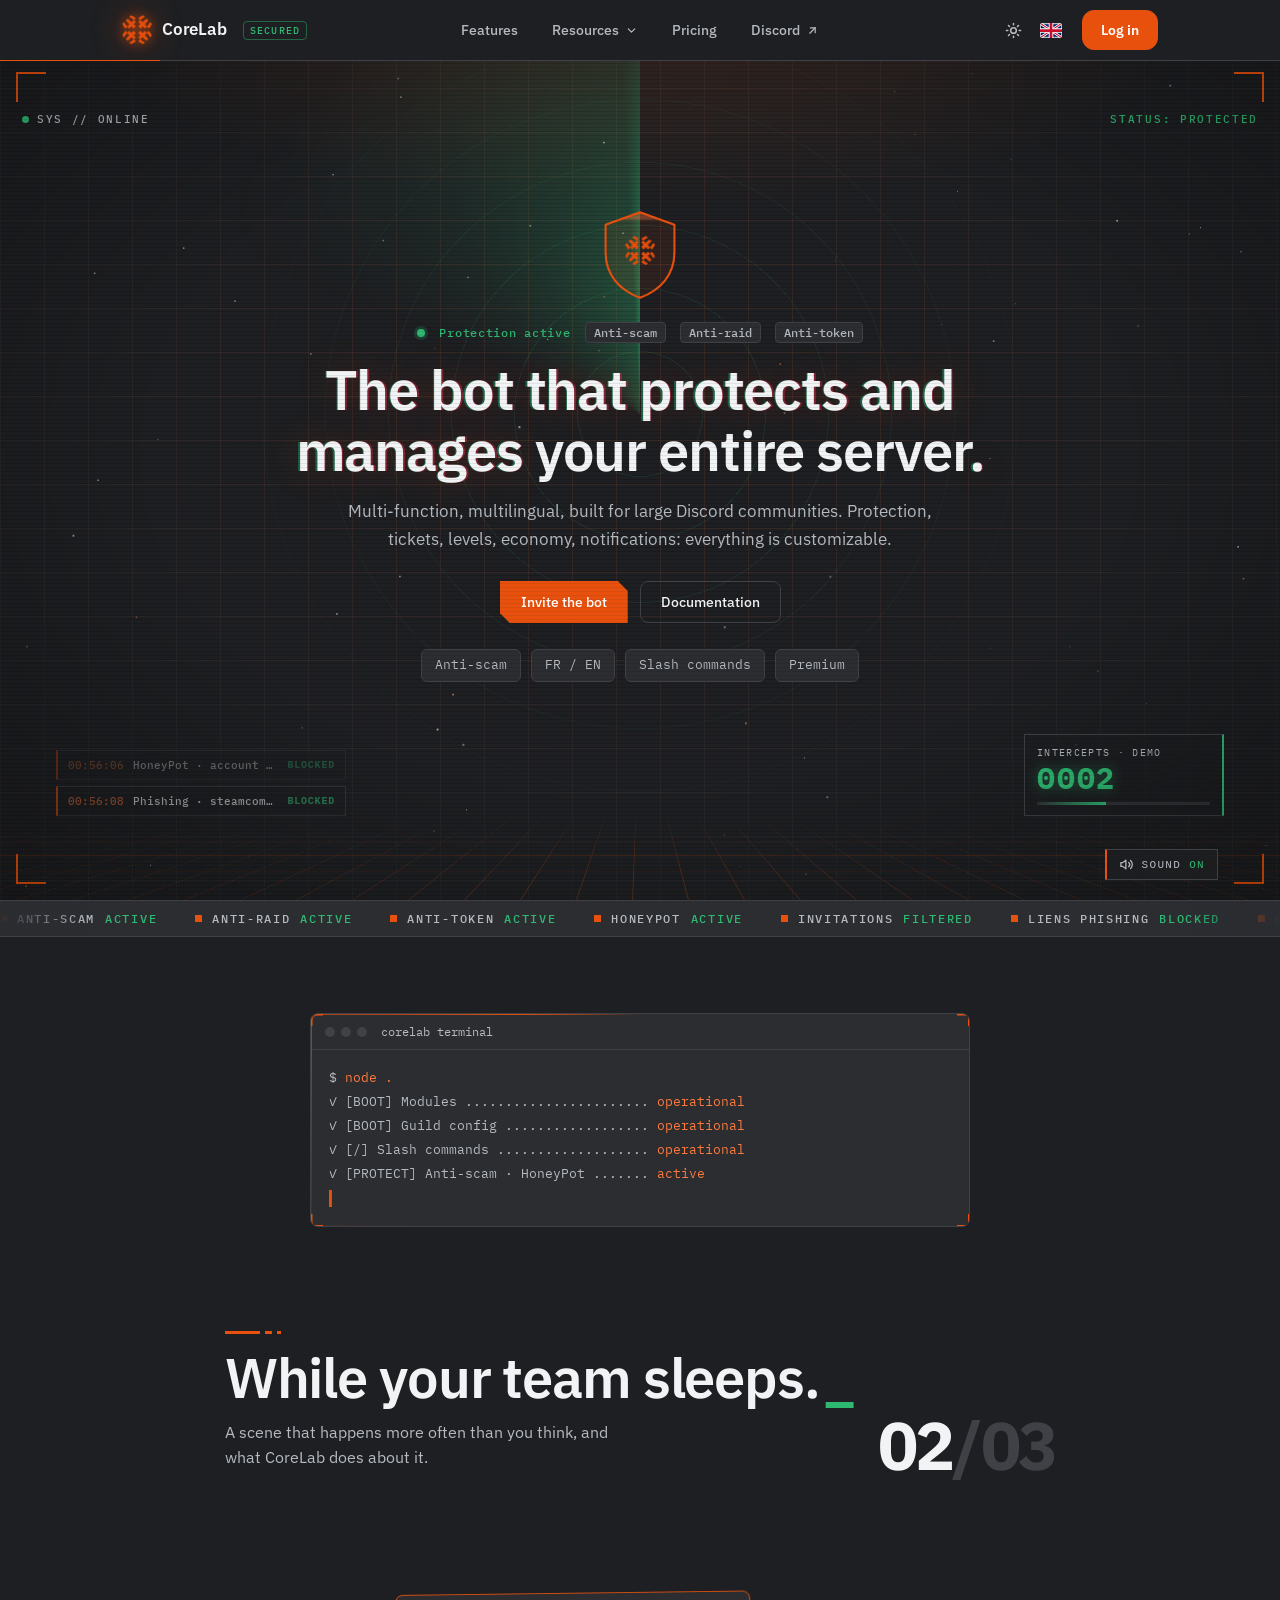
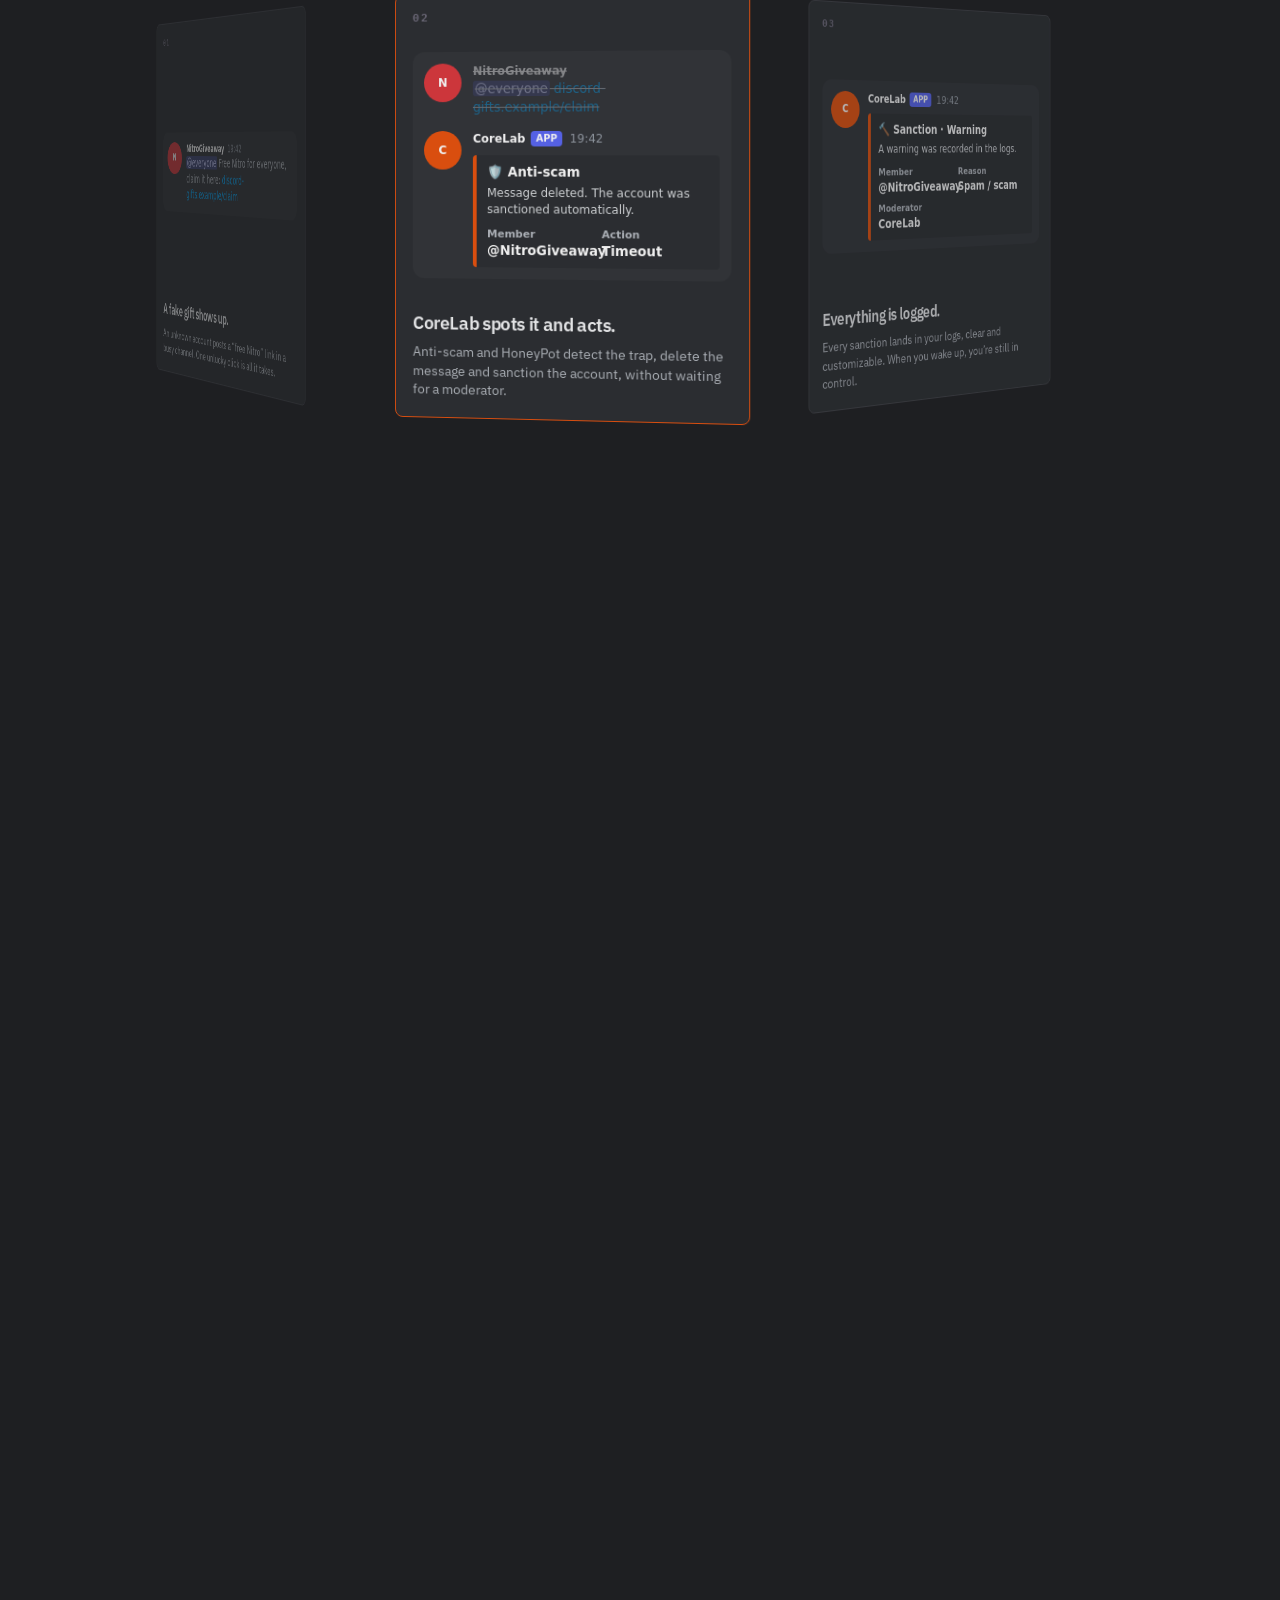
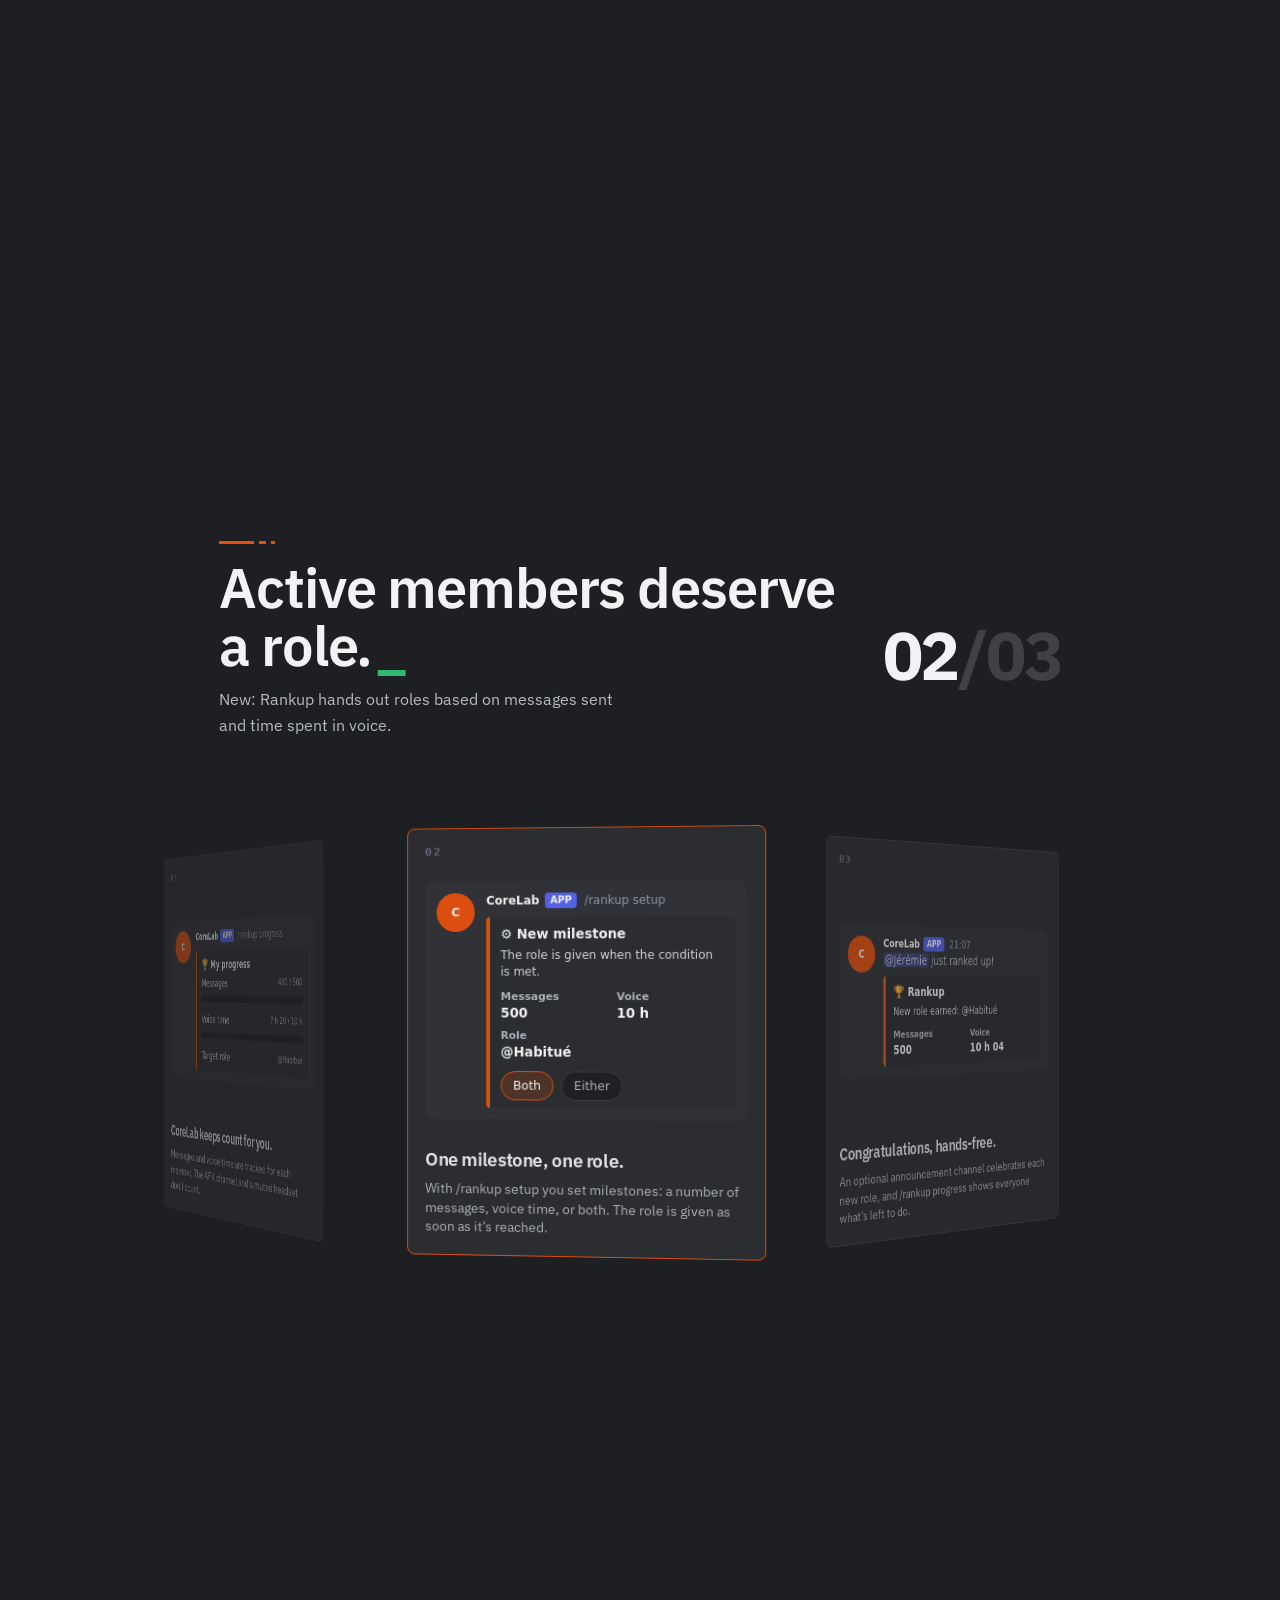
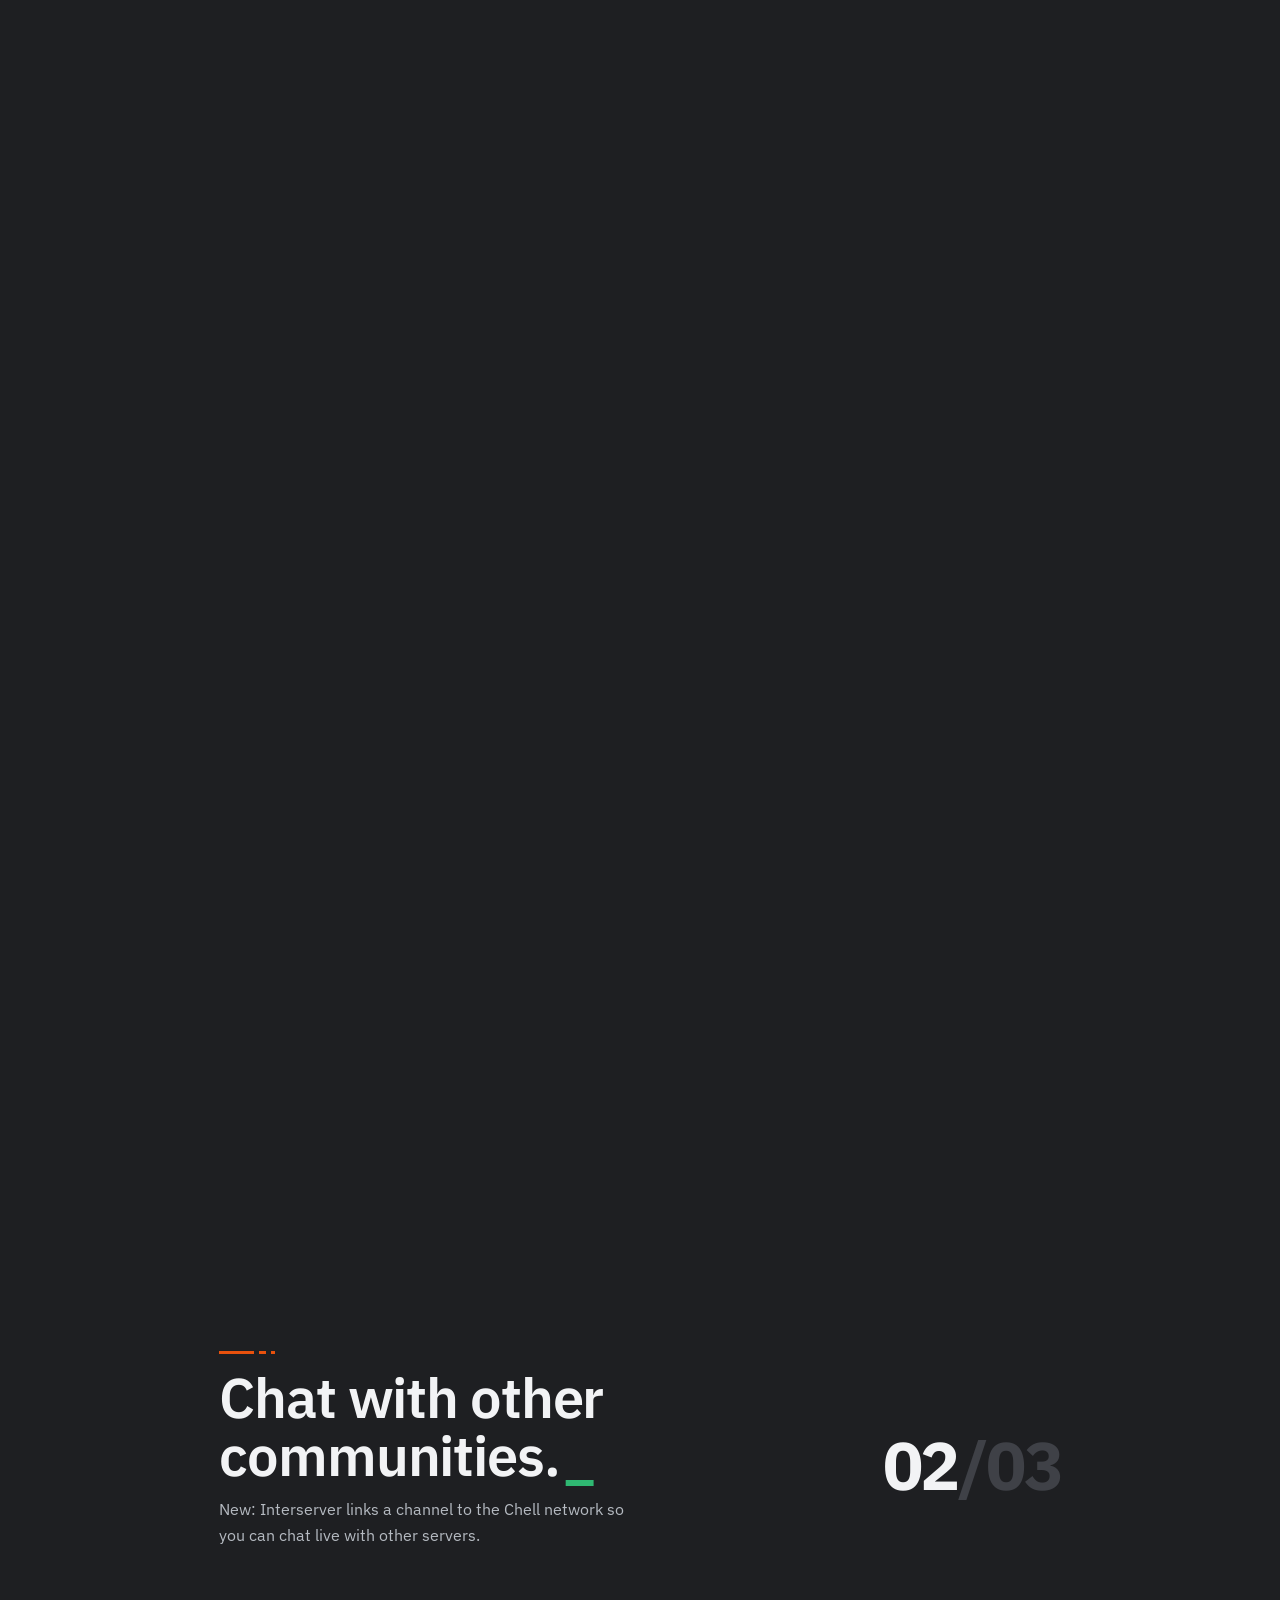
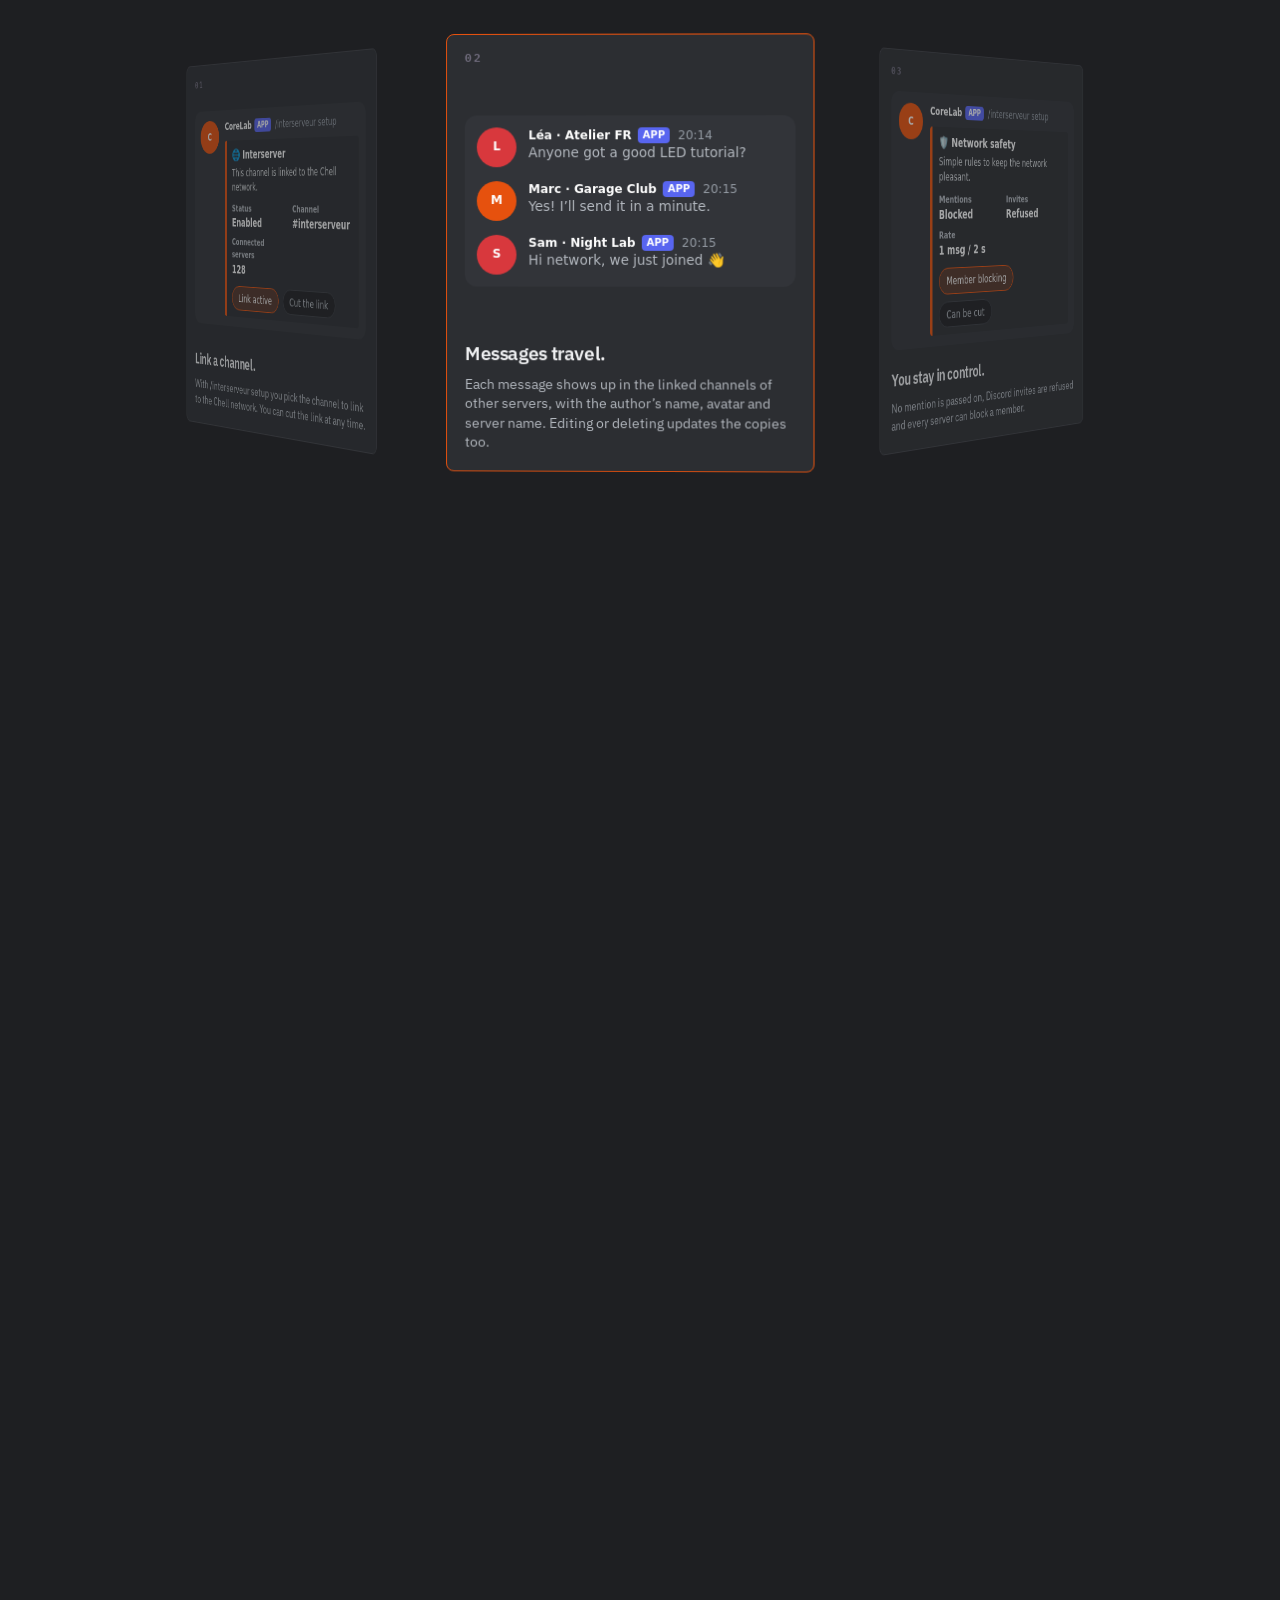
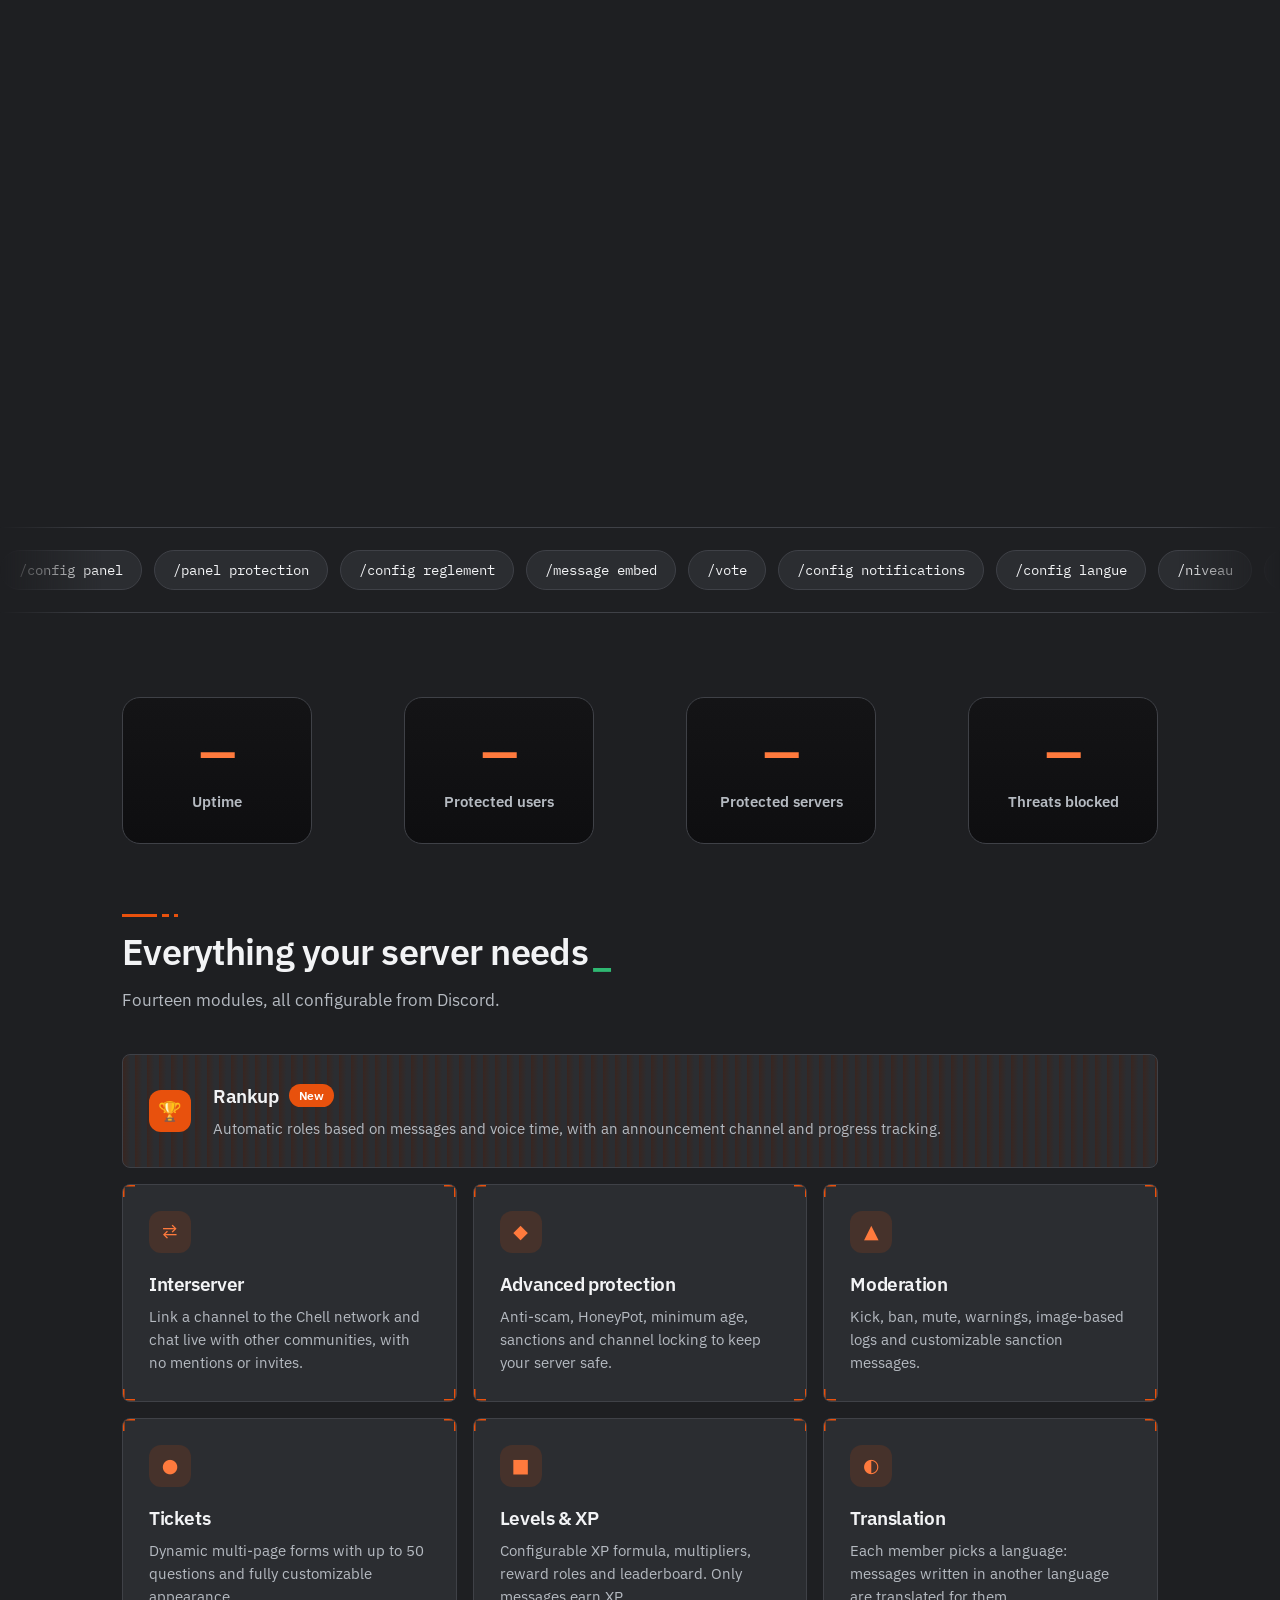
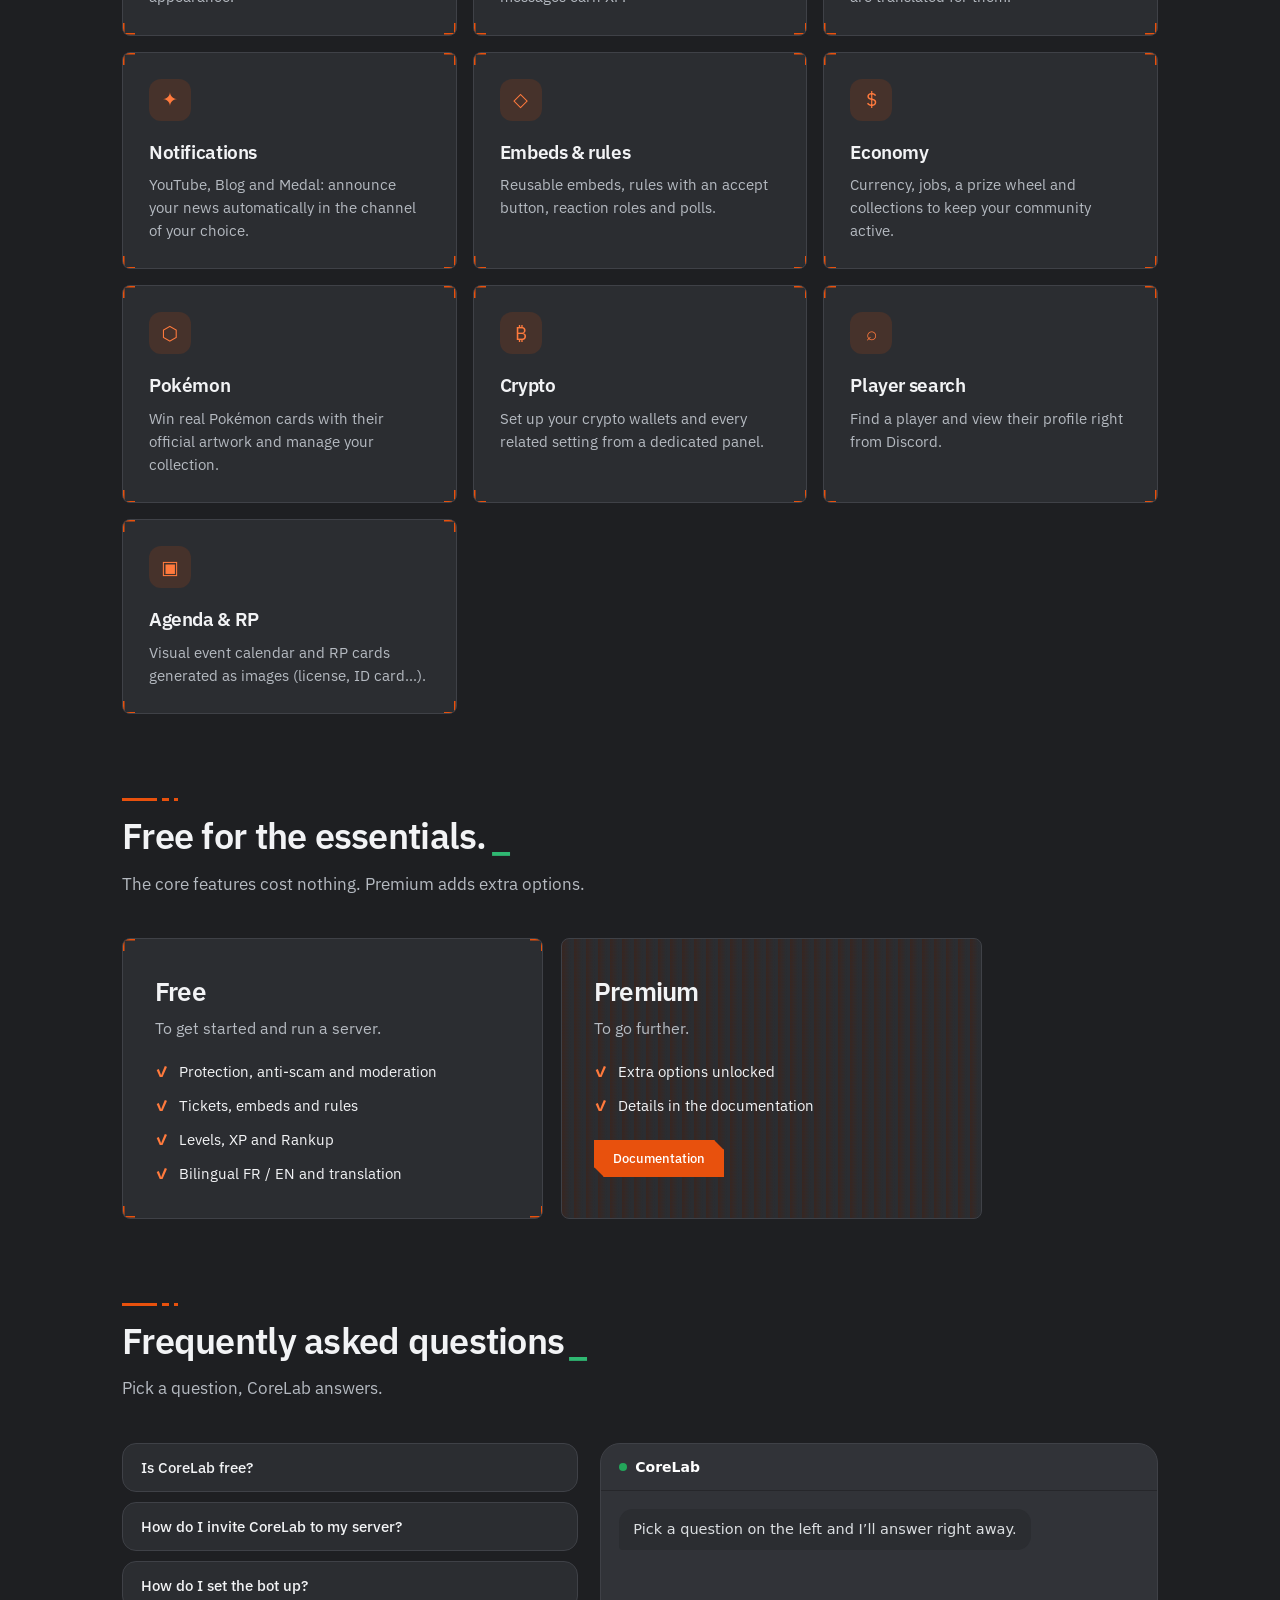
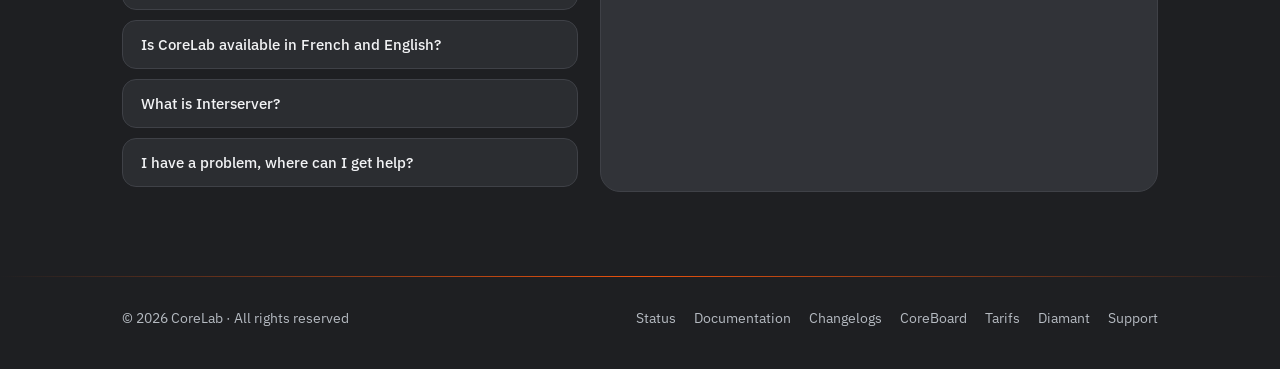
==== commit 6fff1e97: "ajoute de son et suppréssion du curseur par defaut du pc" ====
--- a/index.html
+++ b/index.html
@@ -881,6 +881,40 @@
 if(window.matchMedia&&matchMedia("(prefers-reduced-motion:reduce)").matches){add();add();add();return}
 setTimeout(function(){add();setInterval(function(){if(!document.hidden)add()},1700)},document.documentElement.classList.contains("seen")?300:2300)})();
 </script>
+<script>
+(function(){
+var AC=window.AudioContext||window.webkitAudioContext;if(!AC)return;
+var K="cl_sfx",on=true,ctx,mg,booted=0,lastEl=null,lastT=0,
+SEL="a[href],button,summary,.btn,[role=button],.card,.plan,.post,.mod,.sc,.pcard,.pills span";
+try{on=localStorage.getItem(K)!=="0"}catch(e){}
+function start(){if(!ctx){ctx=new AC();mg=ctx.createGain();mg.gain.value=.5;mg.connect(ctx.destination)}if(ctx.state==="suspended")ctx.resume()}
+function tone(f1,f2,d,type,v,dl){if(!ctx||!on||document.hidden)return;var t=ctx.currentTime+(dl||0),o=ctx.createOscillator(),g=ctx.createGain();
+o.type=type;o.frequency.setValueAtTime(f1,t);o.frequency.exponentialRampToValueAtTime(f2,t+d);
+g.gain.setValueAtTime(0,t);g.gain.linearRampToValueAtTime(v,t+.006);g.gain.exponentialRampToValueAtTime(.0001,t+d);
+o.connect(g);g.connect(mg);o.start(t);o.stop(t+d+.03)}
+var S={hover:function(){tone(1400,2100,.045,"sine",.05)},
+click:function(){tone(520,240,.08,"square",.045)},
+ok:function(){tone(660,660,.06,"square",.04);tone(990,1400,.11,"square",.04,.07)},
+boot:function(){tone(300,300,.07,"square",.035);tone(450,450,.07,"square",.035,.09);tone(700,1100,.16,"square",.04,.18)}};
+function hov(e){if(!on||!ctx)return;var t=e.target.closest?e.target.closest(SEL):null;if(!t||t===lastEl)return;lastEl=t;
+var n=Date.now();if(n-lastT<60)return;lastT=n;S.hover()}
+function out(e){var t=e.target.closest?e.target.closest(SEL):null;if(t&&!t.contains(e.relatedTarget))lastEl=null}
+if(window.matchMedia&&matchMedia("(hover:hover)").matches){document.addEventListener("mouseover",hov,true);document.addEventListener("mouseout",out,true)}
+document.addEventListener("pointerdown",function(e){if(e.button)return;start();
+if(!booted){booted=1;if(on)S.boot();return}
+var t=e.target.closest?e.target.closest(SEL):null;if(t&&t.classList&&t.classList.contains("sfx"))return;(t?S.ok:S.click)()},true);
+document.addEventListener("keydown",function(){start()},true);
+var st=document.createElement("style");
+st.textContent=".sfx{position:fixed;right:62px;bottom:20px;z-index:99000;display:flex;align-items:center;gap:8px;padding:7px 12px;background:rgba(30,31,34,.85);border:1px solid #3f4147;border-left:2px solid #e8510d;color:#b5bac1;font:500 11px ui-monospace,Menlo,Consolas,monospace;letter-spacing:.12em;cursor:pointer}.sfx:hover{color:#f2f3f5;border-color:#2fb872}.sfx svg{width:15px;height:15px;stroke:currentColor;fill:none;stroke-width:2;stroke-linecap:round;stroke-linejoin:round}.sfx b{font-weight:500;color:#2fb872}.sfx.off b{color:#e24b4a}@media(max-width:700px){.sfx{right:14px;bottom:14px}}";
+document.head.appendChild(st);
+var b=document.createElement("button");b.type="button";b.className="sfx";
+b.innerHTML='<svg viewBox="0 0 24 24"><path d="M11 5 6 9H3v6h3l5 4z"/><path class="w" d="M15.5 8.5a5 5 0 0 1 0 7M18.5 5.5a9 9 0 0 1 0 13"/></svg><span></span><b></b>';
+function lab(){var en=document.documentElement.lang==="en";b.firstChild.nextSibling.textContent=en?"SOUND":"SON";b.lastChild.textContent=on?"ON":"OFF";b.classList.toggle("off",!on);b.setAttribute("aria-pressed",on?"true":"false");b.setAttribute("aria-label",en?"Toggle sound effects":"Activer ou couper les sons");b.querySelector(".w").style.display=on?"":"none"}
+b.addEventListener("click",function(){on=!on;try{localStorage.setItem(K,on?"1":"0")}catch(e){}lab();if(on){start();S.ok()}});
+document.body.appendChild(b);lab();
+new MutationObserver(lab).observe(document.documentElement,{attributes:true,attributeFilter:["lang"]});
+})();
+</script>
 <script src="fx.js" defer></script>
 </body>
 </html>
--- a/pro.css
+++ b/pro.css
@@ -368,6 +368,8 @@
 .tl-ring.lk{width:60px;height:36px;margin:-18px 0 0 -30px}
 .tl-ring.lk::before,.tl-ring.lk::after{border-color:#2fb872}
 .tl-dot{position:fixed;left:0;top:0;width:8px;height:8px;margin:-4px 0 0 -4px;z-index:99991;pointer-events:none;border-radius:50%;background:#e8510d;box-shadow:0 0 8px 2px rgba(232,81,13,.55);translate:-100px -100px}
+html.tl-on,html.tl-on *{cursor:none!important}
+html.tl-on textarea,html.tl-on input:not([type=checkbox]):not([type=radio]):not([type=range]):not([type=button]):not([type=submit]){cursor:text!important}
 /* flux de données sur les bords de l'écran */
 .tl-str{position:fixed;top:0;width:40px;height:100%;z-index:39;pointer-events:none;opacity:.55;-webkit-mask-image:linear-gradient(transparent,#000 15%,#000 85%,transparent);mask-image:linear-gradient(transparent,#000 15%,#000 85%,transparent)}
 .tl-str.l{left:0}.tl-str.r{right:0}
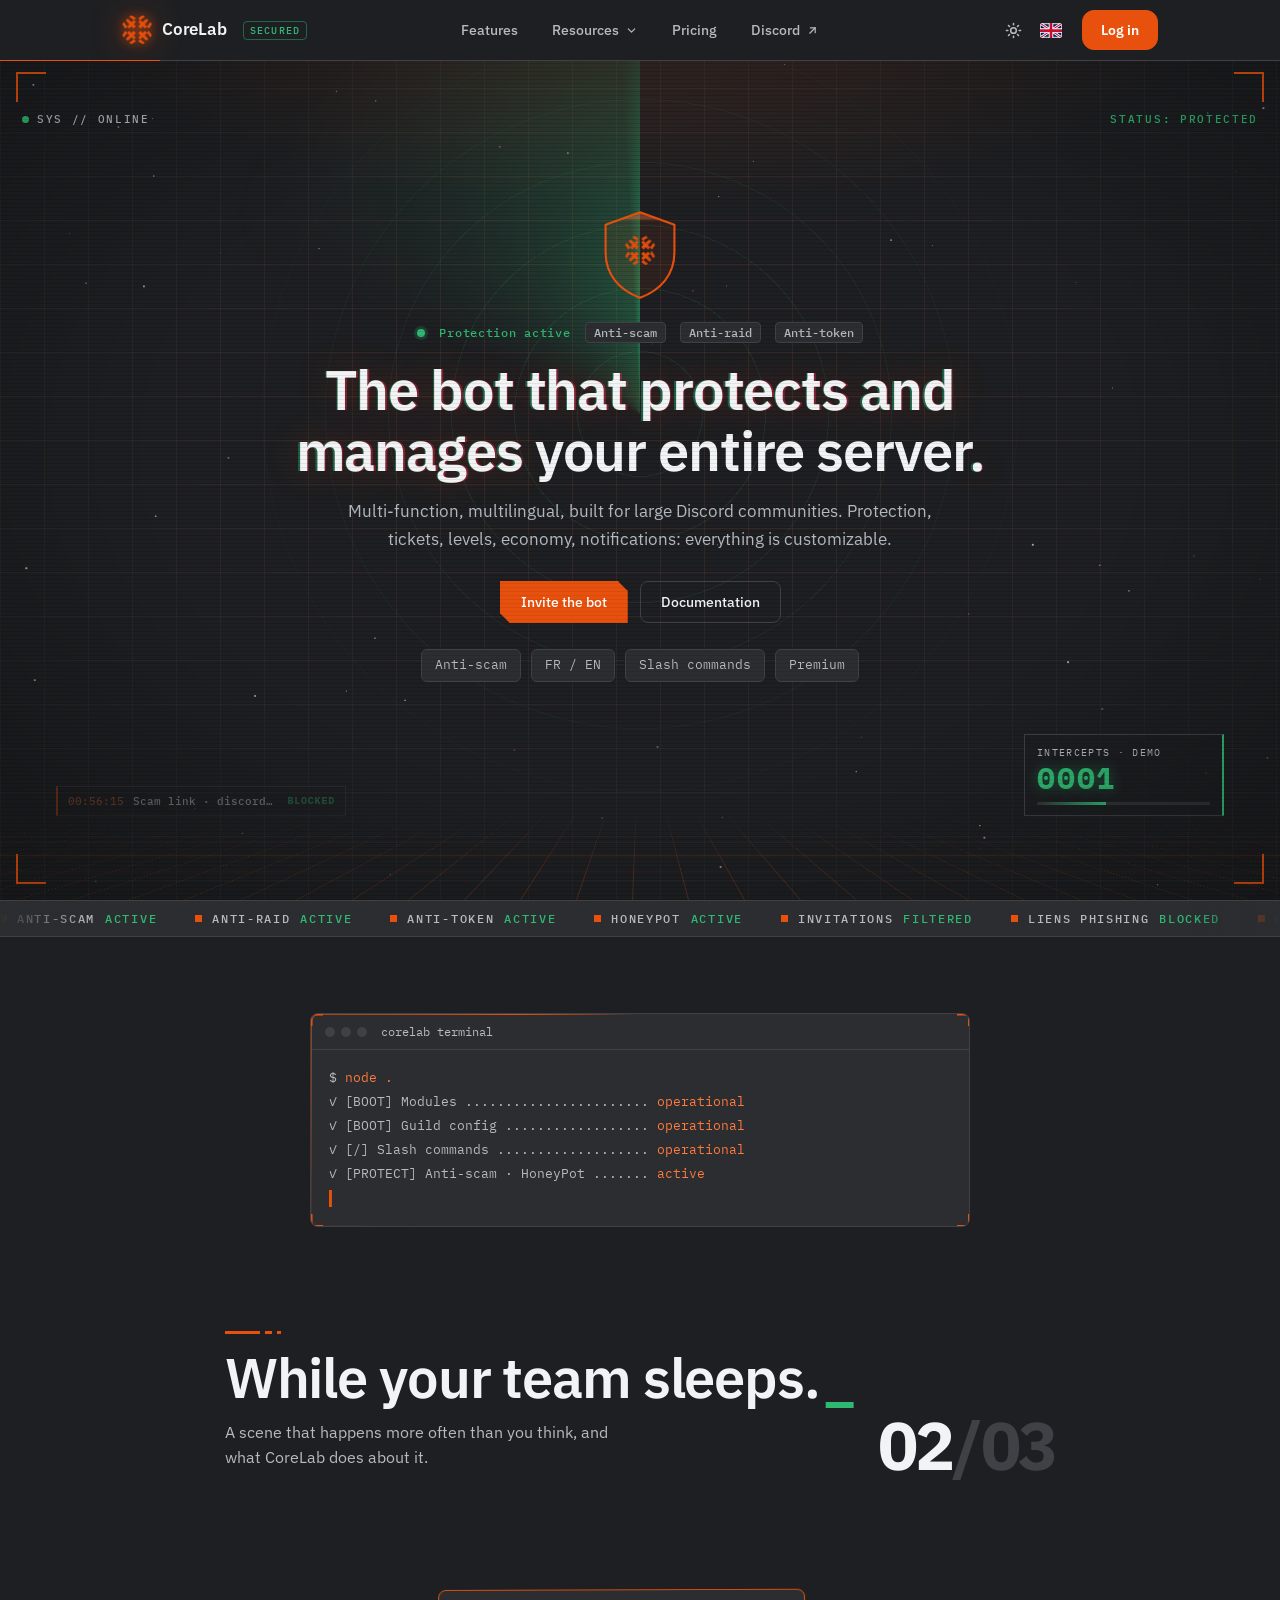
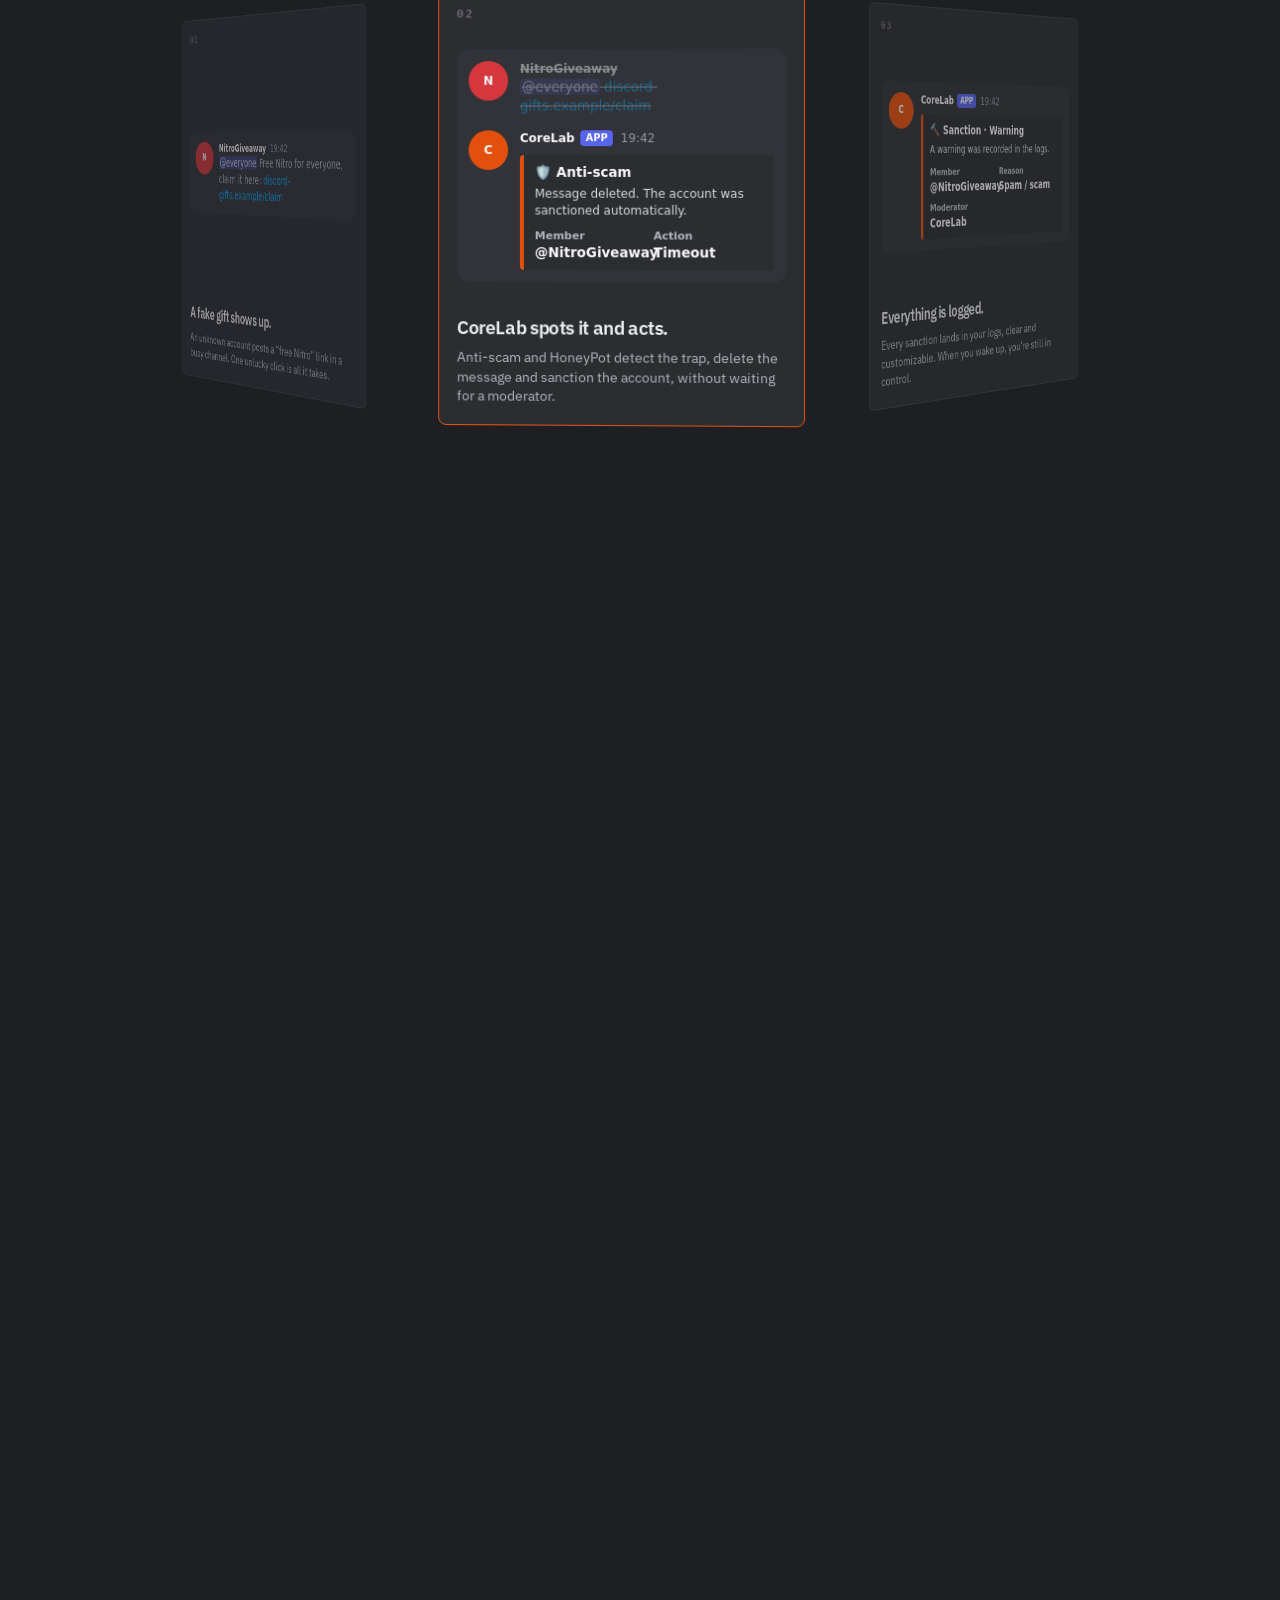
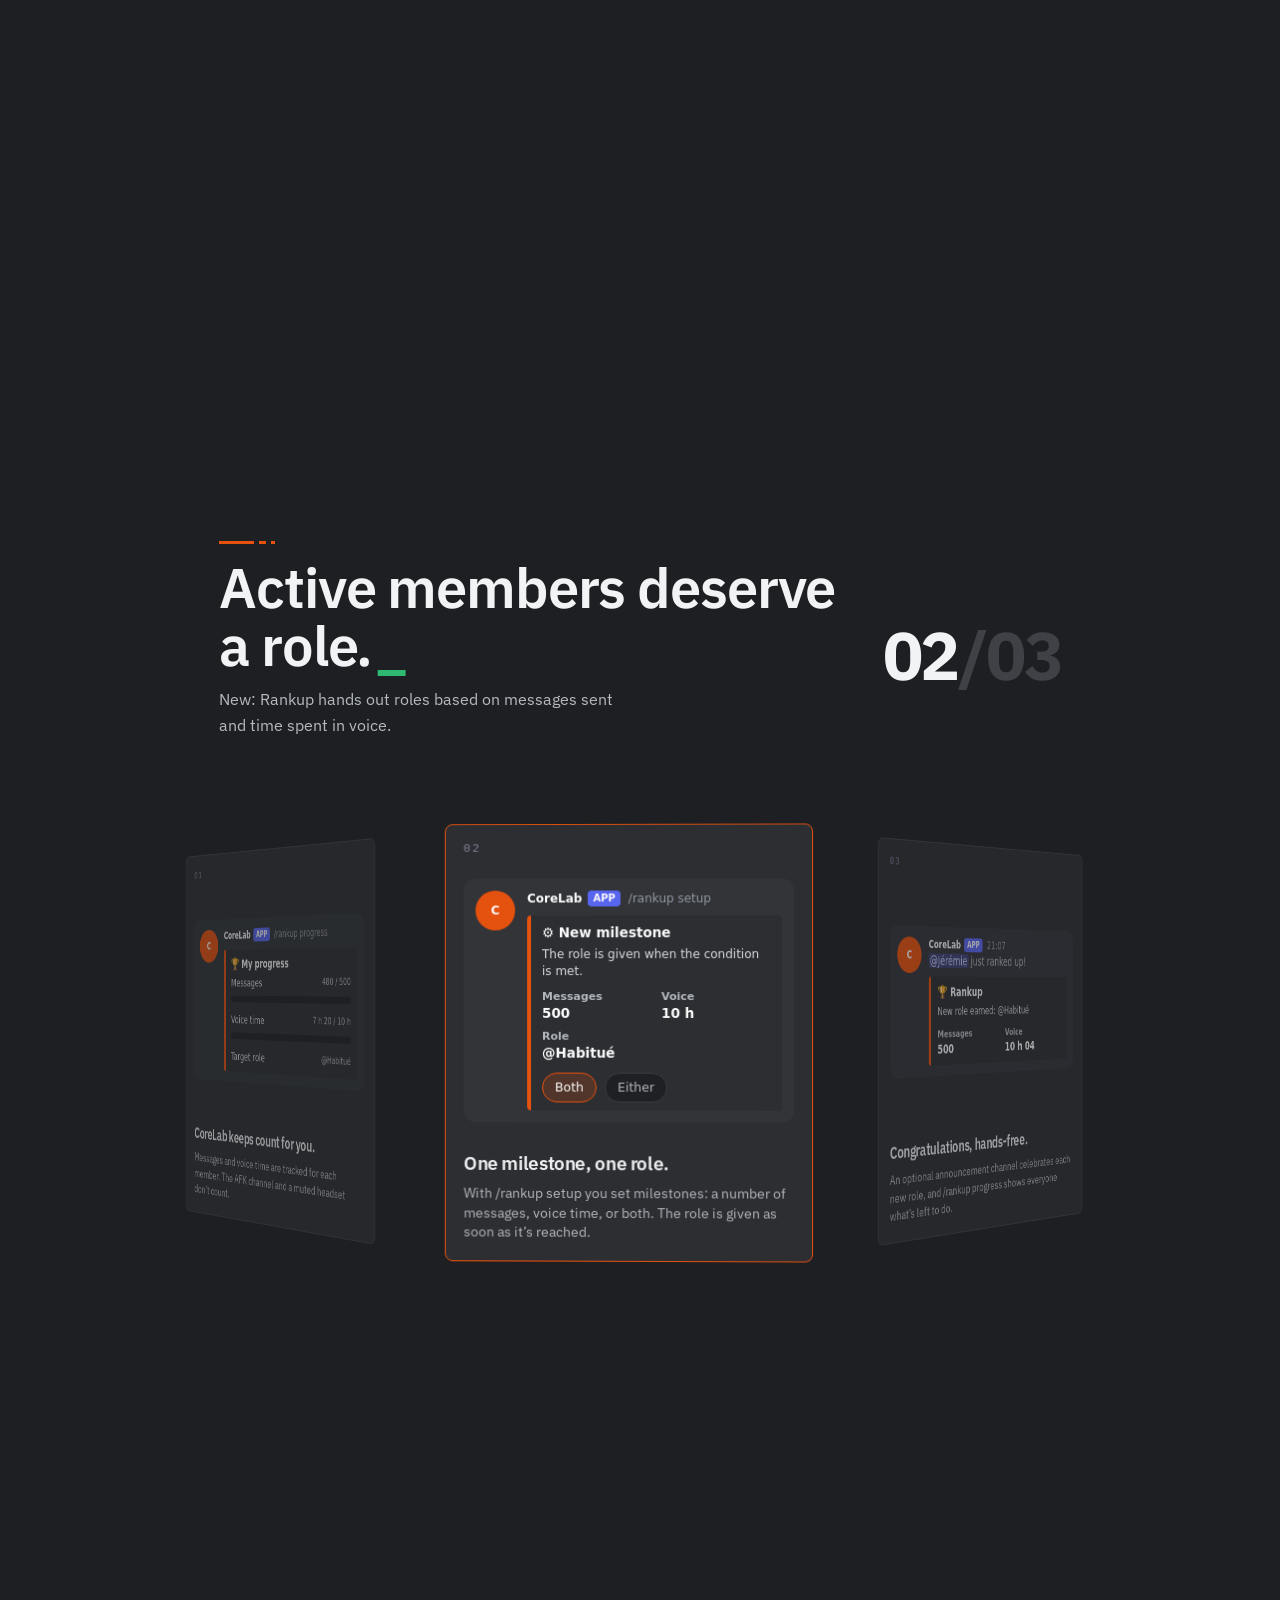
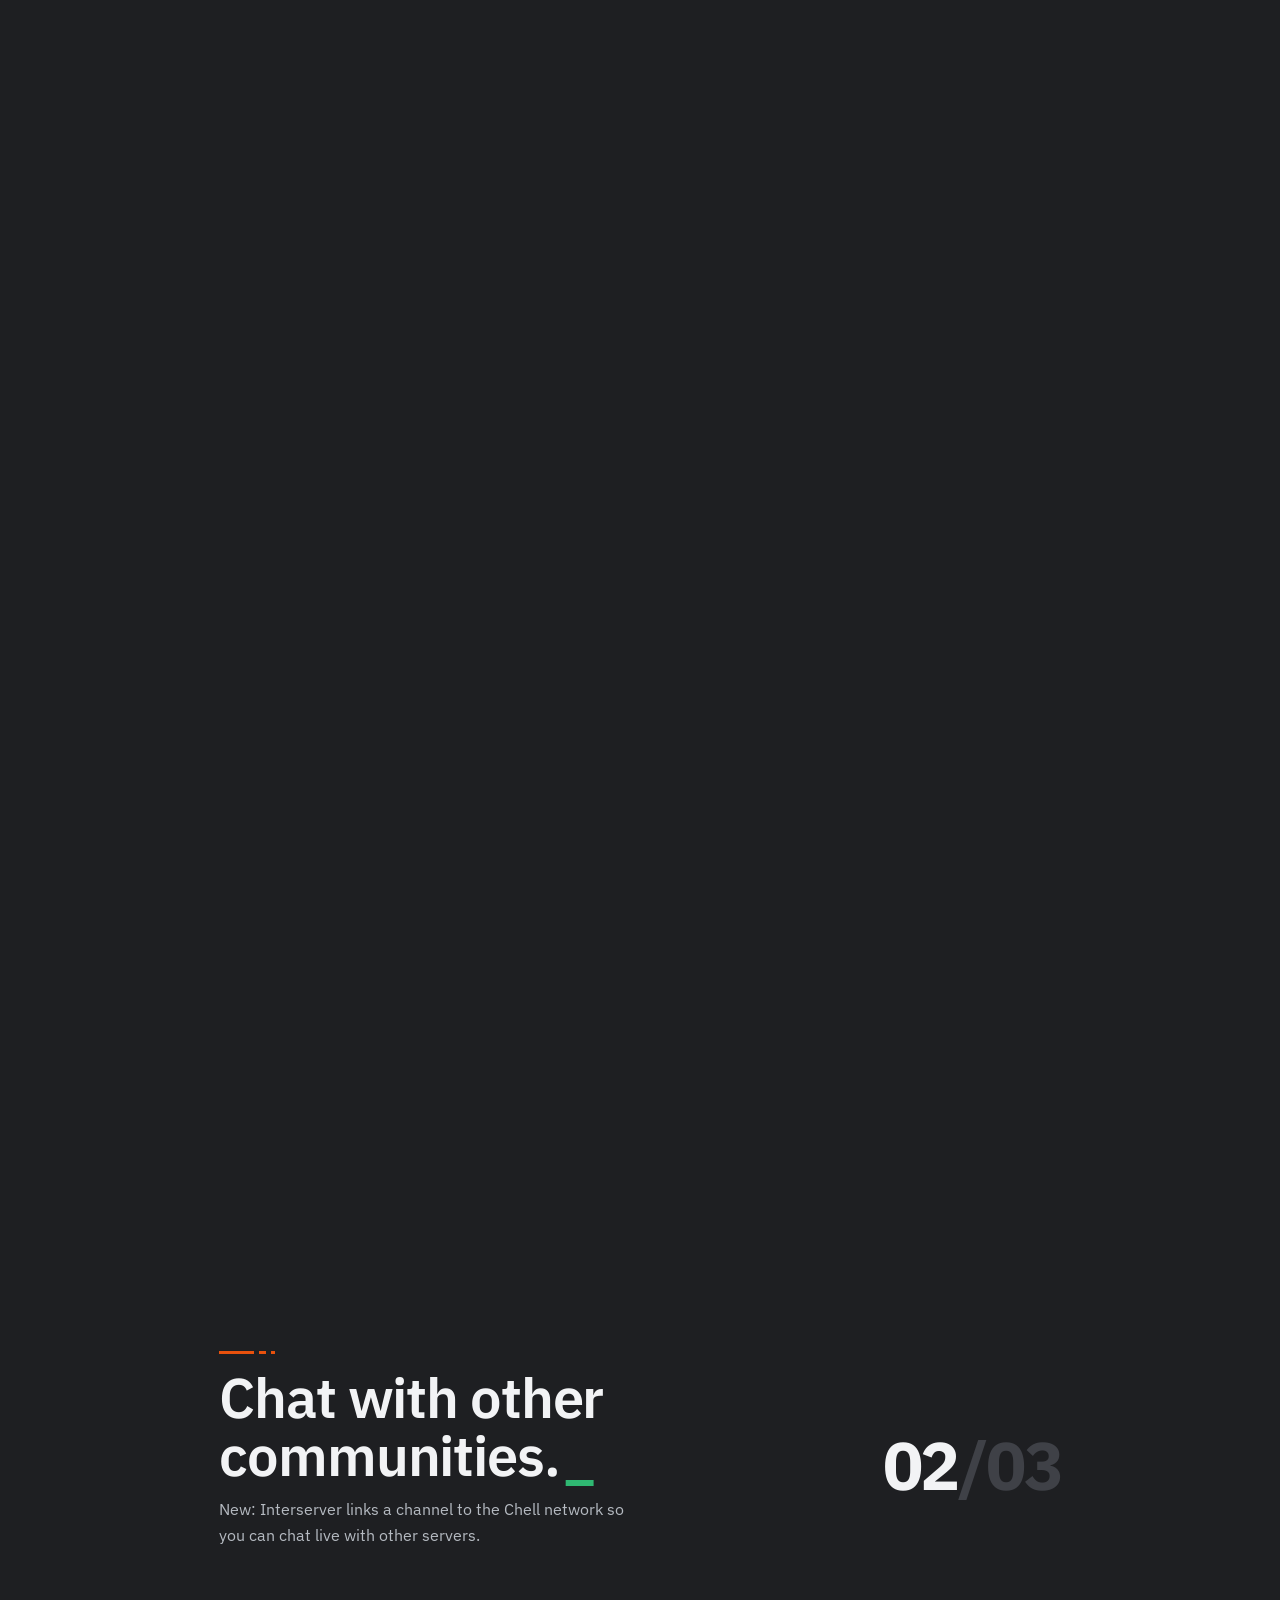
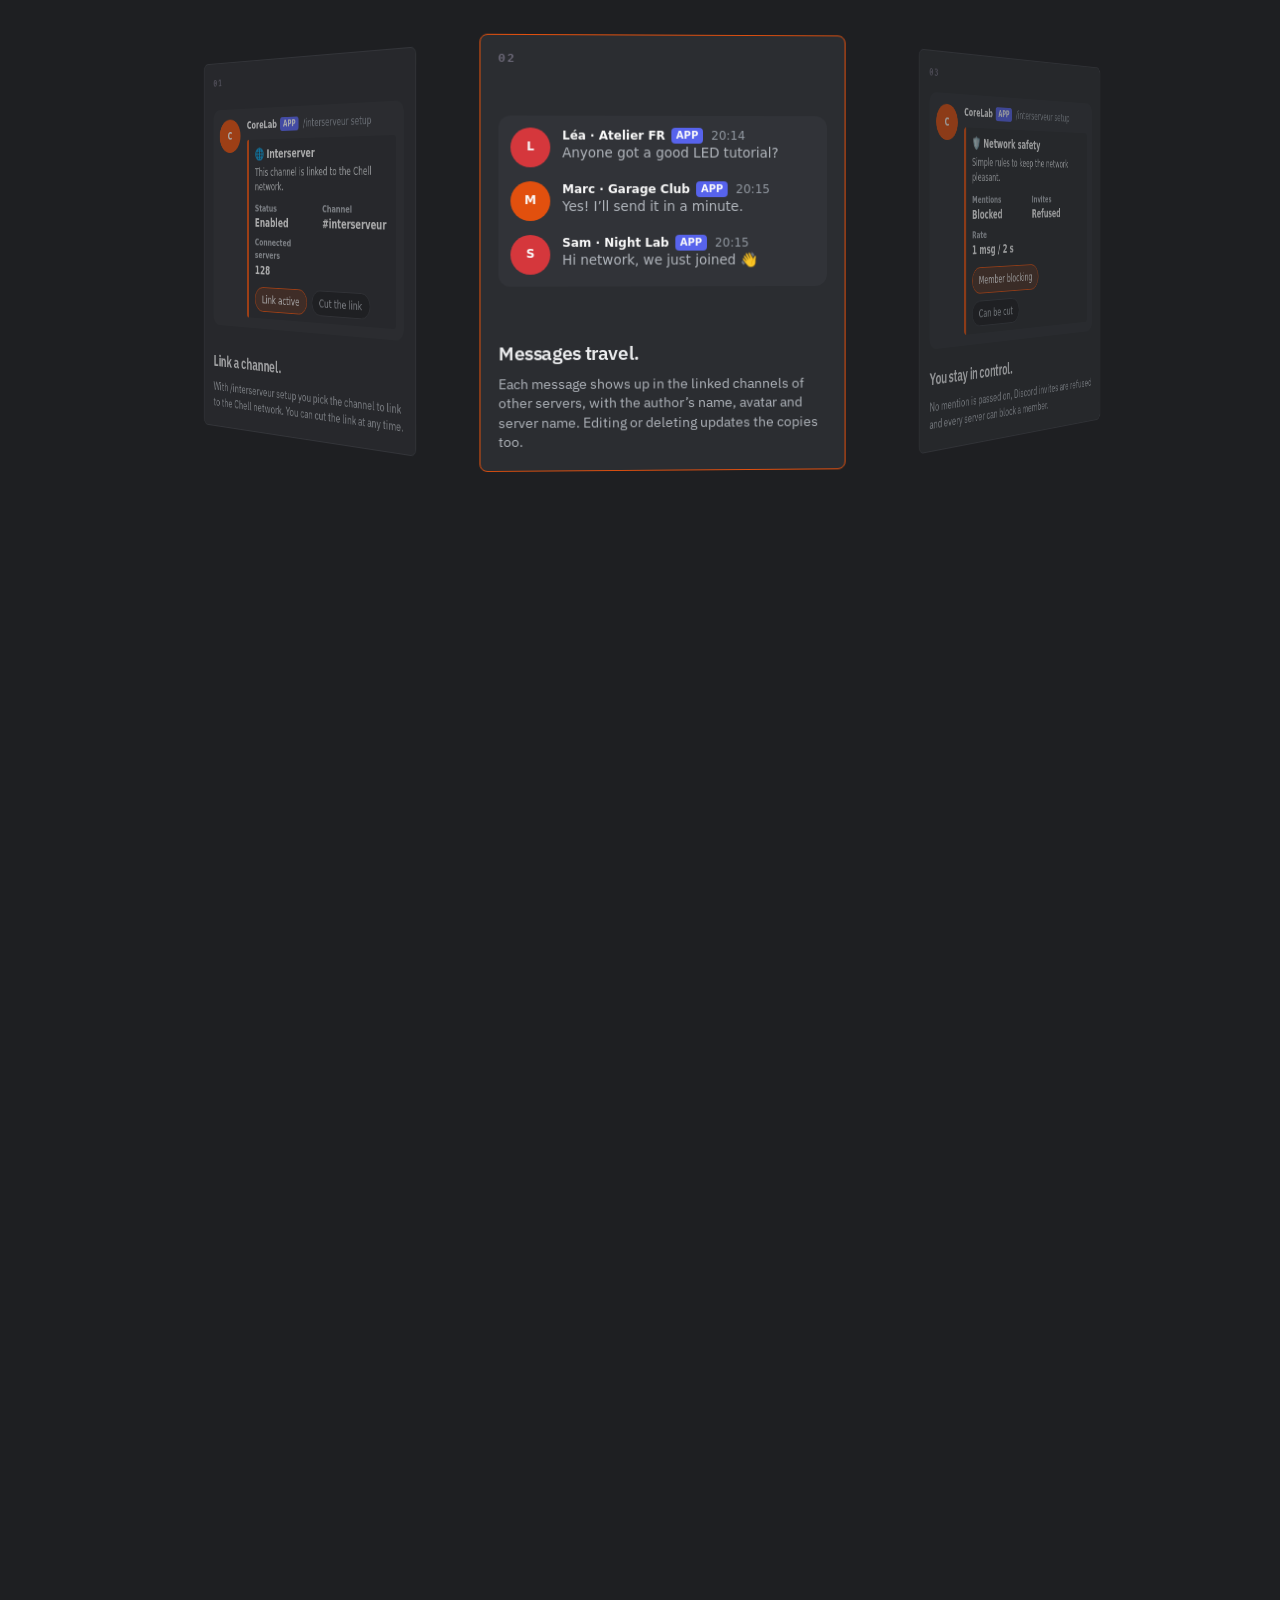
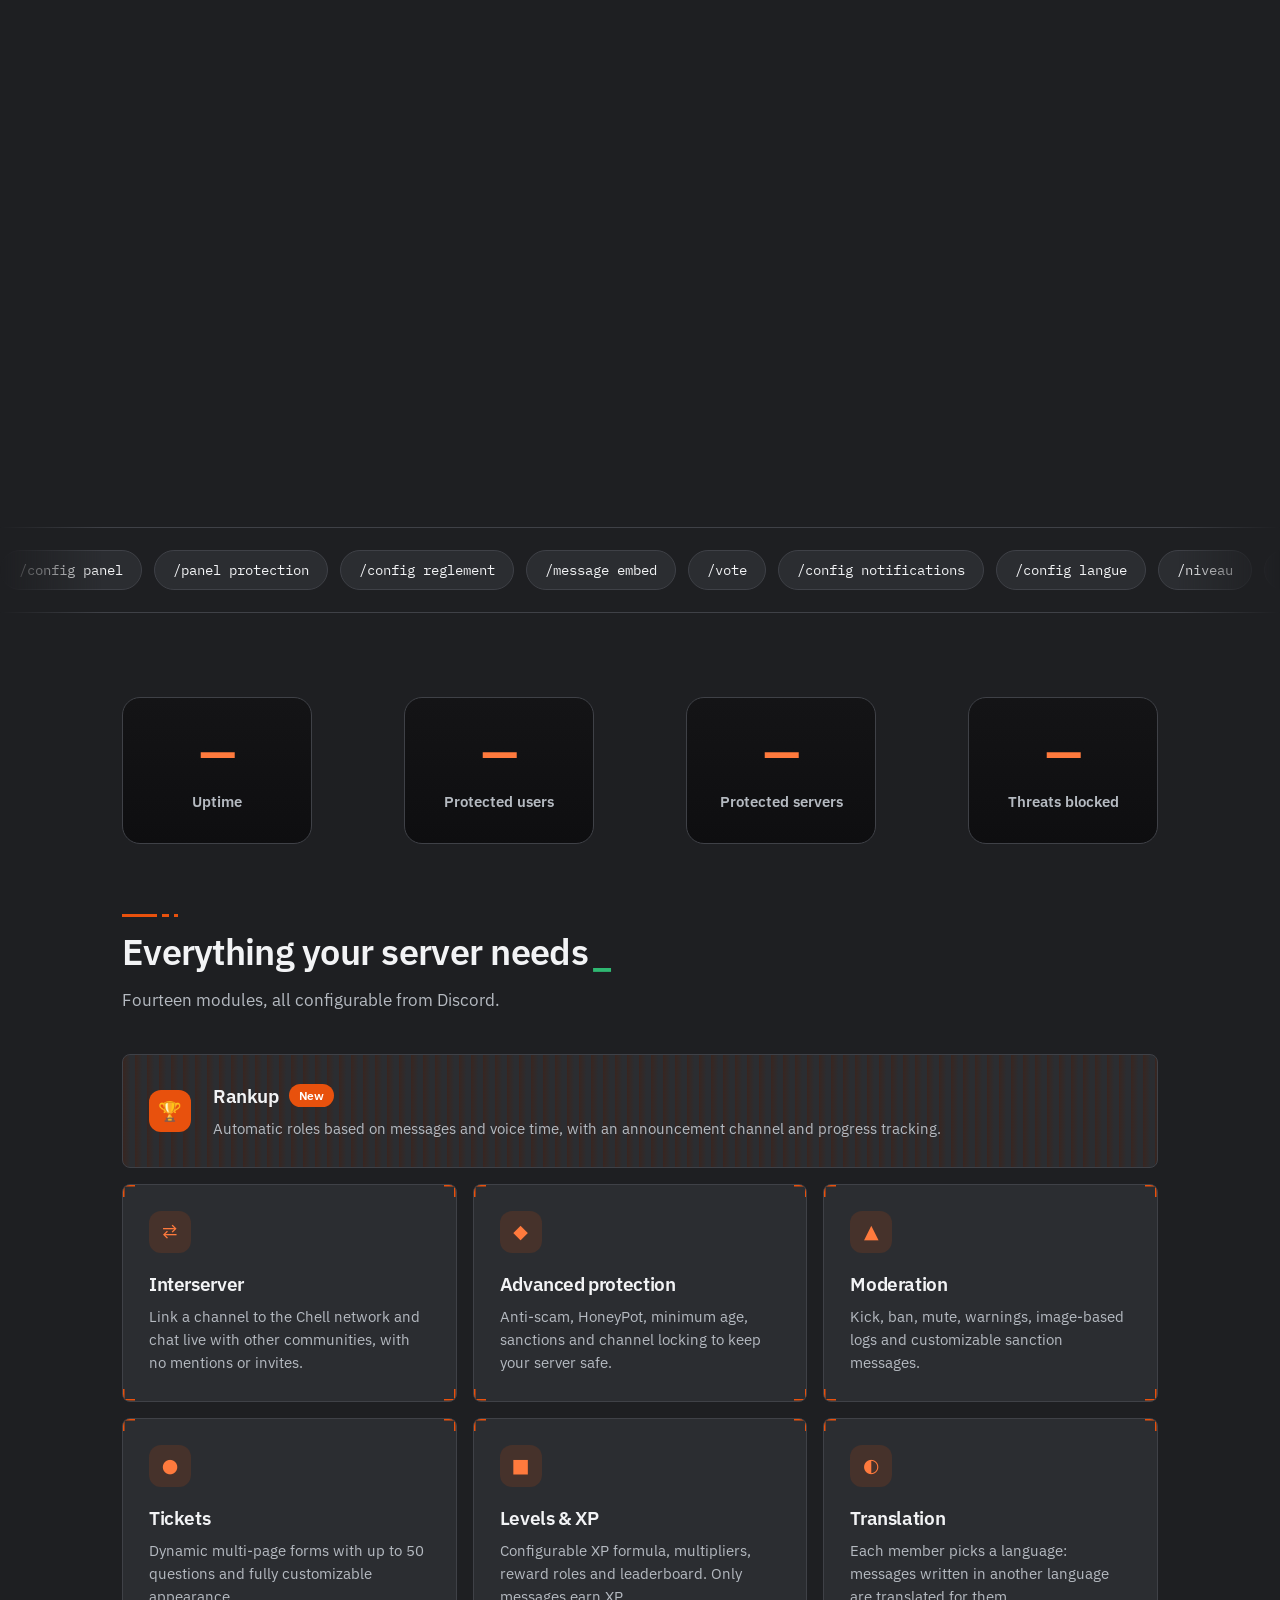
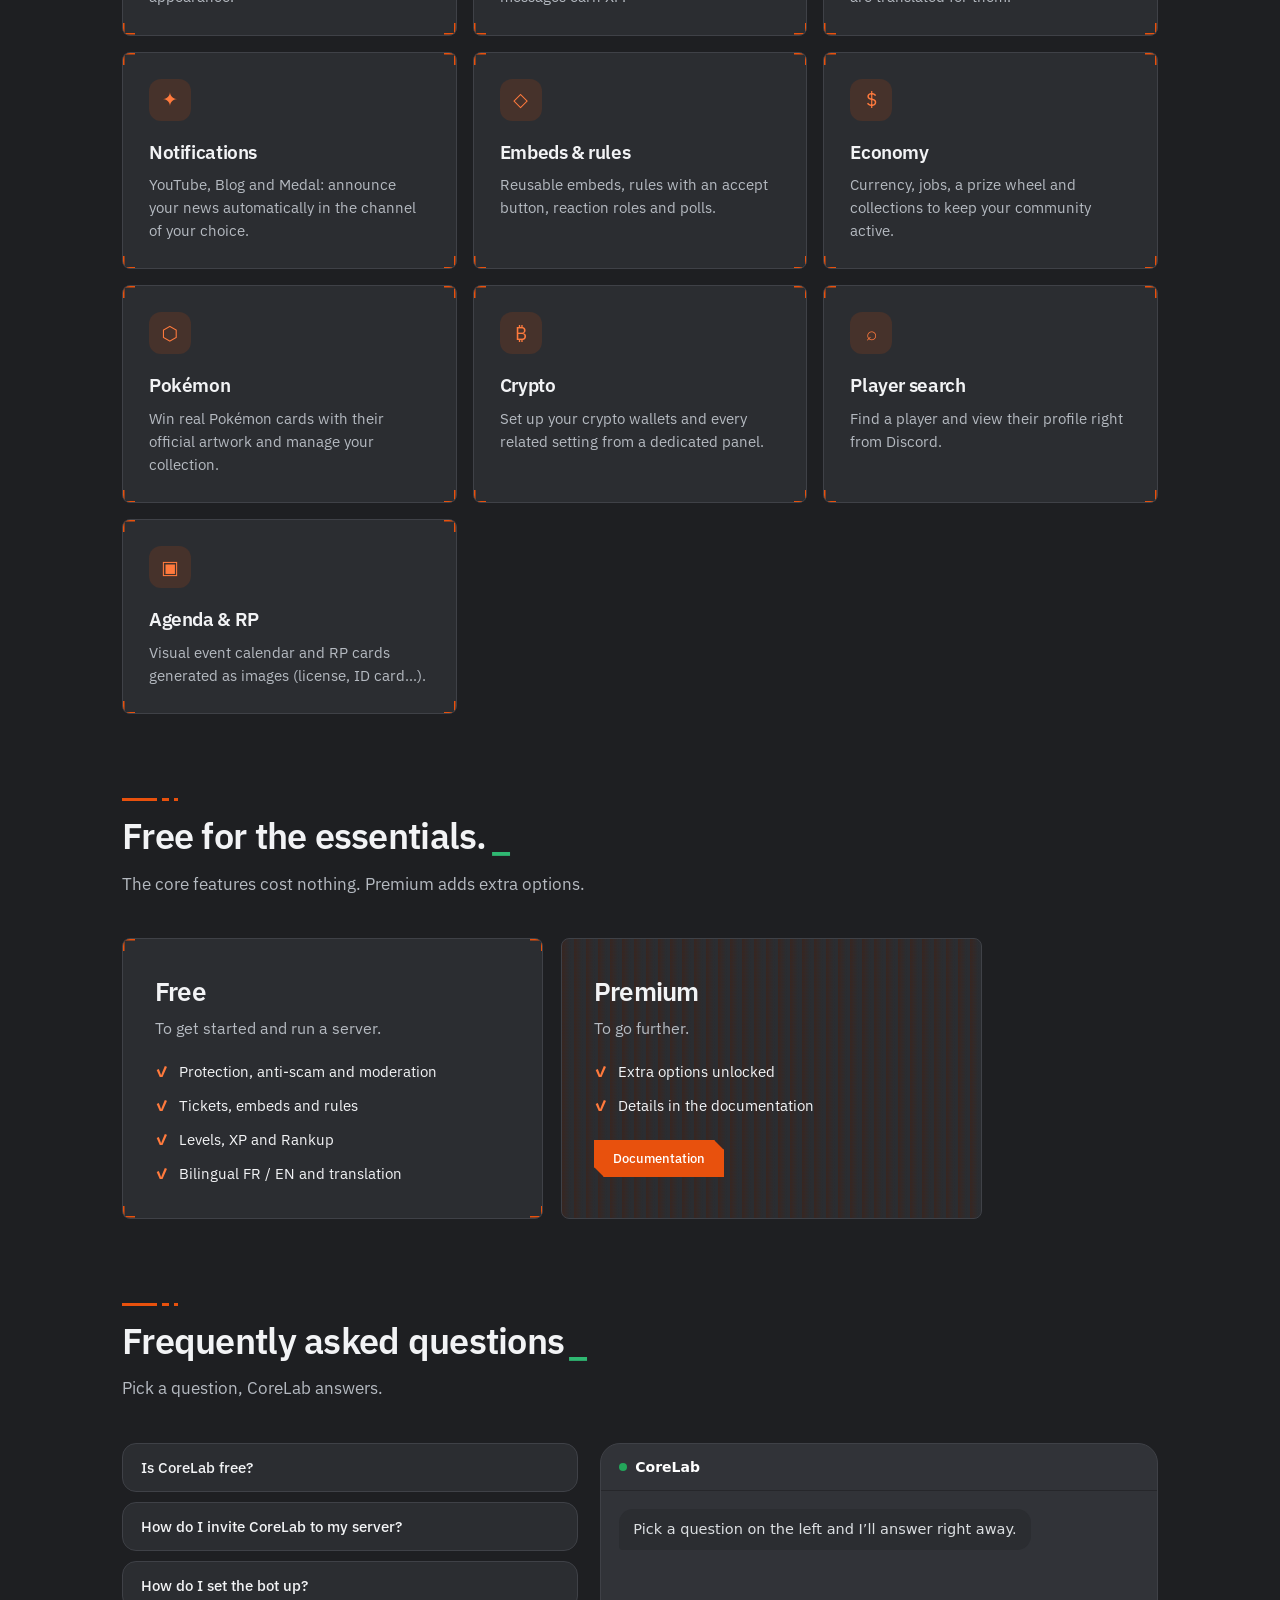
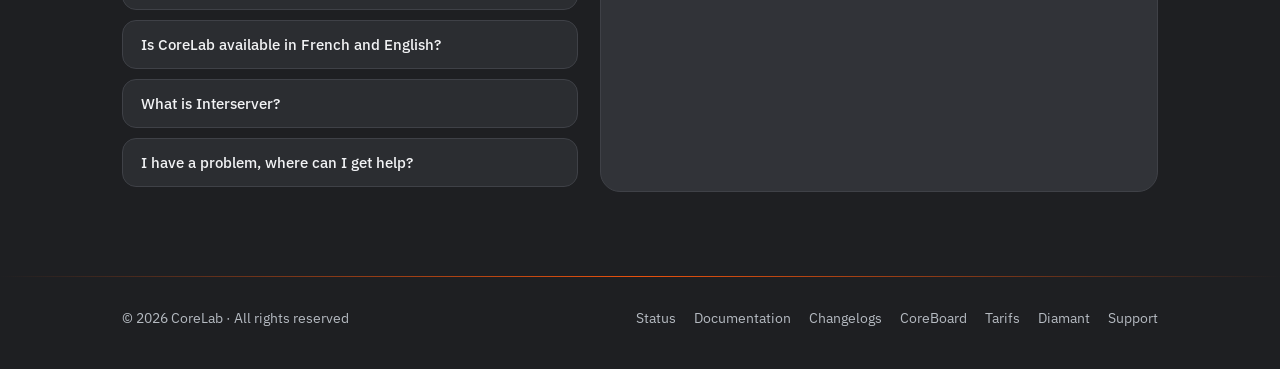
==== commit f48a7d1c: "enlevage des son" ====
--- a/index.html
+++ b/index.html
@@ -881,40 +881,6 @@
 if(window.matchMedia&&matchMedia("(prefers-reduced-motion:reduce)").matches){add();add();add();return}
 setTimeout(function(){add();setInterval(function(){if(!document.hidden)add()},1700)},document.documentElement.classList.contains("seen")?300:2300)})();
 </script>
-<script>
-(function(){
-var AC=window.AudioContext||window.webkitAudioContext;if(!AC)return;
-var K="cl_sfx",on=true,ctx,mg,booted=0,lastEl=null,lastT=0,
-SEL="a[href],button,summary,.btn,[role=button],.card,.plan,.post,.mod,.sc,.pcard,.pills span";
-try{on=localStorage.getItem(K)!=="0"}catch(e){}
-function start(){if(!ctx){ctx=new AC();mg=ctx.createGain();mg.gain.value=.5;mg.connect(ctx.destination)}if(ctx.state==="suspended")ctx.resume()}
-function tone(f1,f2,d,type,v,dl){if(!ctx||!on||document.hidden)return;var t=ctx.currentTime+(dl||0),o=ctx.createOscillator(),g=ctx.createGain();
-o.type=type;o.frequency.setValueAtTime(f1,t);o.frequency.exponentialRampToValueAtTime(f2,t+d);
-g.gain.setValueAtTime(0,t);g.gain.linearRampToValueAtTime(v,t+.006);g.gain.exponentialRampToValueAtTime(.0001,t+d);
-o.connect(g);g.connect(mg);o.start(t);o.stop(t+d+.03)}
-var S={hover:function(){tone(1400,2100,.045,"sine",.05)},
-click:function(){tone(520,240,.08,"square",.045)},
-ok:function(){tone(660,660,.06,"square",.04);tone(990,1400,.11,"square",.04,.07)},
-boot:function(){tone(300,300,.07,"square",.035);tone(450,450,.07,"square",.035,.09);tone(700,1100,.16,"square",.04,.18)}};
-function hov(e){if(!on||!ctx)return;var t=e.target.closest?e.target.closest(SEL):null;if(!t||t===lastEl)return;lastEl=t;
-var n=Date.now();if(n-lastT<60)return;lastT=n;S.hover()}
-function out(e){var t=e.target.closest?e.target.closest(SEL):null;if(t&&!t.contains(e.relatedTarget))lastEl=null}
-if(window.matchMedia&&matchMedia("(hover:hover)").matches){document.addEventListener("mouseover",hov,true);document.addEventListener("mouseout",out,true)}
-document.addEventListener("pointerdown",function(e){if(e.button)return;start();
-if(!booted){booted=1;if(on)S.boot();return}
-var t=e.target.closest?e.target.closest(SEL):null;if(t&&t.classList&&t.classList.contains("sfx"))return;(t?S.ok:S.click)()},true);
-document.addEventListener("keydown",function(){start()},true);
-var st=document.createElement("style");
-st.textContent=".sfx{position:fixed;right:62px;bottom:20px;z-index:99000;display:flex;align-items:center;gap:8px;padding:7px 12px;background:rgba(30,31,34,.85);border:1px solid #3f4147;border-left:2px solid #e8510d;color:#b5bac1;font:500 11px ui-monospace,Menlo,Consolas,monospace;letter-spacing:.12em;cursor:pointer}.sfx:hover{color:#f2f3f5;border-color:#2fb872}.sfx svg{width:15px;height:15px;stroke:currentColor;fill:none;stroke-width:2;stroke-linecap:round;stroke-linejoin:round}.sfx b{font-weight:500;color:#2fb872}.sfx.off b{color:#e24b4a}@media(max-width:700px){.sfx{right:14px;bottom:14px}}";
-document.head.appendChild(st);
-var b=document.createElement("button");b.type="button";b.className="sfx";
-b.innerHTML='<svg viewBox="0 0 24 24"><path d="M11 5 6 9H3v6h3l5 4z"/><path class="w" d="M15.5 8.5a5 5 0 0 1 0 7M18.5 5.5a9 9 0 0 1 0 13"/></svg><span></span><b></b>';
-function lab(){var en=document.documentElement.lang==="en";b.firstChild.nextSibling.textContent=en?"SOUND":"SON";b.lastChild.textContent=on?"ON":"OFF";b.classList.toggle("off",!on);b.setAttribute("aria-pressed",on?"true":"false");b.setAttribute("aria-label",en?"Toggle sound effects":"Activer ou couper les sons");b.querySelector(".w").style.display=on?"":"none"}
-b.addEventListener("click",function(){on=!on;try{localStorage.setItem(K,on?"1":"0")}catch(e){}lab();if(on){start();S.ok()}});
-document.body.appendChild(b);lab();
-new MutationObserver(lab).observe(document.documentElement,{attributes:true,attributeFilter:["lang"]});
-})();
-</script>
 <script src="fx.js" defer></script>
 </body>
 </html>
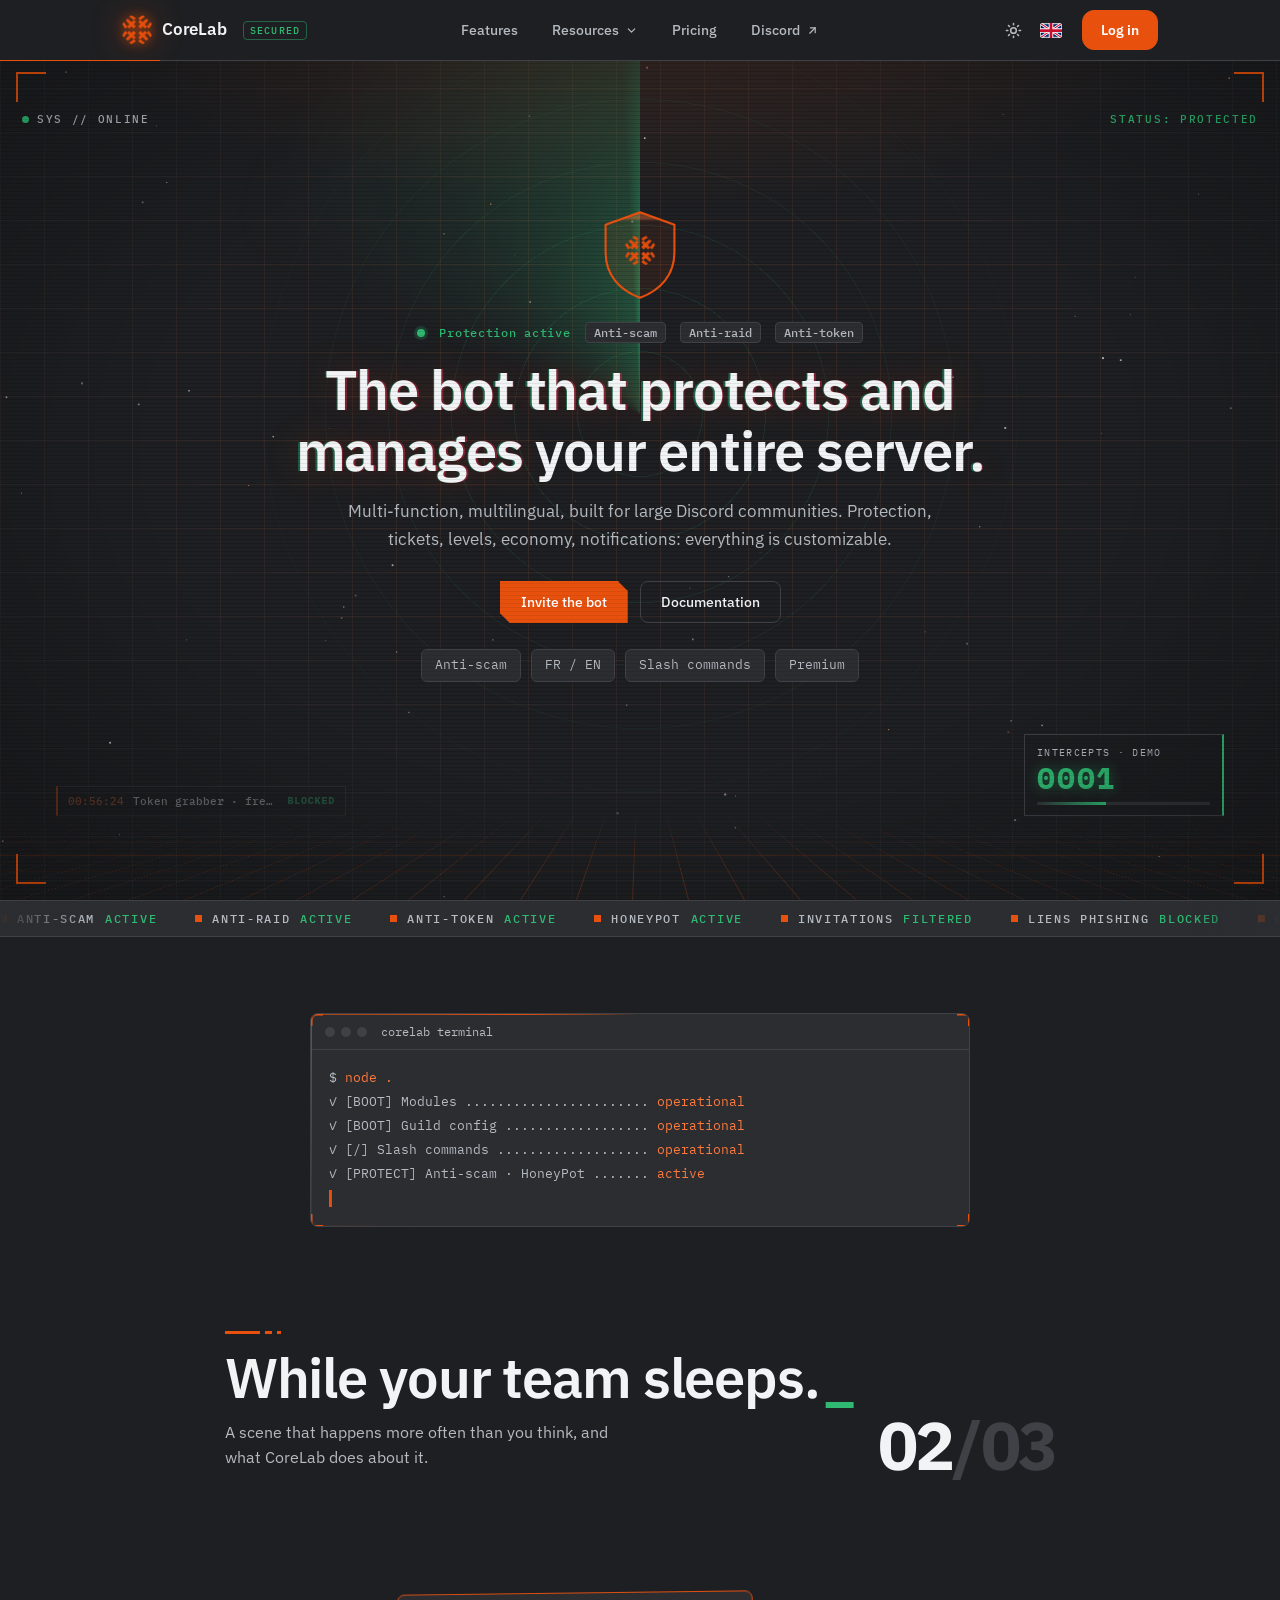
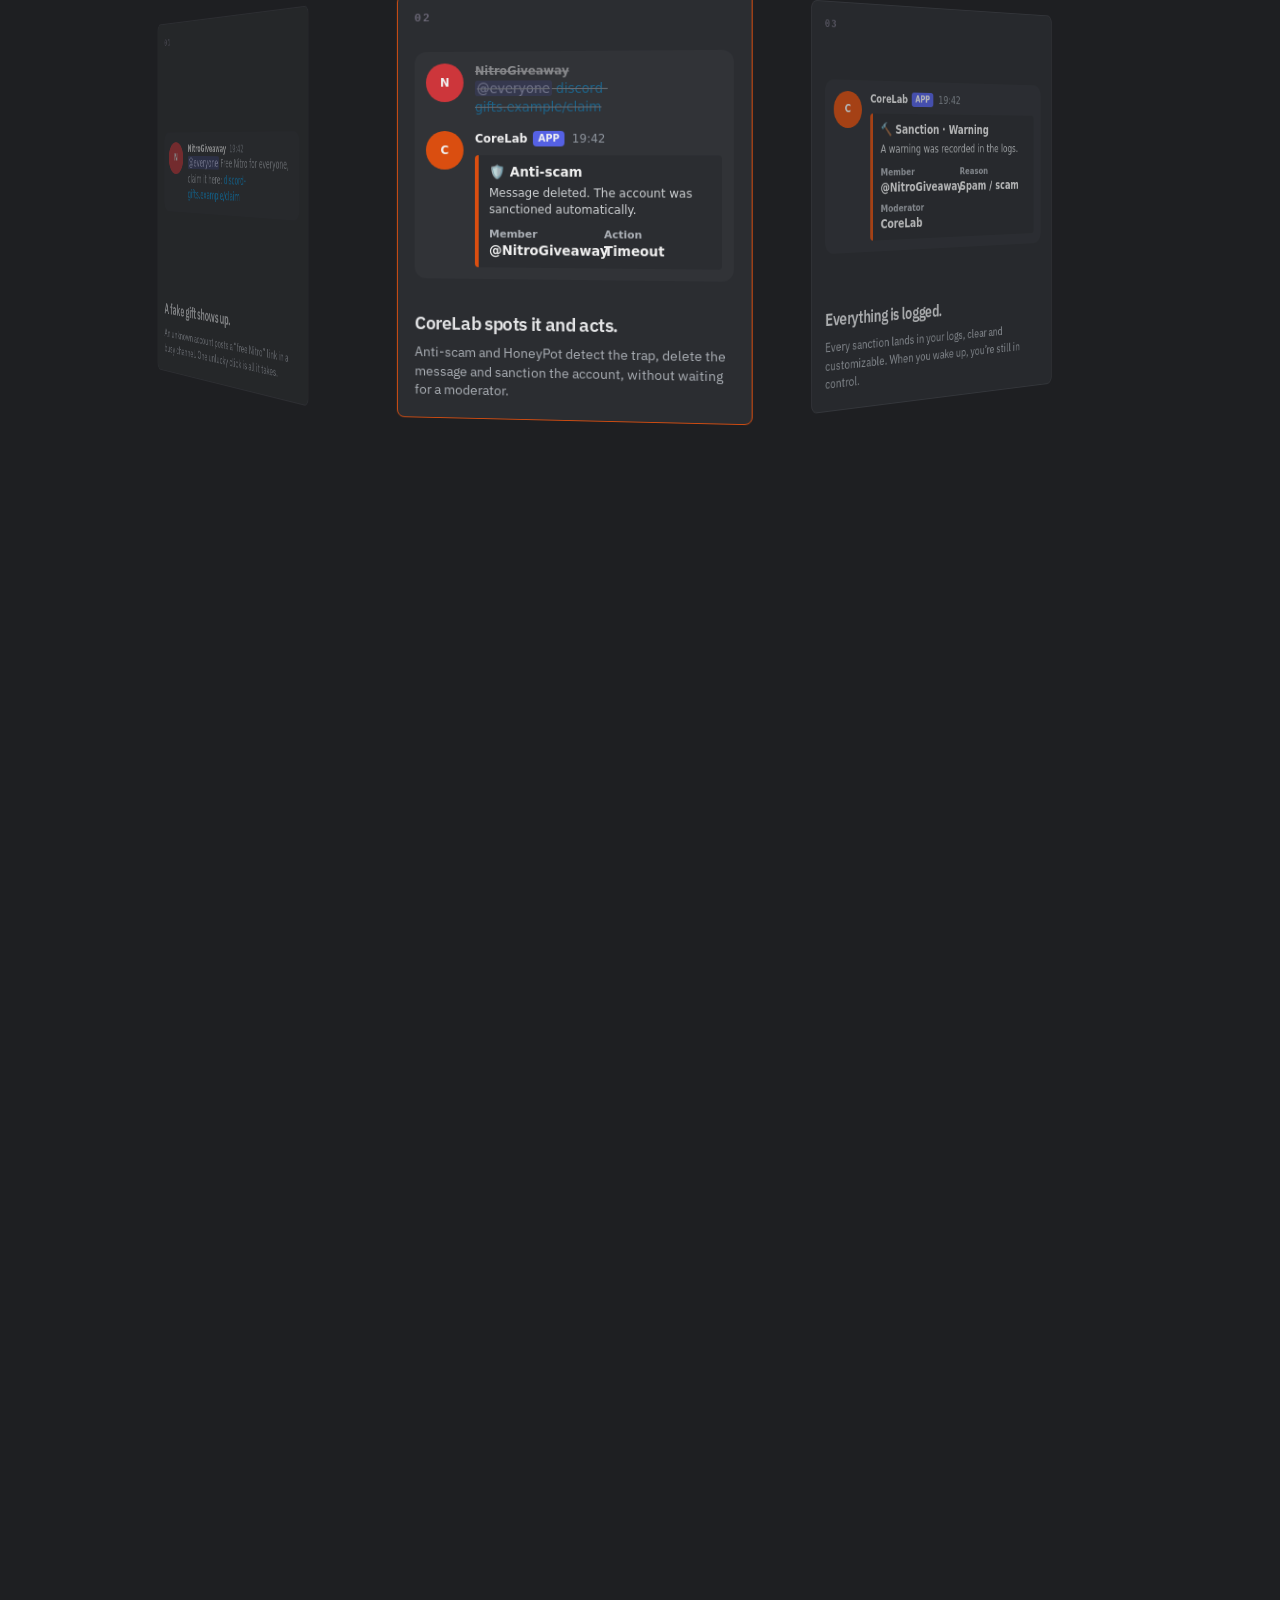
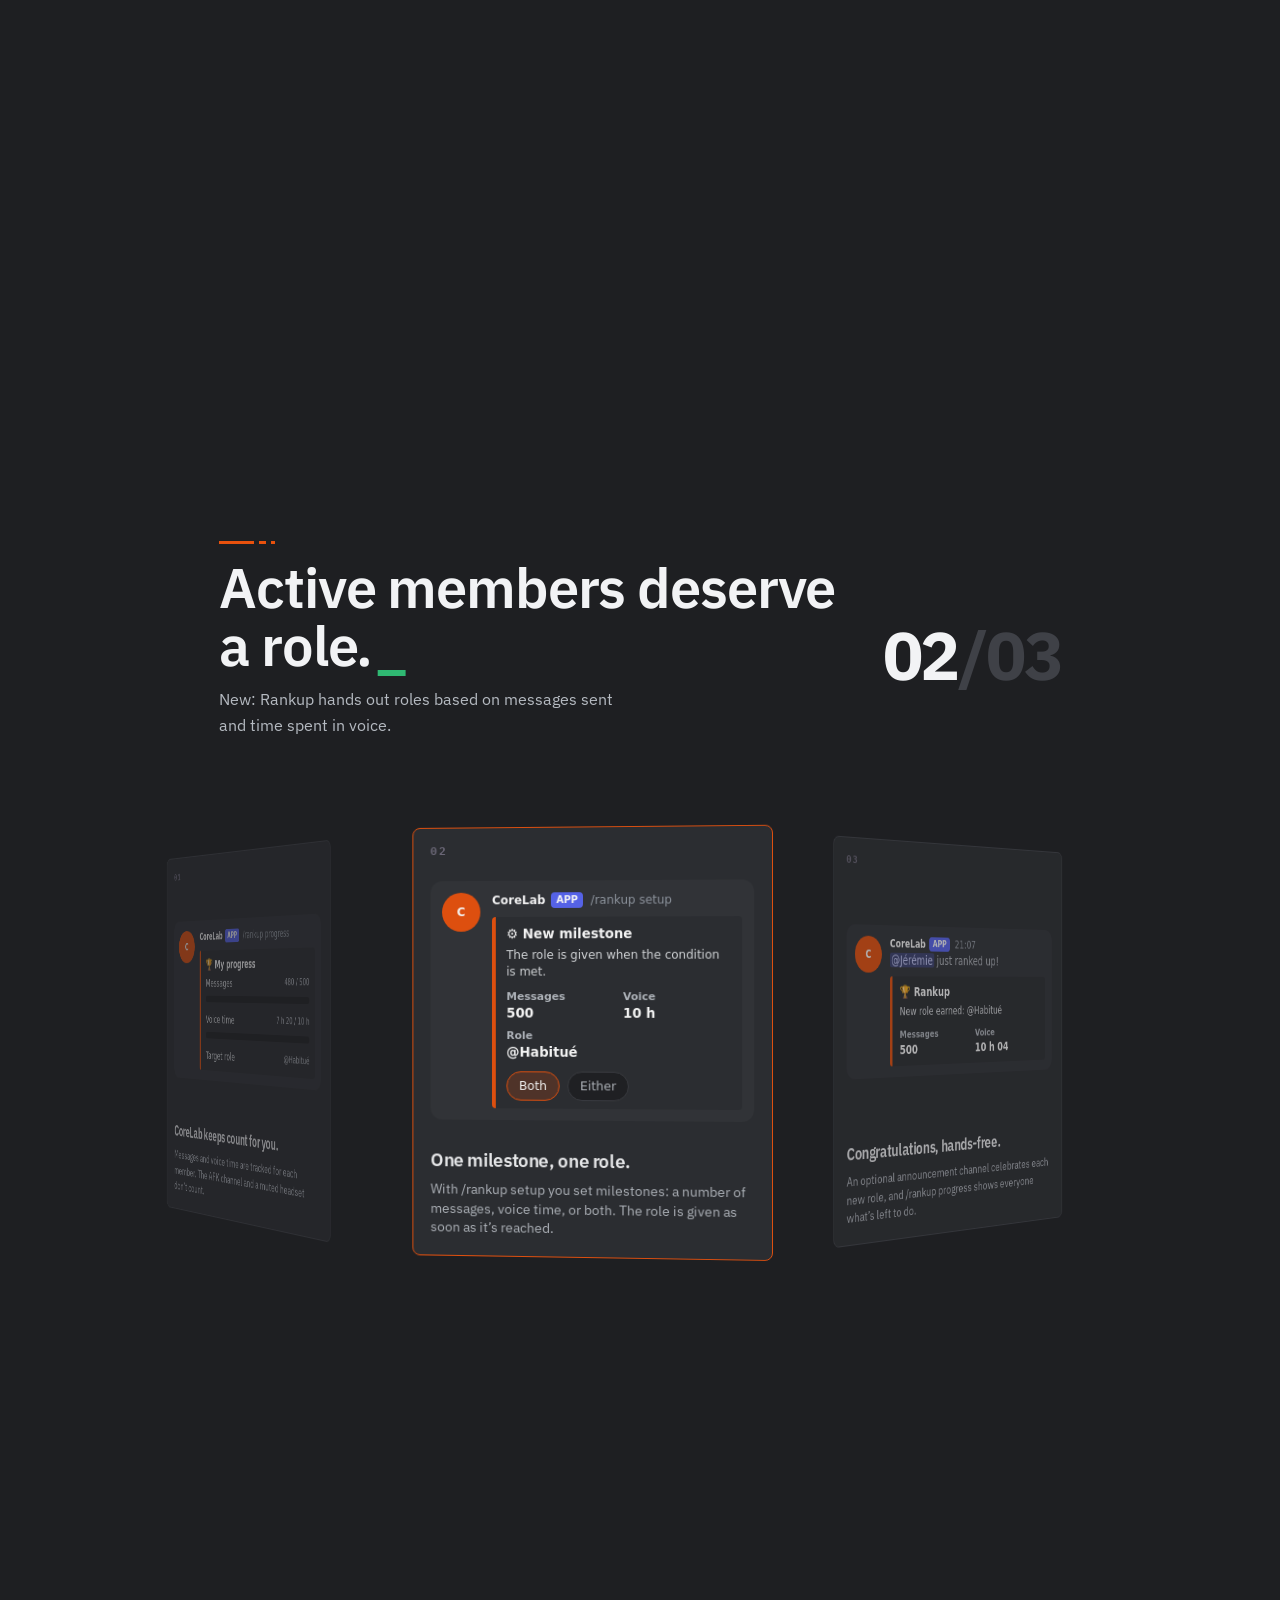
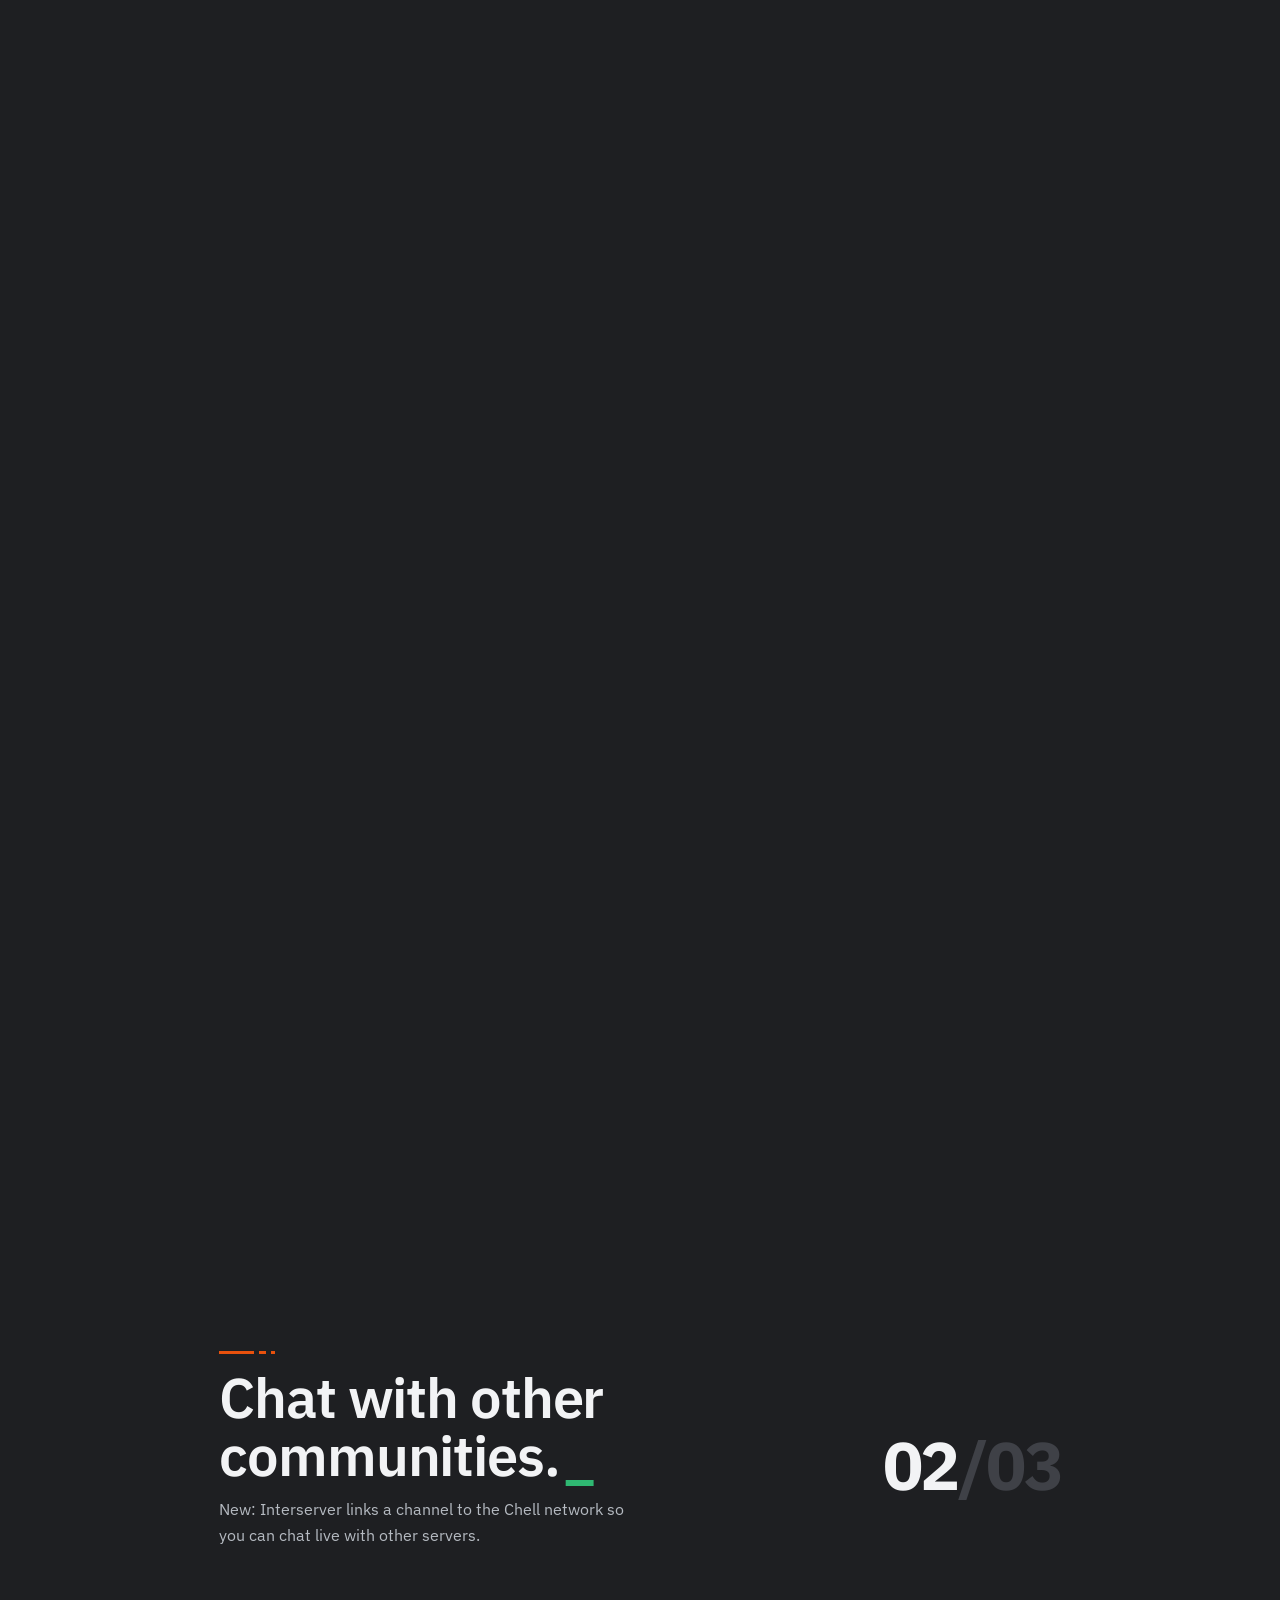
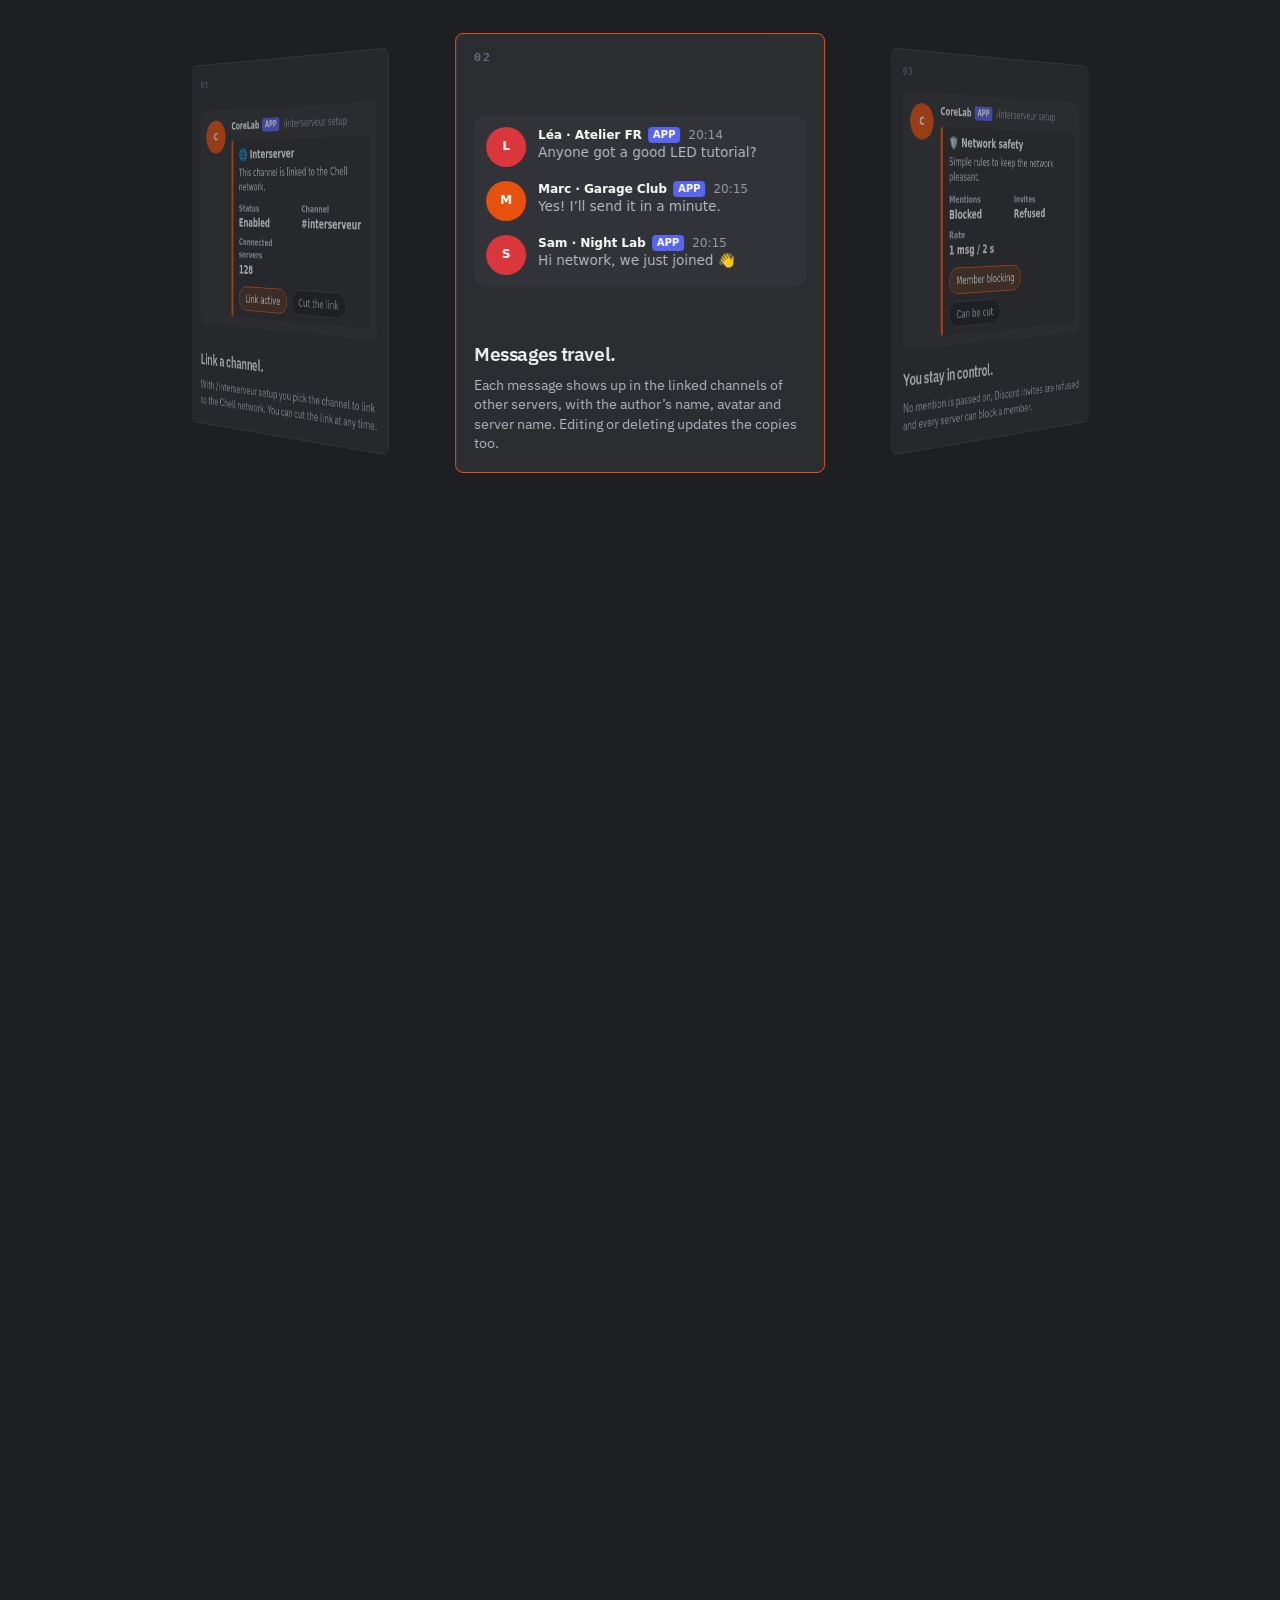
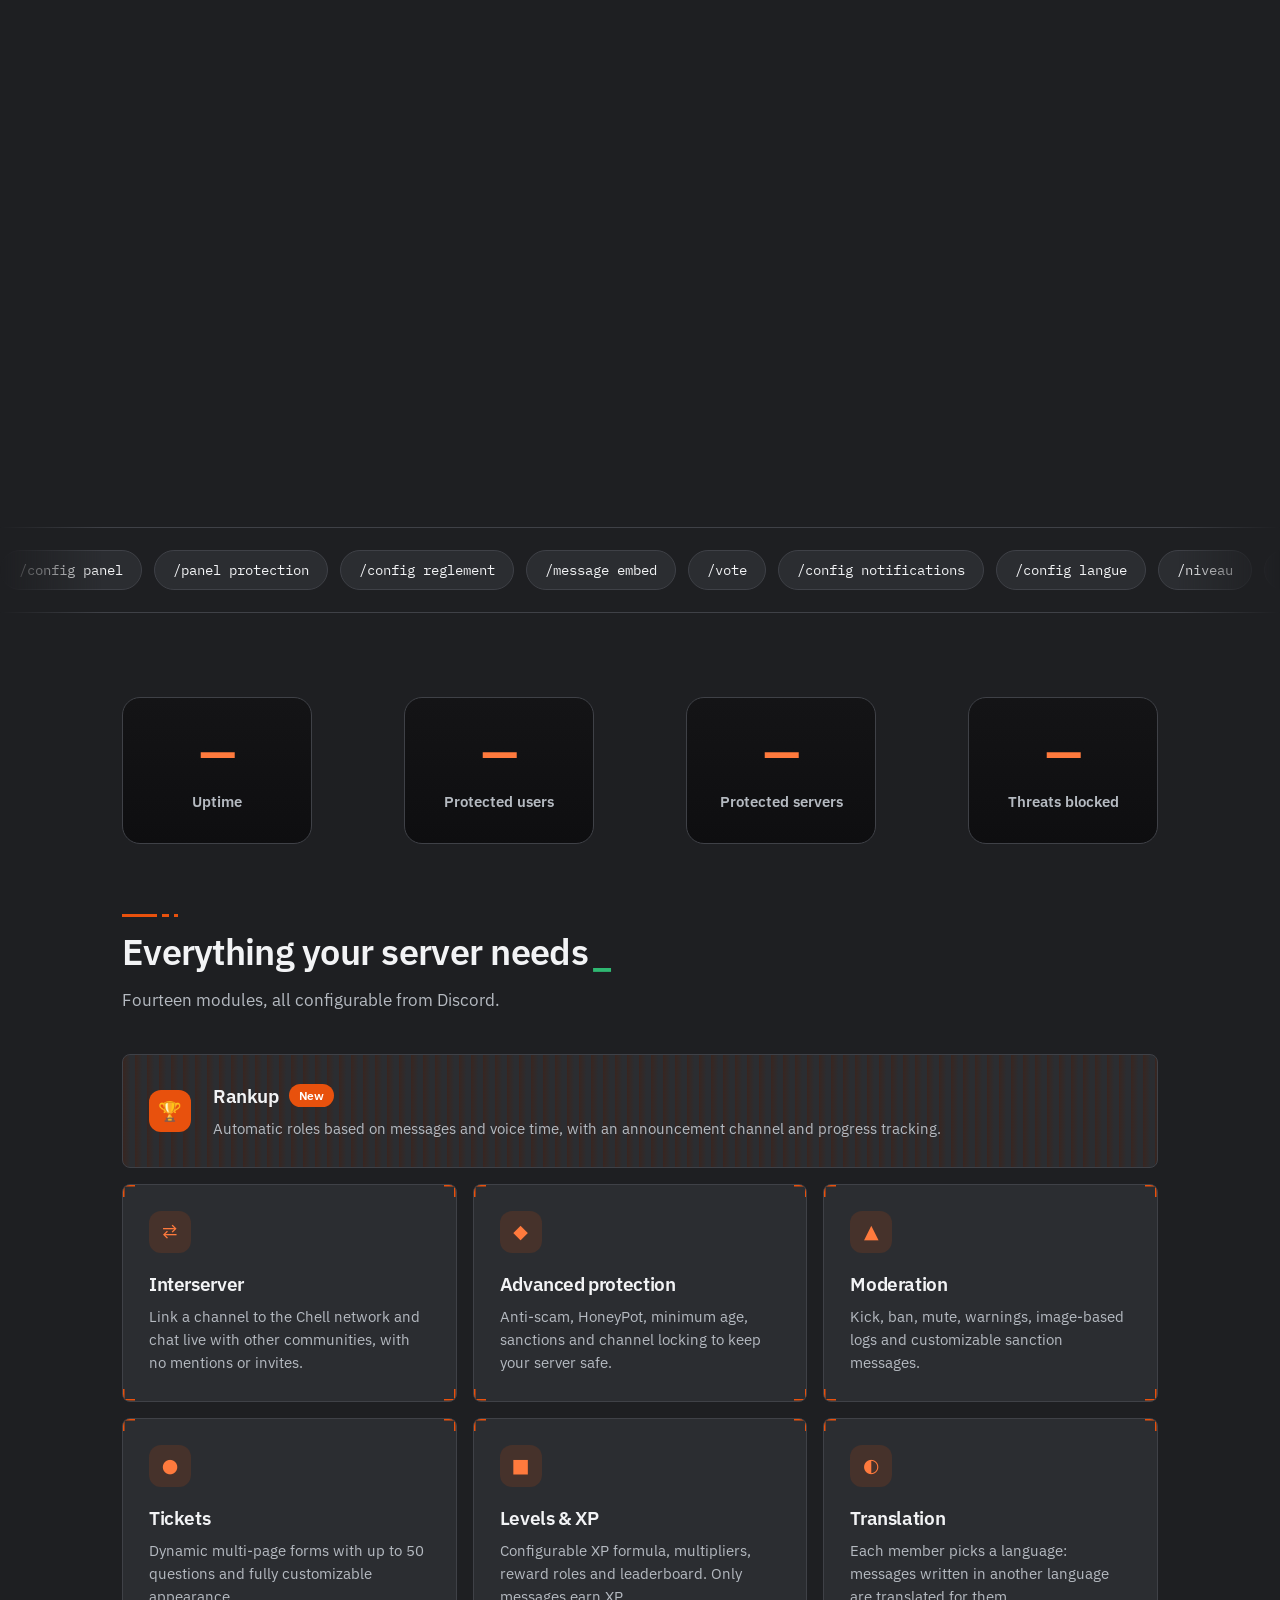
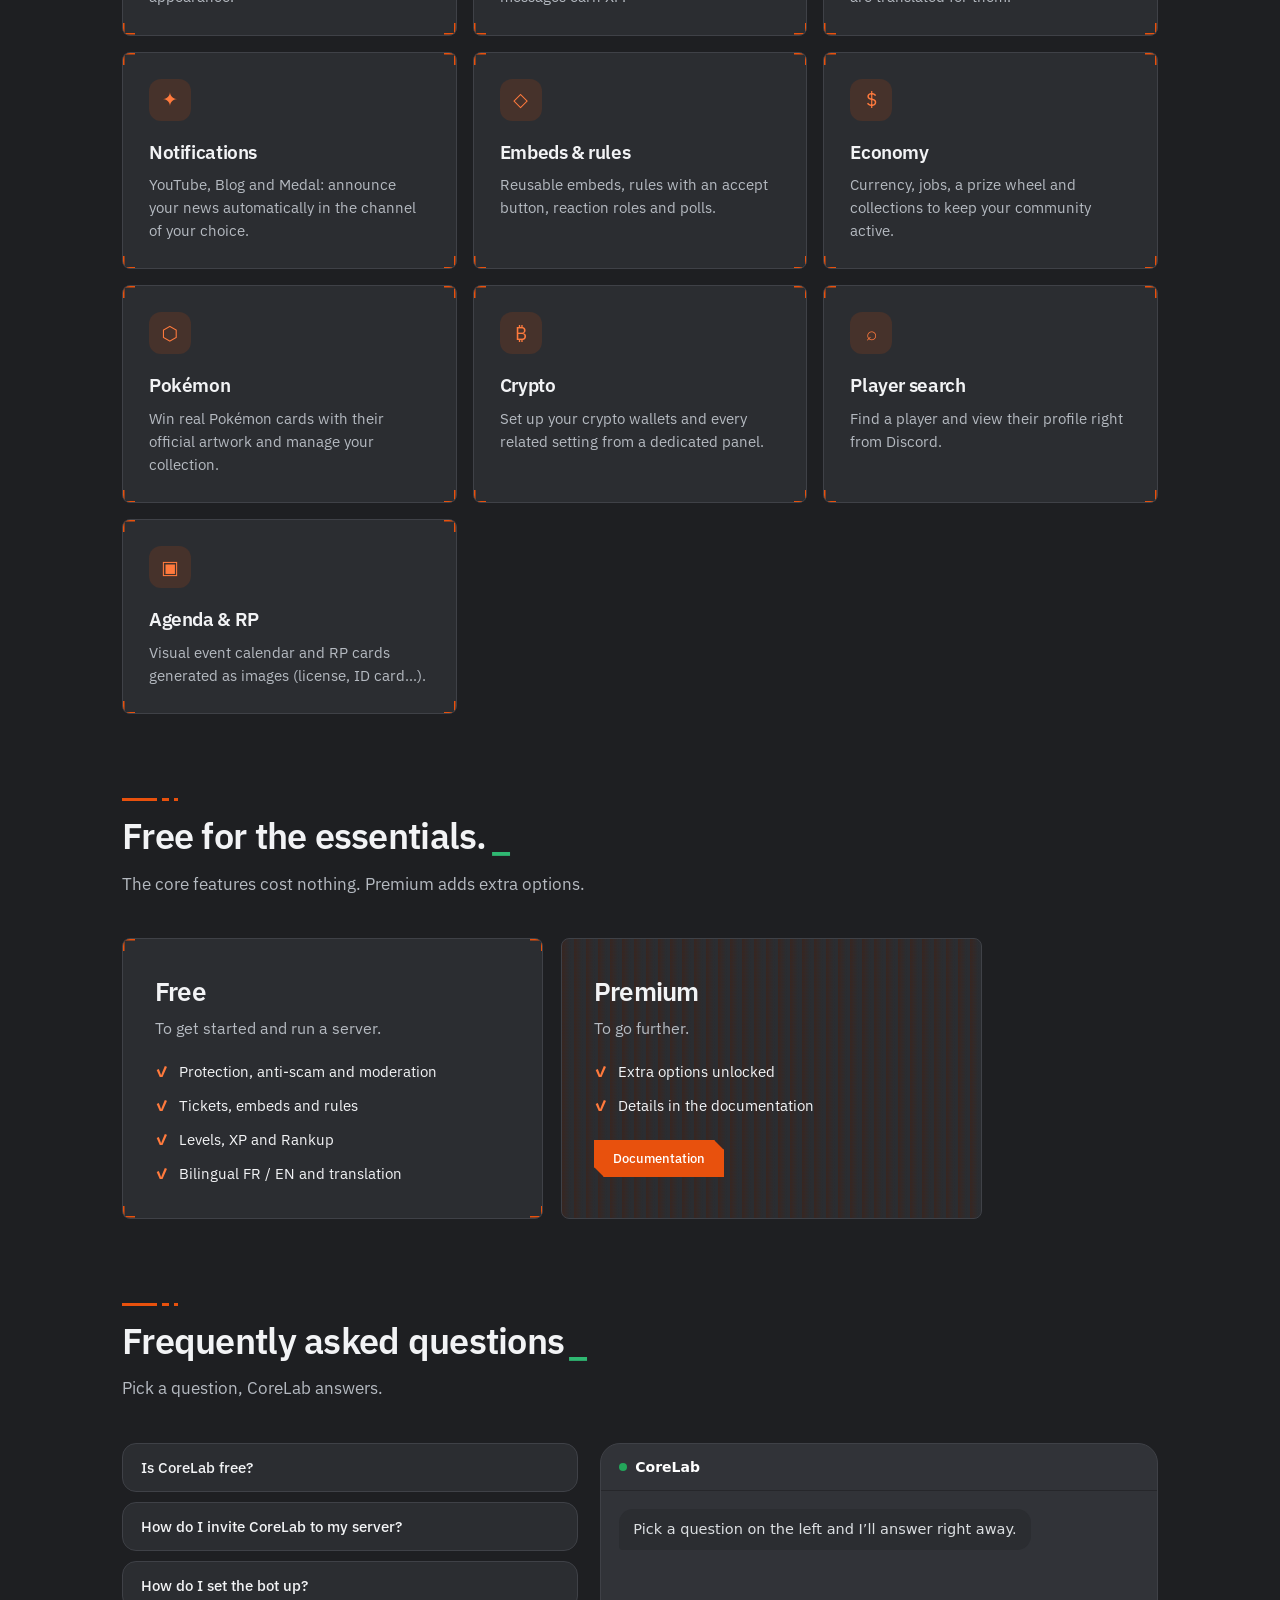
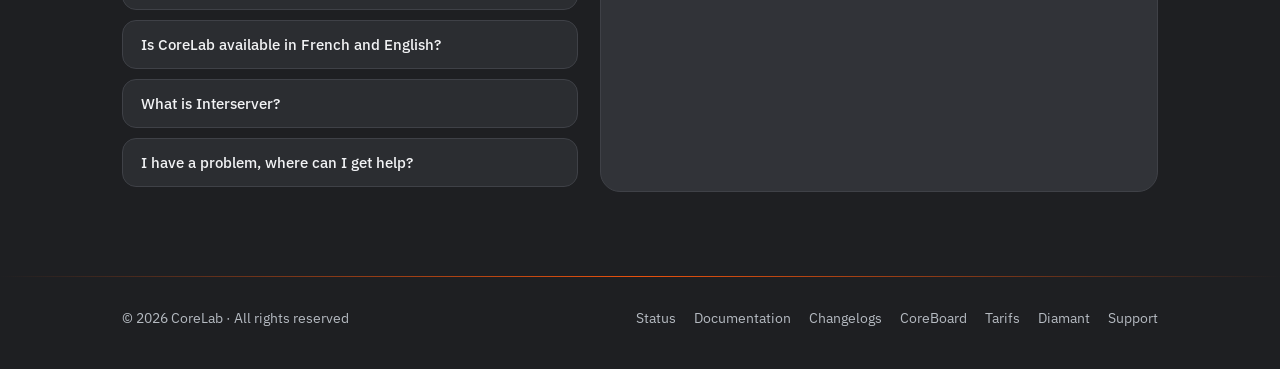
==== commit e81e87a2: "fix discord" ====
--- a/index.html
+++ b/index.html
@@ -378,7 +378,7 @@
 <a href="diamant.html"><b>Diamant</b><span data-t="rd4"></span></a>
 </div></div>
 <a href="tarifs.html" data-t="ntar"></a>
-<a href="https://discord.gg/WecpyxrSBT" target="_blank" rel="noopener">Discord <svg viewBox="0 0 24 24"><path d="M7 17 17 7"/><path d="M8 7h9v9"/></svg></a>
+<a href="https://discord.gg/GfbkAqHaFn" target="_blank" rel="noopener">Discord <svg viewBox="0 0 24 24"><path d="M7 17 17 7"/><path d="M8 7h9v9"/></svg></a>
 </div>
 <div class="right">
 <div class="hgrp">
@@ -552,7 +552,7 @@
 <footer>
 <div class="wrap">
 <span data-t="f1"></span>
-<nav><a href="status.html" data-t="n5"></a><a href="docs.html" data-t="n3"></a><a href="changelogs.html" data-t="n6"></a><a href="dashboard.html" data-t="n7"></a><a href="tarifs.html">Tarifs</a><a href="diamant.html">Diamant</a><a href="https://discord.gg/WecpyxrSBT" target="_blank" rel="noopener" data-t="n4"></a></nav>
+<nav><a href="status.html" data-t="n5"></a><a href="docs.html" data-t="n3"></a><a href="changelogs.html" data-t="n6"></a><a href="dashboard.html" data-t="n7"></a><a href="tarifs.html">Tarifs</a><a href="diamant.html">Diamant</a><a href="https://discord.gg/GfbkAqHaFn" target="_blank" rel="noopener" data-t="n4"></a></nav>
 </div>
 </footer>
 
--- a/pro.css
+++ b/pro.css
@@ -361,15 +361,6 @@
 h2:hover{animation:cyglh .4s steps(2) 1}
 @keyframes cyglh{0%{text-shadow:3px 0 rgba(255,40,80,.7),-3px 0 rgba(0,255,170,.6);transform:translateX(-2px)}50%{text-shadow:-3px 0 rgba(255,40,80,.7),3px 0 rgba(0,255,170,.6);transform:translateX(2px)}100%{text-shadow:none;transform:none}}
 /* viseur qui suit la souris et se verrouille sur les liens et boutons */
-.tl-ring{position:fixed;left:0;top:0;width:38px;height:24px;margin:-12px 0 0 -19px;z-index:99990;pointer-events:none;translate:-100px -100px;transition:width .2s,height .2s,margin .2s}
-.tl-ring::before,.tl-ring::after{content:"";position:absolute;top:0;width:9px;height:100%;border:2px solid #f2f3f5;border-bottom-color:#2fb872;transition:border-color .2s}
-.tl-ring::before{left:0;border-right:0}
-.tl-ring::after{right:0;border-left:0}
-.tl-ring.lk{width:60px;height:36px;margin:-18px 0 0 -30px}
-.tl-ring.lk::before,.tl-ring.lk::after{border-color:#2fb872}
-.tl-dot{position:fixed;left:0;top:0;width:8px;height:8px;margin:-4px 0 0 -4px;z-index:99991;pointer-events:none;border-radius:50%;background:#e8510d;box-shadow:0 0 8px 2px rgba(232,81,13,.55);translate:-100px -100px}
-html.tl-on,html.tl-on *{cursor:none!important}
-html.tl-on textarea,html.tl-on input:not([type=checkbox]):not([type=radio]):not([type=range]):not([type=button]):not([type=submit]){cursor:text!important}
 /* flux de données sur les bords de l'écran */
 .tl-str{position:fixed;top:0;width:40px;height:100%;z-index:39;pointer-events:none;opacity:.55;-webkit-mask-image:linear-gradient(transparent,#000 15%,#000 85%,transparent);mask-image:linear-gradient(transparent,#000 15%,#000 85%,transparent)}
 .tl-str.l{left:0}.tl-str.r{right:0}
